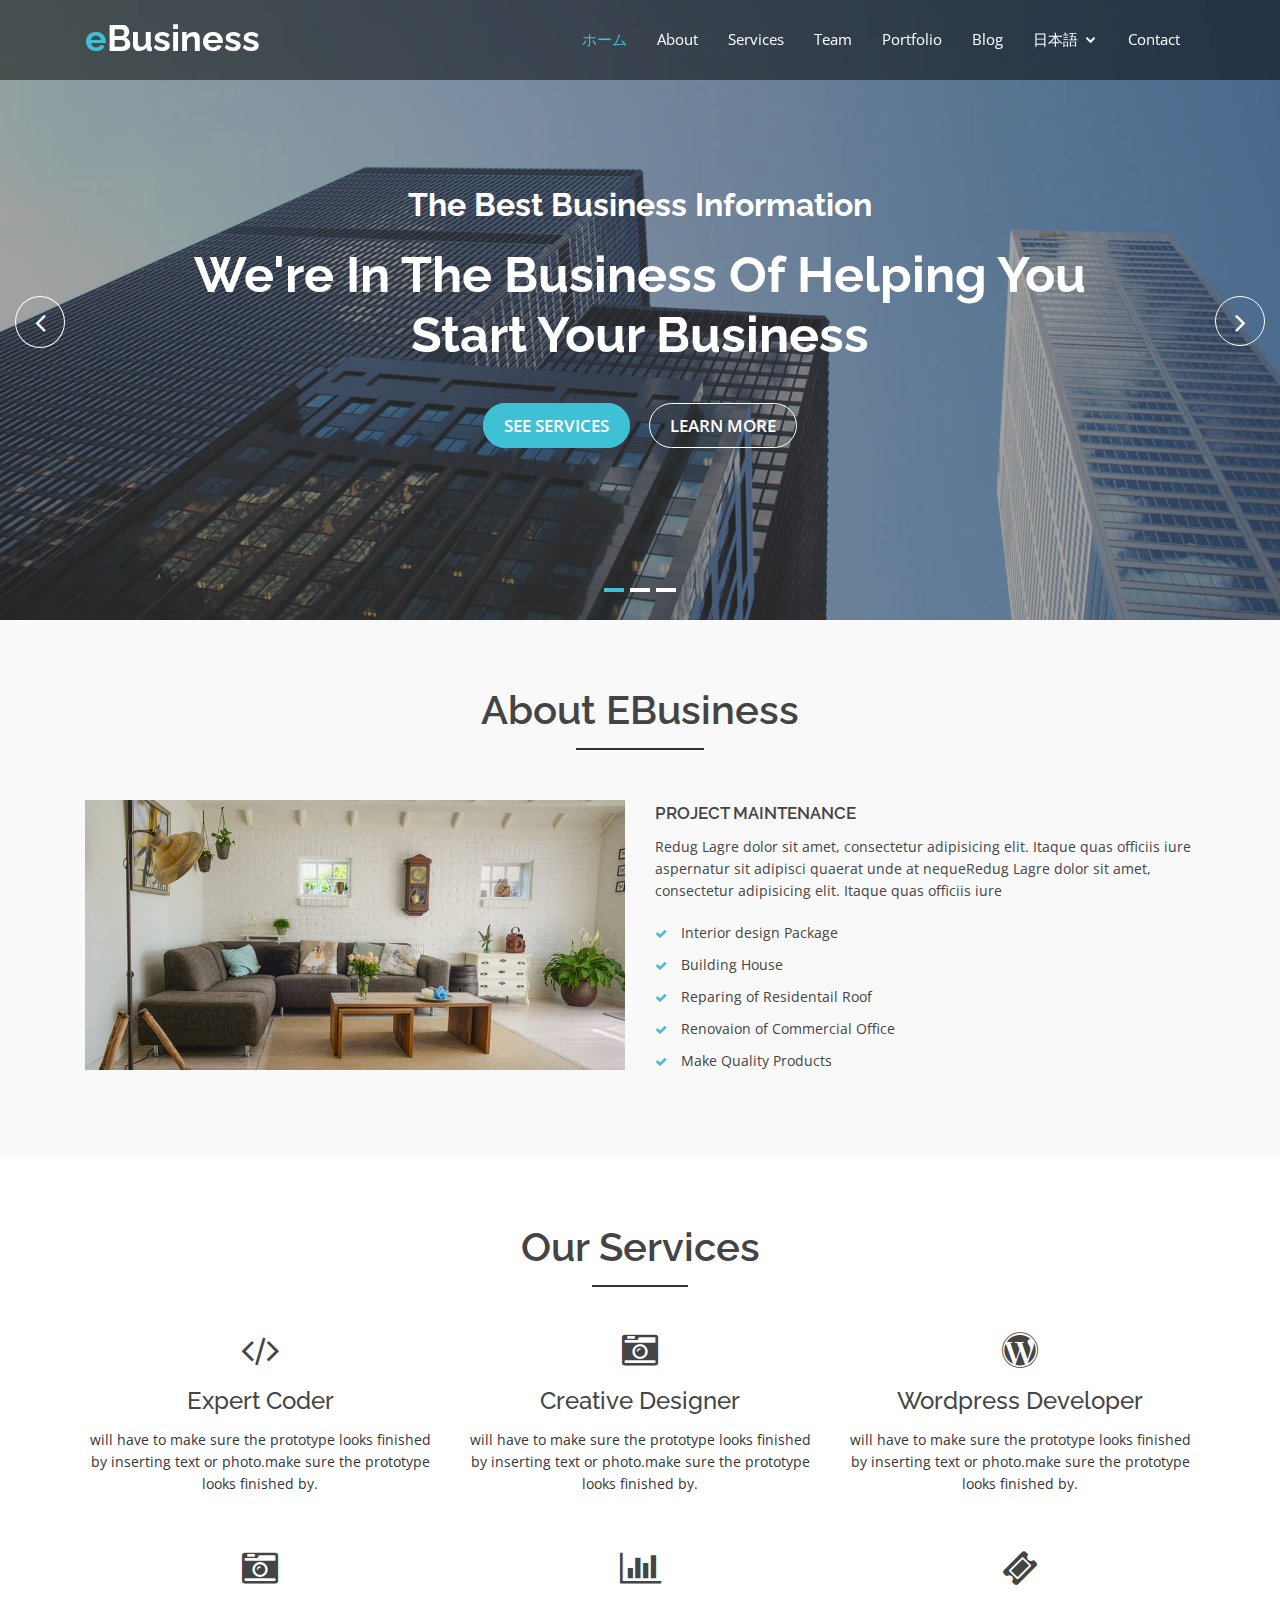
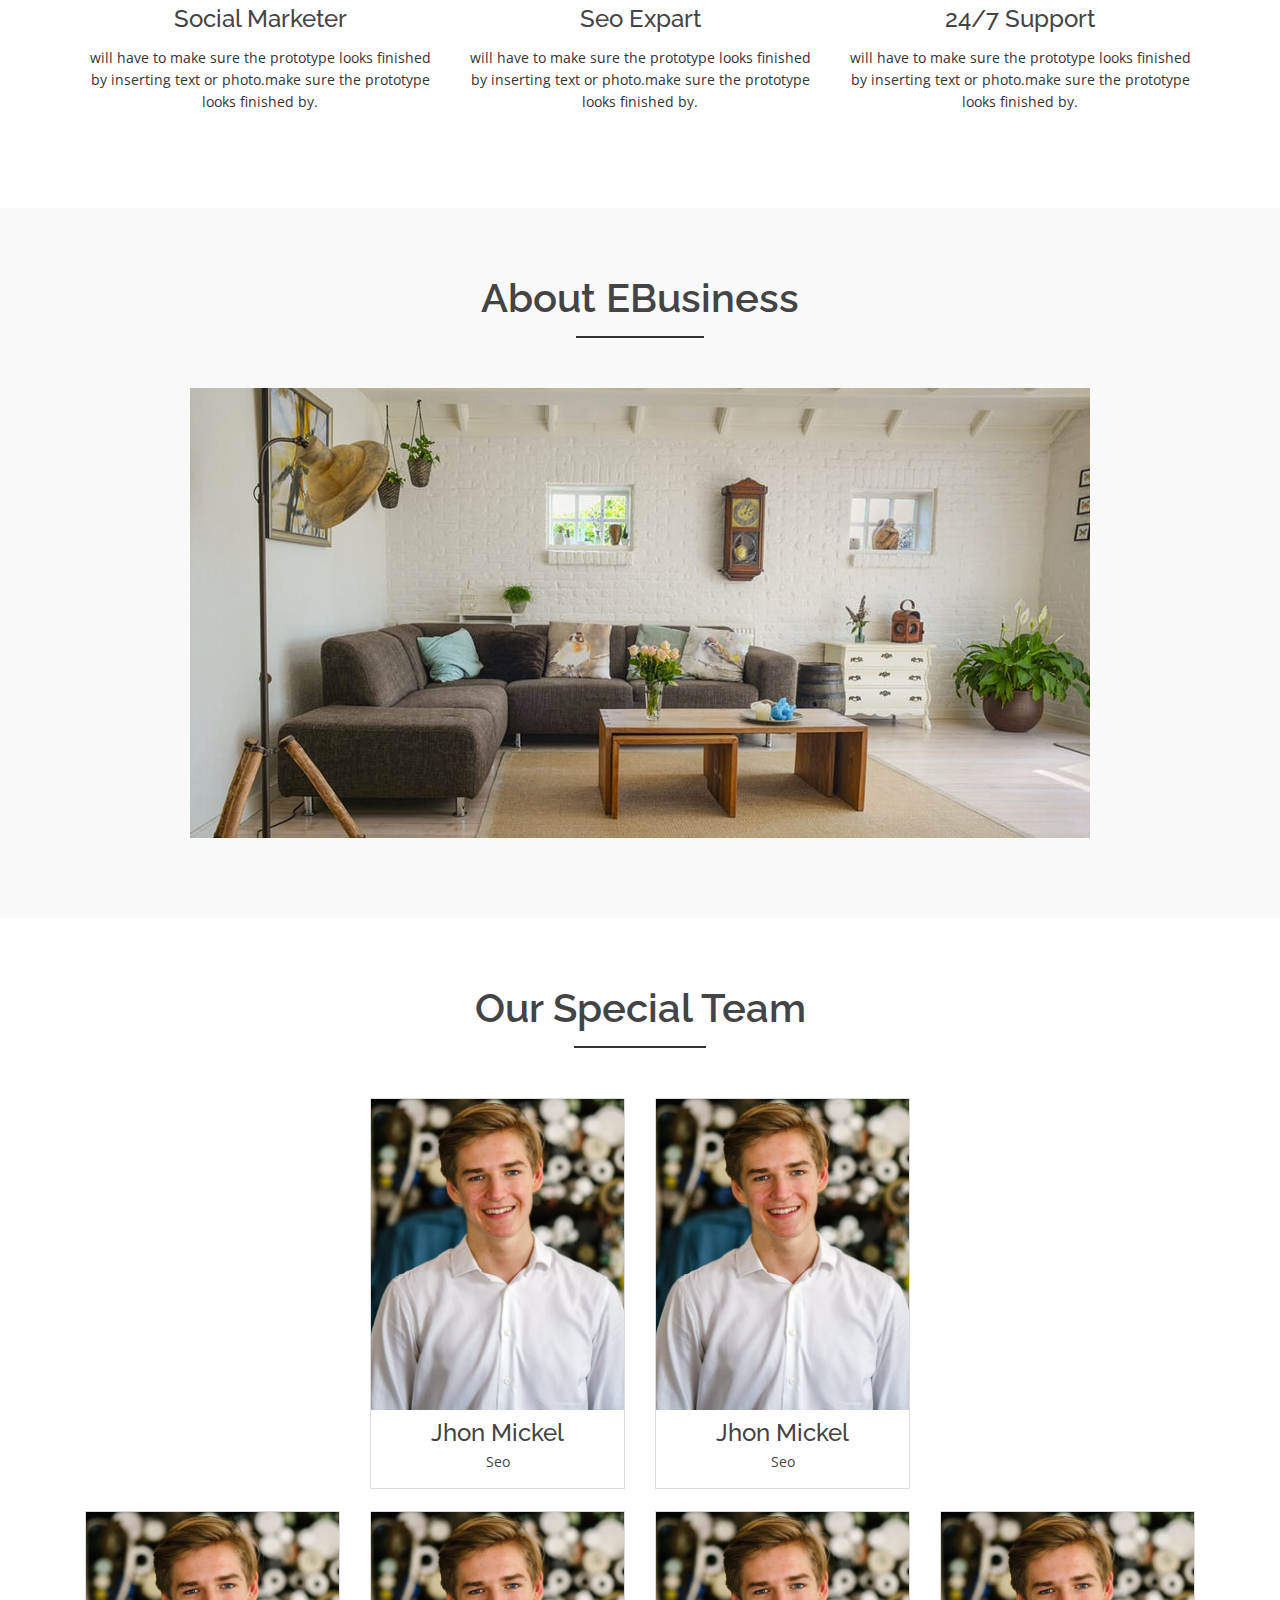
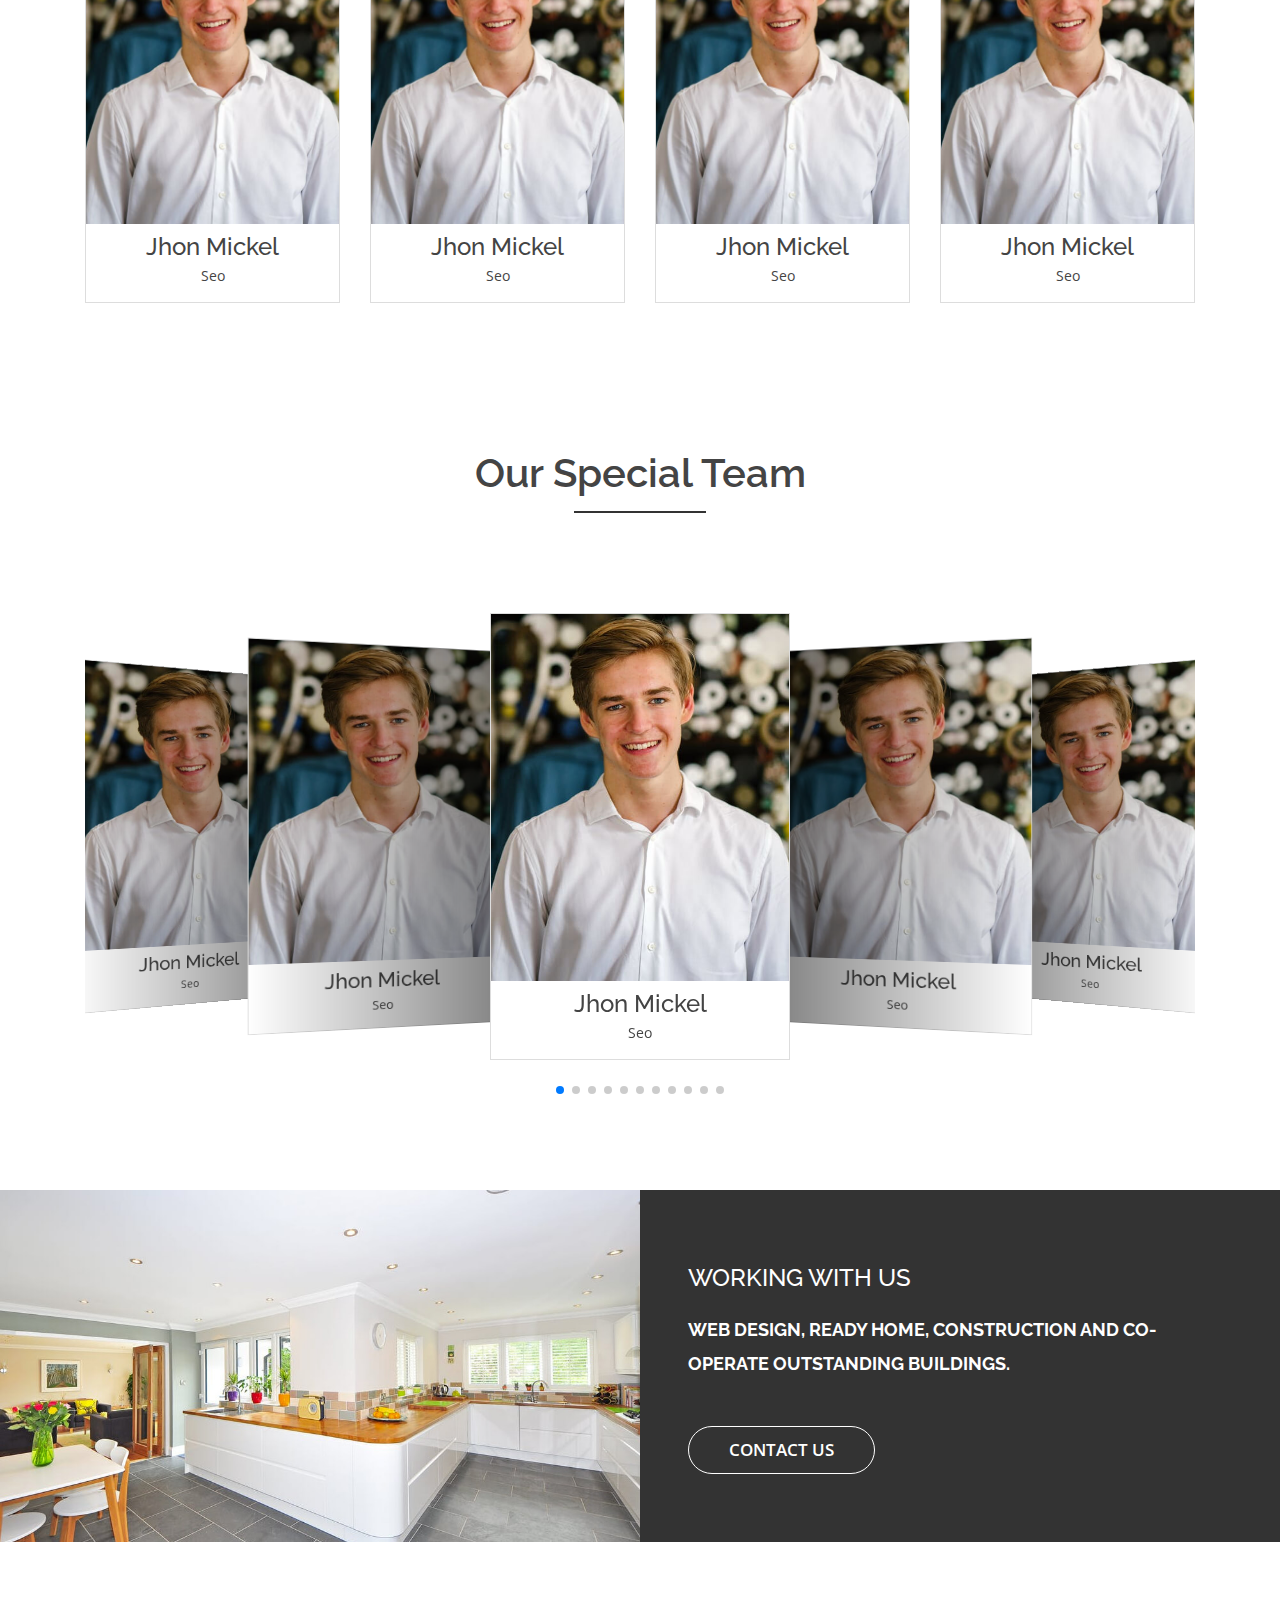
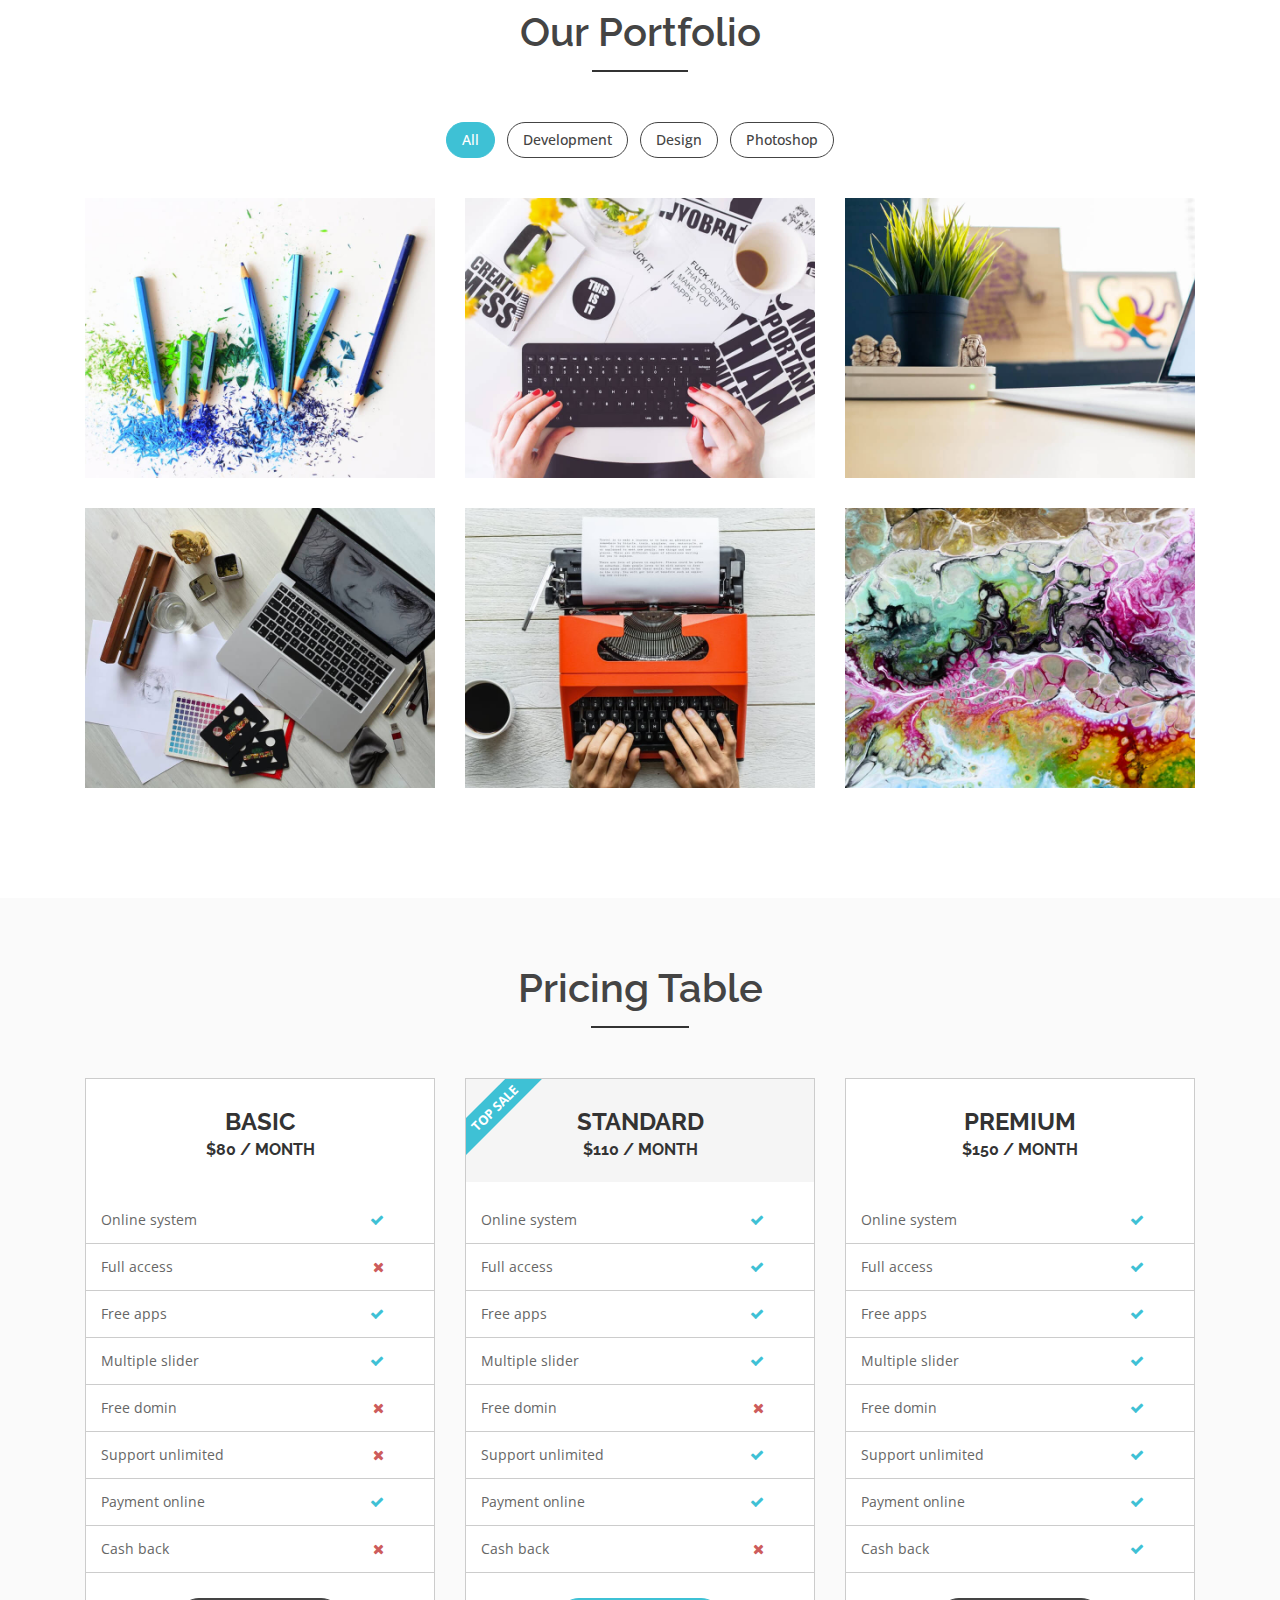
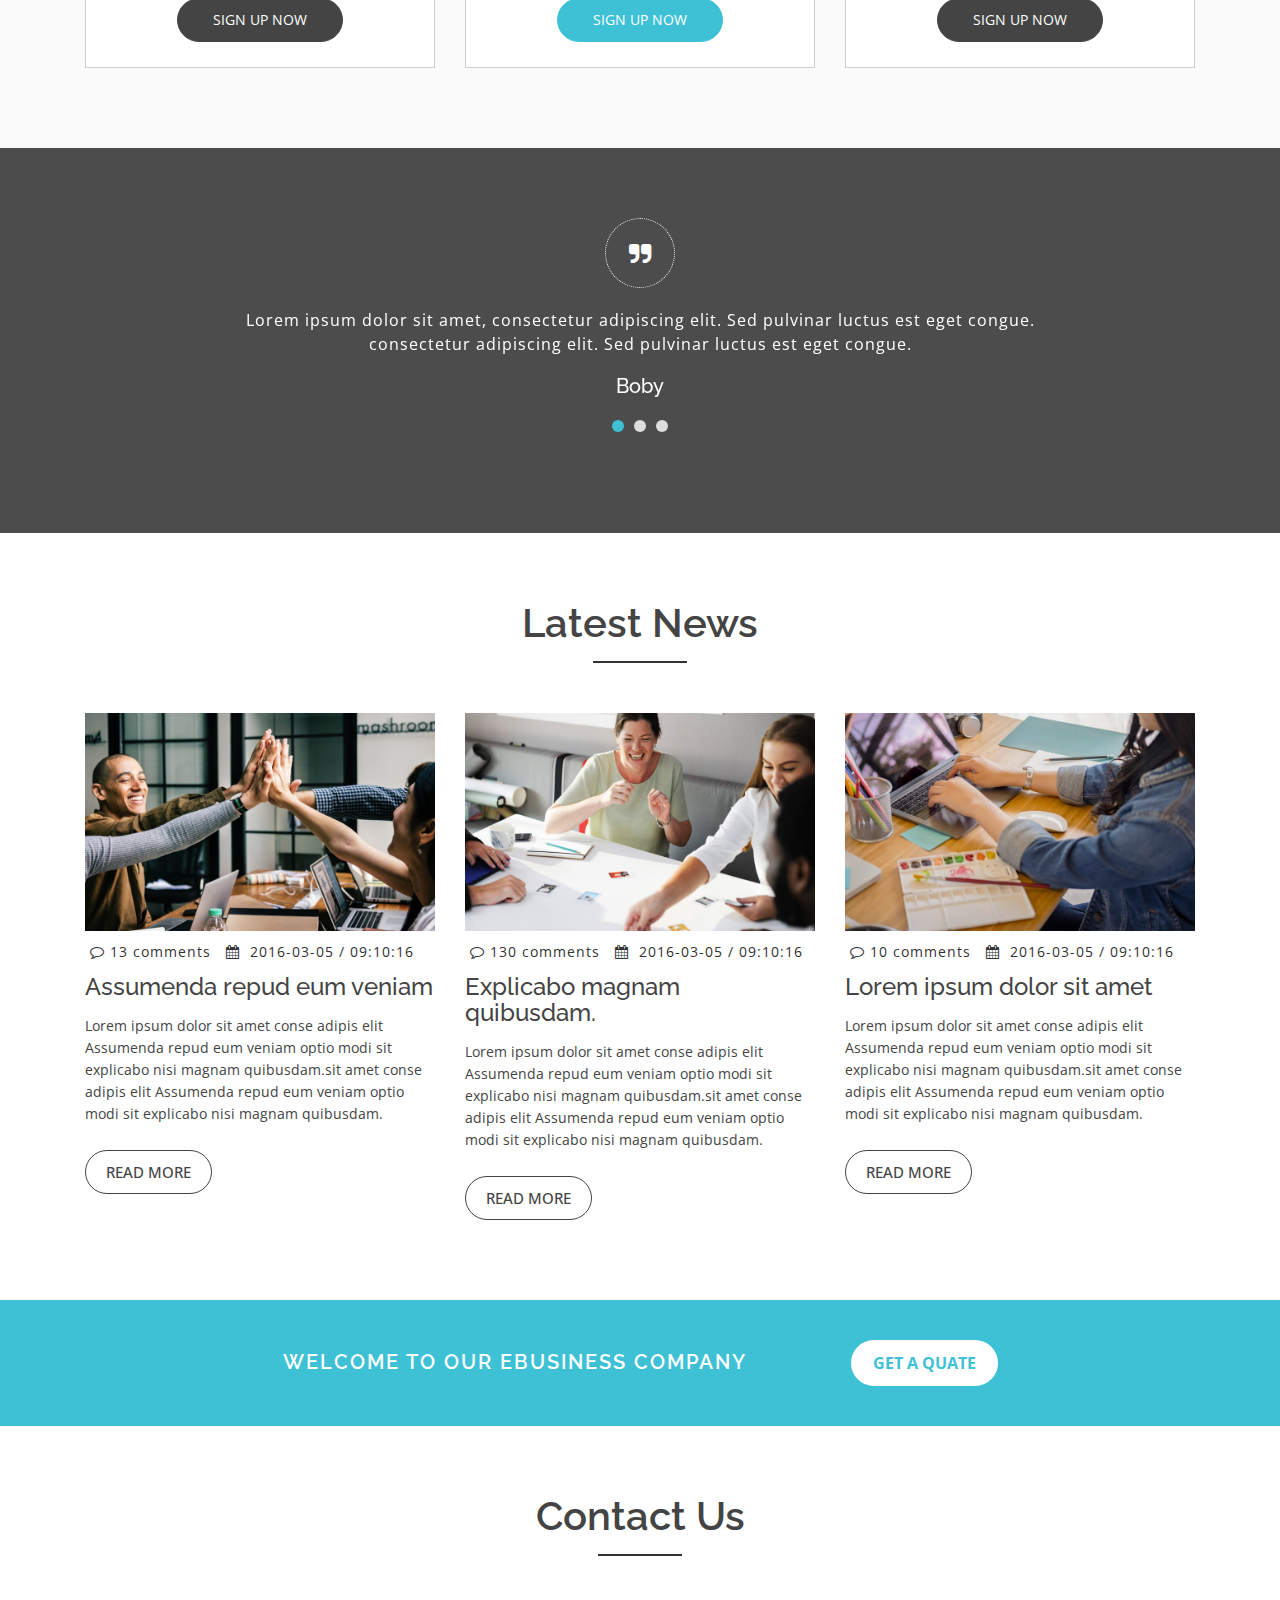
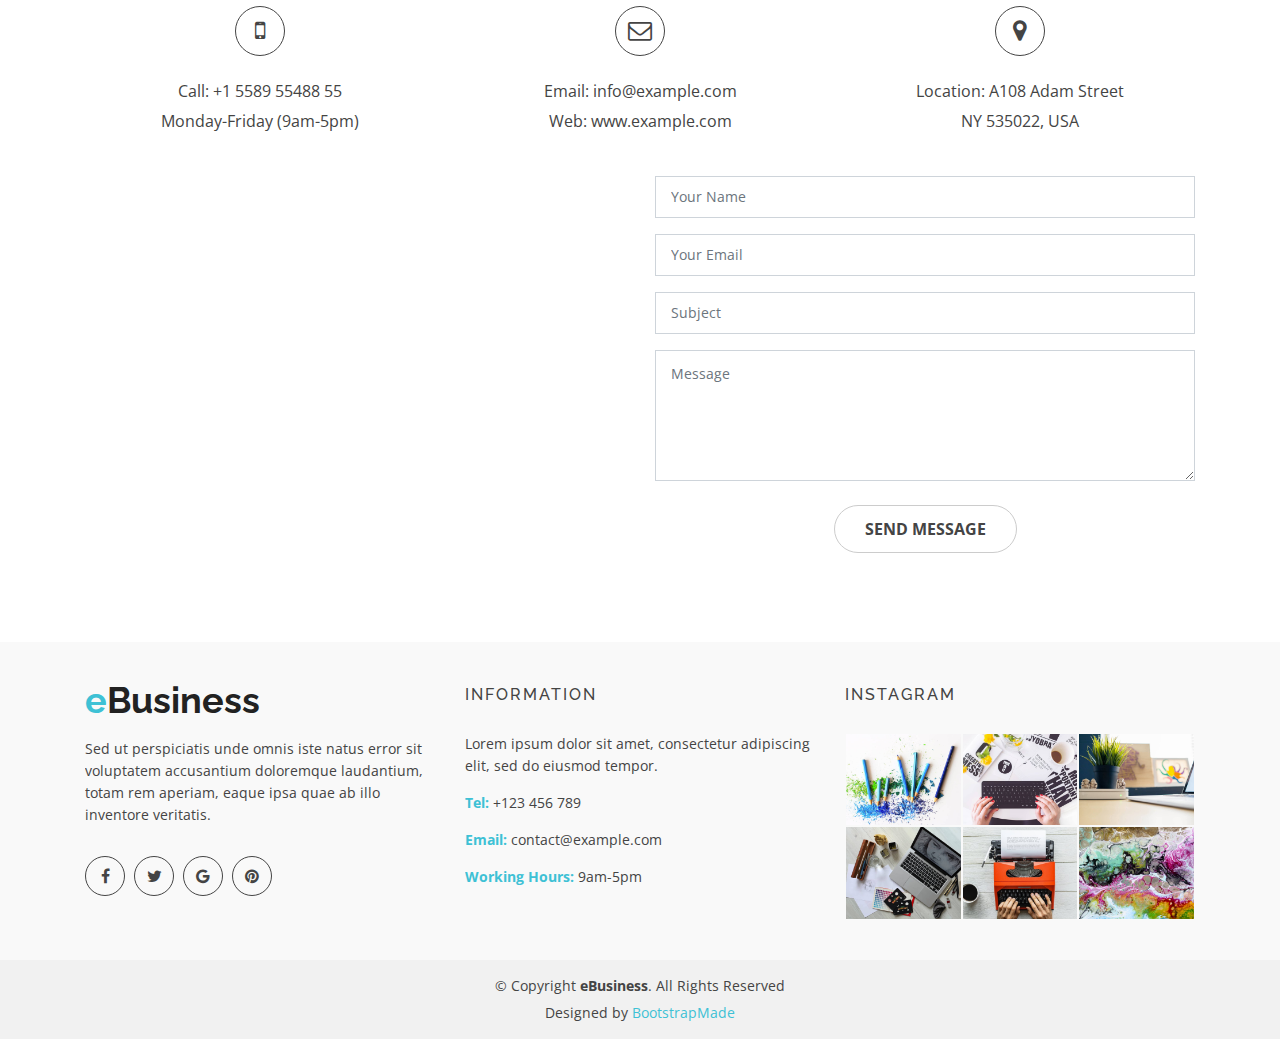
==== index.html @ 32451878 "first commit" ====
<!DOCTYPE html>
<html lang="en">

<head>
  <meta charset="utf-8">
  <meta content="width=device-width, initial-scale=1.0" name="viewport">

  <title>eBusiness Bootstrap Template - Index</title>
  <meta content="" name="descriptison">
  <meta content="" name="keywords">

  <!-- Favicons -->
  <link href="assets/img/favicon.png" rel="icon">
  <link href="assets/img/apple-touch-icon.png" rel="apple-touch-icon">

  <!-- Google Fonts -->
  <link href="https://fonts.googleapis.com/css?family=Open+Sans:300,400,400i,600,700|Raleway:300,400,400i,500,500i,700,800,900" rel="stylesheet">

  <!-- Vendor CSS Files -->
  <link href="assets/vendor/bootstrap/css/bootstrap.min.css" rel="stylesheet">
  <link href="assets/vendor/icofont/icofont.min.css" rel="stylesheet">
  <link href="assets/vendor/animate.css/animate.min.css" rel="stylesheet">
  <link href="assets/vendor/font-awesome/css/font-awesome.min.css" rel="stylesheet">
  <link href="assets/vendor/nivo-slider/css/nivo-slider.css" rel="stylesheet">
  <link href="assets/vendor/owl.carousel/assets/owl.carousel.min.css" rel="stylesheet">
  <link href="assets/vendor/venobox/venobox.css" rel="stylesheet">
  <link href="assets/vendor/swiper/swiper-bundle.min.css" rel="stylesheet">


  <!-- Template Main CSS File -->
  <link href="assets/css/style.css" rel="stylesheet">

  <!-- Swiper CSS File -->
  <!-- <link rel="stylesheet" href="https://unpkg.com/swiper/swiper-bundle.min.css"> -->


  <!-- =======================================================
  * Template Name: eBusiness - v2.1.1
  * Template URL: https://bootstrapmade.com/ebusiness-bootstrap-corporate-template/
  * Author: BootstrapMade.com
  * License: https://bootstrapmade.com/license/
  ======================================================== -->
</head>

<body data-spy="scroll" data-target="#navbar-example">

  <!-- ======= Header ======= -->
  <header id="header" class="fixed-top">
    <div class="container d-flex">

      <div class="logo mr-auto">
        <h1 class="text-light"><a href="index.html"><span>e</span>Business</a></h1>
        <!-- Uncomment below if you prefer to use an image logo -->
        <!-- <a href="index.html"><img src="assets/img/logo.png" alt="" class="img-fluid"></a>-->
      </div>

      <nav class="nav-menu d-none d-lg-block">
        <ul>
          <li class="active"><a href="#header" name="home" caption="home">ホーム</a></li>
          <li><a href="#about">About</a></li>
          <li><a href="#services">Services</a></li>
          <li><a href="#team">Team</a></li>
          <li><a href="#portfolio">Portfolio</a></li>
          <li><a href="#blog">Blog</a></li>
          <li class="drop-down"><a name="lng" caption="lng"><img src="https://www.countryflags.io/jp/flat/32.png"/>日本語</a>
            <ul>
              <!-- <li><a href="#">Drop Down 1</a></li>
              <li class="drop-down"><a href="#">Drop Down 2</a></li> -->
              
              <li><a id="mm_button"><img src="https://www.countryflags.io/mm/flat/32.png"/>မြန်မာစာ</a></li>
              <li><a id="en_button"><img src="https://www.countryflags.io/gb/flat/32.png"/>English</a></li>
              <li><a id="jp_button"><img src="https://www.countryflags.io/jp/flat/32.png"/>日本語</a></li>
            </ul>
          </li>
          <li><a href="#contact">Contact</a></li>

        </ul>
      </nav><!-- .nav-menu -->

    </div>
  </header><!-- End Header -->

  <!-- ======= Slider Section ======= -->
  <div id="home" class="slider-area">
    <div class="bend niceties preview-2">
      <div id="ensign-nivoslider" class="slides">
        <img src="assets/img/slider/slider1.jpg" alt="" title="#slider-direction-1" />
        <img src="assets/img/slider/slider2.jpg" alt="" title="#slider-direction-2" />
        <img src="assets/img/slider/slider3.jpg" alt="" title="#slider-direction-3" />
      </div>

      <!-- direction 1 -->
      <div id="slider-direction-1" class="slider-direction slider-one">
        <div class="container">
          <div class="row">
            <div class="col-md-12 col-sm-12 col-xs-12">
              <div class="slider-content">
                <!-- layer 1 -->
                <div class="layer-1-1 hidden-xs wow animate__slideInDown animate__animated" data-wow-duration="2s" data-wow-delay=".2s">
                  <h2 class="title1">The Best Business Information </h2>
                </div>
                <!-- layer 2 -->
                <div class="layer-1-2 wow animate__fadeIn animate__animated" data-wow-duration="2s" data-wow-delay=".2s">
                  <h1 class="title2">We're In The Business Of Helping You Start Your Business</h1>
                </div>
                <!-- layer 3 -->
                <div class="layer-1-3 hidden-xs wow animate__slideInUp animate__animated" data-wow-duration="2s" data-wow-delay=".2s">
                  <a class="ready-btn right-btn page-scroll" href="#services">See Services</a>
                  <a class="ready-btn page-scroll" href="#about">Learn More</a>
                </div>
              </div>
            </div>
          </div>
        </div>
      </div>

      <!-- direction 2 -->
      <div id="slider-direction-2" class="slider-direction slider-two">
        <div class="container">
          <div class="row">
            <div class="col-md-12 col-sm-12 col-xs-12">
              <div class="slider-content text-center">
                <!-- layer 1 -->
                <div class="layer-1-1 hidden-xs wow animate__slideInUp animate__animated" data-wow-duration="2s" data-wow-delay=".2s">
                  <h2 class="title1">The Best Business Information </h2>
                </div>
                <!-- layer 2 -->
                <div class="layer-1-2 wow animate__fadeIn animate__animated" data-wow-duration="2s" data-wow-delay=".1s">
                  <h1 class="title2">We're In The Business Of Get Quality Business Service</h1>
                </div>
                <!-- layer 3 -->
                <div class="layer-1-3 hidden-xs wow animate__slideInUp animate__animated" data-wow-duration="2s" data-wow-delay=".2s">
                  <a class="ready-btn right-btn page-scroll" href="#services">See Services</a>
                  <a class="ready-btn page-scroll" href="#about">Learn More</a>
                </div>
              </div>
            </div>
          </div>
        </div>
      </div>

      <!-- direction 3 -->
      <div id="slider-direction-3" class="slider-direction slider-two">
        <div class="container">
          <div class="row">
            <div class="col-md-12 col-sm-12 col-xs-12">
              <div class="slider-content">
                <!-- layer 1 -->
                <div class="layer-1-1 hidden-xs wow animate__slideInUp animate__animated" data-wow-duration="2s" data-wow-delay=".2s">
                  <h2 class="title1">The Best business Information </h2>
                </div>
                <!-- layer 2 -->
                <div class="layer-1-2 wow animate__fadeIn animate__animated" data-wow-duration="2s" data-wow-delay=".1s">
                  <h1 class="title2">Helping Business Security & Peace of Mind for Your Family</h1>
                </div>
                <!-- layer 3 -->
                <div class="layer-1-3 hidden-xs wow animate__slideInUp animate__animated" data-wow-duration="2s" data-wow-delay=".2s">
                  <a class="ready-btn right-btn page-scroll" href="#services">See Services</a>
                  <a class="ready-btn page-scroll" href="#about">Learn More</a>
                </div>
              </div>
            </div>
          </div>
        </div>
      </div>
    </div>
  </div><!-- End Slider -->

  <main id="main">

    <!-- ======= About Section ======= -->
    <div id="about" class="about-area area-padding">
      <div class="container">
        <div class="row">
          <div class="col-md-12 col-sm-12 col-xs-12">
            <div class="section-headline text-center">
              <h2>About eBusiness</h2>
            </div>
          </div>
        </div>
        <div class="row">
          <!-- single-well start-->
          <div class="col-md-6 col-sm-6 col-xs-12">
            <div class="well-left">
              <div class="single-well">
                  <img src="assets/img/about/1.jpg" alt="">
              </div>
            </div>
          </div>
          <!-- single-well end-->
          <div class="col-md-6 col-sm-6 col-xs-12">
            <div class="well-middle">
              <div class="single-well">
                <a href="#">
                  <h4 class="sec-head">project Maintenance</h4>
                </a>
                <p>
                  Redug Lagre dolor sit amet, consectetur adipisicing elit. Itaque quas officiis iure aspernatur sit adipisci quaerat unde at nequeRedug Lagre dolor sit amet, consectetur adipisicing elit. Itaque quas officiis iure
                </p>
                <ul>
                  <li>
                    <i class="fa fa-check"></i> Interior design Package
                  </li>
                  <li>
                    <i class="fa fa-check"></i> Building House
                  </li>
                  <li>
                    <i class="fa fa-check"></i> Reparing of Residentail Roof
                  </li>
                  <li>
                    <i class="fa fa-check"></i> Renovaion of Commercial Office
                  </li>
                  <li>
                    <i class="fa fa-check"></i> Make Quality Products
                  </li>
                </ul>
              </div>
            </div>
          </div>
          <!-- End col-->
        </div>
      </div>
    </div><!-- End About Section -->

    <!-- ======= Services Section ======= -->
    <div id="services" class="services-area area-padding">
      <div class="container">
        <div class="row">
          <div class="col-md-12 col-sm-12 col-xs-12">
            <div class="section-headline services-head text-center">
              <h2>Our Services</h2>
            </div>
          </div>
        </div>
        <div class="row text-center">
          <!-- Start Left services -->
          <div class="col-md-4 col-sm-4 col-xs-12">
            <div class="about-move">
              <div class="services-details">
                <div class="single-services">
                  <a class="services-icon" href="#">
                    <i class="fa fa-code"></i>
                  </a>
                  <h4>Expert Coder</h4>
                  <p>
                    will have to make sure the prototype looks finished by inserting text or photo.make sure the prototype looks finished by.
                  </p>
                </div>
              </div>
              <!-- end about-details -->
            </div>
          </div>
          <div class="col-md-4 col-sm-4 col-xs-12">
            <div class="about-move">
              <div class="services-details">
                <div class="single-services">
                  <a class="services-icon" href="#">
                    <i class="fa fa-camera-retro"></i>
                  </a>
                  <h4>Creative Designer</h4>
                  <p>
                    will have to make sure the prototype looks finished by inserting text or photo.make sure the prototype looks finished by.
                  </p>
                </div>
              </div>
              <!-- end about-details -->
            </div>
          </div>
          <div class="col-md-4 col-sm-4 col-xs-12">
            <!-- end col-md-4 -->
            <div class=" about-move">
              <div class="services-details">
                <div class="single-services">
                  <a class="services-icon" href="#">
                    <i class="fa fa-wordpress"></i>
                  </a>
                  <h4>Wordpress Developer</h4>
                  <p>
                    will have to make sure the prototype looks finished by inserting text or photo.make sure the prototype looks finished by.
                  </p>
                </div>
              </div>
              <!-- end about-details -->
            </div>
          </div>
          <div class="col-md-4 col-sm-4 col-xs-12">
            <!-- end col-md-4 -->
            <div class=" about-move">
              <div class="services-details">
                <div class="single-services">
                  <a class="services-icon" href="#">
                    <i class="fa fa-camera-retro"></i>
                  </a>
                  <h4>Social Marketer </h4>
                  <p>
                    will have to make sure the prototype looks finished by inserting text or photo.make sure the prototype looks finished by.
                  </p>
                </div>
              </div>
              <!-- end about-details -->
            </div>
          </div>
          <!-- End Left services -->
          <div class="col-md-4 col-sm-4 col-xs-12">
            <!-- end col-md-4 -->
            <div class=" about-move">
              <div class="services-details">
                <div class="single-services">
                  <a class="services-icon" href="#">
                    <i class="fa fa-bar-chart"></i>
                  </a>
                  <h4>Seo Expart</h4>
                  <p>
                    will have to make sure the prototype looks finished by inserting text or photo.make sure the prototype looks finished by.
                  </p>
                </div>
              </div>
              <!-- end about-details -->
            </div>
          </div>
          <!-- End Left services -->
          <div class="col-md-4 col-sm-4 col-xs-12">
            <!-- end col-md-4 -->
            <div class=" about-move">
              <div class="services-details">
                <div class="single-services">
                  <a class="services-icon" href="#">
                    <i class="fa fa-ticket"></i>
                  </a>
                  <h4>24/7 Support</h4>
                  <p>
                    will have to make sure the prototype looks finished by inserting text or photo.make sure the prototype looks finished by.
                  </p>
                </div>
              </div>
              <!-- end about-details -->
            </div>
          </div>
        </div>
      </div>
    </div><!-- End Services Section -->

    <!-- ======= Skills Section ======= -->
    <div id="about" class="about-area area-padding">
      <div class="container">
        <div class="row">
          <div class="col-md-12 col-sm-12 col-xs-12">
            <div class="section-headline text-center">
              <h2>About eBusiness</h2>
            </div>
          </div>
        </div>
        <div class="row">
          <!-- single-well start-->
          <div class="col-md-12 col-sm-12 col-xs-12">
            <div class="well-center">
              <div class="single-well">
                  <img src="assets/img/about/1.jpg" alt="">
              </div>
            </div>
          </div>
        </div>
      </div>
    </div>

    <!-- End Skills Section -->

    <!-- ======= Team Section ======= -->
    <div id="team" class="our-team-area area-padding">
      <div class="container">
        <div class="row">
          <div class="col-md-12 col-sm-12 col-xs-12">
            <div class="section-headline text-center">
              <h2>Our special Team</h2>
            </div>
          </div>
        </div>
        <div class="row">
          <div class="col-md-3 offset-md-3 col-sm-3 col-xs-12">
            <div class="single-team-member">
              <div class="team-img">
                <a href="#">
                  <img src="assets/img/team/1.jpg" alt="">
                </a>
                <div class="team-social-icon text-center">
                  <ul>
                    <li>
                      <a href="#">
                        <i class="fa fa-facebook"></i>
                      </a>
                    </li>
                    <li>
                      <a href="#">
                        <i class="fa fa-twitter"></i>
                      </a>
                    </li>
                    <li>
                      <a href="#">
                        <i class="fa fa-instagram"></i>
                      </a>
                    </li>
                  </ul>
                </div>
              </div>
              <div class="team-content text-center">
                <h4>Jhon Mickel</h4>
                <p>Seo</p>
              </div>
            </div>
          </div>
          <!-- End column -->
          <div class="col-md-3 col-sm-3 col-xs-12">
            <div class="single-team-member">
              <div class="team-img">
                <a href="#">
                  <img src="assets/img/team/1.jpg" alt="">
                </a>
                <div class="team-social-icon text-center">
                  <ul>
                    <li>
                      <a href="#">
                        <i class="fa fa-facebook"></i>
                      </a>
                    </li>
                    <li>
                      <a href="#">
                        <i class="fa fa-twitter"></i>
                      </a>
                    </li>
                    <li>
                      <a href="#">
                        <i class="fa fa-instagram"></i>
                      </a>
                    </li>
                  </ul>
                </div>
              </div>
              <div class="team-content text-center">
                <h4>Jhon Mickel</h4>
                <p>Seo</p>
              </div>
            </div>
          </div>
          <!-- End column -->
        </div><br/>

        <div class="row">
          <div class="col-md-3 col-sm-3 col-xs-12">
            <div class="single-team-member">
              <div class="team-img">
                <a href="#">
                  <img src="assets/img/team/1.jpg" alt="">
                </a>
                <div class="team-social-icon text-center">
                  <ul>
                    <li>
                      <a href="#">
                        <i class="fa fa-facebook"></i>
                      </a>
                    </li>
                    <li>
                      <a href="#">
                        <i class="fa fa-twitter"></i>
                      </a>
                    </li>
                    <li>
                      <a href="#">
                        <i class="fa fa-instagram"></i>
                      </a>
                    </li>
                  </ul>
                </div>
              </div>
              <div class="team-content text-center">
                <h4>Jhon Mickel</h4>
                <p>Seo</p>
              </div>
            </div>
          </div>
          <!-- End column -->
          <div class="col-md-3 col-sm-3 col-xs-12">
            <div class="single-team-member">
              <div class="team-img">
                <a href="#">
                  <img src="assets/img/team/1.jpg" alt="">
                </a>
                <div class="team-social-icon text-center">
                  <ul>
                    <li>
                      <a href="#">
                        <i class="fa fa-facebook"></i>
                      </a>
                    </li>
                    <li>
                      <a href="#">
                        <i class="fa fa-twitter"></i>
                      </a>
                    </li>
                    <li>
                      <a href="#">
                        <i class="fa fa-instagram"></i>
                      </a>
                    </li>
                  </ul>
                </div>
              </div>
              <div class="team-content text-center">
                <h4>Jhon Mickel</h4>
                <p>Seo</p>
              </div>
            </div>
          </div>
          <!-- End column -->
          <div class="col-md-3 col-sm-3 col-xs-12">
            <div class="single-team-member">
              <div class="team-img">
                <a href="#">
                  <img src="assets/img/team/1.jpg" alt="">
                </a>
                <div class="team-social-icon text-center">
                  <ul>
                    <li>
                      <a href="#">
                        <i class="fa fa-facebook"></i>
                      </a>
                    </li>
                    <li>
                      <a href="#">
                        <i class="fa fa-twitter"></i>
                      </a>
                    </li>
                    <li>
                      <a href="#">
                        <i class="fa fa-instagram"></i>
                      </a>
                    </li>
                  </ul>
                </div>
              </div>
              <div class="team-content text-center">
                <h4>Jhon Mickel</h4>
                <p>Seo</p>
              </div>
            </div>
          </div>
          <!-- End column -->
          <div class="col-md-3 col-sm-3 col-xs-12">
            <div class="single-team-member">
              <div class="team-img">
                <a href="#">
                  <img src="assets/img/team/1.jpg" alt="">
                </a>
                <div class="team-social-icon text-center">
                  <ul>
                    <li>
                      <a href="#">
                        <i class="fa fa-facebook"></i>
                      </a>
                    </li>
                    <li>
                      <a href="#">
                        <i class="fa fa-twitter"></i>
                      </a>
                    </li>
                    <li>
                      <a href="#">
                        <i class="fa fa-instagram"></i>
                      </a>
                    </li>
                  </ul>
                </div>
              </div>
              <div class="team-content text-center">
                <h4>Jhon Mickel</h4>
                <p>Seo</p>
              </div>
            </div>
          </div>
          <!-- End column -->
        </div>
      </div>
    </div><!-- End Team Section -->

    <!-- students -->
    <div id="team" class="our-team-area area-padding">
      <div class="container">
        <div class="row">
          <div class="col-md-12 col-sm-12 col-xs-12">
            <div class="section-headline text-center">
              <h2>Our special Team</h2>
            </div>
          </div>
        </div>
        <div class="swiper-container">
          <div class="swiper-wrapper">
            <div class="swiper-slide">
              <div class="single-team-member">
                <div class="team-img">
                  <a href="#">
                    <img src="assets/img/team/1.jpg" alt="">
                  </a>
                  <div class="team-social-icon text-center">
                    <ul>
                      <li>
                        <a href="#">
                          <i class="fa fa-facebook"></i>
                        </a>
                      </li>
                      <li>
                        <a href="#">
                          <i class="fa fa-twitter"></i>
                        </a>
                      </li>
                      <li>
                        <a href="#">
                          <i class="fa fa-instagram"></i>
                        </a>
                      </li>
                    </ul>
                  </div>
                </div>
                <div class="team-content text-center">
                  <h4>Jhon Mickel</h4>
                  <p>Seo</p>
                </div>
              </div>
            </div>
            <div class="swiper-slide">
              <div class="single-team-member">
                <div class="team-img">
                  <a href="#">
                    <img src="assets/img/team/1.jpg" alt="">
                  </a>
                  <div class="team-social-icon text-center">
                    <ul>
                      <li>
                        <a href="#">
                          <i class="fa fa-facebook"></i>
                        </a>
                      </li>
                      <li>
                        <a href="#">
                          <i class="fa fa-twitter"></i>
                        </a>
                      </li>
                      <li>
                        <a href="#">
                          <i class="fa fa-instagram"></i>
                        </a>
                      </li>
                    </ul>
                  </div>
                </div>
                <div class="team-content text-center">
                  <h4>Jhon Mickel</h4>
                  <p>Seo</p>
                </div>
              </div>
            </div>
            <div class="swiper-slide">
              <div class="single-team-member">
                <div class="team-img">
                  <a href="#">
                    <img src="assets/img/team/1.jpg" alt="">
                  </a>
                  <div class="team-social-icon text-center">
                    <ul>
                      <li>
                        <a href="#">
                          <i class="fa fa-facebook"></i>
                        </a>
                      </li>
                      <li>
                        <a href="#">
                          <i class="fa fa-twitter"></i>
                        </a>
                      </li>
                      <li>
                        <a href="#">
                          <i class="fa fa-instagram"></i>
                        </a>
                      </li>
                    </ul>
                  </div>
                </div>
                <div class="team-content text-center">
                  <h4>Jhon Mickel</h4>
                  <p>Seo</p>
                </div>
              </div>
            </div>
            <div class="swiper-slide">
              <div class="single-team-member">
                <div class="team-img">
                  <a href="#">
                    <img src="assets/img/team/1.jpg" alt="">
                  </a>
                  <div class="team-social-icon text-center">
                    <ul>
                      <li>
                        <a href="#">
                          <i class="fa fa-facebook"></i>
                        </a>
                      </li>
                      <li>
                        <a href="#">
                          <i class="fa fa-twitter"></i>
                        </a>
                      </li>
                      <li>
                        <a href="#">
                          <i class="fa fa-instagram"></i>
                        </a>
                      </li>
                    </ul>
                  </div>
                </div>
                <div class="team-content text-center">
                  <h4>Jhon Mickel</h4>
                  <p>Seo</p>
                </div>
              </div>
            </div>
            <div class="swiper-slide">
              <div class="single-team-member">
                <div class="team-img">
                  <a href="#">
                    <img src="assets/img/team/1.jpg" alt="">
                  </a>
                  <div class="team-social-icon text-center">
                    <ul>
                      <li>
                        <a href="#">
                          <i class="fa fa-facebook"></i>
                        </a>
                      </li>
                      <li>
                        <a href="#">
                          <i class="fa fa-twitter"></i>
                        </a>
                      </li>
                      <li>
                        <a href="#">
                          <i class="fa fa-instagram"></i>
                        </a>
                      </li>
                    </ul>
                  </div>
                </div>
                <div class="team-content text-center">
                  <h4>Jhon Mickel</h4>
                  <p>Seo</p>
                </div>
              </div>
            </div>
            <div class="swiper-slide">
              <div class="single-team-member">
                <div class="team-img">
                  <a href="#">
                    <img src="assets/img/team/1.jpg" alt="">
                  </a>
                  <div class="team-social-icon text-center">
                    <ul>
                      <li>
                        <a href="#">
                          <i class="fa fa-facebook"></i>
                        </a>
                      </li>
                      <li>
                        <a href="#">
                          <i class="fa fa-twitter"></i>
                        </a>
                      </li>
                      <li>
                        <a href="#">
                          <i class="fa fa-instagram"></i>
                        </a>
                      </li>
                    </ul>
                  </div>
                </div>
                <div class="team-content text-center">
                  <h4>Jhon Mickel</h4>
                  <p>Seo</p>
                </div>
              </div>
            </div>
            <div class="swiper-slide">
              <div class="single-team-member">
                <div class="team-img">
                  <a href="#">
                    <img src="assets/img/team/1.jpg" alt="">
                  </a>
                  <div class="team-social-icon text-center">
                    <ul>
                      <li>
                        <a href="#">
                          <i class="fa fa-facebook"></i>
                        </a>
                      </li>
                      <li>
                        <a href="#">
                          <i class="fa fa-twitter"></i>
                        </a>
                      </li>
                      <li>
                        <a href="#">
                          <i class="fa fa-instagram"></i>
                        </a>
                      </li>
                    </ul>
                  </div>
                </div>
                <div class="team-content text-center">
                  <h4>Jhon Mickel</h4>
                  <p>Seo</p>
                </div>
              </div>
            </div>
            <div class="swiper-slide">
              <div class="single-team-member">
                <div class="team-img">
                  <a href="#">
                    <img src="assets/img/team/1.jpg" alt="">
                  </a>
                  <div class="team-social-icon text-center">
                    <ul>
                      <li>
                        <a href="#">
                          <i class="fa fa-facebook"></i>
                        </a>
                      </li>
                      <li>
                        <a href="#">
                          <i class="fa fa-twitter"></i>
                        </a>
                      </li>
                      <li>
                        <a href="#">
                          <i class="fa fa-instagram"></i>
                        </a>
                      </li>
                    </ul>
                  </div>
                </div>
                <div class="team-content text-center">
                  <h4>Jhon Mickel</h4>
                  <p>Seo</p>
                </div>
              </div>
            </div>
            <div class="swiper-slide">
              <div class="single-team-member">
                <div class="team-img">
                  <a href="#">
                    <img src="assets/img/team/1.jpg" alt="">
                  </a>
                  <div class="team-social-icon text-center">
                    <ul>
                      <li>
                        <a href="#">
                          <i class="fa fa-facebook"></i>
                        </a>
                      </li>
                      <li>
                        <a href="#">
                          <i class="fa fa-twitter"></i>
                        </a>
                      </li>
                      <li>
                        <a href="#">
                          <i class="fa fa-instagram"></i>
                        </a>
                      </li>
                    </ul>
                  </div>
                </div>
                <div class="team-content text-center">
                  <h4>Jhon Mickel</h4>
                  <p>Seo</p>
                </div>
              </div>
            </div>
            <div class="swiper-slide">
              <div class="single-team-member">
                <div class="team-img">
                  <a href="#">
                    <img src="assets/img/team/1.jpg" alt="">
                  </a>
                  <div class="team-social-icon text-center">
                    <ul>
                      <li>
                        <a href="#">
                          <i class="fa fa-facebook"></i>
                        </a>
                      </li>
                      <li>
                        <a href="#">
                          <i class="fa fa-twitter"></i>
                        </a>
                      </li>
                      <li>
                        <a href="#">
                          <i class="fa fa-instagram"></i>
                        </a>
                      </li>
                    </ul>
                  </div>
                </div>
                <div class="team-content text-center">
                  <h4>Jhon Mickel</h4>
                  <p>Seo</p>
                </div>
              </div>
            </div>
            <div class="swiper-slide">
              <div class="single-team-member">
                <div class="team-img">
                  <a href="#">
                    <img src="assets/img/team/1.jpg" alt="">
                  </a>
                  <div class="team-social-icon text-center">
                    <ul>
                      <li>
                        <a href="#">
                          <i class="fa fa-facebook"></i>
                        </a>
                      </li>
                      <li>
                        <a href="#">
                          <i class="fa fa-twitter"></i>
                        </a>
                      </li>
                      <li>
                        <a href="#">
                          <i class="fa fa-instagram"></i>
                        </a>
                      </li>
                    </ul>
                  </div>
                </div>
                <div class="team-content text-center">
                  <h4>Jhon Mickel</h4>
                  <p>Seo</p>
                </div>
              </div>
            </div>
          </div>
          <!-- Add Pagination -->
          <div class="swiper-pagination"></div>
        </div>
      </div>
    </div>
    <!-- end students-->

    <!-- ======= Rviews Section ======= -->
    <div class="reviews-area">
      <div class="row no-gutters">
        <div class="col-lg-6 py-0">
          <img src="assets/img/about/2.jpg" alt="" class="img-fluid">
        </div>
        <div class="col-lg-6 work-right-text d-flex align-items-center">
          <div class="px-5 py-5 py-lg-0">
            <h2>working with us</h2>
            <h5>Web Design, Ready Home, Construction and Co-operate Outstanding Buildings.</h5>
            <a href="#contact" class="ready-btn scrollto">Contact us</a>
          </div>
        </div>
      </div>
    </div><!-- End Rviews Section -->

    <!-- ======= Portfolio Section ======= -->
    <div id="portfolio" class="portfolio-area area-padding fix">
      <div class="container">
        <div class="row">
          <div class="col-lg-12 col-md-12 col-sm-12 col-xs-12">
            <div class="section-headline text-center">
              <h2>Our Portfolio</h2>
            </div>
          </div>
        </div>
        <div class="row wesome-project-1 fix">
          <!-- Start Portfolio -page -->
          <div class="col-lg-12 col-md-12 col-sm-12 col-xs-12">
            <div class="awesome-menu ">
              <ul class="project-menu">
                <li>
                  <a href="#" class="active" data-filter="*">All</a>
                </li>
                <li>
                  <a href="#" data-filter=".development">Development</a>
                </li>
                <li>
                  <a href="#" data-filter=".design">Design</a>
                </li>
                <li>
                  <a href="#" data-filter=".photo">Photoshop</a>
                </li>
              </ul>
            </div>
          </div>
        </div>

        <div class="row awesome-project-content">
          <!-- single-awesome-project start -->
          <div class="col-md-4 col-sm-4 col-xs-12 design development">
            <div class="single-awesome-project">
              <div class="awesome-img">
                <a href="#"><img src="assets/img/portfolio/1.jpg" alt="" /></a>
                <div class="add-actions text-center">
                  <div class="project-dec">
                    <a class="venobox" data-gall="myGallery" href="assets/img/portfolio/1.jpg">
                      <h4>Business City</h4>
                      <span>Web Development</span>
                    </a>
                  </div>
                </div>
              </div>
            </div>
          </div>
          <!-- single-awesome-project end -->
          <!-- single-awesome-project start -->
          <div class="col-md-4 col-sm-4 col-xs-12 photo">
            <div class="single-awesome-project">
              <div class="awesome-img">
                <a href="#"><img src="assets/img/portfolio/2.jpg" alt="" /></a>
                <div class="add-actions text-center">
                  <div class="project-dec">
                    <a class="venobox" data-gall="myGallery" href="assets/img/portfolio/2.jpg">
                      <h4>Blue Sea</h4>
                      <span>Photosho</span>
                    </a>
                  </div>
                </div>
              </div>
            </div>
          </div>
          <!-- single-awesome-project end -->
          <!-- single-awesome-project start -->
          <div class="col-md-4 col-sm-4 col-xs-12 design">
            <div class="single-awesome-project">
              <div class="awesome-img">
                <a href="#"><img src="assets/img/portfolio/3.jpg" alt="" /></a>
                <div class="add-actions text-center">
                  <div class="project-dec">
                    <a class="venobox" data-gall="myGallery" href="assets/img/portfolio/3.jpg">
                      <h4>Beautiful Nature</h4>
                      <span>Web Design</span>
                    </a>
                  </div>
                </div>
              </div>
            </div>
          </div>
          <!-- single-awesome-project end -->
          <!-- single-awesome-project start -->
          <div class="col-md-4 col-sm-4 col-xs-12 photo development">
            <div class="single-awesome-project">
              <div class="awesome-img">
                <a href="#"><img src="assets/img/portfolio/4.jpg" alt="" /></a>
                <div class="add-actions text-center">
                  <div class="project-dec">
                    <a class="venobox" data-gall="myGallery" href="assets/img/portfolio/4.jpg">
                      <h4>Creative Team</h4>
                      <span>Web design</span>
                    </a>
                  </div>
                </div>
              </div>
            </div>
          </div>
          <!-- single-awesome-project end -->
          <!-- single-awesome-project start -->
          <div class="col-md-4 col-sm-4 col-xs-12 development">
            <div class="single-awesome-project">
              <div class="awesome-img">
                <a href="#"><img src="assets/img/portfolio/5.jpg" alt="" /></a>
                <div class="add-actions text-center text-center">
                  <div class="project-dec">
                    <a class="venobox" data-gall="myGallery" href="assets/img/portfolio/5.jpg">
                      <h4>Beautiful Flower</h4>
                      <span>Web Development</span>
                    </a>
                  </div>
                </div>
              </div>
            </div>
          </div>
          <!-- single-awesome-project end -->
          <!-- single-awesome-project start -->
          <div class="col-md-4 col-sm-4 col-xs-12 design photo">
            <div class="single-awesome-project">
              <div class="awesome-img">
                <a href="#"><img src="assets/img/portfolio/6.jpg" alt="" /></a>
                <div class="add-actions text-center">
                  <div class="project-dec">
                    <a class="venobox" data-gall="myGallery" href="assets/img/portfolio/6.jpg">
                      <h4>Night Hill</h4>
                      <span>Photoshop</span>
                    </a>
                  </div>
                </div>
              </div>
            </div>
          </div>
          <!-- single-awesome-project end -->
        </div>
      </div>
    </div><!-- End Portfolio Section -->

    <!-- ======= Pricing Section ======= -->
    <div id="pricing" class="pricing-area area-padding">
      <div class="container">
        <div class="row">
          <div class="col-md-12 col-sm-12 col-xs-12">
            <div class="section-headline text-center">
              <h2>Pricing Table</h2>
            </div>
          </div>
        </div>
        <div class="row">
          <div class="col-md-4 col-sm-4 col-xs-12">
            <div class="pri_table_list">
              <h3>basic <br /> <span>$80 / month</span></h3>
              <ol>
                <li class="check">Online system</li>
                <li class="check cross">Full access</li>
                <li class="check">Free apps</li>
                <li class="check">Multiple slider</li>
                <li class="check cross">Free domin</li>
                <li class="check cross">Support unlimited</li>
                <li class="check">Payment online</li>
                <li class="check cross">Cash back</li>
              </ol>
              <button>sign up now</button>
            </div>
          </div>
          <div class="col-md-4 col-sm-4 col-xs-12">
            <div class="pri_table_list active">
              <span class="saleon">top sale</span>
              <h3>standard <br /> <span>$110 / month</span></h3>
              <ol>
                <li class="check">Online system</li>
                <li class="check">Full access</li>
                <li class="check">Free apps</li>
                <li class="check">Multiple slider</li>
                <li class="check cross">Free domin</li>
                <li class="check">Support unlimited</li>
                <li class="check">Payment online</li>
                <li class="check cross">Cash back</li>
              </ol>
              <button>sign up now</button>
            </div>
          </div>
          <div class="col-md-4 col-sm-4 col-xs-12">
            <div class="pri_table_list">
              <h3>premium <br /> <span>$150 / month</span></h3>
              <ol>
                <li class="check">Online system</li>
                <li class="check">Full access</li>
                <li class="check">Free apps</li>
                <li class="check">Multiple slider</li>
                <li class="check">Free domin</li>
                <li class="check">Support unlimited</li>
                <li class="check">Payment online</li>
                <li class="check">Cash back</li>
              </ol>
              <button>sign up now</button>
            </div>
          </div>
        </div>
      </div>
    </div><!-- End Pricing Section -->

    <!-- ======= Testimonials Section ======= -->
    <div class="testimonials-area">
      <div class="testi-inner area-padding">
        <div class="testi-overly"></div>
        <div class="container ">
          <div class="row">
            <div class="col-md-12 col-sm-12 col-xs-12">
              <!-- Start testimonials Start -->
              <div class="testimonial-content text-center">
                <a class="quate" href="#"><i class="fa fa-quote-right"></i></a>
                <!-- start testimonial carousel -->
                <div class="owl-carousel testimonial-carousel">
                  <div class="single-testi">
                    <div class="testi-text">
                      <p>
                        Lorem ipsum dolor sit amet, consectetur adipiscing elit. Sed pulvinar luctus est eget congue.<br>consectetur adipiscing elit. Sed pulvinar luctus est eget congue.
                      </p>
                      <h6>Boby</h6>
                    </div>
                  </div>
                  <!-- End single item -->
                  <div class="single-testi">
                    <div class="testi-text">
                      <p>
                        Lorem ipsum dolor sit amet, consectetur adipiscing elit. Sed pulvinar luctus est eget congue.<br>consectetur adipiscing elit. Sed pulvinar luctus est eget congue.
                      </p>
                      <h6>Jhon</h6>
                    </div>
                  </div>
                  <!-- End single item -->
                  <div class="single-testi">
                    <div class="testi-text">
                      <p>
                        Lorem ipsum dolor sit amet, consectetur adipiscing elit. Sed pulvinar luctus est eget congue.<br>consectetur adipiscing elit. Sed pulvinar luctus est eget congue.
                      </p>
                      <h6>Fleming</h6>
                    </div>
                  </div>
                  <!-- End single item -->
                </div>
              </div>
              <!-- End testimonials end -->
            </div>
            <!-- End Right Feature -->
          </div>
        </div>
      </div>
    </div><!-- End Testimonials Section -->

    <!-- ======= Blog Section ======= -->
    <div id="blog" class="blog-area">
      <div class="blog-inner area-padding">
        <div class="blog-overly"></div>
        <div class="container ">
          <div class="row">
            <div class="col-md-12 col-sm-12 col-xs-12">
              <div class="section-headline text-center">
                <h2>Latest News</h2>
              </div>
            </div>
          </div>
          <div class="row">
            <!-- Start Left Blog -->
            <div class="col-md-4 col-sm-4 col-xs-12">
              <div class="single-blog">
                <div class="single-blog-img">
                  <a href="blog.html">
                    <img src="assets/img/blog/1.jpg" alt="">
                  </a>
                </div>
                <div class="blog-meta">
                  <span class="comments-type">
                    <i class="fa fa-comment-o"></i>
                    <a href="#">13 comments</a>
                  </span>
                  <span class="date-type">
                    <i class="fa fa-calendar"></i>2016-03-05 / 09:10:16
                  </span>
                </div>
                <div class="blog-text">
                  <h4>
                    <a href="blog.html">Assumenda repud eum veniam</a>
                  </h4>
                  <p>
                    Lorem ipsum dolor sit amet conse adipis elit Assumenda repud eum veniam optio modi sit explicabo nisi magnam quibusdam.sit amet conse adipis elit Assumenda repud eum veniam optio modi sit explicabo nisi magnam quibusdam.
                  </p>
                </div>
                <span>
                  <a href="blog.html" class="ready-btn">Read more</a>
                </span>
              </div>
              <!-- Start single blog -->
            </div>
            <!-- End Left Blog-->
            <!-- Start Left Blog -->
            <div class="col-md-4 col-sm-4 col-xs-12">
              <div class="single-blog">
                <div class="single-blog-img">
                  <a href="blog.html">
                    <img src="assets/img/blog/2.jpg" alt="">
                  </a>
                </div>
                <div class="blog-meta">
                  <span class="comments-type">
                    <i class="fa fa-comment-o"></i>
                    <a href="#">130 comments</a>
                  </span>
                  <span class="date-type">
                    <i class="fa fa-calendar"></i>2016-03-05 / 09:10:16
                  </span>
                </div>
                <div class="blog-text">
                  <h4>
                    <a href="blog.html">Explicabo magnam quibusdam.</a>
                  </h4>
                  <p>
                    Lorem ipsum dolor sit amet conse adipis elit Assumenda repud eum veniam optio modi sit explicabo nisi magnam quibusdam.sit amet conse adipis elit Assumenda repud eum veniam optio modi sit explicabo nisi magnam quibusdam.
                  </p>
                </div>
                <span>
                  <a href="blog.html" class="ready-btn">Read more</a>
                </span>
              </div>
              <!-- Start single blog -->
            </div>
            <!-- End Left Blog-->
            <!-- Start Right Blog-->
            <div class="col-md-4 col-sm-4 col-xs-12">
              <div class="single-blog">
                <div class="single-blog-img">
                  <a href="blog.html">
                    <img src="assets/img/blog/3.jpg" alt="">
                  </a>
                </div>
                <div class="blog-meta">
                  <span class="comments-type">
                    <i class="fa fa-comment-o"></i>
                    <a href="#">10 comments</a>
                  </span>
                  <span class="date-type">
                    <i class="fa fa-calendar"></i>2016-03-05 / 09:10:16
                  </span>
                </div>
                <div class="blog-text">
                  <h4>
                    <a href="blog.html">Lorem ipsum dolor sit amet</a>
                  </h4>
                  <p>
                    Lorem ipsum dolor sit amet conse adipis elit Assumenda repud eum veniam optio modi sit explicabo nisi magnam quibusdam.sit amet conse adipis elit Assumenda repud eum veniam optio modi sit explicabo nisi magnam quibusdam.
                  </p>
                </div>
                <span>
                  <a href="blog.html" class="ready-btn">Read more</a>
                </span>
              </div>
            </div>
            <!-- End Right Blog-->
          </div>
        </div>
      </div>
    </div><!-- End Blog Section -->

    <!-- ======= Suscribe Section ======= -->
    <div class="suscribe-area">
      <div class="container">
        <div class="row">
          <div class="col-lg-12 col-md-12 col-sm-12 col-xs=12">
            <div class="suscribe-text text-center">
              <h3>Welcome to our eBusiness company</h3>
              <a class="sus-btn" href="#">Get A quate</a>
            </div>
          </div>
        </div>
      </div>
    </div><!-- End Suscribe Section -->

    <!-- ======= Contact Section ======= -->
    <div id="contact" class="contact-area">
      <div class="contact-inner area-padding">
        <div class="contact-overly"></div>
        <div class="container ">
          <div class="row">
            <div class="col-md-12 col-sm-12 col-xs-12">
              <div class="section-headline text-center">
                <h2>Contact us</h2>
              </div>
            </div>
          </div>
          <div class="row">
            <!-- Start contact icon column -->
            <div class="col-md-4 col-sm-4 col-xs-12">
              <div class="contact-icon text-center">
                <div class="single-icon">
                  <i class="fa fa-mobile"></i>
                  <p>
                    Call: +1 5589 55488 55<br>
                    <span>Monday-Friday (9am-5pm)</span>
                  </p>
                </div>
              </div>
            </div>
            <!-- Start contact icon column -->
            <div class="col-md-4 col-sm-4 col-xs-12">
              <div class="contact-icon text-center">
                <div class="single-icon">
                  <i class="fa fa-envelope-o"></i>
                  <p>
                    Email: info@example.com<br>
                    <span>Web: www.example.com</span>
                  </p>
                </div>
              </div>
            </div>
            <!-- Start contact icon column -->
            <div class="col-md-4 col-sm-4 col-xs-12">
              <div class="contact-icon text-center">
                <div class="single-icon">
                  <i class="fa fa-map-marker"></i>
                  <p>
                    Location: A108 Adam Street<br>
                    <span>NY 535022, USA</span>
                  </p>
                </div>
              </div>
            </div>
          </div>
          <div class="row">

            <!-- Start Google Map -->
            <div class="col-md-6 col-sm-6 col-xs-12">
              <!-- Start Map -->
              <iframe src="https://www.google.com/maps/embed?pb=!1m18!1m12!1m3!1d22864.11283411948!2d-73.96468908098944!3d40.630720240038435!2m3!1f0!2f0!3f0!3m2!1i1024!2i768!4f13.1!3m3!1m2!1s0x89c24fa5d33f083b%3A0xc80b8f06e177fe62!2sNew+York%2C+NY%2C+USA!5e0!3m2!1sen!2sbg!4v1540447494452" width="100%" height="380" frameborder="0" style="border:0" allowfullscreen></iframe>
              <!-- End Map -->
            </div>
            <!-- End Google Map -->

            <!-- Start  contact -->
            <div class="col-md-6 col-sm-6 col-xs-12">
              <div class="form contact-form">
                <form action="forms/contact.php" method="post" role="form" class="php-email-form">
                  <div class="form-group">
                    <input type="text" name="name" class="form-control" id="name" placeholder="Your Name" data-rule="minlen:4" data-msg="Please enter at least 4 chars" />
                    <div class="validate"></div>
                  </div>
                  <div class="form-group">
                    <input type="email" class="form-control" name="email" id="email" placeholder="Your Email" data-rule="email" data-msg="Please enter a valid email" />
                    <div class="validate"></div>
                  </div>
                  <div class="form-group">
                    <input type="text" class="form-control" name="subject" id="subject" placeholder="Subject" data-rule="minlen:4" data-msg="Please enter at least 8 chars of subject" />
                    <div class="validate"></div>
                  </div>
                  <div class="form-group">
                    <textarea class="form-control" name="message" rows="5" data-rule="required" data-msg="Please write something for us" placeholder="Message"></textarea>
                    <div class="validate"></div>
                  </div>
                  <div class="mb-3">
                    <div class="loading">Loading</div>
                    <div class="error-message"></div>
                    <div class="sent-message">Your message has been sent. Thank you!</div>
                  </div>
                  <div class="text-center"><button type="submit">Send Message</button></div>
                </form>
              </div>
            </div>
            <!-- End Left contact -->
          </div>
        </div>
      </div>
    </div><!-- End Contact Section -->

  </main><!-- End #main -->

  <!-- ======= Footer ======= -->
  <footer>
    <div class="footer-area">
      <div class="container">
        <div class="row">
          <div class="col-md-4 col-sm-4 col-xs-12">
            <div class="footer-content">
              <div class="footer-head">
                <div class="footer-logo">
                  <h2><span>e</span>Business</h2>
                </div>

                <p>Sed ut perspiciatis unde omnis iste natus error sit voluptatem accusantium doloremque laudantium, totam rem aperiam, eaque ipsa quae ab illo inventore veritatis.</p>
                <div class="footer-icons">
                  <ul>
                    <li>
                      <a href="#"><i class="fa fa-facebook"></i></a>
                    </li>
                    <li>
                      <a href="#"><i class="fa fa-twitter"></i></a>
                    </li>
                    <li>
                      <a href="#"><i class="fa fa-google"></i></a>
                    </li>
                    <li>
                      <a href="#"><i class="fa fa-pinterest"></i></a>
                    </li>
                  </ul>
                </div>
              </div>
            </div>
          </div>
          <!-- end single footer -->
          <div class="col-md-4 col-sm-4 col-xs-12">
            <div class="footer-content">
              <div class="footer-head">
                <h4>information</h4>
                <p>
                  Lorem ipsum dolor sit amet, consectetur adipiscing elit, sed do eiusmod tempor.
                </p>
                <div class="footer-contacts">
                  <p><span>Tel:</span> +123 456 789</p>
                  <p><span>Email:</span> contact@example.com</p>
                  <p><span>Working Hours:</span> 9am-5pm</p>
                </div>
              </div>
            </div>
          </div>
          <!-- end single footer -->
          <div class="col-md-4 col-sm-4 col-xs-12">
            <div class="footer-content">
              <div class="footer-head">
                <h4>Instagram</h4>
                <div class="flicker-img">
                  <a href="#"><img src="assets/img/portfolio/1.jpg" alt=""></a>
                  <a href="#"><img src="assets/img/portfolio/2.jpg" alt=""></a>
                  <a href="#"><img src="assets/img/portfolio/3.jpg" alt=""></a>
                  <a href="#"><img src="assets/img/portfolio/4.jpg" alt=""></a>
                  <a href="#"><img src="assets/img/portfolio/5.jpg" alt=""></a>
                  <a href="#"><img src="assets/img/portfolio/6.jpg" alt=""></a>
                </div>
              </div>
            </div>
          </div>
        </div>
      </div>
    </div>
    <div class="footer-area-bottom">
      <div class="container">
        <div class="row">
          <div class="col-md-12 col-sm-12 col-xs-12">
            <div class="copyright text-center">
              <p>
                &copy; Copyright <strong>eBusiness</strong>. All Rights Reserved
              </p>
            </div>
            <div class="credits">
              <!--
              All the links in the footer should remain intact.
              You can delete the links only if you purchased the pro version.
              Licensing information: https://bootstrapmade.com/license/
              Purchase the pro version with working PHP/AJAX contact form: https://bootstrapmade.com/buy/?theme=eBusiness
            -->
              Designed by <a href="https://bootstrapmade.com/">BootstrapMade</a>
            </div>
          </div>
        </div>
      </div>
    </div>
  </footer><!-- End  Footer -->

  <a href="#" class="back-to-top"><i class="fa fa-chevron-up"></i></a>
  <div id="preloader"></div>

  <!-- <script src="https://unpkg.com/swiper/swiper-bundle.min.js"></script> -->


  <!-- Vendor JS Files -->
  <script src="assets/vendor/jquery/jquery.min.js"></script>
  <script src="assets/vendor/bootstrap/js/bootstrap.bundle.min.js"></script>
  <script src="assets/vendor/jquery.easing/jquery.easing.min.js"></script>
  <script src="assets/vendor/php-email-form/validate.js"></script>
  <script src="assets/vendor/appear/jquery.appear.js"></script>
  <script src="assets/vendor/knob/jquery.knob.js"></script>
  <script src="assets/vendor/parallax/parallax.js"></script>
  <script src="assets/vendor/wow/wow.min.js"></script>
  <script src="assets/vendor/isotope-layout/isotope.pkgd.min.js"></script>
  <script src="assets/vendor/nivo-slider/js/jquery.nivo.slider.js"></script>
  <script src="assets/vendor/owl.carousel/owl.carousel.min.js"></script>
  <script src="assets/vendor/venobox/venobox.min.js"></script>
  <script src="assets/vendor/swiper/swiper-bundle.min.js"></script>


  <!-- Template Main JS File -->
  <script src="assets/js/main.js"></script>
  <script src="assets/js/translate.js"></script>
  <script>
      var swiper = new Swiper('.swiper-container', {
        effect: 'coverflow',
        grabCursor: true,
        centeredSlides: true,
        slidesPerView: 'auto',
        coverflowEffect: {
          rotate: 20,
          stretch: 0,
          depth: 200,
          modifier: 1,
          slideShadows: true,
        },
        loop: true,
        autoplay: {
            delay: 2500,
            disableOnInteraction: false,
        },
        pagination: {
          el: '.swiper-pagination',
          clickable: true,
        },
      });

      var swiper = new Swiper('.ucsy-swiper-container', {
        spaceBetween: 30,
        effect: 'fade',
        pagination: {
          el: '.swiper-pagination',
          clickable: true,
        },
        navigation: {
          nextEl: '.swiper-button-next',
          prevEl: '.swiper-button-prev',
        },
      });
    </script>

</body>

</html>
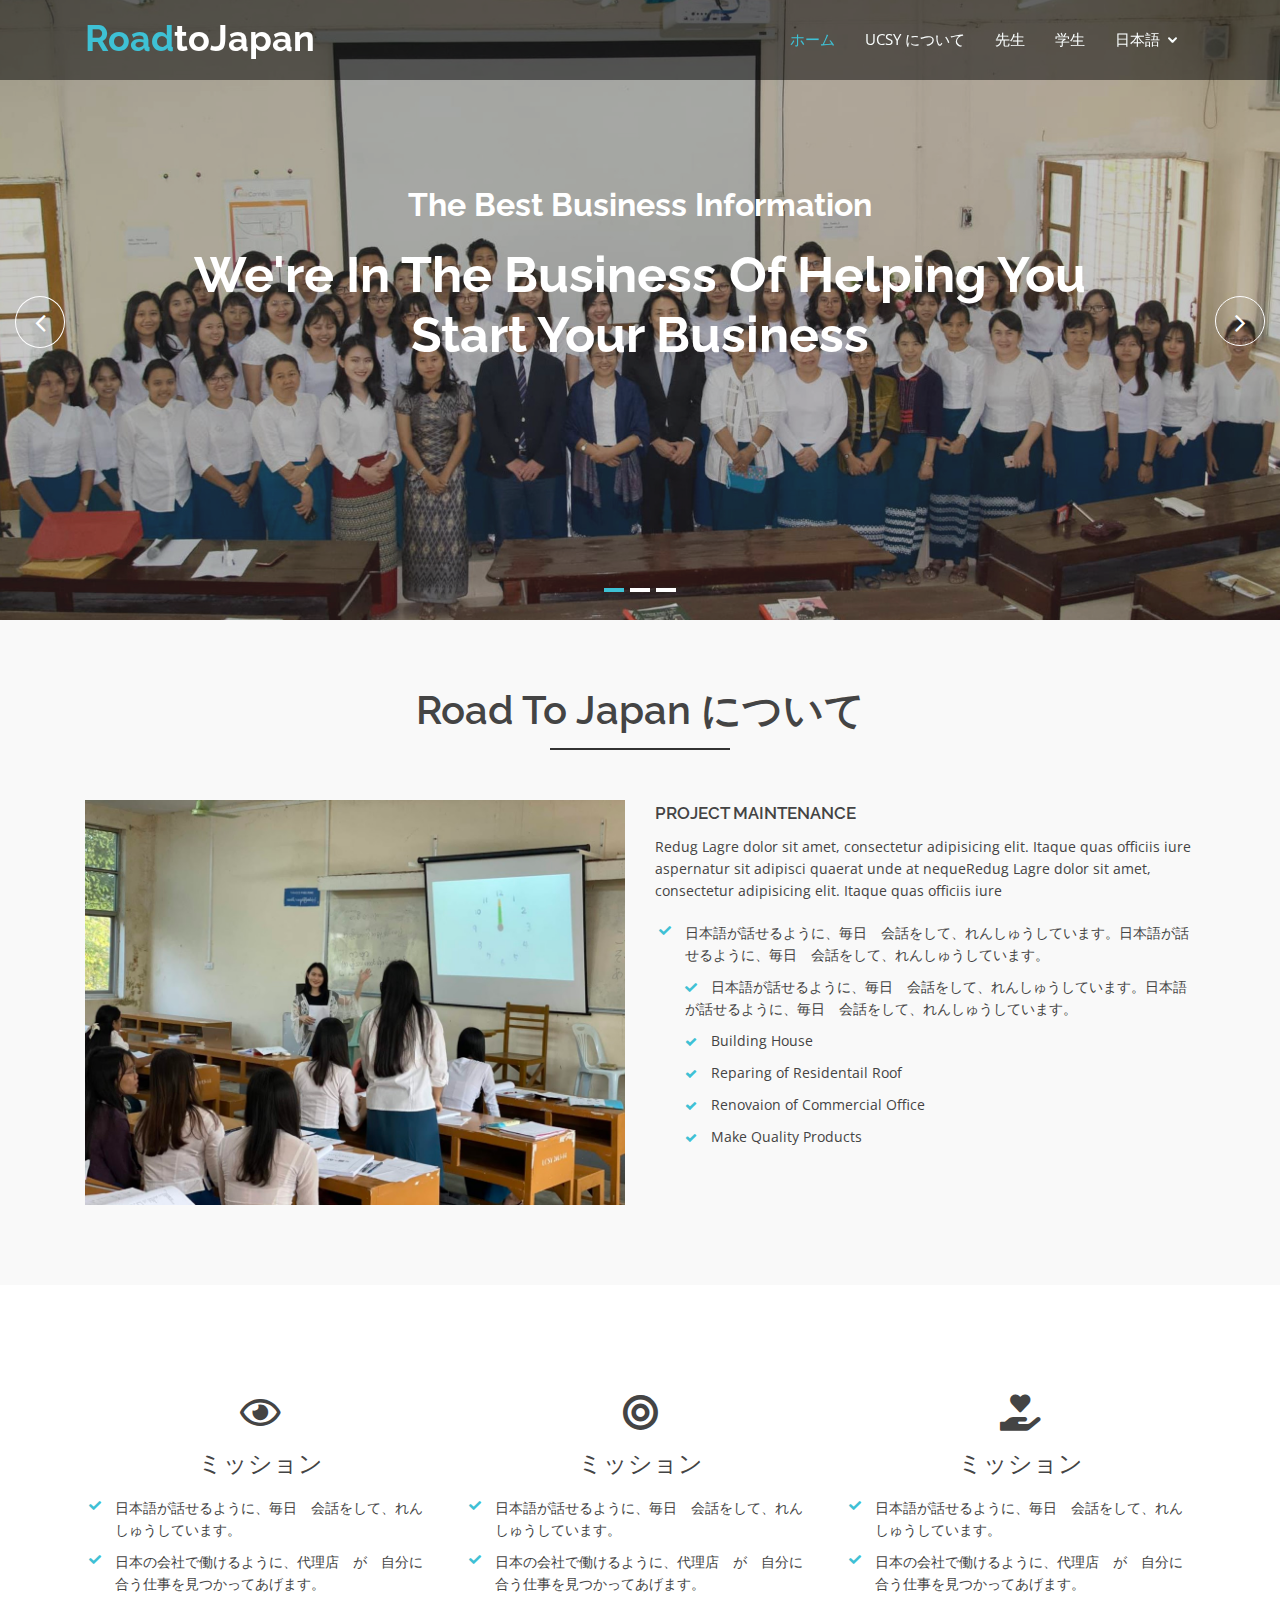
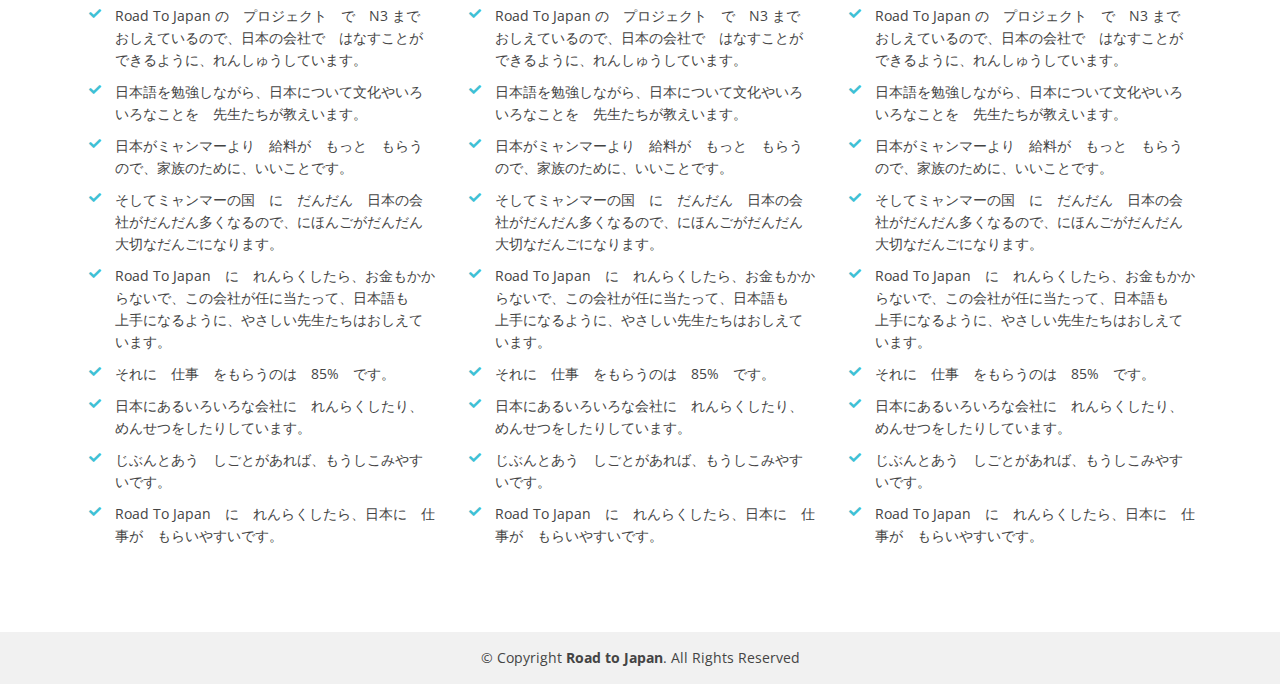
==== commit 9a2e20bb: "update page" ====
--- a/index.html
+++ b/index.html
@@ -15,6 +15,9 @@
 
   <!-- Google Fonts -->
   <link href="https://fonts.googleapis.com/css?family=Open+Sans:300,400,400i,600,700|Raleway:300,400,400i,500,500i,700,800,900" rel="stylesheet">
+
+  <!-- Fonts awesome -->
+  <link rel="stylesheet" href="https://use.fontawesome.com/releases/v5.15.1/css/all.css">
 
   <!-- Vendor CSS Files -->
   <link href="assets/vendor/bootstrap/css/bootstrap.min.css" rel="stylesheet">
@@ -49,31 +52,24 @@
     <div class="container d-flex">
 
       <div class="logo mr-auto">
-        <h1 class="text-light"><a href="index.html"><span>e</span>Business</a></h1>
+        <h1 class="text-light"><a href="index.html"><span>Road</span>toJapan</a></h1>
         <!-- Uncomment below if you prefer to use an image logo -->
         <!-- <a href="index.html"><img src="assets/img/logo.png" alt="" class="img-fluid"></a>-->
       </div>
 
       <nav class="nav-menu d-none d-lg-block">
         <ul>
-          <li class="active"><a href="#header" name="home" caption="home">ホーム</a></li>
-          <li><a href="#about">About</a></li>
-          <li><a href="#services">Services</a></li>
-          <li><a href="#team">Team</a></li>
-          <li><a href="#portfolio">Portfolio</a></li>
-          <li><a href="#blog">Blog</a></li>
+          <li class="active"><a href="index.html" name="menu-home" caption="menu-home">ホーム</a></li>
+          <li><a href="about-ucsy.html" name="menu-about-ucsy" caption="menu-about-ucsy">UCSY について</a></li>
+          <li><a href="teachers.html" name="menu-teachers" caption="menu-teachers">先生</a></li>
+          <li><a href="students.html" name="menu-students" caption="menu-students">学生</a></li>
           <li class="drop-down"><a name="lng" caption="lng"><img src="https://www.countryflags.io/jp/flat/32.png"/>日本語</a>
             <ul>
-              <!-- <li><a href="#">Drop Down 1</a></li>
-              <li class="drop-down"><a href="#">Drop Down 2</a></li> -->
-              
               <li><a id="mm_button"><img src="https://www.countryflags.io/mm/flat/32.png"/>မြန်မာစာ</a></li>
               <li><a id="en_button"><img src="https://www.countryflags.io/gb/flat/32.png"/>English</a></li>
               <li><a id="jp_button"><img src="https://www.countryflags.io/jp/flat/32.png"/>日本語</a></li>
             </ul>
           </li>
-          <li><a href="#contact">Contact</a></li>
-
         </ul>
       </nav><!-- .nav-menu -->
 
@@ -84,9 +80,9 @@
   <div id="home" class="slider-area">
     <div class="bend niceties preview-2">
       <div id="ensign-nivoslider" class="slides">
-        <img src="assets/img/slider/slider1.jpg" alt="" title="#slider-direction-1" />
-        <img src="assets/img/slider/slider2.jpg" alt="" title="#slider-direction-2" />
-        <img src="assets/img/slider/slider3.jpg" alt="" title="#slider-direction-3" />
+        <img src="assets/img/roadtojapan/1.jpg" alt="" title="#slider-direction-1" />
+        <img src="assets/img/roadtojapan/2.jpg" alt="" title="#slider-direction-2" />
+        <img src="assets/img/roadtojapan/3.jpg" alt="" title="#slider-direction-3" />
       </div>
 
       <!-- direction 1 -->
@@ -103,11 +99,6 @@
                 <div class="layer-1-2 wow animate__fadeIn animate__animated" data-wow-duration="2s" data-wow-delay=".2s">
                   <h1 class="title2">We're In The Business Of Helping You Start Your Business</h1>
                 </div>
-                <!-- layer 3 -->
-                <div class="layer-1-3 hidden-xs wow animate__slideInUp animate__animated" data-wow-duration="2s" data-wow-delay=".2s">
-                  <a class="ready-btn right-btn page-scroll" href="#services">See Services</a>
-                  <a class="ready-btn page-scroll" href="#about">Learn More</a>
-                </div>
               </div>
             </div>
           </div>
@@ -128,11 +119,6 @@
                 <div class="layer-1-2 wow animate__fadeIn animate__animated" data-wow-duration="2s" data-wow-delay=".1s">
                   <h1 class="title2">We're In The Business Of Get Quality Business Service</h1>
                 </div>
-                <!-- layer 3 -->
-                <div class="layer-1-3 hidden-xs wow animate__slideInUp animate__animated" data-wow-duration="2s" data-wow-delay=".2s">
-                  <a class="ready-btn right-btn page-scroll" href="#services">See Services</a>
-                  <a class="ready-btn page-scroll" href="#about">Learn More</a>
-                </div>
               </div>
             </div>
           </div>
@@ -153,10 +139,6 @@
                 <div class="layer-1-2 wow animate__fadeIn animate__animated" data-wow-duration="2s" data-wow-delay=".1s">
                   <h1 class="title2">Helping Business Security & Peace of Mind for Your Family</h1>
                 </div>
-                <!-- layer 3 -->
-                <div class="layer-1-3 hidden-xs wow animate__slideInUp animate__animated" data-wow-duration="2s" data-wow-delay=".2s">
-                  <a class="ready-btn right-btn page-scroll" href="#services">See Services</a>
-                  <a class="ready-btn page-scroll" href="#about">Learn More</a>
                 </div>
               </div>
             </div>
@@ -174,7 +156,7 @@
         <div class="row">
           <div class="col-md-12 col-sm-12 col-xs-12">
             <div class="section-headline text-center">
-              <h2>About eBusiness</h2>
+              <h2 name="about-rtj-title" caption="about-rtj-title">Road to Japan について</h2>
             </div>
           </div>
         </div>
@@ -183,7 +165,7 @@
           <div class="col-md-6 col-sm-6 col-xs-12">
             <div class="well-left">
               <div class="single-well">
-                  <img src="assets/img/about/1.jpg" alt="">
+                  <img src="assets/img/roadtojapan/IMG_5130.JPG" alt="">
               </div>
             </div>
           </div>
@@ -197,9 +179,10 @@
                 <p>
                   Redug Lagre dolor sit amet, consectetur adipisicing elit. Itaque quas officiis iure aspernatur sit adipisci quaerat unde at nequeRedug Lagre dolor sit amet, consectetur adipisicing elit. Itaque quas officiis iure
                 </p>
-                <ul>
+                <ul class="fa-ul">
+                  <li><span class="fa-li"><i class="fas fa-check"></i></span>日本語が話せるように、毎日　会話をして、れんしゅうしています。日本語が話せるように、毎日　会話をして、れんしゅうしています。</li>
                   <li>
-                    <i class="fa fa-check"></i> Interior design Package
+                    <i class="fas fa-check"></i> <span>日本語が話せるように、毎日　会話をして、れんしゅうしています。日本語が話せるように、毎日　会話をして、れんしゅうしています。</span>
                   </li>
                   <li>
                     <i class="fa fa-check"></i> Building House
@@ -225,26 +208,51 @@
     <!-- ======= Services Section ======= -->
     <div id="services" class="services-area area-padding">
       <div class="container">
-        <div class="row">
-          <div class="col-md-12 col-sm-12 col-xs-12">
-            <div class="section-headline services-head text-center">
-              <h2>Our Services</h2>
-            </div>
-          </div>
-        </div>
         <div class="row text-center">
           <!-- Start Left services -->
           <div class="col-md-4 col-sm-4 col-xs-12">
             <div class="about-move">
               <div class="services-details">
                 <div class="single-services">
-                  <a class="services-icon" href="#">
-                    <i class="fa fa-code"></i>
-                  </a>
-                  <h4>Expert Coder</h4>
-                  <p>
-                    will have to make sure the prototype looks finished by inserting text or photo.make sure the prototype looks finished by.
-                  </p>
+                  <div class="services-icon">
+                    <i class="far fa-eye"></i>
+                  </div>
+                  <h4 name="mission-title" caption="mission-title">ミッション</h4>
+                  <ul class="fa-ul">
+                    <li>
+                      <span class="fa-li"><i class="fas fa-check"></i></span><span name="mission-content-1" caption="mission-content-1">日本語が話せるように、毎日　会話をして、れんしゅうしています。</span>
+                    </li>
+                    <li>
+                      <span class="fa-li"><i class="fas fa-check"></i></span><span name="mission-content-2" caption="mission-content-2">日本の会社で働けるように、代理店　が　自分に合う仕事を見つかってあげます。</span>
+                    </li>
+                    <li>
+                      <span class="fa-li"><i class="fas fa-check"></i></span><span name="mission-content-3" caption="mission-content-3">Road To Japan の　プロジェクト　で　N3 まで　おしえているので、日本の会社で　はなすことができるように、れんしゅうしています。</span>
+                    </li>
+                    <li>
+                      <span class="fa-li"><i class="fas fa-check"></i></span><span name="mission-content-4" caption="mission-content-4">日本語を勉強しながら、日本について文化やいろいろなことを　先生たちが教えいます。</span>
+                    </li>
+                    <li>
+                      <span class="fa-li"><i class="fas fa-check"></i></span><span name="mission-content-5" caption="mission-content-5">日本がミャンマーより　給料が　もっと　もらうので、家族のために、いいことです。</span>
+                    </li>
+                    <li>
+                      <span class="fa-li"><i class="fas fa-check"></i></span><span name="mission-content-6" caption="mission-content-6">そしてミャンマーの国　に　だんだん　日本の会社がだんだん多くなるので、にほんごがだんだん　大切なだんごになります。</span>
+                    </li>
+                    <li>
+                      <span class="fa-li"><i class="fas fa-check"></i></span><span name="mission-content-7" caption="mission-content-7">Road To Japan　に　れんらくしたら、お金もかからないで、この会社が任に当たって、日本語も　上手になるように、やさしい先生たちはおしえています。</span>
+                    </li>
+                    <li>
+                      <span class="fa-li"><i class="fas fa-check"></i></span><span name="mission-content-8" caption="mission-content-8">それに　仕事　をもらうのは　85%　です。</span>
+                    </li>
+                    <li>
+                      <span class="fa-li"><i class="fas fa-check"></i></span><span name="mission-content-9" caption="mission-content-9">日本にあるいろいろな会社に　れんらくしたり、めんせつをしたりしています。</span>
+                    </li>
+                    <li>
+                      <span class="fa-li"><i class="fas fa-check"></i></span><span name="mission-content-10" caption="mission-content-10">じぶんとあう　しごとがあれば、もうしこみやすいです。</span>
+                    </li>
+                    <li>
+                      <span class="fa-li"><i class="fas fa-check"></i></span><span name="mission-content-11" caption="mission-content-11">Road To Japan　に　れんらくしたら、日本に　仕事が　もらいやすいです。</span>
+                    </li>
+                  </ul>
                 </div>
               </div>
               <!-- end about-details -->
@@ -254,13 +262,45 @@
             <div class="about-move">
               <div class="services-details">
                 <div class="single-services">
-                  <a class="services-icon" href="#">
-                    <i class="fa fa-camera-retro"></i>
-                  </a>
-                  <h4>Creative Designer</h4>
-                  <p>
-                    will have to make sure the prototype looks finished by inserting text or photo.make sure the prototype looks finished by.
-                  </p>
+                  <div class="services-icon">
+                    <i class="fas fa-bullseye"></i>
+                  </div>
+                  <h4 name="mission-title" caption="mission-title">ミッション</h4>
+                  <ul class="fa-ul">
+                    <li>
+                      <span class="fa-li"><i class="fas fa-check"></i></span><span name="mission-content-1" caption="mission-content-1">日本語が話せるように、毎日　会話をして、れんしゅうしています。</span>
+                    </li>
+                    <li>
+                      <span class="fa-li"><i class="fas fa-check"></i></span><span name="mission-content-2" caption="mission-content-2">日本の会社で働けるように、代理店　が　自分に合う仕事を見つかってあげます。</span>
+                    </li>
+                    <li>
+                      <span class="fa-li"><i class="fas fa-check"></i></span><span name="mission-content-3" caption="mission-content-3">Road To Japan の　プロジェクト　で　N3 まで　おしえているので、日本の会社で　はなすことができるように、れんしゅうしています。</span>
+                    </li>
+                    <li>
+                      <span class="fa-li"><i class="fas fa-check"></i></span><span name="mission-content-4" caption="mission-content-4">日本語を勉強しながら、日本について文化やいろいろなことを　先生たちが教えいます。</span>
+                    </li>
+                    <li>
+                      <span class="fa-li"><i class="fas fa-check"></i></span><span name="mission-content-5" caption="mission-content-5">日本がミャンマーより　給料が　もっと　もらうので、家族のために、いいことです。</span>
+                    </li>
+                    <li>
+                      <span class="fa-li"><i class="fas fa-check"></i></span><span name="mission-content-6" caption="mission-content-6">そしてミャンマーの国　に　だんだん　日本の会社がだんだん多くなるので、にほんごがだんだん　大切なだんごになります。</span>
+                    </li>
+                    <li>
+                      <span class="fa-li"><i class="fas fa-check"></i></span><span name="mission-content-7" caption="mission-content-7">Road To Japan　に　れんらくしたら、お金もかからないで、この会社が任に当たって、日本語も　上手になるように、やさしい先生たちはおしえています。</span>
+                    </li>
+                    <li>
+                      <span class="fa-li"><i class="fas fa-check"></i></span><span name="mission-content-8" caption="mission-content-8">それに　仕事　をもらうのは　85%　です。</span>
+                    </li>
+                    <li>
+                      <span class="fa-li"><i class="fas fa-check"></i></span><span name="mission-content-9" caption="mission-content-9">日本にあるいろいろな会社に　れんらくしたり、めんせつをしたりしています。</span>
+                    </li>
+                    <li>
+                      <span class="fa-li"><i class="fas fa-check"></i></span><span name="mission-content-10" caption="mission-content-10">じぶんとあう　しごとがあれば、もうしこみやすいです。</span>
+                    </li>
+                    <li>
+                      <span class="fa-li"><i class="fas fa-check"></i></span><span name="mission-content-11" caption="mission-content-11">Road To Japan　に　れんらくしたら、日本に　仕事が　もらいやすいです。</span>
+                    </li>
+                  </ul>
                 </div>
               </div>
               <!-- end about-details -->
@@ -271,1264 +311,72 @@
             <div class=" about-move">
               <div class="services-details">
                 <div class="single-services">
-                  <a class="services-icon" href="#">
-                    <i class="fa fa-wordpress"></i>
-                  </a>
-                  <h4>Wordpress Developer</h4>
-                  <p>
-                    will have to make sure the prototype looks finished by inserting text or photo.make sure the prototype looks finished by.
-                  </p>
+                  <div class="services-icon">
+                    <i class="fas fa-hand-holding-heart"></i>
+                  </div>
+                  <h4 name="mission-title" caption="mission-title">ミッション</h4>
+                  <ul class="fa-ul">
+                    <li>
+                      <span class="fa-li"><i class="fas fa-check"></i></span><span name="mission-content-1" caption="mission-content-1">日本語が話せるように、毎日　会話をして、れんしゅうしています。</span>
+                    </li>
+                    <li>
+                      <span class="fa-li"><i class="fas fa-check"></i></span><span name="mission-content-2" caption="mission-content-2">日本の会社で働けるように、代理店　が　自分に合う仕事を見つかってあげます。</span>
+                    </li>
+                    <li>
+                      <span class="fa-li"><i class="fas fa-check"></i></span><span name="mission-content-3" caption="mission-content-3">Road To Japan の　プロジェクト　で　N3 まで　おしえているので、日本の会社で　はなすことができるように、れんしゅうしています。</span>
+                    </li>
+                    <li>
+                      <span class="fa-li"><i class="fas fa-check"></i></span><span name="mission-content-4" caption="mission-content-4">日本語を勉強しながら、日本について文化やいろいろなことを　先生たちが教えいます。</span>
+                    </li>
+                    <li>
+                      <span class="fa-li"><i class="fas fa-check"></i></span><span name="mission-content-5" caption="mission-content-5">日本がミャンマーより　給料が　もっと　もらうので、家族のために、いいことです。</span>
+                    </li>
+                    <li>
+                      <span class="fa-li"><i class="fas fa-check"></i></span><span name="mission-content-6" caption="mission-content-6">そしてミャンマーの国　に　だんだん　日本の会社がだんだん多くなるので、にほんごがだんだん　大切なだんごになります。</span>
+                    </li>
+                    <li>
+                      <span class="fa-li"><i class="fas fa-check"></i></span><span name="mission-content-7" caption="mission-content-7">Road To Japan　に　れんらくしたら、お金もかからないで、この会社が任に当たって、日本語も　上手になるように、やさしい先生たちはおしえています。</span>
+                    </li>
+                    <li>
+                      <span class="fa-li"><i class="fas fa-check"></i></span><span name="mission-content-8" caption="mission-content-8">それに　仕事　をもらうのは　85%　です。</span>
+                    </li>
+                    <li>
+                      <span class="fa-li"><i class="fas fa-check"></i></span><span name="mission-content-9" caption="mission-content-9">日本にあるいろいろな会社に　れんらくしたり、めんせつをしたりしています。</span>
+                    </li>
+                    <li>
+                      <span class="fa-li"><i class="fas fa-check"></i></span><span name="mission-content-10" caption="mission-content-10">じぶんとあう　しごとがあれば、もうしこみやすいです。</span>
+                    </li>
+                    <li>
+                      <span class="fa-li"><i class="fas fa-check"></i></span><span name="mission-content-11" caption="mission-content-11">Road To Japan　に　れんらくしたら、日本に　仕事が　もらいやすいです。</span>
+                    </li>
+                  </ul>
                 </div>
               </div>
               <!-- end about-details -->
             </div>
           </div>
-          <div class="col-md-4 col-sm-4 col-xs-12">
-            <!-- end col-md-4 -->
-            <div class=" about-move">
-              <div class="services-details">
-                <div class="single-services">
-                  <a class="services-icon" href="#">
-                    <i class="fa fa-camera-retro"></i>
-                  </a>
-                  <h4>Social Marketer </h4>
-                  <p>
-                    will have to make sure the prototype looks finished by inserting text or photo.make sure the prototype looks finished by.
-                  </p>
-                </div>
-              </div>
-              <!-- end about-details -->
-            </div>
-          </div>
-          <!-- End Left services -->
-          <div class="col-md-4 col-sm-4 col-xs-12">
-            <!-- end col-md-4 -->
-            <div class=" about-move">
-              <div class="services-details">
-                <div class="single-services">
-                  <a class="services-icon" href="#">
-                    <i class="fa fa-bar-chart"></i>
-                  </a>
-                  <h4>Seo Expart</h4>
-                  <p>
-                    will have to make sure the prototype looks finished by inserting text or photo.make sure the prototype looks finished by.
-                  </p>
-                </div>
-              </div>
-              <!-- end about-details -->
-            </div>
-          </div>
-          <!-- End Left services -->
-          <div class="col-md-4 col-sm-4 col-xs-12">
-            <!-- end col-md-4 -->
-            <div class=" about-move">
-              <div class="services-details">
-                <div class="single-services">
-                  <a class="services-icon" href="#">
-                    <i class="fa fa-ticket"></i>
-                  </a>
-                  <h4>24/7 Support</h4>
-                  <p>
-                    will have to make sure the prototype looks finished by inserting text or photo.make sure the prototype looks finished by.
-                  </p>
-                </div>
-              </div>
-              <!-- end about-details -->
-            </div>
-          </div>
         </div>
       </div>
     </div><!-- End Services Section -->
 
-    <!-- ======= Skills Section ======= -->
-    <div id="about" class="about-area area-padding">
-      <div class="container">
-        <div class="row">
-          <div class="col-md-12 col-sm-12 col-xs-12">
-            <div class="section-headline text-center">
-              <h2>About eBusiness</h2>
-            </div>
-          </div>
-        </div>
-        <div class="row">
-          <!-- single-well start-->
-          <div class="col-md-12 col-sm-12 col-xs-12">
-            <div class="well-center">
-              <div class="single-well">
-                  <img src="assets/img/about/1.jpg" alt="">
-              </div>
-            </div>
-          </div>
-        </div>
-      </div>
-    </div>
-
-    <!-- End Skills Section -->
-
-    <!-- ======= Team Section ======= -->
-    <div id="team" class="our-team-area area-padding">
-      <div class="container">
-        <div class="row">
-          <div class="col-md-12 col-sm-12 col-xs-12">
-            <div class="section-headline text-center">
-              <h2>Our special Team</h2>
-            </div>
-          </div>
-        </div>
-        <div class="row">
-          <div class="col-md-3 offset-md-3 col-sm-3 col-xs-12">
-            <div class="single-team-member">
-              <div class="team-img">
-                <a href="#">
-                  <img src="assets/img/team/1.jpg" alt="">
-                </a>
-                <div class="team-social-icon text-center">
-                  <ul>
-                    <li>
-                      <a href="#">
-                        <i class="fa fa-facebook"></i>
-                      </a>
-                    </li>
-                    <li>
-                      <a href="#">
-                        <i class="fa fa-twitter"></i>
-                      </a>
-                    </li>
-                    <li>
-                      <a href="#">
-                        <i class="fa fa-instagram"></i>
-                      </a>
-                    </li>
-                  </ul>
-                </div>
-              </div>
-              <div class="team-content text-center">
-                <h4>Jhon Mickel</h4>
-                <p>Seo</p>
-              </div>
-            </div>
-          </div>
-          <!-- End column -->
-          <div class="col-md-3 col-sm-3 col-xs-12">
-            <div class="single-team-member">
-              <div class="team-img">
-                <a href="#">
-                  <img src="assets/img/team/1.jpg" alt="">
-                </a>
-                <div class="team-social-icon text-center">
-                  <ul>
-                    <li>
-                      <a href="#">
-                        <i class="fa fa-facebook"></i>
-                      </a>
-                    </li>
-                    <li>
-                      <a href="#">
-                        <i class="fa fa-twitter"></i>
-                      </a>
-                    </li>
-                    <li>
-                      <a href="#">
-                        <i class="fa fa-instagram"></i>
-                      </a>
-                    </li>
-                  </ul>
-                </div>
-              </div>
-              <div class="team-content text-center">
-                <h4>Jhon Mickel</h4>
-                <p>Seo</p>
-              </div>
-            </div>
-          </div>
-          <!-- End column -->
-        </div><br/>
-
-        <div class="row">
-          <div class="col-md-3 col-sm-3 col-xs-12">
-            <div class="single-team-member">
-              <div class="team-img">
-                <a href="#">
-                  <img src="assets/img/team/1.jpg" alt="">
-                </a>
-                <div class="team-social-icon text-center">
-                  <ul>
-                    <li>
-                      <a href="#">
-                        <i class="fa fa-facebook"></i>
-                      </a>
-                    </li>
-                    <li>
-                      <a href="#">
-                        <i class="fa fa-twitter"></i>
-                      </a>
-                    </li>
-                    <li>
-                      <a href="#">
-                        <i class="fa fa-instagram"></i>
-                      </a>
-                    </li>
-                  </ul>
-                </div>
-              </div>
-              <div class="team-content text-center">
-                <h4>Jhon Mickel</h4>
-                <p>Seo</p>
-              </div>
-            </div>
-          </div>
-          <!-- End column -->
-          <div class="col-md-3 col-sm-3 col-xs-12">
-            <div class="single-team-member">
-              <div class="team-img">
-                <a href="#">
-                  <img src="assets/img/team/1.jpg" alt="">
-                </a>
-                <div class="team-social-icon text-center">
-                  <ul>
-                    <li>
-                      <a href="#">
-                        <i class="fa fa-facebook"></i>
-                      </a>
-                    </li>
-                    <li>
-                      <a href="#">
-                        <i class="fa fa-twitter"></i>
-                      </a>
-                    </li>
-                    <li>
-                      <a href="#">
-                        <i class="fa fa-instagram"></i>
-                      </a>
-                    </li>
-                  </ul>
-                </div>
-              </div>
-              <div class="team-content text-center">
-                <h4>Jhon Mickel</h4>
-                <p>Seo</p>
-              </div>
-            </div>
-          </div>
-          <!-- End column -->
-          <div class="col-md-3 col-sm-3 col-xs-12">
-            <div class="single-team-member">
-              <div class="team-img">
-                <a href="#">
-                  <img src="assets/img/team/1.jpg" alt="">
-                </a>
-                <div class="team-social-icon text-center">
-                  <ul>
-                    <li>
-                      <a href="#">
-                        <i class="fa fa-facebook"></i>
-                      </a>
-                    </li>
-                    <li>
-                      <a href="#">
-                        <i class="fa fa-twitter"></i>
-                      </a>
-                    </li>
-                    <li>
-                      <a href="#">
-                        <i class="fa fa-instagram"></i>
-                      </a>
-                    </li>
-                  </ul>
-                </div>
-              </div>
-              <div class="team-content text-center">
-                <h4>Jhon Mickel</h4>
-                <p>Seo</p>
-              </div>
-            </div>
-          </div>
-          <!-- End column -->
-          <div class="col-md-3 col-sm-3 col-xs-12">
-            <div class="single-team-member">
-              <div class="team-img">
-                <a href="#">
-                  <img src="assets/img/team/1.jpg" alt="">
-                </a>
-                <div class="team-social-icon text-center">
-                  <ul>
-                    <li>
-                      <a href="#">
-                        <i class="fa fa-facebook"></i>
-                      </a>
-                    </li>
-                    <li>
-                      <a href="#">
-                        <i class="fa fa-twitter"></i>
-                      </a>
-                    </li>
-                    <li>
-                      <a href="#">
-                        <i class="fa fa-instagram"></i>
-                      </a>
-                    </li>
-                  </ul>
-                </div>
-              </div>
-              <div class="team-content text-center">
-                <h4>Jhon Mickel</h4>
-                <p>Seo</p>
-              </div>
-            </div>
-          </div>
-          <!-- End column -->
-        </div>
-      </div>
-    </div><!-- End Team Section -->
-
-    <!-- students -->
-    <div id="team" class="our-team-area area-padding">
-      <div class="container">
-        <div class="row">
-          <div class="col-md-12 col-sm-12 col-xs-12">
-            <div class="section-headline text-center">
-              <h2>Our special Team</h2>
-            </div>
-          </div>
-        </div>
-        <div class="swiper-container">
-          <div class="swiper-wrapper">
-            <div class="swiper-slide">
-              <div class="single-team-member">
-                <div class="team-img">
-                  <a href="#">
-                    <img src="assets/img/team/1.jpg" alt="">
-                  </a>
-                  <div class="team-social-icon text-center">
-                    <ul>
-                      <li>
-                        <a href="#">
-                          <i class="fa fa-facebook"></i>
-                        </a>
-                      </li>
-                      <li>
-                        <a href="#">
-                          <i class="fa fa-twitter"></i>
-                        </a>
-                      </li>
-                      <li>
-                        <a href="#">
-                          <i class="fa fa-instagram"></i>
-                        </a>
-                      </li>
-                    </ul>
-                  </div>
-                </div>
-                <div class="team-content text-center">
-                  <h4>Jhon Mickel</h4>
-                  <p>Seo</p>
-                </div>
-              </div>
-            </div>
-            <div class="swiper-slide">
-              <div class="single-team-member">
-                <div class="team-img">
-                  <a href="#">
-                    <img src="assets/img/team/1.jpg" alt="">
-                  </a>
-                  <div class="team-social-icon text-center">
-                    <ul>
-                      <li>
-                        <a href="#">
-                          <i class="fa fa-facebook"></i>
-                        </a>
-                      </li>
-                      <li>
-                        <a href="#">
-                          <i class="fa fa-twitter"></i>
-                        </a>
-                      </li>
-                      <li>
-                        <a href="#">
-                          <i class="fa fa-instagram"></i>
-                        </a>
-                      </li>
-                    </ul>
-                  </div>
-                </div>
-                <div class="team-content text-center">
-                  <h4>Jhon Mickel</h4>
-                  <p>Seo</p>
-                </div>
-              </div>
-            </div>
-            <div class="swiper-slide">
-              <div class="single-team-member">
-                <div class="team-img">
-                  <a href="#">
-                    <img src="assets/img/team/1.jpg" alt="">
-                  </a>
-                  <div class="team-social-icon text-center">
-                    <ul>
-                      <li>
-                        <a href="#">
-                          <i class="fa fa-facebook"></i>
-                        </a>
-                      </li>
-                      <li>
-                        <a href="#">
-                          <i class="fa fa-twitter"></i>
-                        </a>
-                      </li>
-                      <li>
-                        <a href="#">
-                          <i class="fa fa-instagram"></i>
-                        </a>
-                      </li>
-                    </ul>
-                  </div>
-                </div>
-                <div class="team-content text-center">
-                  <h4>Jhon Mickel</h4>
-                  <p>Seo</p>
-                </div>
-              </div>
-            </div>
-            <div class="swiper-slide">
-              <div class="single-team-member">
-                <div class="team-img">
-                  <a href="#">
-                    <img src="assets/img/team/1.jpg" alt="">
-                  </a>
-                  <div class="team-social-icon text-center">
-                    <ul>
-                      <li>
-                        <a href="#">
-                          <i class="fa fa-facebook"></i>
-                        </a>
-                      </li>
-                      <li>
-                        <a href="#">
-                          <i class="fa fa-twitter"></i>
-                        </a>
-                      </li>
-                      <li>
-                        <a href="#">
-                          <i class="fa fa-instagram"></i>
-                        </a>
-                      </li>
-                    </ul>
-                  </div>
-                </div>
-                <div class="team-content text-center">
-                  <h4>Jhon Mickel</h4>
-                  <p>Seo</p>
-                </div>
-              </div>
-            </div>
-            <div class="swiper-slide">
-              <div class="single-team-member">
-                <div class="team-img">
-                  <a href="#">
-                    <img src="assets/img/team/1.jpg" alt="">
-                  </a>
-                  <div class="team-social-icon text-center">
-                    <ul>
-                      <li>
-                        <a href="#">
-                          <i class="fa fa-facebook"></i>
-                        </a>
-                      </li>
-                      <li>
-                        <a href="#">
-                          <i class="fa fa-twitter"></i>
-                        </a>
-                      </li>
-                      <li>
-                        <a href="#">
-                          <i class="fa fa-instagram"></i>
-                        </a>
-                      </li>
-                    </ul>
-                  </div>
-                </div>
-                <div class="team-content text-center">
-                  <h4>Jhon Mickel</h4>
-                  <p>Seo</p>
-                </div>
-              </div>
-            </div>
-            <div class="swiper-slide">
-              <div class="single-team-member">
-                <div class="team-img">
-                  <a href="#">
-                    <img src="assets/img/team/1.jpg" alt="">
-                  </a>
-                  <div class="team-social-icon text-center">
-                    <ul>
-                      <li>
-                        <a href="#">
-                          <i class="fa fa-facebook"></i>
-                        </a>
-                      </li>
-                      <li>
-                        <a href="#">
-                          <i class="fa fa-twitter"></i>
-                        </a>
-                      </li>
-                      <li>
-                        <a href="#">
-                          <i class="fa fa-instagram"></i>
-                        </a>
-                      </li>
-                    </ul>
-                  </div>
-                </div>
-                <div class="team-content text-center">
-                  <h4>Jhon Mickel</h4>
-                  <p>Seo</p>
-                </div>
-              </div>
-            </div>
-            <div class="swiper-slide">
-              <div class="single-team-member">
-                <div class="team-img">
-                  <a href="#">
-                    <img src="assets/img/team/1.jpg" alt="">
-                  </a>
-                  <div class="team-social-icon text-center">
-                    <ul>
-                      <li>
-                        <a href="#">
-                          <i class="fa fa-facebook"></i>
-                        </a>
-                      </li>
-                      <li>
-                        <a href="#">
-                          <i class="fa fa-twitter"></i>
-                        </a>
-                      </li>
-                      <li>
-                        <a href="#">
-                          <i class="fa fa-instagram"></i>
-                        </a>
-                      </li>
-                    </ul>
-                  </div>
-                </div>
-                <div class="team-content text-center">
-                  <h4>Jhon Mickel</h4>
-                  <p>Seo</p>
-                </div>
-              </div>
-            </div>
-            <div class="swiper-slide">
-              <div class="single-team-member">
-                <div class="team-img">
-                  <a href="#">
-                    <img src="assets/img/team/1.jpg" alt="">
-                  </a>
-                  <div class="team-social-icon text-center">
-                    <ul>
-                      <li>
-                        <a href="#">
-                          <i class="fa fa-facebook"></i>
-                        </a>
-                      </li>
-                      <li>
-                        <a href="#">
-                          <i class="fa fa-twitter"></i>
-                        </a>
-                      </li>
-                      <li>
-                        <a href="#">
-                          <i class="fa fa-instagram"></i>
-                        </a>
-                      </li>
-                    </ul>
-                  </div>
-                </div>
-                <div class="team-content text-center">
-                  <h4>Jhon Mickel</h4>
-                  <p>Seo</p>
-                </div>
-              </div>
-            </div>
-            <div class="swiper-slide">
-              <div class="single-team-member">
-                <div class="team-img">
-                  <a href="#">
-                    <img src="assets/img/team/1.jpg" alt="">
-                  </a>
-                  <div class="team-social-icon text-center">
-                    <ul>
-                      <li>
-                        <a href="#">
-                          <i class="fa fa-facebook"></i>
-                        </a>
-                      </li>
-                      <li>
-                        <a href="#">
-                          <i class="fa fa-twitter"></i>
-                        </a>
-                      </li>
-                      <li>
-                        <a href="#">
-                          <i class="fa fa-instagram"></i>
-                        </a>
-                      </li>
-                    </ul>
-                  </div>
-                </div>
-                <div class="team-content text-center">
-                  <h4>Jhon Mickel</h4>
-                  <p>Seo</p>
-                </div>
-              </div>
-            </div>
-            <div class="swiper-slide">
-              <div class="single-team-member">
-                <div class="team-img">
-                  <a href="#">
-                    <img src="assets/img/team/1.jpg" alt="">
-                  </a>
-                  <div class="team-social-icon text-center">
-                    <ul>
-                      <li>
-                        <a href="#">
-                          <i class="fa fa-facebook"></i>
-                        </a>
-                      </li>
-                      <li>
-                        <a href="#">
-                          <i class="fa fa-twitter"></i>
-                        </a>
-                      </li>
-                      <li>
-                        <a href="#">
-                          <i class="fa fa-instagram"></i>
-                        </a>
-                      </li>
-                    </ul>
-                  </div>
-                </div>
-                <div class="team-content text-center">
-                  <h4>Jhon Mickel</h4>
-                  <p>Seo</p>
-                </div>
-              </div>
-            </div>
-            <div class="swiper-slide">
-              <div class="single-team-member">
-                <div class="team-img">
-                  <a href="#">
-                    <img src="assets/img/team/1.jpg" alt="">
-                  </a>
-                  <div class="team-social-icon text-center">
-                    <ul>
-                      <li>
-                        <a href="#">
-                          <i class="fa fa-facebook"></i>
-                        </a>
-                      </li>
-                      <li>
-                        <a href="#">
-                          <i class="fa fa-twitter"></i>
-                        </a>
-                      </li>
-                      <li>
-                        <a href="#">
-                          <i class="fa fa-instagram"></i>
-                        </a>
-                      </li>
-                    </ul>
-                  </div>
-                </div>
-                <div class="team-content text-center">
-                  <h4>Jhon Mickel</h4>
-                  <p>Seo</p>
-                </div>
-              </div>
-            </div>
-          </div>
-          <!-- Add Pagination -->
-          <div class="swiper-pagination"></div>
-        </div>
-      </div>
-    </div>
-    <!-- end students-->
-
-    <!-- ======= Rviews Section ======= -->
-    <div class="reviews-area">
-      <div class="row no-gutters">
-        <div class="col-lg-6 py-0">
-          <img src="assets/img/about/2.jpg" alt="" class="img-fluid">
-        </div>
-        <div class="col-lg-6 work-right-text d-flex align-items-center">
-          <div class="px-5 py-5 py-lg-0">
-            <h2>working with us</h2>
-            <h5>Web Design, Ready Home, Construction and Co-operate Outstanding Buildings.</h5>
-            <a href="#contact" class="ready-btn scrollto">Contact us</a>
-          </div>
-        </div>
-      </div>
-    </div><!-- End Rviews Section -->
-
-    <!-- ======= Portfolio Section ======= -->
-    <div id="portfolio" class="portfolio-area area-padding fix">
-      <div class="container">
-        <div class="row">
-          <div class="col-lg-12 col-md-12 col-sm-12 col-xs-12">
-            <div class="section-headline text-center">
-              <h2>Our Portfolio</h2>
-            </div>
-          </div>
-        </div>
-        <div class="row wesome-project-1 fix">
-          <!-- Start Portfolio -page -->
-          <div class="col-lg-12 col-md-12 col-sm-12 col-xs-12">
-            <div class="awesome-menu ">
-              <ul class="project-menu">
-                <li>
-                  <a href="#" class="active" data-filter="*">All</a>
-                </li>
-                <li>
-                  <a href="#" data-filter=".development">Development</a>
-                </li>
-                <li>
-                  <a href="#" data-filter=".design">Design</a>
-                </li>
-                <li>
-                  <a href="#" data-filter=".photo">Photoshop</a>
-                </li>
-              </ul>
-            </div>
-          </div>
-        </div>
-
-        <div class="row awesome-project-content">
-          <!-- single-awesome-project start -->
-          <div class="col-md-4 col-sm-4 col-xs-12 design development">
-            <div class="single-awesome-project">
-              <div class="awesome-img">
-                <a href="#"><img src="assets/img/portfolio/1.jpg" alt="" /></a>
-                <div class="add-actions text-center">
-                  <div class="project-dec">
-                    <a class="venobox" data-gall="myGallery" href="assets/img/portfolio/1.jpg">
-                      <h4>Business City</h4>
-                      <span>Web Development</span>
-                    </a>
-                  </div>
-                </div>
-              </div>
-            </div>
-          </div>
-          <!-- single-awesome-project end -->
-          <!-- single-awesome-project start -->
-          <div class="col-md-4 col-sm-4 col-xs-12 photo">
-            <div class="single-awesome-project">
-              <div class="awesome-img">
-                <a href="#"><img src="assets/img/portfolio/2.jpg" alt="" /></a>
-                <div class="add-actions text-center">
-                  <div class="project-dec">
-                    <a class="venobox" data-gall="myGallery" href="assets/img/portfolio/2.jpg">
-                      <h4>Blue Sea</h4>
-                      <span>Photosho</span>
-                    </a>
-                  </div>
-                </div>
-              </div>
-            </div>
-          </div>
-          <!-- single-awesome-project end -->
-          <!-- single-awesome-project start -->
-          <div class="col-md-4 col-sm-4 col-xs-12 design">
-            <div class="single-awesome-project">
-              <div class="awesome-img">
-                <a href="#"><img src="assets/img/portfolio/3.jpg" alt="" /></a>
-                <div class="add-actions text-center">
-                  <div class="project-dec">
-                    <a class="venobox" data-gall="myGallery" href="assets/img/portfolio/3.jpg">
-                      <h4>Beautiful Nature</h4>
-                      <span>Web Design</span>
-                    </a>
-                  </div>
-                </div>
-              </div>
-            </div>
-          </div>
-          <!-- single-awesome-project end -->
-          <!-- single-awesome-project start -->
-          <div class="col-md-4 col-sm-4 col-xs-12 photo development">
-            <div class="single-awesome-project">
-              <div class="awesome-img">
-                <a href="#"><img src="assets/img/portfolio/4.jpg" alt="" /></a>
-                <div class="add-actions text-center">
-                  <div class="project-dec">
-                    <a class="venobox" data-gall="myGallery" href="assets/img/portfolio/4.jpg">
-                      <h4>Creative Team</h4>
-                      <span>Web design</span>
-                    </a>
-                  </div>
-                </div>
-              </div>
-            </div>
-          </div>
-          <!-- single-awesome-project end -->
-          <!-- single-awesome-project start -->
-          <div class="col-md-4 col-sm-4 col-xs-12 development">
-            <div class="single-awesome-project">
-              <div class="awesome-img">
-                <a href="#"><img src="assets/img/portfolio/5.jpg" alt="" /></a>
-                <div class="add-actions text-center text-center">
-                  <div class="project-dec">
-                    <a class="venobox" data-gall="myGallery" href="assets/img/portfolio/5.jpg">
-                      <h4>Beautiful Flower</h4>
-                      <span>Web Development</span>
-                    </a>
-                  </div>
-                </div>
-              </div>
-            </div>
-          </div>
-          <!-- single-awesome-project end -->
-          <!-- single-awesome-project start -->
-          <div class="col-md-4 col-sm-4 col-xs-12 design photo">
-            <div class="single-awesome-project">
-              <div class="awesome-img">
-                <a href="#"><img src="assets/img/portfolio/6.jpg" alt="" /></a>
-                <div class="add-actions text-center">
-                  <div class="project-dec">
-                    <a class="venobox" data-gall="myGallery" href="assets/img/portfolio/6.jpg">
-                      <h4>Night Hill</h4>
-                      <span>Photoshop</span>
-                    </a>
-                  </div>
-                </div>
-              </div>
-            </div>
-          </div>
-          <!-- single-awesome-project end -->
-        </div>
-      </div>
-    </div><!-- End Portfolio Section -->
-
-    <!-- ======= Pricing Section ======= -->
-    <div id="pricing" class="pricing-area area-padding">
-      <div class="container">
-        <div class="row">
-          <div class="col-md-12 col-sm-12 col-xs-12">
-            <div class="section-headline text-center">
-              <h2>Pricing Table</h2>
-            </div>
-          </div>
-        </div>
-        <div class="row">
-          <div class="col-md-4 col-sm-4 col-xs-12">
-            <div class="pri_table_list">
-              <h3>basic <br /> <span>$80 / month</span></h3>
-              <ol>
-                <li class="check">Online system</li>
-                <li class="check cross">Full access</li>
-                <li class="check">Free apps</li>
-                <li class="check">Multiple slider</li>
-                <li class="check cross">Free domin</li>
-                <li class="check cross">Support unlimited</li>
-                <li class="check">Payment online</li>
-                <li class="check cross">Cash back</li>
-              </ol>
-              <button>sign up now</button>
-            </div>
-          </div>
-          <div class="col-md-4 col-sm-4 col-xs-12">
-            <div class="pri_table_list active">
-              <span class="saleon">top sale</span>
-              <h3>standard <br /> <span>$110 / month</span></h3>
-              <ol>
-                <li class="check">Online system</li>
-                <li class="check">Full access</li>
-                <li class="check">Free apps</li>
-                <li class="check">Multiple slider</li>
-                <li class="check cross">Free domin</li>
-                <li class="check">Support unlimited</li>
-                <li class="check">Payment online</li>
-                <li class="check cross">Cash back</li>
-              </ol>
-              <button>sign up now</button>
-            </div>
-          </div>
-          <div class="col-md-4 col-sm-4 col-xs-12">
-            <div class="pri_table_list">
-              <h3>premium <br /> <span>$150 / month</span></h3>
-              <ol>
-                <li class="check">Online system</li>
-                <li class="check">Full access</li>
-                <li class="check">Free apps</li>
-                <li class="check">Multiple slider</li>
-                <li class="check">Free domin</li>
-                <li class="check">Support unlimited</li>
-                <li class="check">Payment online</li>
-                <li class="check">Cash back</li>
-              </ol>
-              <button>sign up now</button>
-            </div>
-          </div>
-        </div>
-      </div>
-    </div><!-- End Pricing Section -->
-
-    <!-- ======= Testimonials Section ======= -->
-    <div class="testimonials-area">
-      <div class="testi-inner area-padding">
-        <div class="testi-overly"></div>
-        <div class="container ">
-          <div class="row">
-            <div class="col-md-12 col-sm-12 col-xs-12">
-              <!-- Start testimonials Start -->
-              <div class="testimonial-content text-center">
-                <a class="quate" href="#"><i class="fa fa-quote-right"></i></a>
-                <!-- start testimonial carousel -->
-                <div class="owl-carousel testimonial-carousel">
-                  <div class="single-testi">
-                    <div class="testi-text">
-                      <p>
-                        Lorem ipsum dolor sit amet, consectetur adipiscing elit. Sed pulvinar luctus est eget congue.<br>consectetur adipiscing elit. Sed pulvinar luctus est eget congue.
-                      </p>
-                      <h6>Boby</h6>
-                    </div>
-                  </div>
-                  <!-- End single item -->
-                  <div class="single-testi">
-                    <div class="testi-text">
-                      <p>
-                        Lorem ipsum dolor sit amet, consectetur adipiscing elit. Sed pulvinar luctus est eget congue.<br>consectetur adipiscing elit. Sed pulvinar luctus est eget congue.
-                      </p>
-                      <h6>Jhon</h6>
-                    </div>
-                  </div>
-                  <!-- End single item -->
-                  <div class="single-testi">
-                    <div class="testi-text">
-                      <p>
-                        Lorem ipsum dolor sit amet, consectetur adipiscing elit. Sed pulvinar luctus est eget congue.<br>consectetur adipiscing elit. Sed pulvinar luctus est eget congue.
-                      </p>
-                      <h6>Fleming</h6>
-                    </div>
-                  </div>
-                  <!-- End single item -->
-                </div>
-              </div>
-              <!-- End testimonials end -->
-            </div>
-            <!-- End Right Feature -->
-          </div>
-        </div>
-      </div>
-    </div><!-- End Testimonials Section -->
-
-    <!-- ======= Blog Section ======= -->
-    <div id="blog" class="blog-area">
-      <div class="blog-inner area-padding">
-        <div class="blog-overly"></div>
-        <div class="container ">
-          <div class="row">
-            <div class="col-md-12 col-sm-12 col-xs-12">
-              <div class="section-headline text-center">
-                <h2>Latest News</h2>
-              </div>
-            </div>
-          </div>
-          <div class="row">
-            <!-- Start Left Blog -->
-            <div class="col-md-4 col-sm-4 col-xs-12">
-              <div class="single-blog">
-                <div class="single-blog-img">
-                  <a href="blog.html">
-                    <img src="assets/img/blog/1.jpg" alt="">
-                  </a>
-                </div>
-                <div class="blog-meta">
-                  <span class="comments-type">
-                    <i class="fa fa-comment-o"></i>
-                    <a href="#">13 comments</a>
-                  </span>
-                  <span class="date-type">
-                    <i class="fa fa-calendar"></i>2016-03-05 / 09:10:16
-                  </span>
-                </div>
-                <div class="blog-text">
-                  <h4>
-                    <a href="blog.html">Assumenda repud eum veniam</a>
-                  </h4>
-                  <p>
-                    Lorem ipsum dolor sit amet conse adipis elit Assumenda repud eum veniam optio modi sit explicabo nisi magnam quibusdam.sit amet conse adipis elit Assumenda repud eum veniam optio modi sit explicabo nisi magnam quibusdam.
-                  </p>
-                </div>
-                <span>
-                  <a href="blog.html" class="ready-btn">Read more</a>
-                </span>
-              </div>
-              <!-- Start single blog -->
-            </div>
-            <!-- End Left Blog-->
-            <!-- Start Left Blog -->
-            <div class="col-md-4 col-sm-4 col-xs-12">
-              <div class="single-blog">
-                <div class="single-blog-img">
-                  <a href="blog.html">
-                    <img src="assets/img/blog/2.jpg" alt="">
-                  </a>
-                </div>
-                <div class="blog-meta">
-                  <span class="comments-type">
-                    <i class="fa fa-comment-o"></i>
-                    <a href="#">130 comments</a>
-                  </span>
-                  <span class="date-type">
-                    <i class="fa fa-calendar"></i>2016-03-05 / 09:10:16
-                  </span>
-                </div>
-                <div class="blog-text">
-                  <h4>
-                    <a href="blog.html">Explicabo magnam quibusdam.</a>
-                  </h4>
-                  <p>
-                    Lorem ipsum dolor sit amet conse adipis elit Assumenda repud eum veniam optio modi sit explicabo nisi magnam quibusdam.sit amet conse adipis elit Assumenda repud eum veniam optio modi sit explicabo nisi magnam quibusdam.
-                  </p>
-                </div>
-                <span>
-                  <a href="blog.html" class="ready-btn">Read more</a>
-                </span>
-              </div>
-              <!-- Start single blog -->
-            </div>
-            <!-- End Left Blog-->
-            <!-- Start Right Blog-->
-            <div class="col-md-4 col-sm-4 col-xs-12">
-              <div class="single-blog">
-                <div class="single-blog-img">
-                  <a href="blog.html">
-                    <img src="assets/img/blog/3.jpg" alt="">
-                  </a>
-                </div>
-                <div class="blog-meta">
-                  <span class="comments-type">
-                    <i class="fa fa-comment-o"></i>
-                    <a href="#">10 comments</a>
-                  </span>
-                  <span class="date-type">
-                    <i class="fa fa-calendar"></i>2016-03-05 / 09:10:16
-                  </span>
-                </div>
-                <div class="blog-text">
-                  <h4>
-                    <a href="blog.html">Lorem ipsum dolor sit amet</a>
-                  </h4>
-                  <p>
-                    Lorem ipsum dolor sit amet conse adipis elit Assumenda repud eum veniam optio modi sit explicabo nisi magnam quibusdam.sit amet conse adipis elit Assumenda repud eum veniam optio modi sit explicabo nisi magnam quibusdam.
-                  </p>
-                </div>
-                <span>
-                  <a href="blog.html" class="ready-btn">Read more</a>
-                </span>
-              </div>
-            </div>
-            <!-- End Right Blog-->
-          </div>
-        </div>
-      </div>
-    </div><!-- End Blog Section -->
-
-    <!-- ======= Suscribe Section ======= -->
-    <div class="suscribe-area">
-      <div class="container">
-        <div class="row">
-          <div class="col-lg-12 col-md-12 col-sm-12 col-xs=12">
-            <div class="suscribe-text text-center">
-              <h3>Welcome to our eBusiness company</h3>
-              <a class="sus-btn" href="#">Get A quate</a>
-            </div>
-          </div>
-        </div>
-      </div>
-    </div><!-- End Suscribe Section -->
-
-    <!-- ======= Contact Section ======= -->
-    <div id="contact" class="contact-area">
-      <div class="contact-inner area-padding">
-        <div class="contact-overly"></div>
-        <div class="container ">
-          <div class="row">
-            <div class="col-md-12 col-sm-12 col-xs-12">
-              <div class="section-headline text-center">
-                <h2>Contact us</h2>
-              </div>
-            </div>
-          </div>
-          <div class="row">
-            <!-- Start contact icon column -->
-            <div class="col-md-4 col-sm-4 col-xs-12">
-              <div class="contact-icon text-center">
-                <div class="single-icon">
-                  <i class="fa fa-mobile"></i>
-                  <p>
-                    Call: +1 5589 55488 55<br>
-                    <span>Monday-Friday (9am-5pm)</span>
-                  </p>
-                </div>
-              </div>
-            </div>
-            <!-- Start contact icon column -->
-            <div class="col-md-4 col-sm-4 col-xs-12">
-              <div class="contact-icon text-center">
-                <div class="single-icon">
-                  <i class="fa fa-envelope-o"></i>
-                  <p>
-                    Email: info@example.com<br>
-                    <span>Web: www.example.com</span>
-                  </p>
-                </div>
-              </div>
-            </div>
-            <!-- Start contact icon column -->
-            <div class="col-md-4 col-sm-4 col-xs-12">
-              <div class="contact-icon text-center">
-                <div class="single-icon">
-                  <i class="fa fa-map-marker"></i>
-                  <p>
-                    Location: A108 Adam Street<br>
-                    <span>NY 535022, USA</span>
-                  </p>
-                </div>
-              </div>
-            </div>
-          </div>
-          <div class="row">
-
-            <!-- Start Google Map -->
-            <div class="col-md-6 col-sm-6 col-xs-12">
-              <!-- Start Map -->
-              <iframe src="https://www.google.com/maps/embed?pb=!1m18!1m12!1m3!1d22864.11283411948!2d-73.96468908098944!3d40.630720240038435!2m3!1f0!2f0!3f0!3m2!1i1024!2i768!4f13.1!3m3!1m2!1s0x89c24fa5d33f083b%3A0xc80b8f06e177fe62!2sNew+York%2C+NY%2C+USA!5e0!3m2!1sen!2sbg!4v1540447494452" width="100%" height="380" frameborder="0" style="border:0" allowfullscreen></iframe>
-              <!-- End Map -->
-            </div>
-            <!-- End Google Map -->
-
-            <!-- Start  contact -->
-            <div class="col-md-6 col-sm-6 col-xs-12">
-              <div class="form contact-form">
-                <form action="forms/contact.php" method="post" role="form" class="php-email-form">
-                  <div class="form-group">
-                    <input type="text" name="name" class="form-control" id="name" placeholder="Your Name" data-rule="minlen:4" data-msg="Please enter at least 4 chars" />
-                    <div class="validate"></div>
-                  </div>
-                  <div class="form-group">
-                    <input type="email" class="form-control" name="email" id="email" placeholder="Your Email" data-rule="email" data-msg="Please enter a valid email" />
-                    <div class="validate"></div>
-                  </div>
-                  <div class="form-group">
-                    <input type="text" class="form-control" name="subject" id="subject" placeholder="Subject" data-rule="minlen:4" data-msg="Please enter at least 8 chars of subject" />
-                    <div class="validate"></div>
-                  </div>
-                  <div class="form-group">
-                    <textarea class="form-control" name="message" rows="5" data-rule="required" data-msg="Please write something for us" placeholder="Message"></textarea>
-                    <div class="validate"></div>
-                  </div>
-                  <div class="mb-3">
-                    <div class="loading">Loading</div>
-                    <div class="error-message"></div>
-                    <div class="sent-message">Your message has been sent. Thank you!</div>
-                  </div>
-                  <div class="text-center"><button type="submit">Send Message</button></div>
-                </form>
-              </div>
-            </div>
-            <!-- End Left contact -->
-          </div>
-        </div>
-      </div>
-    </div><!-- End Contact Section -->
-
-  </main><!-- End #main -->
+    
+
+
+   
+
+    
+
 
   <!-- ======= Footer ======= -->
   <footer>
-    <div class="footer-area">
-      <div class="container">
-        <div class="row">
-          <div class="col-md-4 col-sm-4 col-xs-12">
-            <div class="footer-content">
-              <div class="footer-head">
-                <div class="footer-logo">
-                  <h2><span>e</span>Business</h2>
-                </div>
-
-                <p>Sed ut perspiciatis unde omnis iste natus error sit voluptatem accusantium doloremque laudantium, totam rem aperiam, eaque ipsa quae ab illo inventore veritatis.</p>
-                <div class="footer-icons">
-                  <ul>
-                    <li>
-                      <a href="#"><i class="fa fa-facebook"></i></a>
-                    </li>
-                    <li>
-                      <a href="#"><i class="fa fa-twitter"></i></a>
-                    </li>
-                    <li>
-                      <a href="#"><i class="fa fa-google"></i></a>
-                    </li>
-                    <li>
-                      <a href="#"><i class="fa fa-pinterest"></i></a>
-                    </li>
-                  </ul>
-                </div>
-              </div>
-            </div>
-          </div>
-          <!-- end single footer -->
-          <div class="col-md-4 col-sm-4 col-xs-12">
-            <div class="footer-content">
-              <div class="footer-head">
-                <h4>information</h4>
-                <p>
-                  Lorem ipsum dolor sit amet, consectetur adipiscing elit, sed do eiusmod tempor.
-                </p>
-                <div class="footer-contacts">
-                  <p><span>Tel:</span> +123 456 789</p>
-                  <p><span>Email:</span> contact@example.com</p>
-                  <p><span>Working Hours:</span> 9am-5pm</p>
-                </div>
-              </div>
-            </div>
-          </div>
-          <!-- end single footer -->
-          <div class="col-md-4 col-sm-4 col-xs-12">
-            <div class="footer-content">
-              <div class="footer-head">
-                <h4>Instagram</h4>
-                <div class="flicker-img">
-                  <a href="#"><img src="assets/img/portfolio/1.jpg" alt=""></a>
-                  <a href="#"><img src="assets/img/portfolio/2.jpg" alt=""></a>
-                  <a href="#"><img src="assets/img/portfolio/3.jpg" alt=""></a>
-                  <a href="#"><img src="assets/img/portfolio/4.jpg" alt=""></a>
-                  <a href="#"><img src="assets/img/portfolio/5.jpg" alt=""></a>
-                  <a href="#"><img src="assets/img/portfolio/6.jpg" alt=""></a>
-                </div>
-              </div>
-            </div>
-          </div>
-        </div>
-      </div>
-    </div>
     <div class="footer-area-bottom">
       <div class="container">
         <div class="row">
           <div class="col-md-12 col-sm-12 col-xs-12">
             <div class="copyright text-center">
               <p>
-                &copy; Copyright <strong>eBusiness</strong>. All Rights Reserved
+                &copy; Copyright <strong>Road to Japan</strong>. All Rights Reserved
               </p>
-            </div>
-            <div class="credits">
-              <!--
-              All the links in the footer should remain intact.
-              You can delete the links only if you purchased the pro version.
-              Licensing information: https://bootstrapmade.com/license/
-              Purchase the pro version with working PHP/AJAX contact form: https://bootstrapmade.com/buy/?theme=eBusiness
-            -->
-              Designed by <a href="https://bootstrapmade.com/">BootstrapMade</a>
             </div>
           </div>
         </div>
--- a/assets/css/style.css
+++ b/assets/css/style.css
@@ -406,6 +406,7 @@
 	color: #fff;
 	background: #547090;
 	border-radius: 5px;
+	cursor: pointer;
 }
 
 .nav-menu .drop-down > a:after {
@@ -583,7 +584,7 @@
 	content: "";
 	height: 100%;
 	left: 0;
-	opacity: 0.5;
+	opacity: 0.3;
 	position: absolute;
 	top: 0;
 	width: 100%;
@@ -605,44 +606,6 @@
 	font-size: 50px;
 	font-weight: 700;
 	line-height: 60px;
-}
-
-.layer-1-3 {
-	margin: 50px 0 0;
-}
-
-.layer-1-3 a.ready-btn {
-	border: 1px solid #fff;
-	border-radius: 30px;
-	color: #fff;
-	cursor: pointer;
-	display: inline-block;
-	font-size: 17px;
-	font-weight: 600;
-	margin-top: 30px;
-	padding: 10px 20px;
-	text-align: center;
-	text-transform: uppercase;
-	transition: all 0.4s ease 0s;
-	z-index: 222;
-}
-
-.layer-1-3 a.ready-btn:hover {
-	color: #fff;
-	background: #3ec1d5;
-	border: 1px solid #3ec1d5;
-	text-decoration: none;
-}
-
-.ready-btn.right-btn {
-	margin-right: 15px;
-	background: #3ec1d5;
-	border: 1px solid #3ec1d5 !important;
-}
-
-.ready-btn.right-btn:hover {
-	background: transparent !important;
-	border: 1px solid #fff !important;
 }
 
 .nivo-controlNav {
@@ -676,10 +639,10 @@
 .nivo-controlNav a.active {
 	background: #fff none repeat scroll 0 0;
 	border-color: #3ec1d5;
-	-moz-transform: rotate(180deg);
+	/* -moz-transform: rotate(180deg);
 	-webkit-transform: rotate(180deg);
 	-o-transform: rotate(180deg);
-	-ms-transform: rotate(180deg);
+	-ms-transform: rotate(180deg); */
 }
 
 /* Normal desktop :992px. */
@@ -705,11 +668,6 @@
 		font-size: 22px;
 		line-height: 24px;
 	}
-	.layer-1-3 a.ready-btn {
-		font-size: 14px;
-		margin-top: 20px;
-		padding: 10px 20px;
-	}
 }
 
 @media (max-width: 767px) {
@@ -729,14 +687,6 @@
 	.layer-1-2 h1 {
 		font-size: 14px;
 		line-height: 16px;
-	}
-	.layer-1-3 a.ready-btn {
-		font-size: 12px;
-		margin-top: 10px;
-		padding: 8px 10px;
-	}
-	.layer-1-3 {
-		margin: 10px 0 0;
 	}
 	.nivo-controlNav {
 		bottom: -8px;
@@ -984,6 +934,16 @@
 	text-align: center;
 }
 
+#route {
+	padding: 50px 0;
+}
+
+#route a {
+	color: #000;
+	text-decoration: none;
+	font-size: larger;
+}
+
 /*--------------------------------------------------------------
 # Services
 --------------------------------------------------------------*/
@@ -1004,10 +964,10 @@
 	transition: all 0.5s ease 0s;
 }
 
-.services-details:hover h4,
+/* .services-details:hover h4,
 .services-details:hover .services-icon {
 	color: #3ec1d5;
-}
+} */
 
 .row.second-row {
 	margin-top: 40px;
@@ -1023,9 +983,17 @@
 	font-weight: 500;
 }
 
-.single-services > p {
-	color: #333;
-	font-size: 14px;
+.single-services ul li {
+	color: #444;
+	display: block;
+	padding: 5px 0;
+	text-align: left;
+}
+
+.single-services ul li i {
+	color: #3ec1d5;
+	padding-right: 10px;
+	font-size: 12px;
 }
 
 /*--------------------------------------------------------------
@@ -1249,59 +1217,6 @@
 	font-weight: 600;
 	padding-bottom: 10px;
 	text-transform: uppercase;
-}
-
-/*--------------------------------------------------------------
-# Review
---------------------------------------------------------------*/
-.reviews-area {
-	background: url(../img/background/bg1.jpg);
-	overflow: hidden;
-	background-repeat: no-repeat;
-	background-size: cover;
-	background-position: top center;
-	background-attachment: fixed;
-	width: 100%;
-	height: auto;
-	position: relative;
-}
-
-.work-left-text {
-	background: #3ec1d5 none repeat scroll 0 0;
-}
-
-.work-right-text {
-	background: rgba(0, 0, 0, 0.8) none repeat scroll 0 0;
-}
-
-.work-right-text h2 {
-	color: #fff;
-	text-transform: uppercase;
-	font-size: 24px;
-}
-
-.work-right-text h5 {
-	color: #fff;
-	font-size: 18px;
-	font-weight: 700;
-	line-height: 34px;
-	text-transform: uppercase;
-}
-
-.work-right-text .sus-btn {
-	margin-left: 0;
-	margin-top: 20px;
-}
-
-.single-awesome-4 {
-	display: block;
-	float: left;
-	overflow: hidden;
-	width: 33.33%;
-}
-
-.single-awesome-4 .add-actions {
-	padding: 10px 20px;
 }
 
 /*--------------------------------------------------------------
@@ -1463,128 +1378,6 @@
 }
 
 /*--------------------------------------------------------------
-# Pricing
---------------------------------------------------------------*/
-.pricing-area {
-	background: rgba(0, 0, 0, 0.02) none repeat scroll 0 0;
-}
-
-.pri_table_list {
-	border: 1px solid #ccc;
-	text-align: center;
-	transition: all 0.4s ease 0s;
-	background: #fff;
-}
-
-.pri_table_list h3 span {
-	font-size: 16px;
-}
-
-.pri_table_list ol li {
-	border-bottom: 1px solid #ccc;
-	color: #666;
-	padding: 12px 15px;
-	position: relative;
-	text-align: left;
-}
-
-.pri_table_list li.check.cross::after {
-	content: "\f00d";
-	font-family: fontawesome;
-	font-size: 14px;
-	position: absolute;
-	right: 50px;
-	top: 12px;
-	color: indianred;
-}
-
-.pri_table_list li.check::after {
-	content: "\f00c";
-	font-family: fontawesome;
-	font-size: 14px;
-	position: absolute;
-	right: 50px;
-	top: 12px;
-	color: #3ec1d5;
-}
-
-.pri_table_list button {
-	background: #444 none repeat scroll 0 0;
-	border: 1px solid #444;
-	color: #fff;
-	margin-bottom: 25px;
-	padding: 10px 35px;
-	text-transform: uppercase;
-	transition: all 0.4s ease 0s;
-	border-radius: 30px;
-}
-
-.pri_table_list > h3 {
-	color: #333;
-	font-size: 24px;
-	font-weight: 700;
-	line-height: 25px;
-	padding: 30px 0 20px;
-	text-transform: uppercase;
-	transition: all 0.4s ease 0s;
-}
-
-.pri_table_list ol {
-	list-style: outside none none;
-	margin: 0;
-	padding: 0 0 25px;
-}
-
-.pri_table_list.active {
-	transition: all 0.4s ease 0s;
-	position: relative;
-	overflow: hidden;
-}
-
-.saleon {
-	background: #3ec1d5 none repeat scroll 0 0;
-	color: #fff;
-	font-size: 13px;
-	font-weight: 700;
-	left: -26px;
-	padding: 2px 25px;
-	position: absolute;
-	text-transform: uppercase;
-	top: 16px;
-	transform: rotate(-45deg);
-	-webkit-transform: rotate(-45deg);
-	-ms-transform: rotate(-45deg);
-	-o-transform: rotate(-45deg);
-	-moz-transform: rotate(-45deg);
-}
-
-.pri_table_list > button:hover {
-	background-color: #fff;
-	border: 1px solid #333;
-	color: #333;
-}
-
-.active > h3 {
-	background: #f5f5f5 none repeat scroll 0 0;
-	color: #333;
-	transition: all 0.4s ease 0s;
-}
-
-.active > button {
-	background: #3ec1d5 none repeat scroll 0 0;
-	border: 1px solid #3ec1d5;
-	color: #fff;
-	transition: 0.4s;
-}
-
-.active > button:hover {
-	background: #333 none repeat scroll 0 0;
-	border: 1px solid #333;
-	color: #fff;
-	transition: 0.4s;
-}
-
-/*--------------------------------------------------------------
 # Testimonials
 --------------------------------------------------------------*/
 .testimonials-area {
@@ -1726,169 +1519,6 @@
 	font-size: 14px;
 }
 
-/*--------------------------------------------------------------
-# Quote
---------------------------------------------------------------*/
-.suscribe-area {
-	background: #3ec1d5 none repeat scroll 0 0;
-	padding: 30px 0;
-}
-
-.suscribe-text {
-	display: block;
-	padding: 10px 0;
-}
-
-.suscribe-text h3 {
-	color: #fff;
-	display: inline-block;
-	font-size: 20px;
-	font-weight: 600;
-	margin: 0;
-	text-transform: uppercase;
-	letter-spacing: 2px;
-}
-
-.sus-btn {
-	background: #fff none repeat scroll 0 0;
-	border: 2px solid #fff;
-	color: #3ec1d5;
-	display: inline-block;
-	font-size: 16px;
-	font-weight: 700;
-	margin-left: 100px;
-	padding: 10px 20px;
-	text-decoration: none;
-	text-transform: uppercase;
-	border-radius: 30px;
-}
-
-.sus-btn:hover {
-	background: #3ec1d5 none repeat scroll 0 0;
-	border: 2px solid #fff;
-	color: #fff;
-}
-
-/*--------------------------------------------------------------
-# Contact
---------------------------------------------------------------*/
-.contact-area {
-	height: auto;
-	width: 100%;
-}
-
-.contact-content {
-	padding: 100px;
-	background: #000 none repeat scroll 0 0;
-}
-
-.contact-content-right {
-	padding: 100px;
-}
-
-.single-icon i {
-	font-size: 24px;
-	width: 50px;
-	height: 50px;
-	border: 1px solid #444;
-	line-height: 46px;
-	border-radius: 50%;
-	margin-bottom: 20px;
-}
-
-.single-icon p {
-	font-size: 16px;
-	line-height: 30px;
-}
-
-.contact-icon {
-	margin-bottom: 40px;
-}
-
-#google-map {
-	height: 370px;
-	margin-bottom: 20px;
-}
-
-.php-email-form .validate {
-	display: none;
-	color: red;
-	margin: 0;
-	font-weight: 400;
-	font-size: 13px;
-}
-
-.php-email-form .error-message {
-	display: none;
-	color: #fff;
-	background: #ed3c0d;
-	text-align: center;
-	padding: 15px;
-	font-weight: 600;
-}
-
-.php-email-form .sent-message {
-	display: none;
-	color: #fff;
-	background: #18d26e;
-	text-align: center;
-	padding: 15px;
-	font-weight: 600;
-}
-
-.php-email-form .loading {
-	display: none;
-	background: #fff;
-	text-align: center;
-	padding: 15px;
-}
-
-.php-email-form .loading:before {
-	content: "";
-	display: inline-block;
-	border-radius: 50%;
-	width: 24px;
-	height: 24px;
-	margin: 0 10px -6px 0;
-	border: 3px solid #18d26e;
-	border-top-color: #eee;
-	-webkit-animation: animate-loading 1s linear infinite;
-	animation: animate-loading 1s linear infinite;
-}
-
-.php-email-form input,
-.php-email-form textarea {
-	border-radius: 0;
-	box-shadow: none;
-	font-size: 14px;
-}
-
-.php-email-form input::focus,
-.php-email-form textarea::focus {
-	background-color: #3ec1d5;
-}
-
-.php-email-form input {
-	padding: 20px 15px;
-}
-
-.php-email-form textarea {
-	padding: 12px 15px;
-}
-
-.php-email-form button[type="submit"] {
-	background: rgba(0, 0, 0, 0) none repeat scroll 0 0;
-	border: 1px solid #ccc;
-	color: #444;
-	font-size: 16px;
-	font-weight: 700;
-	margin-top: 8px;
-	padding: 12px 30px;
-	text-transform: uppercase;
-	transition: all 0.3s ease 0s;
-	border-radius: 30px;
-}
-
 @-webkit-keyframes animate-loading {
 	0% {
 		transform: rotate(0deg);
@@ -1905,542 +1535,6 @@
 	100% {
 		transform: rotate(360deg);
 	}
-}
-
-/*--------------------------------------------------------------
-# Blog
---------------------------------------------------------------*/
-.blog-area {
-	height: auto;
-	width: 100%;
-}
-
-.blog-text h4 a {
-	color: #444;
-	text-decoration: none;
-}
-
-.blog-text h4 {
-	color: #444;
-	margin-bottom: 15px;
-}
-
-.blog-btn {
-	border-bottom: 1px dotted #444;
-	color: #444;
-	text-decoration: none;
-}
-
-.blog-btn {
-	border-bottom: 1px dotted #444;
-	color: #444;
-	display: inline-block;
-	padding: 0 1px 5px 0;
-	position: relative;
-	text-decoration: none;
-}
-
-.blog-btn {
-	position: relative;
-}
-
-.blog-btn::after {
-	content: "\f178";
-	font-family: fontawesome;
-	position: absolute;
-	right: -20px;
-	top: 1px;
-	transition: all 0.3s ease 0s;
-}
-
-.blog-btn:hover::after {
-	right: -30px;
-}
-
-.blog-btn:hover {
-	color: #333;
-	text-decoration: none;
-}
-
-.blog_meta span.date_type i {
-	margin-left: 5px;
-}
-
-.blog-meta span.comments-type {
-	margin-left: 5px;
-}
-
-.blog-meta span i {
-	padding-right: 10px;
-}
-
-.blog-content .blog-meta {
-	border-bottom: 1px dotted #333;
-}
-
-.blog-meta {
-	border-bottom: 1px dotted #fff;
-	padding: 10px 0;
-}
-
-.comments-type > a,
-.date-type,
-.blog-meta span.comments-type {
-	color: #333;
-	letter-spacing: 1px;
-	margin-right: 5px;
-}
-
-.blog-meta .comments-type i {
-	padding-right: 0 !important;
-}
-
-.blog-content-right .comments-type > a,
-.blog-content-right .date-type,
-.blog-content-right .blog-meta span.comments-type,
-.blog-content-right .blog-text p {
-	color: #fff;
-	letter-spacing: 1px;
-}
-
-.single-blog .ready-btn {
-	border: 1px solid #444;
-	border-radius: 30px;
-	color: #444;
-	cursor: pointer;
-	display: inline-block;
-	font-size: 15px;
-	font-weight: 500;
-	margin-top: 10px;
-	padding: 10px 20px;
-	text-align: center;
-	text-transform: uppercase;
-	transition: all 0.4s ease 0s;
-}
-
-.single-blog .ready-btn:hover {
-	border: 1px solid #3ec1d5;
-	color: #fff;
-}
-
-/*--------------------------------------------------------------
-# Blog page
---------------------------------------------------------------*/
-.page-area {
-	position: relative;
-}
-
-.blog-page .banner-box {
-	margin-bottom: 40px;
-}
-
-.search-option input {
-	border: medium none;
-	padding: 6px 15px;
-	width: 80%;
-}
-
-.search-option {
-	border: 1px solid #ccc;
-	height: 42px;
-	margin-bottom: 30px;
-}
-
-.search-option button {
-	background: transparent none repeat scroll 0 0;
-	border: medium none;
-	font-size: 20px;
-	padding: 8px 23px;
-}
-
-.search-option button:hover {
-	color: #3ec1d5;
-}
-
-.left-blog h4 {
-	border-bottom: 1px solid #ddd;
-	color: #444;
-	font-size: 17px;
-	font-weight: 500;
-	margin-bottom: 0;
-	padding: 15px 10px;
-	text-transform: uppercase;
-}
-
-.left-blog {
-	background: #f9f9f9 none repeat scroll 0 0;
-	margin-bottom: 30px;
-	overflow: hidden;
-	padding-bottom: 20px;
-}
-
-.left-blog li {
-	border-bottom: 1px solid #ddd;
-	display: block;
-}
-
-.left-blog ul li a {
-	color: #444;
-	display: block;
-	font-size: 14px;
-	padding: 10px;
-	text-transform: capitalize;
-}
-
-.recent-single-post {
-	border-bottom: 1px solid #ddd;
-	display: block;
-	overflow: hidden;
-	padding: 15px 10px;
-}
-
-.ready-btn {
-	border: 1px solid #fff;
-	border-radius: 30px;
-	color: #fff;
-	cursor: pointer;
-	display: inline-block;
-	font-size: 17px;
-	font-weight: 600;
-	margin-top: 30px;
-	padding: 12px 40px;
-	text-align: center;
-	text-transform: uppercase;
-	transition: all 0.4s ease 0s;
-	z-index: 222;
-}
-
-.ready-btn:hover {
-	color: #fff;
-	background: #3ec1d5;
-	border: 1px solid #3ec1d5;
-	text-decoration: none;
-}
-
-.post-img {
-	display: inline-block;
-	float: left;
-	padding: 0 5px;
-	width: 35%;
-}
-
-.pst-content {
-	display: inline-block;
-	float: left;
-	width: 65%;
-}
-
-.pst-content p a:hover,
-.left-blog ul li a:hover {
-	color: #3ec1d5;
-}
-
-.blog-page .single-blog {
-	margin-bottom: 40px;
-}
-
-.pst-content p a {
-	color: #444;
-	font-size: 15px;
-}
-
-.header-bottom h1,
-.header-bottom h2 {
-	color: #fff;
-}
-
-.blog-tags {
-	padding: 1px 0;
-}
-
-.left-blog li:last-child {
-	border-bottom: 0;
-}
-
-.popular-tag.left-blog ul li a:hover {
-	color: #fff;
-}
-
-.popular-tag.left-side-tags.left-blog ul {
-	padding: 0 10px;
-}
-
-.blog-1 .banner-box {
-	margin-bottom: 30px;
-}
-
-.left-tags .left-side-tags ul li {
-	border-bottom: 0;
-}
-
-.left-tags .left-side-tags ul li a {
-	padding: 3px 10px;
-	width: auto;
-}
-
-.left-side-tags h4 {
-	margin-bottom: 15px;
-}
-
-/*--------------------------------------------------------------
-# Blog Details
---------------------------------------------------------------*/
-.post-information h2 {
-	color: #363636;
-	font-size: 22px;
-	text-transform: uppercase;
-}
-
-.post-information {
-	padding: 20px 0;
-}
-
-.post-information .entry-meta span a {
-	color: #444;
-	display: inline-block;
-	padding: 10px 0;
-}
-
-.entry-meta span a:hover {
-	color: #3ec1d5;
-}
-
-.post-information .entry-meta {
-	border-bottom: 1px solid #ccc;
-	margin: 20px 0;
-}
-
-.post-information .entry-meta span i {
-	padding: 0 10px;
-}
-
-.entry-content > p {
-	color: #444;
-}
-
-.entry-meta > span {
-	color: #444;
-}
-
-.entry-content blockquote {
-	background: #fff none repeat scroll 0 0;
-	border-left: 5px solid #3ec1d5;
-	font-size: 17.5px;
-	font-style: italic;
-	margin: 0 0 20px 40px;
-	padding: 22px 20px;
-}
-
-.pagination > .active > a,
-.pagination > .active > span,
-.pagination > .active > a:hover,
-.pagination > .active > span:hover,
-.pagination > .active > a:focus,
-.pagination > .active > span:focus {
-	background-color: #3ec1d5;
-	border-color: #3ec1d5;
-	color: #fff;
-	cursor: default;
-	z-index: 3;
-}
-
-.social-sharing {
-	background: #fff none repeat scroll 0 0;
-	border: 1px solid #ccc;
-	display: block;
-	margin: 30px 0;
-}
-
-.social-sharing > h3 {
-	display: inline-block;
-	font-size: 18px;
-	margin: 0;
-	padding: 20px 10px;
-}
-
-.sharing-icon {
-	display: inline-block;
-	float: right;
-	padding: 13px 10px;
-}
-
-.sharing-icon a {
-	border: 1px solid #444;
-	color: #444;
-	display: block;
-	float: left;
-	font-size: 18px;
-	height: 34px;
-	line-height: 30px;
-	margin-left: 10px;
-	text-align: center;
-	width: 34px;
-}
-
-.sharing-icon a:hover {
-	color: #3ec1d5;
-	border: 1px solid #3ec1d5;
-}
-
-.single-blog .author-avatar {
-	float: left;
-	margin-right: 10px;
-}
-
-.single-blog .author-description h2 {
-	font-size: 18px;
-	margin: 0;
-	padding: 0 0 5px;
-}
-
-.author-info {
-	background: #fff none repeat scroll 0 0;
-	float: left;
-	margin: 30px 0;
-	padding: 15px;
-	width: 100%;
-}
-
-.single-post-comments {
-	margin-bottom: 60px;
-	max-width: 650px;
-}
-
-.comments-heading h3,
-h3.comment-reply-title {
-	border-bottom: 1px solid #e8e8e9;
-	color: #444;
-	font-size: 18px;
-	margin: 0 0 20px;
-	padding: 0 0 5px;
-	text-transform: uppercase;
-}
-
-.comments-list ul li {
-	margin-bottom: 25px;
-}
-
-.comments-list-img {
-	float: left;
-	margin-right: 15px;
-}
-
-.comments-content-wrap {
-	color: #42414f;
-	font-size: 12px;
-	line-height: 1;
-	margin: 0 0 15px 80px;
-	padding: 10px;
-	position: relative;
-}
-
-.author-avatar {
-	display: inline-block;
-	float: left;
-	width: 10%;
-}
-
-.author-description h2 {
-	color: #777;
-	font-size: 20px;
-	text-transform: uppercase;
-}
-
-.author-description h2 a {
-	color: #000;
-}
-
-.comments-content-wrap span b {
-	margin-right: 5px;
-}
-
-span.post-time {
-	margin-right: 5px;
-}
-
-.comments-content-wrap p {
-	color: #909295;
-	line-height: 18px;
-	margin-bottom: 5px;
-	margin-top: 15px;
-}
-
-li.threaded-comments {
-	margin-left: 50px;
-}
-
-.comment-respond {
-	margin-top: 60px;
-}
-
-span.email-notes {
-	color: #42414f;
-	display: block;
-	font-size: 12px;
-	margin-bottom: 10px;
-}
-
-.comment-respond p {
-	color: #444;
-	margin-bottom: 5px;
-}
-
-.comment-respond input[type="text"],
-.comment-respond input[type="email"] {
-	border: 1px solid #e5e5e5;
-	border-radius: 0;
-	height: 32px;
-	margin-bottom: 15px;
-	padding: 0 0 0 10px;
-	width: 100%;
-}
-
-.comment-respond textarea#message-box {
-	border: 1px solid #e5e5e5;
-	border-radius: 0;
-	max-width: 100%;
-	padding: 10px;
-	height: 130px;
-	width: 100%;
-}
-
-.comment-respond input[type="submit"] {
-	background: rgba(0, 0, 0, 0) none repeat scroll 0 0;
-	border: 1px solid #3ec1d5;
-	border-radius: 20px;
-	box-shadow: none;
-	color: #444;
-	display: inline-block;
-	font-size: 12px;
-	font-weight: 700;
-	height: 40px;
-	line-height: 14px;
-	margin-top: 20px;
-	padding: 10px 15px;
-	text-shadow: none;
-	text-transform: uppercase;
-	transition: all 0.3s ease 0s;
-	white-space: nowrap;
-}
-
-.comments-content-wrap span a {
-	color: #000;
-}
-
-.comments-content-wrap span a:hover {
-	color: #3ec1d5;
-}
-
-.comment-respond input[type="submit"]:hover {
-	border: 1px solid #3ec1d5;
-	color: #fff;
-	background: #3ec1d5;
-}
-
-.single-blog .blog-pagination {
-	border-top: 1px solid #e5e5e5;
-	margin: 0;
-	padding-top: 30px;
 }
 
 /*--------------------------------------------------------------
@@ -2610,21 +1704,12 @@
 	.tab-menu ul.nav li a {
 		padding: 10px 16px;
 	}
-	.suscribe-input input {
-		width: 60%;
-	}
-	.suscribe-input button {
-		width: 40%;
-	}
+
 	.team-content.text-center > h4 {
 		font-size: 20px;
 	}
 	.sus-btn {
 		margin-left: 0;
-	}
-	.suscribe-text h3 {
-		font-size: 16px;
-		padding-right: 20px;
 	}
 	.work-right-text h5 {
 		font-size: 14px;
@@ -2636,11 +1721,6 @@
 	.work-right-text h2 {
 		font-size: 14px;
 		line-height: 22px;
-	}
-	.work-right-text .ready-btn {
-		font-size: 13px;
-		padding: 7px 20px;
-		margin-top: 5px;
 	}
 	.single-awesome-portfolio {
 		width: 33.33%;
@@ -2684,6 +1764,14 @@
 	.search-option input {
 		width: 67%;
 	}
+	#route {
+		padding: 5px 0 15px 0;
+	}
+	#route a {
+		color: #000;
+		text-decoration: none;
+		font-size: larger;
+	}
 }
 
 /* small mobile :320px. */
@@ -2702,9 +1790,6 @@
 		font-size: 20px !important;
 		line-height: 26px !important;
 	}
-	.layer-1-3 a.ready-btn {
-		padding: 8px 15px;
-	}
 	.section-headline h2 {
 		font-size: 30px;
 	}
@@ -2727,14 +1812,6 @@
 	.subs-feilds {
 		width: 100%;
 	}
-	.suscribe-input input {
-		width: 60%;
-	}
-	.suscribe-input button {
-		font-size: 15px;
-		padding: 14px 10px;
-		width: 40%;
-	}
 	.section-headline h3 {
 		font-size: 25px;
 	}
@@ -2760,17 +1837,12 @@
 		padding: 8px 12px;
 		margin: 10px 4px;
 	}
-	.pri_table_list {
-		margin-bottom: 30px;
-	}
+
 	.single-awesome-project,
 	.portfolio-2 .single-awesome-project {
 		width: 100%;
 		float: none;
 	}
-	.single-blog {
-		margin-bottom: 30px;
-	}
 	.sus-btn {
 		margin-left: 0;
 		margin-top: 30px;
@@ -2800,6 +1872,14 @@
 	}
 	li.threaded-comments {
 		margin-left: 0;
+	}
+	#route {
+		padding: 5px 0 15px 0;
+	}
+	#route a {
+		color: #000;
+		text-decoration: none;
+		font-size: larger;
 	}
 }
 
@@ -2814,10 +1894,6 @@
 		line-height: 37px;
 		width: 40px;
 	}
-	.blog-post-dlc ul li {
-		padding-left: 20px;
-		padding-right: 20px;
-	}
 	.awesome-portfolio-content .portfolio-2 {
 		width: 50%;
 	}
@@ -2826,6 +1902,14 @@
 	}
 	.tab-menu ul.nav li a {
 		padding: 8px 20px;
+	}
+	#route {
+		padding: 5px 0 15px 0;
+	}
+	#route a {
+		color: #000;
+		text-decoration: none;
+		font-size: larger;
 	}
 }
 
@@ -2833,4 +1917,12 @@
 	.slider-content {
 		padding: 0;
 	}
-}
+	#route {
+		padding: 5px 0 15px 0;
+	}
+	#route a {
+		color: #000;
+		text-decoration: none;
+		font-size: larger;
+	}
+}
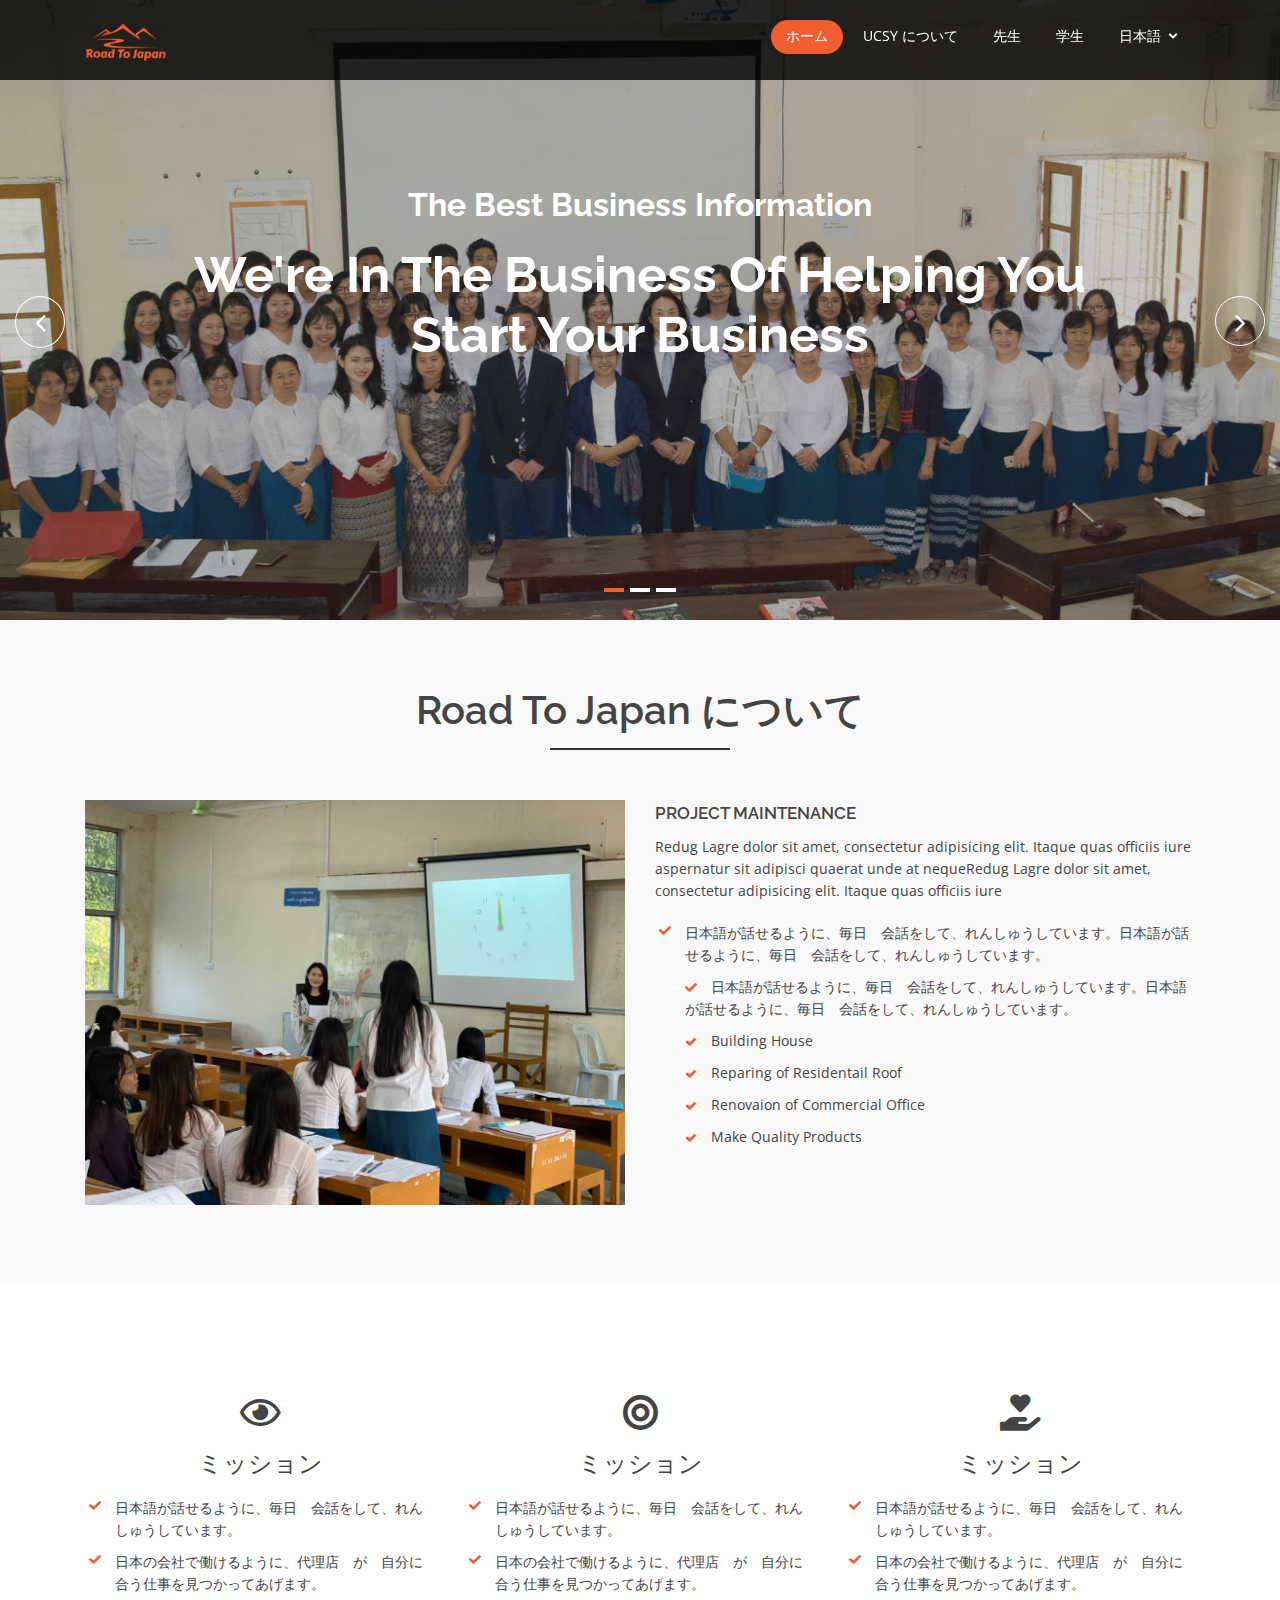
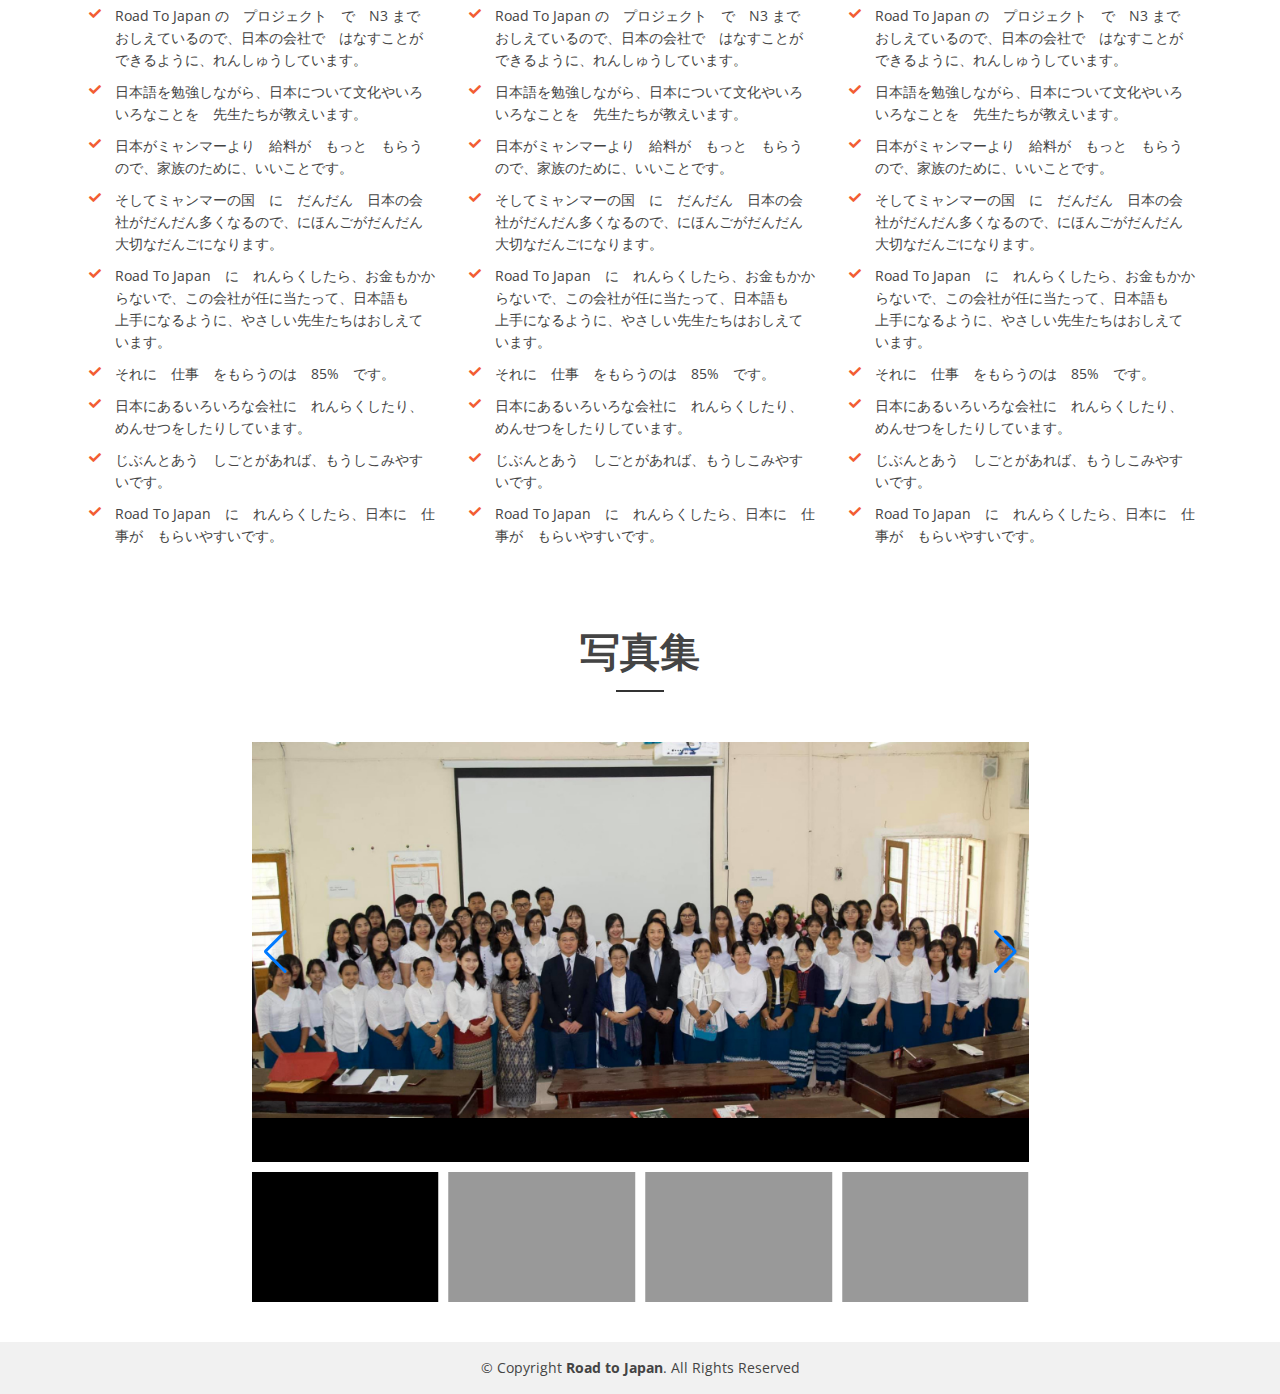
==== commit f5d15f4b: "update website" ====
--- a/index.html
+++ b/index.html
@@ -18,6 +18,7 @@
 
   <!-- Fonts awesome -->
   <link rel="stylesheet" href="https://use.fontawesome.com/releases/v5.15.1/css/all.css">
+
 
   <!-- Vendor CSS Files -->
   <link href="assets/vendor/bootstrap/css/bootstrap.min.css" rel="stylesheet">
@@ -33,9 +34,6 @@
   <!-- Template Main CSS File -->
   <link href="assets/css/style.css" rel="stylesheet">
 
-  <!-- Swiper CSS File -->
-  <!-- <link rel="stylesheet" href="https://unpkg.com/swiper/swiper-bundle.min.css"> -->
-
 
   <!-- =======================================================
   * Template Name: eBusiness - v2.1.1
@@ -43,6 +41,7 @@
   * Author: BootstrapMade.com
   * License: https://bootstrapmade.com/license/
   ======================================================== -->
+
 </head>
 
 <body data-spy="scroll" data-target="#navbar-example">
@@ -52,13 +51,13 @@
     <div class="container d-flex">
 
       <div class="logo mr-auto">
-        <h1 class="text-light"><a href="index.html"><span>Road</span>toJapan</a></h1>
+        <h1 class="text-light"><a href="index.html"><img src="assets/img/logo4.png" alt="Logo" ></a></h1>
         <!-- Uncomment below if you prefer to use an image logo -->
         <!-- <a href="index.html"><img src="assets/img/logo.png" alt="" class="img-fluid"></a>-->
       </div>
 
       <nav class="nav-menu d-none d-lg-block">
-        <ul>
+        <ul class="main">
           <li class="active"><a href="index.html" name="menu-home" caption="menu-home">ホーム</a></li>
           <li><a href="about-ucsy.html" name="menu-about-ucsy" caption="menu-about-ucsy">UCSY について</a></li>
           <li><a href="teachers.html" name="menu-teachers" caption="menu-teachers">先生</a></li>
@@ -75,6 +74,8 @@
 
     </div>
   </header><!-- End Header -->
+
+  
 
   <!-- ======= Slider Section ======= -->
   <div id="home" class="slider-area">
@@ -362,7 +363,70 @@
     
 
 
-   
+  <!-- ======= Portfolio Section ======= -->
+  <div id="portfolio" class="portfolio-area">
+    <div class="container">
+      <div class="row">
+        <div class="col-lg-12 col-md-12 col-sm-12 col-xs-12">
+          <div class="section-headline text-center">
+            <h2>写真集</h2>
+          </div>
+        </div>
+      </div>
+
+    
+      <div id="parent">
+      <!-- Swiper -->
+      <div class="swiper-container gallery-top">
+        <div class="swiper-wrapper">
+          <div class="swiper-slide">
+  
+              <div class="single-awesome-project">
+                <div class="awesome-img">
+                  <a href="#"><img src="assets/img/roadtojapan/1.jpg" alt="" /></a>
+                  <div class="add-actions text-center">
+                    <div class="project-dec">
+                      <a class="venobox" data-gall="myGallery" href="assets/img/roadtojapan/1.jpg">
+                      </a>
+                    </div>
+                  </div>
+                </div>
+              </div>
+            
+          </div>
+          <div class="swiper-slide" style="background-image:url(./images/nature-2.jpg)"></div>
+          <div class="swiper-slide" style="background-image:url(./images/nature-3.jpg)"></div>
+          <div class="swiper-slide" style="background-image:url(./images/nature-4.jpg)"></div>
+          <div class="swiper-slide" style="background-image:url(./images/nature-5.jpg)"></div>
+          <div class="swiper-slide" style="background-image:url(./images/nature-6.jpg)"></div>
+          <div class="swiper-slide" style="background-image:url(./images/nature-7.jpg)"></div>
+          <div class="swiper-slide" style="background-image:url(./images/nature-8.jpg)"></div>
+          <div class="swiper-slide" style="background-image:url(./images/nature-9.jpg)"></div>
+          <div class="swiper-slide" style="background-image:url(./images/nature-10.jpg)"></div>
+        </div>
+        <!-- Add Arrows -->
+        <div class="swiper-button-next swiper-button-dark"></div>
+        <div class="swiper-button-prev swiper-button-dark"></div>
+      </div>
+      <div class="swiper-container gallery-thumbs">
+        <div class="swiper-wrapper">
+          <div class="swiper-slide" style="background-image:url(./images/nature-1.jpg)"></div>
+          <div class="swiper-slide" style="background-image:url(./images/nature-2.jpg)"></div>
+          <div class="swiper-slide" style="background-image:url(./images/nature-3.jpg)"></div>
+          <div class="swiper-slide" style="background-image:url(./images/nature-4.jpg)"></div>
+          <div class="swiper-slide" style="background-image:url(./images/nature-5.jpg)"></div>
+          <div class="swiper-slide" style="background-image:url(./images/nature-6.jpg)"></div>
+          <div class="swiper-slide" style="background-image:url(./images/nature-7.jpg)"></div>
+          <div class="swiper-slide" style="background-image:url(./images/nature-8.jpg)"></div>
+          <div class="swiper-slide" style="background-image:url(./images/nature-9.jpg)"></div>
+          <div class="swiper-slide" style="background-image:url(./images/nature-10.jpg)"></div>
+        </div>
+      </div>
+    </div>
+      
+    
+  </div>
+</div><!-- End Portfolio Section --> 
 
     
 
@@ -386,9 +450,6 @@
 
   <a href="#" class="back-to-top"><i class="fa fa-chevron-up"></i></a>
   <div id="preloader"></div>
-
-  <!-- <script src="https://unpkg.com/swiper/swiper-bundle.min.js"></script> -->
-
 
   <!-- Vendor JS Files -->
   <script src="assets/vendor/jquery/jquery.min.js"></script>
@@ -408,42 +469,70 @@
 
   <!-- Template Main JS File -->
   <script src="assets/js/main.js"></script>
-  <script src="assets/js/translate.js"></script>
+  <script src="assets/js/translate.js"></script> 
+
+  <!-- Jquery LightSlider -->
+  <script src="assets/vendor/jquery-lightslider/js/lightslider.min.js"></script> 
+  <script src="http://ajax.googleapis.com/ajax/libs/jquery/1.9.1/jquery.min.js"></script>
+
+  
   <script>
-      var swiper = new Swiper('.swiper-container', {
-        effect: 'coverflow',
-        grabCursor: true,
-        centeredSlides: true,
-        slidesPerView: 'auto',
-        coverflowEffect: {
-          rotate: 20,
-          stretch: 0,
-          depth: 200,
-          modifier: 1,
-          slideShadows: true,
-        },
+      // var swiper = new Swiper('.swiper-container', {
+      //   effect: 'coverflow',
+      //   grabCursor: true,
+      //   centeredSlides: true,
+      //   slidesPerView: 'auto',
+      //   coverflowEffect: {
+      //     rotate: 20,
+      //     stretch: 0,
+      //     depth: 200,
+      //     modifier: 1,
+      //     slideShadows: true,
+      //   },
+      //   loop: true,
+      //   autoplay: {
+      //       delay: 2500,
+      //       disableOnInteraction: false,
+      //   },
+      //   pagination: {
+      //     el: '.swiper-pagination',
+      //     clickable: true,
+      //   },
+      // });
+
+      // var swiper = new Swiper('.ucsy-swiper-container', {
+      //   spaceBetween: 30,
+      //   effect: 'fade',
+      //   pagination: {
+      //     el: '.swiper-pagination',
+      //     clickable: true,
+      //   },
+      //   navigation: {
+      //     nextEl: '.swiper-button-next',
+      //     prevEl: '.swiper-button-prev',
+      //   },
+      // });
+
+      var galleryThumbs = new Swiper('.gallery-thumbs', {
+        spaceBetween: 10,
+        slidesPerView: 4,
         loop: true,
-        autoplay: {
-            delay: 2500,
-            disableOnInteraction: false,
-        },
-        pagination: {
-          el: '.swiper-pagination',
-          clickable: true,
-        },
+        freeMode: true,
+        loopedSlides: 5, //looped slides should be the same
+        watchSlidesVisibility: true,
+        watchSlidesProgress: true,
       });
-
-      var swiper = new Swiper('.ucsy-swiper-container', {
-        spaceBetween: 30,
-        effect: 'fade',
-        pagination: {
-          el: '.swiper-pagination',
-          clickable: true,
-        },
+      var galleryTop = new Swiper('.gallery-top', {
+        spaceBetween: 10,
+        loop: true,
+        loopedSlides: 5, //looped slides should be the same
         navigation: {
           nextEl: '.swiper-button-next',
           prevEl: '.swiper-button-prev',
         },
+        thumbs: {
+          swiper: galleryThumbs,
+        },
       });
     </script>
 
--- a/assets/css/style.css
+++ b/assets/css/style.css
@@ -14,13 +14,62 @@
 	height: 100%;
 }
 
-.swiper-container {
+/* #Gallery */
+
+#parent {
+	height: 600px;
+}
+
+#parent {
+	font-family: Helvetica Neue, Helvetica, Arial, sans-serif;
+	font-size: 14px;
+	color: #000;
+	margin: 0;
+	padding: 0;
+}
+
+#parent .swiper-container {
+	width: 70%;
+	height: 100%;
+	margin-left: auto;
+	margin-right: auto;
+}
+
+#parent .swiper-slide {
+	background-size: cover;
+	background-position: center;
+	background-color: #000;
+}
+
+#parent .gallery-top {
+	height: 70%;
+	width: 70%;
+}
+
+#parent .gallery-thumbs {
+	height: 25%;
+	box-sizing: border-box;
+	padding: 10px 0;
+}
+
+#parent .gallery-thumbs .swiper-slide {
+	height: 100%;
+	opacity: 0.4;
+}
+
+#parent .gallery-thumbs .swiper-slide-thumb-active {
+	opacity: 1;
+}
+
+/* swiper */
+
+#team .swiper-container {
 	width: 100%;
 	padding-top: 50px;
 	padding-bottom: 50px;
 }
 
-.swiper-slide {
+#team .swiper-slide {
 	background-position: center;
 	background-size: cover;
 	width: 300px;
@@ -118,7 +167,7 @@
 }
 
 a:hover {
-	color: #3ec1d5;
+	color: #f25e32;
 	text-decoration: none;
 }
 
@@ -141,7 +190,7 @@
 .back-to-top {
 	position: fixed;
 	display: none;
-	background: #3ec1d5;
+	background: #f25e32;
 	color: #fff;
 	padding: 6px 12px 9px 12px;
 	font-size: 16px;
@@ -158,13 +207,13 @@
 }
 
 .back-to-top:focus {
-	background: #3ec1d5;
+	background: #f25e32;
 	color: #fff;
 	outline: none;
 }
 
 .back-to-top:hover {
-	background: #3cd6ed;
+	background: #eb6c45;
 	color: #fff;
 }
 
@@ -205,12 +254,12 @@
 }
 
 ::-moz-selection {
-	background: #3ec1d5;
+	background: #f25e32;
 	text-shadow: none;
 }
 
 ::selection {
-	background: #3ec1d5;
+	background: #f25e32;
 	text-shadow: none;
 }
 
@@ -265,7 +314,7 @@
 	z-index: 997;
 	transition: all 0.5s;
 	padding: 20px 0;
-	background: rgba(0, 0, 0, 0.5);
+	background: rgba(0, 0, 0, 0.8);
 }
 
 #header.header-scrolled {
@@ -280,10 +329,6 @@
 	padding: 0;
 	line-height: 1;
 	font-weight: bold;
-}
-
-#header .logo h1 span {
-	color: #3ec1d5;
 }
 
 #header .logo h1 a,
@@ -353,32 +398,36 @@
 .nav-menu a {
 	display: block;
 	position: relative;
-	color: #fafefe;
-	padding: 8px 15px 12px 15px;
+	color: #fff;
+	padding: 5px 15px 7px 15px;
+	margin-left: 5px;
 	transition: 0.3s;
-	font-size: 15px;
+	font-size: 14px;
+	border-radius: 50px;
+	font-family: "Open Sans", sans-serif;
 }
 
 .nav-menu a:hover,
 .nav-menu .active > a,
 .nav-menu li:hover > a {
-	color: #3ec1d5;
+	background: #f25e32;
 	text-decoration: none;
 }
 
 .nav-menu .drop-down ul {
+	display: block;
 	position: absolute;
 	left: 0;
 	top: calc(100% - 30px);
 	z-index: 99;
 	opacity: 0;
 	visibility: hidden;
-	margin: 0;
 	padding: 0;
-	background-color: rgb(210, 219, 230);
+	background: #fff;
 	box-shadow: 0px 0px 30px rgba(127, 137, 161, 0.25);
 	transition: ease all 0.3s;
-	border-radius: 5px;
+	border-radius: 15px;
+	margin-top: 5px;
 }
 
 .nav-menu .drop-down:hover > ul {
@@ -404,8 +453,9 @@
 .nav-menu .drop-down ul .active > a,
 .nav-menu .drop-down ul li:hover > a {
 	color: #fff;
-	background: #547090;
+	background: #f25e32;
 	border-radius: 5px;
+	margin: 0;
 	cursor: pointer;
 }
 
@@ -481,7 +531,7 @@
 	left: 15px;
 	z-index: 9999;
 	overflow-y: auto;
-	background: rgb(210, 219, 230);
+	background: #fff;
 	transition: ease-in-out 0.2s;
 	opacity: 0;
 	visibility: hidden;
@@ -507,7 +557,7 @@
 .mobile-nav a:hover,
 .mobile-nav .active > a,
 .mobile-nav li:hover > a {
-	color: #3ec1d5;
+	color: #f25e32;
 	text-decoration: none;
 }
 
@@ -638,7 +688,7 @@
 .nivo-controlNav a:hover,
 .nivo-controlNav a.active {
 	background: #fff none repeat scroll 0 0;
-	border-color: #3ec1d5;
+	border-color: #f25e32;
 	/* -moz-transform: rotate(180deg);
 	-webkit-transform: rotate(180deg);
 	-o-transform: rotate(180deg);
@@ -874,9 +924,9 @@
 
 .preview-2 .nivo-directionNav a.nivo-nextNav:hover:before,
 .preview-2 .nivo-directionNav a.nivo-prevNav:hover:before {
-	border-color: #3ec1d5;
-	color: #fff;
-	background: #3ec1d5;
+	border-color: #f25e32;
+	color: #fff;
+	background: #f25e32;
 }
 
 .preview-2 .nivo-directionNav a.nivo-nextNav::before {
@@ -917,7 +967,7 @@
 }
 
 .single-well ul li i {
-	color: #3ec1d5;
+	color: #f25e32;
 	padding-right: 10px;
 	font-size: 12px;
 }
@@ -966,7 +1016,7 @@
 
 /* .services-details:hover h4,
 .services-details:hover .services-icon {
-	color: #3ec1d5;
+	color: #f25e32;
 } */
 
 .row.second-row {
@@ -991,7 +1041,7 @@
 }
 
 .single-services ul li i {
-	color: #3ec1d5;
+	color: #f25e32;
 	padding-right: 10px;
 	font-size: 12px;
 }
@@ -1101,7 +1151,7 @@
 }
 
 .email-news .email_button > button:hover {
-	background: #3ec1d5;
+	background: #f25e32;
 	border: 1px solid #fff;
 	color: #fff;
 }
@@ -1111,7 +1161,7 @@
 }
 
 .team-left-icon ul li a:hover {
-	color: #3ec1d5;
+	color: #f25e32;
 	background: #fff;
 	border: 2px solid #fff;
 }
@@ -1188,8 +1238,8 @@
 
 .team-social-icon ul li a:hover {
 	color: #fff;
-	border: 1px solid #3ec1d5;
-	background: #3ec1d5;
+	border: 1px solid #f25e32;
+	background: #f25e32;
 }
 
 .team-content {
@@ -1252,8 +1302,8 @@
 
 .project-menu li a.active,
 .project-menu li a:hover {
-	border-color: #3ec1d5;
-	background: #3ec1d5;
+	border-color: #f25e32;
+	background: #f25e32;
 	color: #fff;
 	text-decoration: none;
 }
@@ -1480,7 +1530,7 @@
 	.owl-dots
 	div.owl-dot.active
 	span {
-	background: #3ec1d5;
+	background: #f25e32;
 }
 
 .testimonial-carousel .owl-nav,
@@ -1499,7 +1549,7 @@
 }
 
 .testimonial-carousel .owl-dot.active {
-	background-color: #3ec1d5 !important;
+	background-color: #f25e32 !important;
 }
 
 .testi-text.text-center > h6 {
@@ -1515,7 +1565,7 @@
 }
 
 .guest-rev > a {
-	color: #3ec1d5;
+	color: #f25e32;
 	font-size: 14px;
 }
 
@@ -1571,7 +1621,7 @@
 }
 
 .footer-logo h2 span {
-	color: #3ec1d5;
+	color: #f25e32;
 }
 
 .footer-icons ul li {
@@ -1602,7 +1652,7 @@
 }
 
 .footer-contacts p span {
-	color: #3ec1d5;
+	color: #f25e32;
 	font-weight: 700;
 }
 
@@ -1617,8 +1667,8 @@
 
 .popular-tag ul li a:hover,
 .footer-icons ul li a:hover {
-	background: #3ec1d5;
-	border: 1px solid #3ec1d5;
+	background: #f25e32;
+	border: 1px solid #f25e32;
 	color: #fff;
 }
 
@@ -1646,7 +1696,7 @@
 
 .copyright-text a:hover {
 	text-decoration: underline;
-	color: #3ec1d5;
+	color: #f25e32;
 }
 
 .copyright-text a {
@@ -1660,7 +1710,7 @@
 
 .copyright a,
 .credits a {
-	color: #3ec1d5;
+	color: #f25e32;
 }
 
 .credits {
@@ -1772,6 +1822,53 @@
 		text-decoration: none;
 		font-size: larger;
 	}
+
+	/* #Gallery */
+
+	#parent {
+		height: 500px;
+	}
+
+	#parent {
+		font-family: Helvetica Neue, Helvetica, Arial, sans-serif;
+		font-size: 14px;
+		color: #000;
+		margin: 0;
+		padding: 0;
+	}
+
+	.swiper-container {
+		width: 100%;
+		height: 100%;
+		margin-left: auto;
+		margin-right: auto;
+	}
+
+	.swiper-slide {
+		background-size: cover;
+		background-position: center;
+		background-color: #000;
+	}
+
+	.gallery-top {
+		height: 70%;
+		width: 100%;
+	}
+
+	.gallery-thumbs {
+		height: 30%;
+		box-sizing: border-box;
+		padding: 10px 0;
+	}
+
+	.gallery-thumbs .swiper-slide {
+		height: 100%;
+		opacity: 0.4;
+	}
+
+	.gallery-thumbs .swiper-slide-thumb-active {
+		opacity: 1;
+	}
 }
 
 /* small mobile :320px. */
@@ -1880,6 +1977,53 @@
 		color: #000;
 		text-decoration: none;
 		font-size: larger;
+	}
+
+	/* #Gallery */
+
+	#parent {
+		height: 300px;
+	}
+
+	#parent {
+		font-family: Helvetica Neue, Helvetica, Arial, sans-serif;
+		font-size: 14px;
+		color: #000;
+		margin: 0;
+		padding: 0;
+	}
+
+	.swiper-container {
+		width: 100%;
+		height: 100%;
+		margin-left: auto;
+		margin-right: auto;
+	}
+
+	.swiper-slide {
+		background-size: cover;
+		background-position: center;
+		background-color: #000;
+	}
+
+	.gallery-top {
+		height: 70%;
+		width: 100%;
+	}
+
+	.gallery-thumbs {
+		height: 30%;
+		box-sizing: border-box;
+		padding: 10px 0;
+	}
+
+	.gallery-thumbs .swiper-slide {
+		height: 100%;
+		opacity: 0.4;
+	}
+
+	.gallery-thumbs .swiper-slide-thumb-active {
+		opacity: 1;
 	}
 }
 
@@ -1911,6 +2055,53 @@
 		text-decoration: none;
 		font-size: larger;
 	}
+
+	/* #Gallery */
+
+	#parent {
+		height: 300px;
+	}
+
+	#parent {
+		font-family: Helvetica Neue, Helvetica, Arial, sans-serif;
+		font-size: 14px;
+		color: #000;
+		margin: 0;
+		padding: 0;
+	}
+
+	.swiper-container {
+		width: 100%;
+		height: 100%;
+		margin-left: auto;
+		margin-right: auto;
+	}
+
+	.swiper-slide {
+		background-size: cover;
+		background-position: center;
+		background-color: #000;
+	}
+
+	.gallery-top {
+		height: 70%;
+		width: 100%;
+	}
+
+	.gallery-thumbs {
+		height: 30%;
+		box-sizing: border-box;
+		padding: 10px 0;
+	}
+
+	.gallery-thumbs .swiper-slide {
+		height: 100%;
+		opacity: 0.4;
+	}
+
+	.gallery-thumbs .swiper-slide-thumb-active {
+		opacity: 1;
+	}
 }
 
 @media (max-width: 575px) {
@@ -1925,4 +2116,51 @@
 		text-decoration: none;
 		font-size: larger;
 	}
-}
+
+	/* #Gallery */
+
+	#parent {
+		height: 300px;
+	}
+
+	#parent {
+		font-family: Helvetica Neue, Helvetica, Arial, sans-serif;
+		font-size: 14px;
+		color: #000;
+		margin: 0;
+		padding: 0;
+	}
+
+	.swiper-container {
+		width: 100%;
+		height: 100%;
+		margin-left: auto;
+		margin-right: auto;
+	}
+
+	.swiper-slide {
+		background-size: cover;
+		background-position: center;
+		background-color: #000;
+	}
+
+	.gallery-top {
+		height: 70%;
+		width: 100%;
+	}
+
+	.gallery-thumbs {
+		height: 30%;
+		box-sizing: border-box;
+		padding: 10px 0;
+	}
+
+	.gallery-thumbs .swiper-slide {
+		height: 100%;
+		opacity: 0.4;
+	}
+
+	.gallery-thumbs .swiper-slide-thumb-active {
+		opacity: 1;
+	}
+}
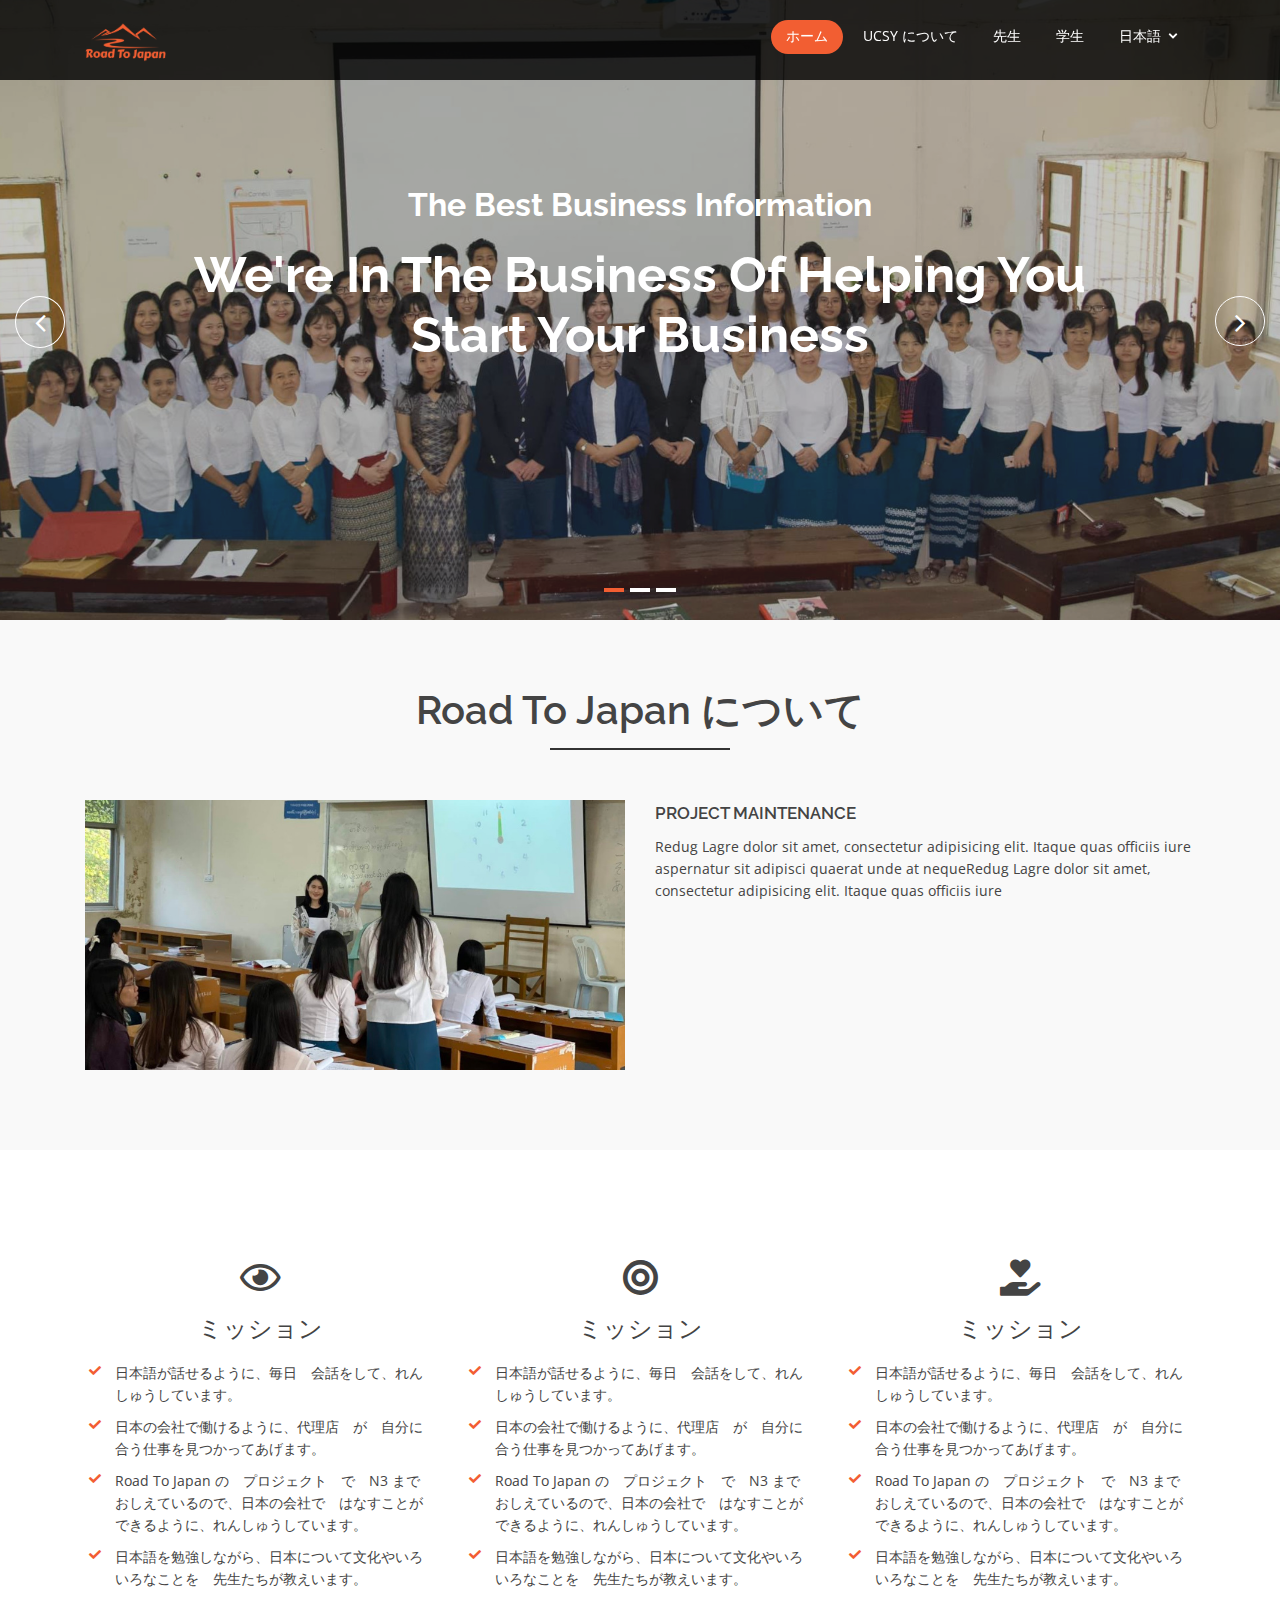
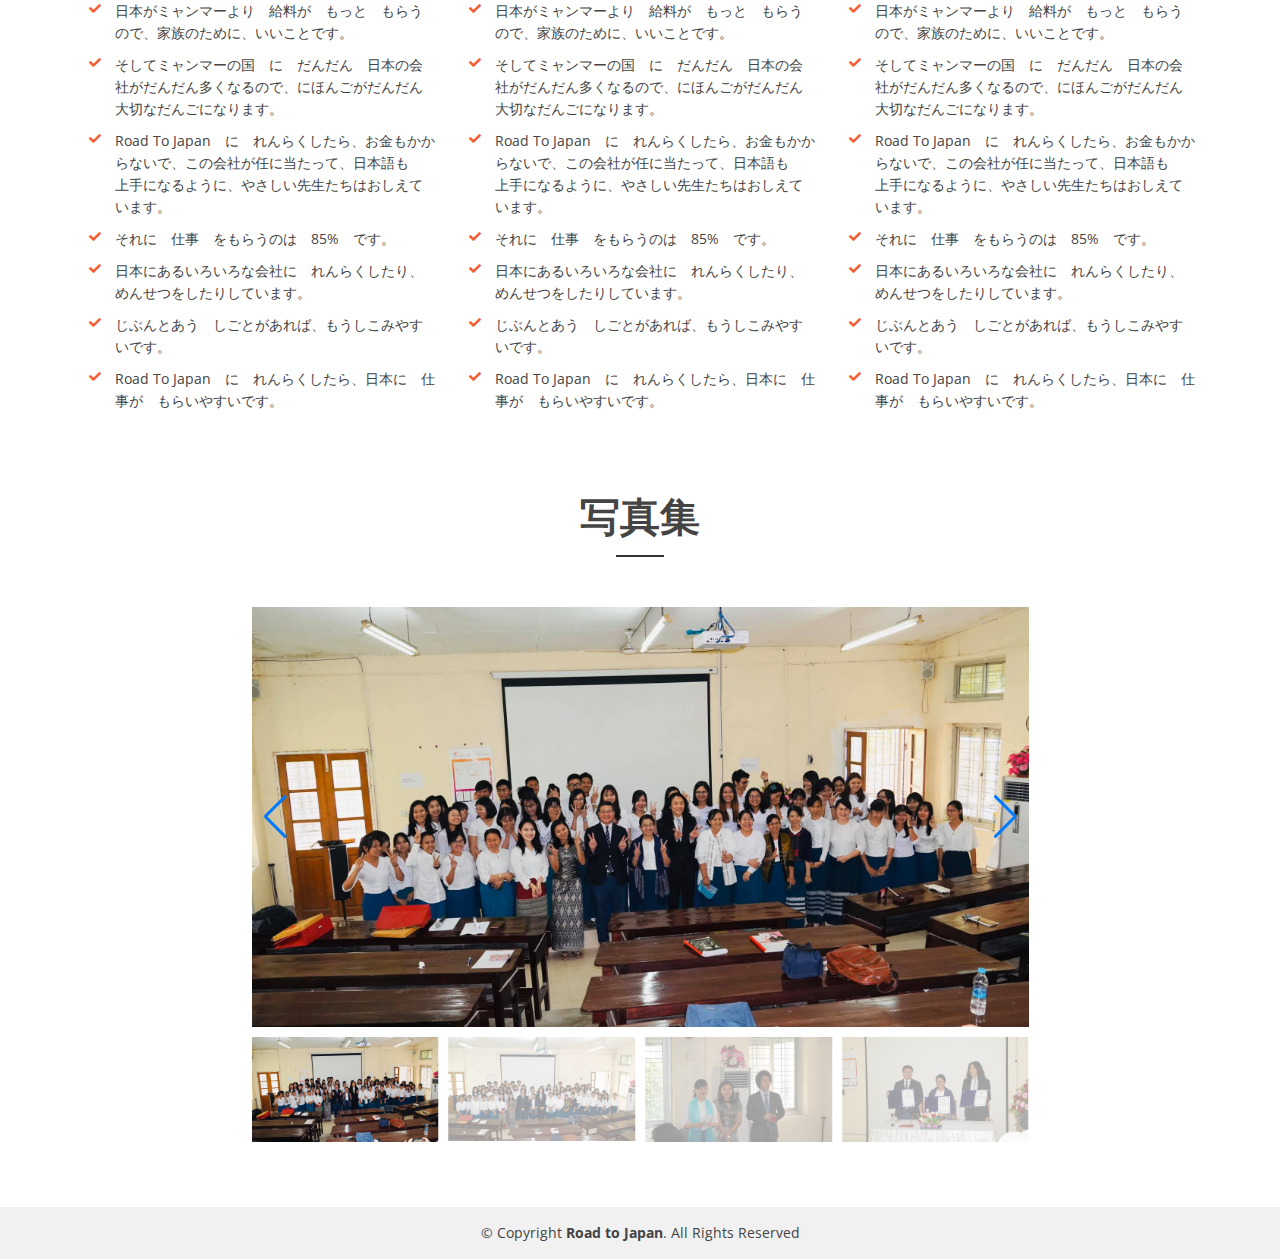
==== commit cbac13c7: "insert images" ====
--- a/index.html
+++ b/index.html
@@ -5,13 +5,12 @@
   <meta charset="utf-8">
   <meta content="width=device-width, initial-scale=1.0" name="viewport">
 
-  <title>eBusiness Bootstrap Template - Index</title>
+  <title>Road To Japan</title>
   <meta content="" name="descriptison">
   <meta content="" name="keywords">
 
   <!-- Favicons -->
-  <link href="assets/img/favicon.png" rel="icon">
-  <link href="assets/img/apple-touch-icon.png" rel="apple-touch-icon">
+  <link href="assets/img/logo4.png" rel="icon">
 
   <!-- Google Fonts -->
   <link href="https://fonts.googleapis.com/css?family=Open+Sans:300,400,400i,600,700|Raleway:300,400,400i,500,500i,700,800,900" rel="stylesheet">
@@ -166,7 +165,7 @@
           <div class="col-md-6 col-sm-6 col-xs-12">
             <div class="well-left">
               <div class="single-well">
-                  <img src="assets/img/roadtojapan/IMG_5130.JPG" alt="">
+                  <img src="assets/img/roadtojapan/about.jpg" alt="">
               </div>
             </div>
           </div>
@@ -180,24 +179,6 @@
                 <p>
                   Redug Lagre dolor sit amet, consectetur adipisicing elit. Itaque quas officiis iure aspernatur sit adipisci quaerat unde at nequeRedug Lagre dolor sit amet, consectetur adipisicing elit. Itaque quas officiis iure
                 </p>
-                <ul class="fa-ul">
-                  <li><span class="fa-li"><i class="fas fa-check"></i></span>日本語が話せるように、毎日　会話をして、れんしゅうしています。日本語が話せるように、毎日　会話をして、れんしゅうしています。</li>
-                  <li>
-                    <i class="fas fa-check"></i> <span>日本語が話せるように、毎日　会話をして、れんしゅうしています。日本語が話せるように、毎日　会話をして、れんしゅうしています。</span>
-                  </li>
-                  <li>
-                    <i class="fa fa-check"></i> Building House
-                  </li>
-                  <li>
-                    <i class="fa fa-check"></i> Reparing of Residentail Roof
-                  </li>
-                  <li>
-                    <i class="fa fa-check"></i> Renovaion of Commercial Office
-                  </li>
-                  <li>
-                    <i class="fa fa-check"></i> Make Quality Products
-                  </li>
-                </ul>
               </div>
             </div>
           </div>
@@ -379,30 +360,42 @@
       <!-- Swiper -->
       <div class="swiper-container gallery-top">
         <div class="swiper-wrapper">
-          <div class="swiper-slide">
-  
-              <div class="single-awesome-project">
-                <div class="awesome-img">
-                  <a href="#"><img src="assets/img/roadtojapan/1.jpg" alt="" /></a>
-                  <div class="add-actions text-center">
-                    <div class="project-dec">
-                      <a class="venobox" data-gall="myGallery" href="assets/img/roadtojapan/1.jpg">
-                      </a>
-                    </div>
-                  </div>
-                </div>
-              </div>
-            
-          </div>
-          <div class="swiper-slide" style="background-image:url(./images/nature-2.jpg)"></div>
-          <div class="swiper-slide" style="background-image:url(./images/nature-3.jpg)"></div>
-          <div class="swiper-slide" style="background-image:url(./images/nature-4.jpg)"></div>
-          <div class="swiper-slide" style="background-image:url(./images/nature-5.jpg)"></div>
-          <div class="swiper-slide" style="background-image:url(./images/nature-6.jpg)"></div>
-          <div class="swiper-slide" style="background-image:url(./images/nature-7.jpg)"></div>
-          <div class="swiper-slide" style="background-image:url(./images/nature-8.jpg)"></div>
-          <div class="swiper-slide" style="background-image:url(./images/nature-9.jpg)"></div>
-          <div class="swiper-slide" style="background-image:url(./images/nature-10.jpg)"></div>
+          <div class="swiper-slide"><img src="assets/img/roadtojapan/4.jpg" alt="" /></div>
+          <div class="swiper-slide"><img src="assets/img/roadtojapan/5.jpg" alt="" /></div>
+          <div class="swiper-slide"><img src="assets/img/roadtojapan/6.jpg" alt="" /></div>
+          <div class="swiper-slide"><img src="assets/img/roadtojapan/7.jpg" alt="" /></div>
+          <div class="swiper-slide"><img src="assets/img/roadtojapan/8.jpg" alt="" /></div>
+          <div class="swiper-slide"><img src="assets/img/roadtojapan/9.jpg" alt="" /></div>
+          <div class="swiper-slide"><img src="assets/img/roadtojapan/10.jpg" alt="" /></div>
+          <div class="swiper-slide"><img src="assets/img/roadtojapan/11.jpg" alt="" /></div>
+          <div class="swiper-slide"><img src="assets/img/roadtojapan/12.jpg" alt="" /></div>
+          <div class="swiper-slide"><img src="assets/img/roadtojapan/13.jpg" alt="" /></div>
+          <div class="swiper-slide"><img src="assets/img/roadtojapan/14.jpg" alt="" /></div>
+          <div class="swiper-slide"><img src="assets/img/roadtojapan/15.jpg" alt="" /></div>
+          <div class="swiper-slide"><img src="assets/img/roadtojapan/16.jpg" alt="" /></div>
+          <div class="swiper-slide"><img src="assets/img/roadtojapan/17.jpg" alt="" /></div>
+          <div class="swiper-slide"><img src="assets/img/roadtojapan/18.jpg" alt="" /></div>
+          <div class="swiper-slide"><img src="assets/img/roadtojapan/19.jpg" alt="" /></div>
+          <div class="swiper-slide"><img src="assets/img/roadtojapan/20.jpg" alt="" /></div>
+          <div class="swiper-slide"><img src="assets/img/roadtojapan/21.jpg" alt="" /></div>
+          <div class="swiper-slide"><img src="assets/img/roadtojapan/22.jpg" alt="" /></div>
+          <div class="swiper-slide"><img src="assets/img/roadtojapan/23.jpg" alt="" /></div>
+          <div class="swiper-slide"><img src="assets/img/roadtojapan/24.jpg" alt="" /></div>
+          <div class="swiper-slide"><img src="assets/img/roadtojapan/25.jpg" alt="" /></div>
+          <div class="swiper-slide"><img src="assets/img/roadtojapan/26.jpg" alt="" /></div>
+          <div class="swiper-slide"><img src="assets/img/roadtojapan/27.jpg" alt="" /></div>
+          <div class="swiper-slide"><img src="assets/img/roadtojapan/28.jpg" alt="" /></div>
+          <div class="swiper-slide"><img src="assets/img/roadtojapan/29.jpg" alt="" /></div>
+          <div class="swiper-slide"><img src="assets/img/roadtojapan/30.jpg" alt="" /></div>
+          <div class="swiper-slide"><img src="assets/img/roadtojapan/31.jpg" alt="" /></div>
+          <div class="swiper-slide"><img src="assets/img/roadtojapan/32.jpg" alt="" /></div>
+          <div class="swiper-slide"><img src="assets/img/roadtojapan/33.jpg" alt="" /></div>
+          <div class="swiper-slide"><img src="assets/img/roadtojapan/34.jpg" alt="" /></div>
+          <div class="swiper-slide"><img src="assets/img/roadtojapan/35.jpg" alt="" /></div>
+          <div class="swiper-slide"><img src="assets/img/roadtojapan/36.jpg" alt="" /></div>
+          <div class="swiper-slide"><img src="assets/img/roadtojapan/37.jpg" alt="" /></div>
+          <div class="swiper-slide"><img src="assets/img/roadtojapan/38.jpg" alt="" /></div>
+          <div class="swiper-slide"><img src="assets/img/roadtojapan/39.jpg" alt="" /></div>
         </div>
         <!-- Add Arrows -->
         <div class="swiper-button-next swiper-button-dark"></div>
@@ -410,16 +403,42 @@
       </div>
       <div class="swiper-container gallery-thumbs">
         <div class="swiper-wrapper">
-          <div class="swiper-slide" style="background-image:url(./images/nature-1.jpg)"></div>
-          <div class="swiper-slide" style="background-image:url(./images/nature-2.jpg)"></div>
-          <div class="swiper-slide" style="background-image:url(./images/nature-3.jpg)"></div>
-          <div class="swiper-slide" style="background-image:url(./images/nature-4.jpg)"></div>
-          <div class="swiper-slide" style="background-image:url(./images/nature-5.jpg)"></div>
-          <div class="swiper-slide" style="background-image:url(./images/nature-6.jpg)"></div>
-          <div class="swiper-slide" style="background-image:url(./images/nature-7.jpg)"></div>
-          <div class="swiper-slide" style="background-image:url(./images/nature-8.jpg)"></div>
-          <div class="swiper-slide" style="background-image:url(./images/nature-9.jpg)"></div>
-          <div class="swiper-slide" style="background-image:url(./images/nature-10.jpg)"></div>
+          <div class="swiper-slide"><img src="assets/img/roadtojapan/4.jpg" alt="" /></div>
+          <div class="swiper-slide"><img src="assets/img/roadtojapan/5.jpg" alt="" /></div>
+          <div class="swiper-slide"><img src="assets/img/roadtojapan/6.jpg" alt="" /></div>
+          <div class="swiper-slide"><img src="assets/img/roadtojapan/7.jpg" alt="" /></div>
+          <div class="swiper-slide"><img src="assets/img/roadtojapan/8.jpg" alt="" /></div>
+          <div class="swiper-slide"><img src="assets/img/roadtojapan/9.jpg" alt="" /></div>
+          <div class="swiper-slide"><img src="assets/img/roadtojapan/10.jpg" alt="" /></div>
+          <div class="swiper-slide"><img src="assets/img/roadtojapan/11.jpg" alt="" /></div>
+          <div class="swiper-slide"><img src="assets/img/roadtojapan/12.jpg" alt="" /></div>
+          <div class="swiper-slide"><img src="assets/img/roadtojapan/13.jpg" alt="" /></div>
+          <div class="swiper-slide"><img src="assets/img/roadtojapan/14.jpg" alt="" /></div>
+          <div class="swiper-slide"><img src="assets/img/roadtojapan/15.jpg" alt="" /></div>
+          <div class="swiper-slide"><img src="assets/img/roadtojapan/16.jpg" alt="" /></div>
+          <div class="swiper-slide"><img src="assets/img/roadtojapan/17.jpg" alt="" /></div>
+          <div class="swiper-slide"><img src="assets/img/roadtojapan/18.jpg" alt="" /></div>
+          <div class="swiper-slide"><img src="assets/img/roadtojapan/19.jpg" alt="" /></div>
+          <div class="swiper-slide"><img src="assets/img/roadtojapan/20.jpg" alt="" /></div>
+          <div class="swiper-slide"><img src="assets/img/roadtojapan/21.jpg" alt="" /></div>
+          <div class="swiper-slide"><img src="assets/img/roadtojapan/22.jpg" alt="" /></div>
+          <div class="swiper-slide"><img src="assets/img/roadtojapan/23.jpg" alt="" /></div>
+          <div class="swiper-slide"><img src="assets/img/roadtojapan/24.jpg" alt="" /></div>
+          <div class="swiper-slide"><img src="assets/img/roadtojapan/25.jpg" alt="" /></div>
+          <div class="swiper-slide"><img src="assets/img/roadtojapan/26.jpg" alt="" /></div>
+          <div class="swiper-slide"><img src="assets/img/roadtojapan/27.jpg" alt="" /></div>
+          <div class="swiper-slide"><img src="assets/img/roadtojapan/28.jpg" alt="" /></div>
+          <div class="swiper-slide"><img src="assets/img/roadtojapan/29.jpg" alt="" /></div>
+          <div class="swiper-slide"><img src="assets/img/roadtojapan/30.jpg" alt="" /></div>
+          <div class="swiper-slide"><img src="assets/img/roadtojapan/31.jpg" alt="" /></div>
+          <div class="swiper-slide"><img src="assets/img/roadtojapan/32.jpg" alt="" /></div>
+          <div class="swiper-slide"><img src="assets/img/roadtojapan/33.jpg" alt="" /></div>
+          <div class="swiper-slide"><img src="assets/img/roadtojapan/34.jpg" alt="" /></div>
+          <div class="swiper-slide"><img src="assets/img/roadtojapan/35.jpg" alt="" /></div>
+          <div class="swiper-slide"><img src="assets/img/roadtojapan/36.jpg" alt="" /></div>
+          <div class="swiper-slide"><img src="assets/img/roadtojapan/37.jpg" alt="" /></div>
+          <div class="swiper-slide"><img src="assets/img/roadtojapan/38.jpg" alt="" /></div>
+          <div class="swiper-slide"><img src="assets/img/roadtojapan/39.jpg" alt="" /></div>
         </div>
       </div>
     </div>
--- a/assets/css/style.css
+++ b/assets/css/style.css
@@ -38,7 +38,6 @@
 #parent .swiper-slide {
 	background-size: cover;
 	background-position: center;
-	background-color: #000;
 }
 
 #parent .gallery-top {
@@ -61,15 +60,30 @@
 	opacity: 1;
 }
 
-/* swiper */
-
-#team .swiper-container {
+/* Teachers swiper */
+
+#teachers .swiper-container {
 	width: 100%;
 	padding-top: 50px;
 	padding-bottom: 50px;
 }
 
-#team .swiper-slide {
+#teachers .swiper-slide {
+	background-position: center;
+	background-size: cover;
+	width: 300px;
+	height: 100%;
+}
+
+/* Students swiper */
+
+#students .swiper-container {
+	width: 100%;
+	padding-top: 50px;
+	padding-bottom: 50px;
+}
+
+#students .swiper-slide {
 	background-position: center;
 	background-size: cover;
 	width: 300px;
@@ -1212,8 +1226,7 @@
 }
 
 .team-social-icon {
-	left: 50%;
-	margin-left: -61px;
+	left: 45%;
 	opacity: 0;
 	position: absolute;
 	top: 30%;
@@ -1739,6 +1752,52 @@
 		font-size: 18px;
 		line-height: 28px;
 	}
+
+	/* #Gallery */
+
+	#parent {
+		height: 600px;
+	}
+
+	#parent {
+		font-family: Helvetica Neue, Helvetica, Arial, sans-serif;
+		font-size: 14px;
+		color: #000;
+		margin: 0;
+		padding: 0;
+	}
+
+	#parent .swiper-container {
+		width: 70%;
+		height: 100%;
+		margin-left: auto;
+		margin-right: auto;
+	}
+
+	#parent .swiper-slide {
+		background-size: cover;
+		background-position: center;
+	}
+
+	#parent .gallery-top {
+		height: 60%;
+		width: 70%;
+	}
+
+	#parent .gallery-thumbs {
+		height: 18%;
+		box-sizing: border-box;
+		padding: 10px 0;
+	}
+
+	#parent .gallery-thumbs .swiper-slide {
+		height: 100%;
+		opacity: 0.4;
+	}
+
+	#parent .gallery-thumbs .swiper-slide-thumb-active {
+		opacity: 1;
+	}
 }
 
 /* Tablet desktop :768px. */
@@ -1837,36 +1896,35 @@
 		padding: 0;
 	}
 
-	.swiper-container {
+	#parent .swiper-container {
 		width: 100%;
 		height: 100%;
 		margin-left: auto;
 		margin-right: auto;
 	}
 
-	.swiper-slide {
+	#parent .swiper-slide {
 		background-size: cover;
 		background-position: center;
-		background-color: #000;
-	}
-
-	.gallery-top {
-		height: 70%;
+	}
+
+	#parent .gallery-top {
+		height: 75%;
 		width: 100%;
 	}
 
-	.gallery-thumbs {
-		height: 30%;
+	#parent .gallery-thumbs {
+		height: 20%;
 		box-sizing: border-box;
 		padding: 10px 0;
 	}
 
-	.gallery-thumbs .swiper-slide {
+	#parent .gallery-thumbs .swiper-slide {
 		height: 100%;
 		opacity: 0.4;
 	}
 
-	.gallery-thumbs .swiper-slide-thumb-active {
+	#parent .gallery-thumbs .swiper-slide-thumb-active {
 		opacity: 1;
 	}
 }
@@ -1993,37 +2051,66 @@
 		padding: 0;
 	}
 
-	.swiper-container {
+	#parent .swiper-container {
 		width: 100%;
 		height: 100%;
 		margin-left: auto;
 		margin-right: auto;
 	}
 
-	.swiper-slide {
+	#parent .swiper-slide {
 		background-size: cover;
 		background-position: center;
-		background-color: #000;
-	}
-
-	.gallery-top {
-		height: 70%;
+	}
+
+	#parent .gallery-top {
+		height: 50%;
 		width: 100%;
 	}
 
-	.gallery-thumbs {
+	#parent .gallery-thumbs {
 		height: 30%;
 		box-sizing: border-box;
 		padding: 10px 0;
 	}
 
-	.gallery-thumbs .swiper-slide {
+	#parent .gallery-thumbs .swiper-slide {
 		height: 100%;
 		opacity: 0.4;
 	}
 
-	.gallery-thumbs .swiper-slide-thumb-active {
+	#parent .gallery-thumbs .swiper-slide-thumb-active {
 		opacity: 1;
+	}
+
+	/* Teachers swiper */
+
+	#teachers .swiper-container {
+		width: 100%;
+		padding-top: 50px;
+		padding-bottom: 50px;
+	}
+
+	#teachers .swiper-slide {
+		background-position: center;
+		background-size: cover;
+		width: 300px;
+		height: 422px;
+	}
+
+	/* Students swiper */
+
+	#students .swiper-container {
+		width: 100%;
+		padding-top: 50px;
+		padding-bottom: 50px;
+	}
+
+	#students .swiper-slide {
+		background-position: center;
+		background-size: cover;
+		width: 300px;
+		height: 475px;
 	}
 }
 
@@ -2070,36 +2157,35 @@
 		padding: 0;
 	}
 
-	.swiper-container {
+	#parent .swiper-container {
 		width: 100%;
 		height: 100%;
 		margin-left: auto;
 		margin-right: auto;
 	}
 
-	.swiper-slide {
+	#parent .swiper-slide {
 		background-size: cover;
 		background-position: center;
-		background-color: #000;
-	}
-
-	.gallery-top {
+	}
+
+	#parent .gallery-top {
 		height: 70%;
 		width: 100%;
 	}
 
-	.gallery-thumbs {
+	#parent .gallery-thumbs {
 		height: 30%;
 		box-sizing: border-box;
 		padding: 10px 0;
 	}
 
-	.gallery-thumbs .swiper-slide {
+	#parent .gallery-thumbs .swiper-slide {
 		height: 100%;
 		opacity: 0.4;
 	}
 
-	.gallery-thumbs .swiper-slide-thumb-active {
+	#parent .gallery-thumbs .swiper-slide-thumb-active {
 		opacity: 1;
 	}
 }
@@ -2131,36 +2217,35 @@
 		padding: 0;
 	}
 
-	.swiper-container {
+	#parent .swiper-container {
 		width: 100%;
 		height: 100%;
 		margin-left: auto;
 		margin-right: auto;
 	}
 
-	.swiper-slide {
+	#parent .swiper-slide {
 		background-size: cover;
 		background-position: center;
-		background-color: #000;
-	}
-
-	.gallery-top {
-		height: 70%;
+	}
+
+	#parent .gallery-top {
+		height: 64%;
 		width: 100%;
 	}
 
-	.gallery-thumbs {
-		height: 30%;
+	#parent .gallery-thumbs {
+		height: 20%;
 		box-sizing: border-box;
 		padding: 10px 0;
 	}
 
-	.gallery-thumbs .swiper-slide {
+	#parent .gallery-thumbs .swiper-slide {
 		height: 100%;
 		opacity: 0.4;
 	}
 
-	.gallery-thumbs .swiper-slide-thumb-active {
+	#parent .gallery-thumbs .swiper-slide-thumb-active {
 		opacity: 1;
 	}
 }
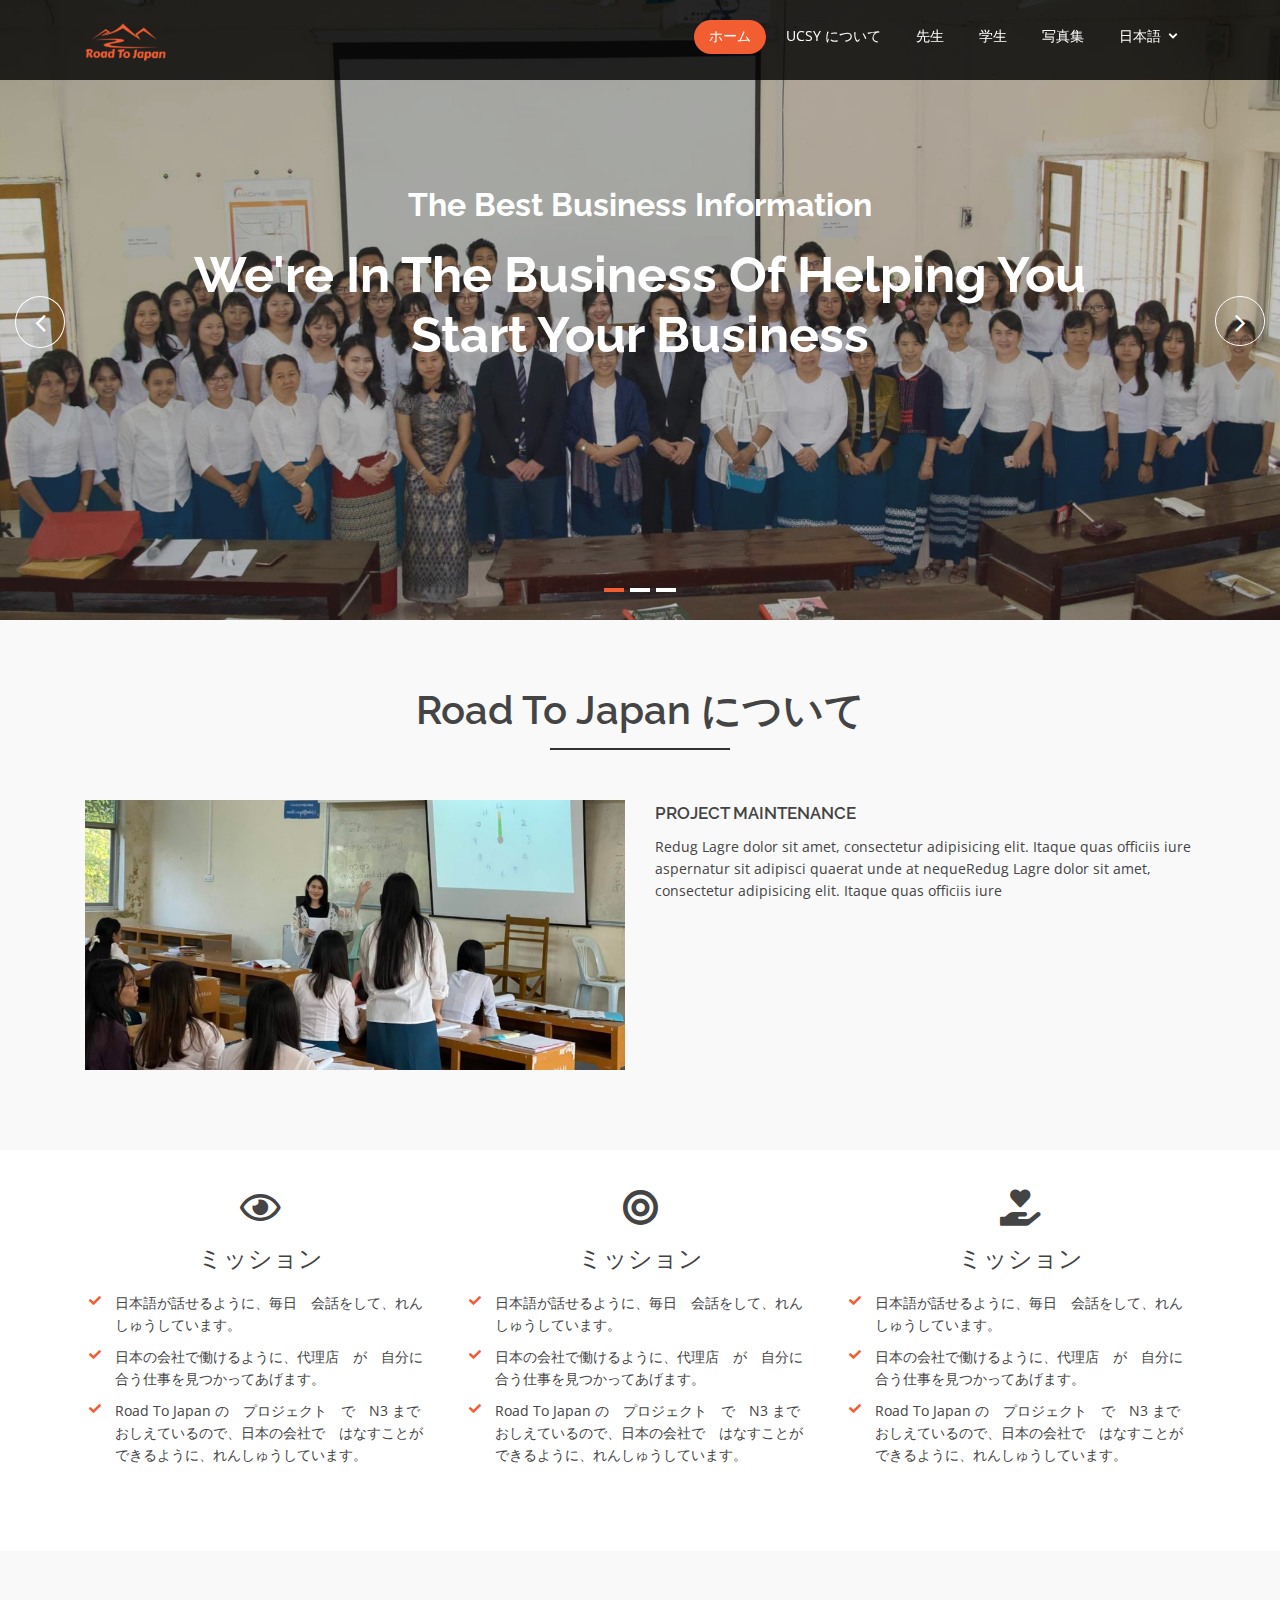
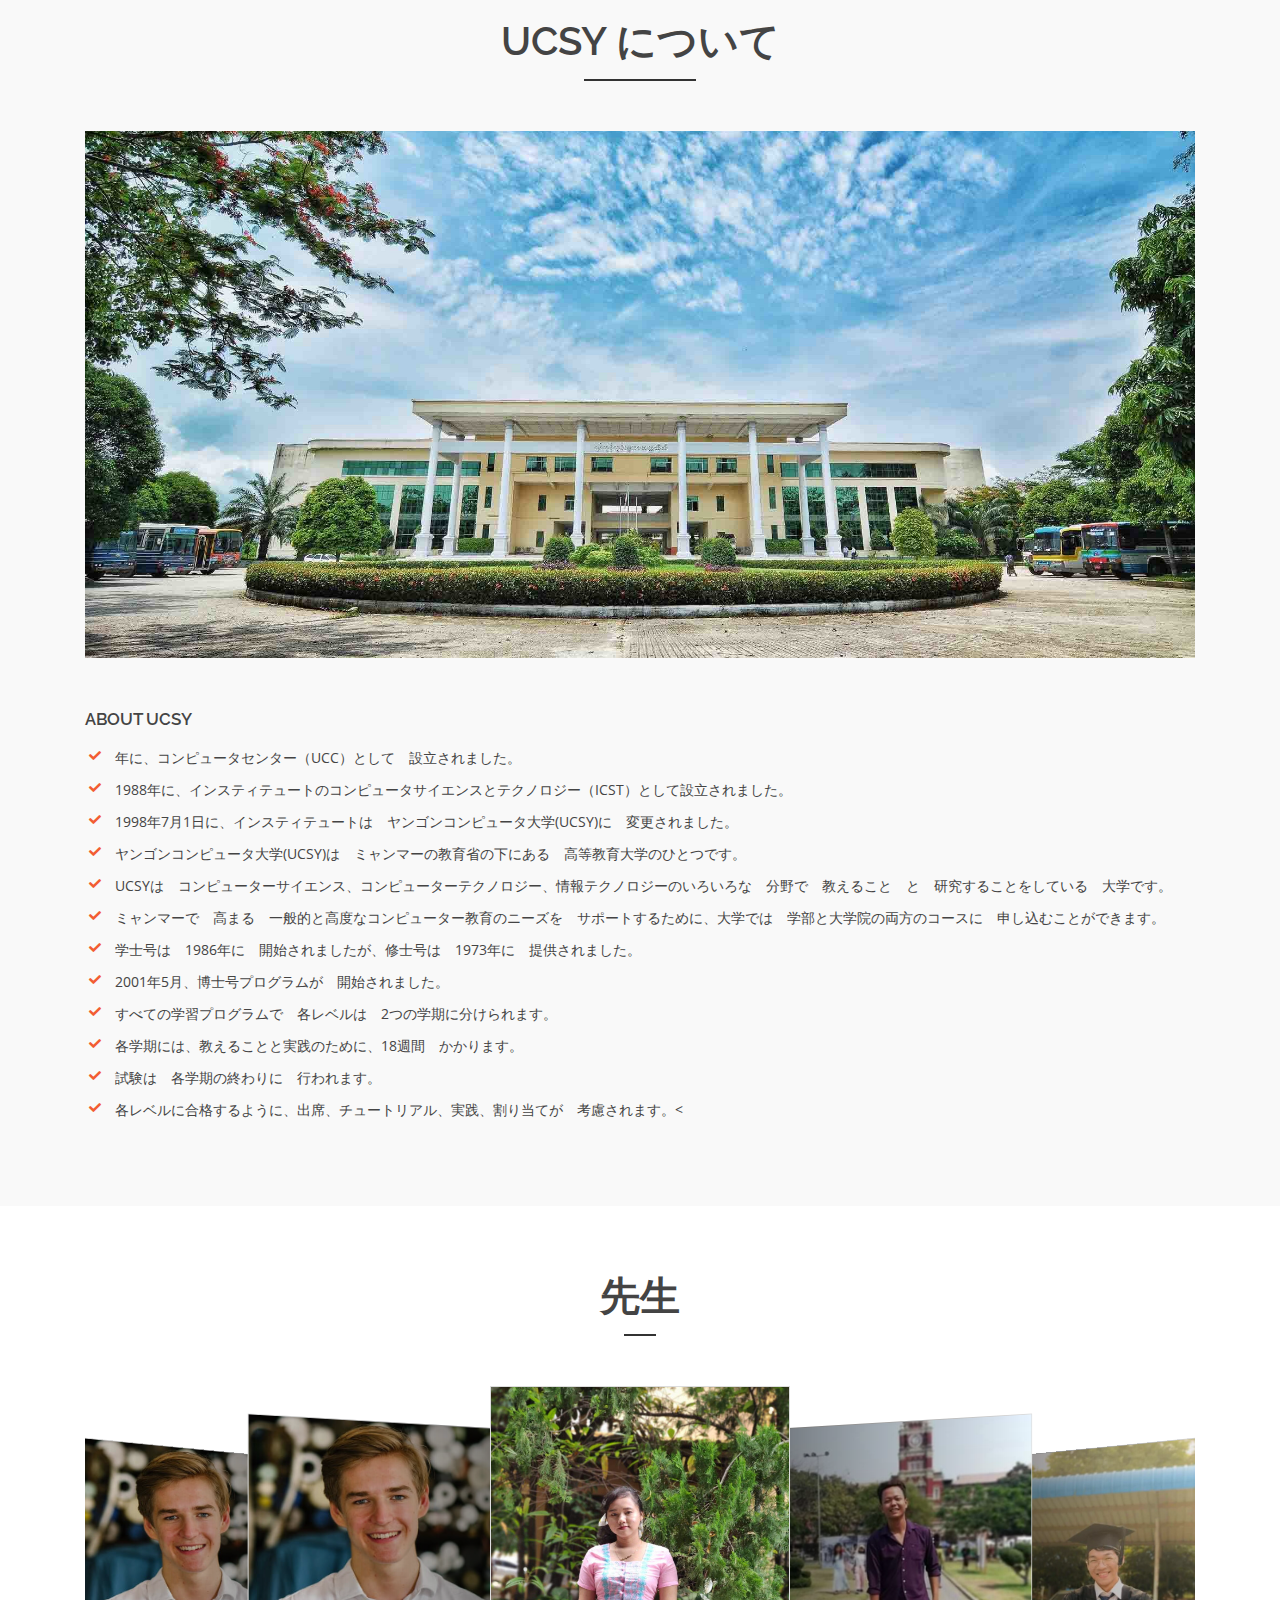
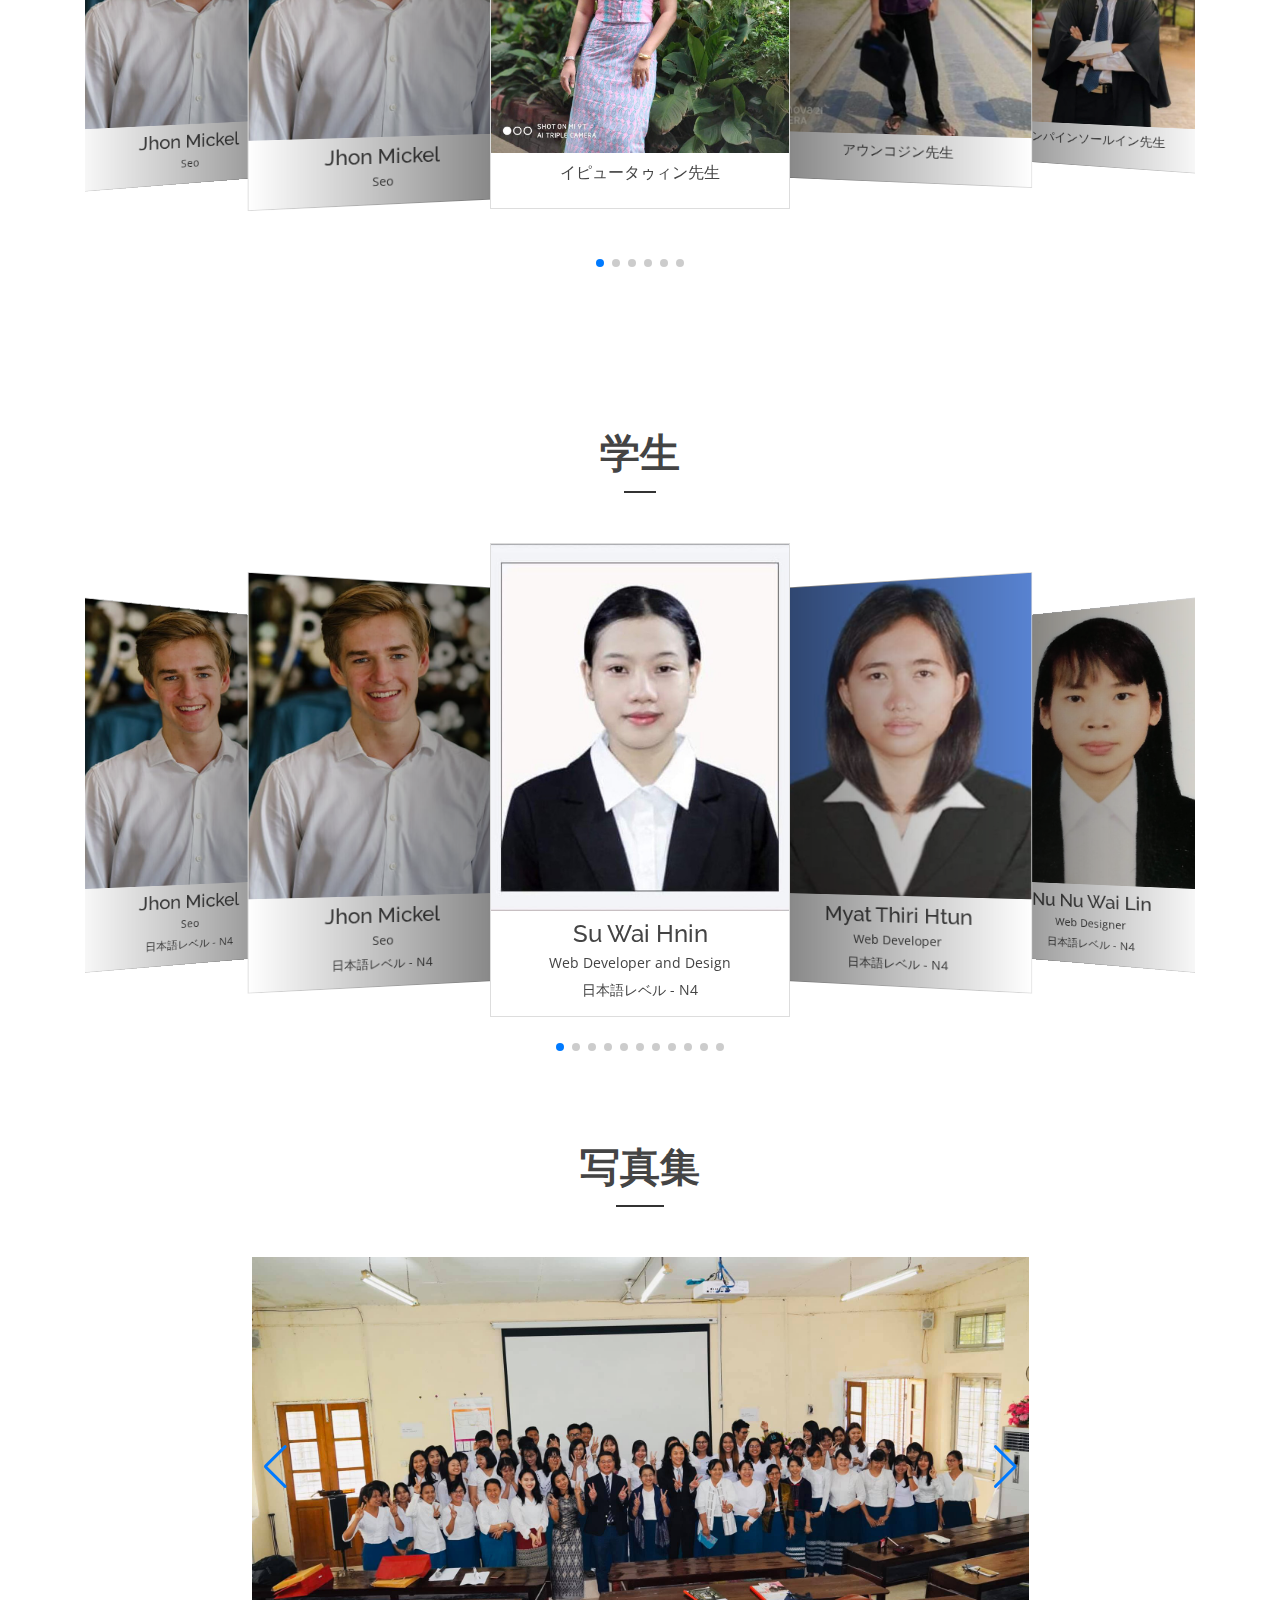
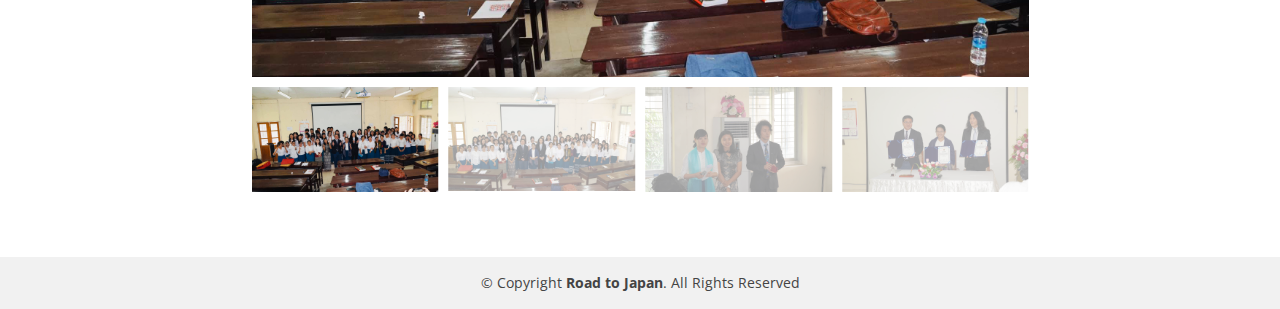
==== commit 4097b9c4: "update website" ====
--- a/index.html
+++ b/index.html
@@ -58,9 +58,10 @@
       <nav class="nav-menu d-none d-lg-block">
         <ul class="main">
           <li class="active"><a href="index.html" name="menu-home" caption="menu-home">ホーム</a></li>
-          <li><a href="about-ucsy.html" name="menu-about-ucsy" caption="menu-about-ucsy">UCSY について</a></li>
-          <li><a href="teachers.html" name="menu-teachers" caption="menu-teachers">先生</a></li>
-          <li><a href="students.html" name="menu-students" caption="menu-students">学生</a></li>
+          <li><a href="#about-ucsy" name="menu-about-ucsy" caption="menu-about-ucsy">UCSY について</a></li>
+          <li><a href="#teachers" name="menu-teachers" caption="menu-teachers">先生</a></li>
+          <li><a href="#students" name="menu-students" caption="menu-students">学生</a></li>
+          <li><a href="#photos" name="menu-photos" caption="menu-photos">写真集</a></li>
           <li class="drop-down"><a name="lng" caption="lng"><img src="https://www.countryflags.io/jp/flat/32.png"/>日本語</a>
             <ul>
               <li><a id="mm_button"><img src="https://www.countryflags.io/mm/flat/32.png"/>မြန်မာစာ</a></li>
@@ -178,7 +179,7 @@
                 </a>
                 <p>
                   Redug Lagre dolor sit amet, consectetur adipisicing elit. Itaque quas officiis iure aspernatur sit adipisci quaerat unde at nequeRedug Lagre dolor sit amet, consectetur adipisicing elit. Itaque quas officiis iure
-                </p>
+                </p>                                                                                                                                                                                                                                                                                                                               
               </div>
             </div>
           </div>
@@ -188,7 +189,7 @@
     </div><!-- End About Section -->
 
     <!-- ======= Services Section ======= -->
-    <div id="services" class="services-area area-padding">
+    <div id="aims" class="services-area area-padding pt-0">
       <div class="container">
         <div class="row text-center">
           <!-- Start Left services -->
@@ -210,30 +211,7 @@
                     <li>
                       <span class="fa-li"><i class="fas fa-check"></i></span><span name="mission-content-3" caption="mission-content-3">Road To Japan の　プロジェクト　で　N3 まで　おしえているので、日本の会社で　はなすことができるように、れんしゅうしています。</span>
                     </li>
-                    <li>
-                      <span class="fa-li"><i class="fas fa-check"></i></span><span name="mission-content-4" caption="mission-content-4">日本語を勉強しながら、日本について文化やいろいろなことを　先生たちが教えいます。</span>
-                    </li>
-                    <li>
-                      <span class="fa-li"><i class="fas fa-check"></i></span><span name="mission-content-5" caption="mission-content-5">日本がミャンマーより　給料が　もっと　もらうので、家族のために、いいことです。</span>
-                    </li>
-                    <li>
-                      <span class="fa-li"><i class="fas fa-check"></i></span><span name="mission-content-6" caption="mission-content-6">そしてミャンマーの国　に　だんだん　日本の会社がだんだん多くなるので、にほんごがだんだん　大切なだんごになります。</span>
-                    </li>
-                    <li>
-                      <span class="fa-li"><i class="fas fa-check"></i></span><span name="mission-content-7" caption="mission-content-7">Road To Japan　に　れんらくしたら、お金もかからないで、この会社が任に当たって、日本語も　上手になるように、やさしい先生たちはおしえています。</span>
-                    </li>
-                    <li>
-                      <span class="fa-li"><i class="fas fa-check"></i></span><span name="mission-content-8" caption="mission-content-8">それに　仕事　をもらうのは　85%　です。</span>
-                    </li>
-                    <li>
-                      <span class="fa-li"><i class="fas fa-check"></i></span><span name="mission-content-9" caption="mission-content-9">日本にあるいろいろな会社に　れんらくしたり、めんせつをしたりしています。</span>
-                    </li>
-                    <li>
-                      <span class="fa-li"><i class="fas fa-check"></i></span><span name="mission-content-10" caption="mission-content-10">じぶんとあう　しごとがあれば、もうしこみやすいです。</span>
-                    </li>
-                    <li>
-                      <span class="fa-li"><i class="fas fa-check"></i></span><span name="mission-content-11" caption="mission-content-11">Road To Japan　に　れんらくしたら、日本に　仕事が　もらいやすいです。</span>
-                    </li>
+                    
                   </ul>
                 </div>
               </div>
@@ -258,30 +236,7 @@
                     <li>
                       <span class="fa-li"><i class="fas fa-check"></i></span><span name="mission-content-3" caption="mission-content-3">Road To Japan の　プロジェクト　で　N3 まで　おしえているので、日本の会社で　はなすことができるように、れんしゅうしています。</span>
                     </li>
-                    <li>
-                      <span class="fa-li"><i class="fas fa-check"></i></span><span name="mission-content-4" caption="mission-content-4">日本語を勉強しながら、日本について文化やいろいろなことを　先生たちが教えいます。</span>
-                    </li>
-                    <li>
-                      <span class="fa-li"><i class="fas fa-check"></i></span><span name="mission-content-5" caption="mission-content-5">日本がミャンマーより　給料が　もっと　もらうので、家族のために、いいことです。</span>
-                    </li>
-                    <li>
-                      <span class="fa-li"><i class="fas fa-check"></i></span><span name="mission-content-6" caption="mission-content-6">そしてミャンマーの国　に　だんだん　日本の会社がだんだん多くなるので、にほんごがだんだん　大切なだんごになります。</span>
-                    </li>
-                    <li>
-                      <span class="fa-li"><i class="fas fa-check"></i></span><span name="mission-content-7" caption="mission-content-7">Road To Japan　に　れんらくしたら、お金もかからないで、この会社が任に当たって、日本語も　上手になるように、やさしい先生たちはおしえています。</span>
-                    </li>
-                    <li>
-                      <span class="fa-li"><i class="fas fa-check"></i></span><span name="mission-content-8" caption="mission-content-8">それに　仕事　をもらうのは　85%　です。</span>
-                    </li>
-                    <li>
-                      <span class="fa-li"><i class="fas fa-check"></i></span><span name="mission-content-9" caption="mission-content-9">日本にあるいろいろな会社に　れんらくしたり、めんせつをしたりしています。</span>
-                    </li>
-                    <li>
-                      <span class="fa-li"><i class="fas fa-check"></i></span><span name="mission-content-10" caption="mission-content-10">じぶんとあう　しごとがあれば、もうしこみやすいです。</span>
-                    </li>
-                    <li>
-                      <span class="fa-li"><i class="fas fa-check"></i></span><span name="mission-content-11" caption="mission-content-11">Road To Japan　に　れんらくしたら、日本に　仕事が　もらいやすいです。</span>
-                    </li>
+                    
                   </ul>
                 </div>
               </div>
@@ -307,30 +262,7 @@
                     <li>
                       <span class="fa-li"><i class="fas fa-check"></i></span><span name="mission-content-3" caption="mission-content-3">Road To Japan の　プロジェクト　で　N3 まで　おしえているので、日本の会社で　はなすことができるように、れんしゅうしています。</span>
                     </li>
-                    <li>
-                      <span class="fa-li"><i class="fas fa-check"></i></span><span name="mission-content-4" caption="mission-content-4">日本語を勉強しながら、日本について文化やいろいろなことを　先生たちが教えいます。</span>
-                    </li>
-                    <li>
-                      <span class="fa-li"><i class="fas fa-check"></i></span><span name="mission-content-5" caption="mission-content-5">日本がミャンマーより　給料が　もっと　もらうので、家族のために、いいことです。</span>
-                    </li>
-                    <li>
-                      <span class="fa-li"><i class="fas fa-check"></i></span><span name="mission-content-6" caption="mission-content-6">そしてミャンマーの国　に　だんだん　日本の会社がだんだん多くなるので、にほんごがだんだん　大切なだんごになります。</span>
-                    </li>
-                    <li>
-                      <span class="fa-li"><i class="fas fa-check"></i></span><span name="mission-content-7" caption="mission-content-7">Road To Japan　に　れんらくしたら、お金もかからないで、この会社が任に当たって、日本語も　上手になるように、やさしい先生たちはおしえています。</span>
-                    </li>
-                    <li>
-                      <span class="fa-li"><i class="fas fa-check"></i></span><span name="mission-content-8" caption="mission-content-8">それに　仕事　をもらうのは　85%　です。</span>
-                    </li>
-                    <li>
-                      <span class="fa-li"><i class="fas fa-check"></i></span><span name="mission-content-9" caption="mission-content-9">日本にあるいろいろな会社に　れんらくしたり、めんせつをしたりしています。</span>
-                    </li>
-                    <li>
-                      <span class="fa-li"><i class="fas fa-check"></i></span><span name="mission-content-10" caption="mission-content-10">じぶんとあう　しごとがあれば、もうしこみやすいです。</span>
-                    </li>
-                    <li>
-                      <span class="fa-li"><i class="fas fa-check"></i></span><span name="mission-content-11" caption="mission-content-11">Road To Japan　に　れんらくしたら、日本に　仕事が　もらいやすいです。</span>
-                    </li>
+                    
                   </ul>
                 </div>
               </div>
@@ -341,11 +273,542 @@
       </div>
     </div><!-- End Services Section -->
 
+
+  <!-- ======= About UCSY Section ======= -->
+  <div id="about-ucsy" class="about-area area-padding">
+    <div class="container">
+       
+      <div class="row">
+        <div class="col-md-12 col-sm-12 col-xs-12">
+          <div class="section-headline text-center">
+            <h2 name="ucsy-title" caption="ucsy-title">UCSY について</h2>
+          </div>
+        </div>
+      </div>
+      <div class="row">
+        <!-- image start-->
+        <div class="col-md-12 col-sm-12 col-xs-12">
+          <div class="well-center">
+            <div class="single-well">
+                <img src="assets/img/ucsy/ucsy1.jpg" alt="">
+            </div>
+          </div>
+        </div><!-- end image section-->
+        <!-- single-well end-->
+        <div class="col-md-12 col-sm-12 col-xs-12 mt-5">
+          <div class="well-middle">
+            <div class="single-well">
+              <h4 class="sec-head">About UCSY</h4>
+              <ul class="fa-ul">
+                <li>
+                  <span class="fa-li"><i class="fas fa-check"></i></span> <span name="ucsy-content-1" caption="ucsy-content-1">年に、コンピュータセンター（UCC）として　設立されました。</span>
+                </li>
+                <li>
+                  <span class="fa-li"><i class="fas fa-check"></i></span> <span name="ucsy-content-2" caption="ucsy-content-2">1988年に、インスティテュートのコンピュータサイエンスとテクノロジー（ICST）として設立されました。</span>
+                </li>
+                <li>
+                  <span class="fa-li"><i class="fas fa-check"></i></span> <span name="ucsy-content-3" caption="ucsy-content-3">1998年7月1日に、インスティテュートは　ヤンゴンコンピュータ大学(UCSY)に　変更されました。</span>
+                </li>
+                <li>
+                  <span class="fa-li"><i class="fas fa-check"></i></span> <span name="ucsy-content-4" caption="ucsy-content-4">ヤンゴンコンピュータ大学(UCSY)は　ミャンマーの教育省の下にある　高等教育大学のひとつです。</span>
+                </li>
+                <li>
+                  <span class="fa-li"><i class="fas fa-check"></i></span> <span name="ucsy-content-5" caption="ucsy-content-5">UCSYは　コンピューターサイエンス、コンピューターテクノロジー、情報テクノロジーのいろいろな　分野で　教えること　と　研究することをしている　大学です。</span>
+                </li>
+                <li>
+                  <span class="fa-li"><i class="fas fa-check"></i></span> <span name="ucsy-content-6" caption="ucsy-content-6">ミャンマーで　高まる　一般的と高度なコンピューター教育のニーズを　サポートするために、大学では　学部と大学院の両方のコースに　申し込むことができます。</span>
+                </li>
+                <li>
+                  <span class="fa-li"><i class="fas fa-check"></i></span> <span name="ucsy-content-7" caption="ucsy-content-7">学士号は　1986年に　開始されましたが、修士号は　1973年に　提供されました。</span>
+                </li>
+                <li>
+                  <span class="fa-li"><i class="fas fa-check"></i></span> <span name="ucsy-content-8" caption="ucsy-content-8">2001年5月、博士号プログラムが　開始されました。</span>
+                </li>
+                <li>
+                  <span class="fa-li"><i class="fas fa-check"></i></span> <span name="ucsy-content-9" caption="ucsy-content-9">すべての学習プログラムで　各レベルは　2つの学期に分けられます。</span>
+                </li>
+                <li>
+                  <span class="fa-li"><i class="fas fa-check"></i></span> <span name="ucsy-content-10" caption="ucsy-content-10">各学期には、教えることと実践のために、18週間　かかります。</span>
+                </li>
+                <li>
+                  <span class="fa-li"><i class="fas fa-check"></i></span> <span name="ucsy-content-11" caption="ucsy-content-11">試験は　各学期の終わりに　行われます。</span>
+                </li>
+                <li>
+                  <span class="fa-li"><i class="fas fa-check"></i></span> <span name="ucsy-content-12" caption="ucsy-content-12">各レベルに合格するように、出席、チュートリアル、実践、割り当てが　考慮されます。</span>
+                </li>
+              </ul>
+            </div>
+          </div>
+        </div>
+        <!-- End col-->
+      </div>
+    </div>
+  </div>
+
+  <!-- End About UCSY Section -->
+
+
+
+   <!-- ======= Teachers Information Section ======= -->
+   <div id="teachers" class="our-team-area area-padding">
+    <div class="container">
+        
+      <div class="row">
+        <div class="col-md-12 col-sm-12 col-xs-12">
+          <div class="section-headline text-center">
+            <h2 name="teachers-title" caption="teachers-title">先生</h2>
+          </div>
+        </div>
+      </div>
+      <div class="swiper-container">
+        <div class="swiper-wrapper">
+          <div class="swiper-slide">
+            <div class="single-team-member">
+              <div class="team-img">
+                <a href="#">
+                  <img src="assets/img/teachers/teacher3.jpg" alt="">
+                </a>
+                <div class="team-social-icon text-center">
+                  <ul>
+                    <li>
+                      <a href="#">
+                        <i class="fa fa-facebook"></i>
+                      </a>
+                    </li>
+                  </ul>
+                </div>
+              </div>
+              <div class="team-content text-center">
+                <h6>イピュータゥィン先生</h6>
+              </div>
+            </div>
+          </div>
+          <div class="swiper-slide">
+            <div class="single-team-member">
+              <div class="team-img">
+                <a href="#">
+                  <img src="assets/img/teachers/teacher4.jpg" alt="">
+                </a>
+                <div class="team-social-icon text-center">
+                  <ul>
+                    <li>
+                      <a href="#">
+                        <i class="fa fa-facebook"></i>
+                      </a>
+                    </li>
+                  </ul>
+                </div>
+              </div>
+              <div class="team-content text-center">
+                <h6>アウンコジン先生</h6>
+              </div>
+            </div>
+          </div>
+          <div class="swiper-slide">
+            <div class="single-team-member">
+              <div class="team-img">
+                <a href="#">
+                  <img src="assets/img/teachers/teacher5.jpg" alt="">
+                </a>
+                <div class="team-social-icon text-center">
+                  <ul>
+                    <li>
+                      <a href="#">
+                        <i class="fa fa-facebook"></i>
+                      </a>
+                    </li>
+                  </ul>
+                </div>
+              </div>
+              <div class="team-content text-center">
+                <h6>ヤンパインソールイン先生</h6>
+              </div>
+            </div>
+          </div>
+          <div class="swiper-slide">
+            <div class="single-team-member">
+              <div class="team-img">
+                <a href="#">
+                  <img src="assets/img/teachers/teacher6.jpg" alt="">
+                </a>
+                <div class="team-social-icon text-center">
+                  <ul>
+                    <li>
+                      <a href="#">
+                        <i class="fa fa-facebook"></i>
+                      </a>
+                    </li>
+                  </ul>
+                </div>
+              </div>
+              <div class="team-content text-center">
+                <h6>ナンカインザーチトェー先生</h6>
+              </div>
+            </div>
+          </div>
+          <div class="swiper-slide">
+            <div class="single-team-member">
+              <div class="team-img">
+                <a href="#">
+                  <img src="assets/img/team/1.jpg" alt="">
+                </a>
+                <div class="team-social-icon text-center">
+                  <ul>
+                    <li>
+                      <a href="#">
+                        <i class="fa fa-facebook"></i>
+                      </a>
+                    </li>
+                  </ul>
+                </div>
+              </div>
+              <div class="team-content text-center">
+                <h4>Jhon Mickel</h4>
+                <p>Seo</p>
+              </div>
+            </div>
+          </div>
+          <div class="swiper-slide">
+            <div class="single-team-member">
+              <div class="team-img">
+                <a href="#">
+                  <img src="assets/img/team/1.jpg" alt="">
+                </a>
+                <div class="team-social-icon text-center">
+                  <ul>
+                    <li>
+                      <a href="#">
+                        <i class="fa fa-facebook"></i>
+                      </a>
+                    </li>
+                    <li>
+                      <a href="#">
+                        <i class="fa fa-twitter"></i>
+                      </a>
+                    </li>
+                    <li>
+                      <a href="#">
+                        <i class="fa fa-instagram"></i>
+                      </a>
+                    </li>
+                  </ul>
+                </div>
+              </div>
+              <div class="team-content text-center">
+                <h4>Jhon Mickel</h4>
+                <p>Seo</p>
+              </div>
+            </div>
+          </div>
+        </div>
+        <!-- Add Pagination -->
+        <div class="swiper-pagination"></div>
+      </div>
+    </div>
+  </div><!-- End Teacher Information Section -->
+
+
+
+
+  <!-- Students Information Section -->
+  <div id="students" class="our-team-area area-padding">
+    <div class="container">
+        
+      <div class="row">
+        <div class="col-md-12 col-sm-12 col-xs-12">
+          <div class="section-headline text-center">
+            <h2 name="students-title" caption="students-title">学生</h2>
+          </div>
+        </div>
+      </div>
+      <div class="swiper-container">
+        <div class="swiper-wrapper">
+          <div class="swiper-slide">
+            <div class="single-team-member">
+              <div class="team-img">
+                <a href="#">
+                  <img src="assets/img/students/suwaihnin.jpg" alt="">
+                </a>
+                <div class="team-social-icon text-center">
+                  <ul>
+                    <li>
+                      <a href="#">
+                        <i class="fa fa-facebook"></i>
+                      </a>
+                    </li>
+                  </ul>
+                </div>
+              </div>
+              <div class="team-content text-center">
+                <h4>Su Wai Hnin</h4>
+                <p>Web Developer and Design</p>
+                <p>日本語レベル - N4</p>
+              </div>
+            </div>
+          </div>
+          <div class="swiper-slide">
+            <div class="single-team-member">
+              <div class="team-img">
+                <a href="#">
+                  <img src="assets/img/students/myatthirihtun.jpg" alt="">
+                </a>
+                <div class="team-social-icon text-center">
+                  <ul>
+                    <li>
+                      <a href="#">
+                        <i class="fa fa-facebook"></i>
+                      </a>
+                    </li>
+                  </ul>
+                </div>
+              </div>
+              <div class="team-content text-center">
+                <h4>Myat Thiri Htun</h4>
+                <p>Web Developer</p>
+                <p>日本語レベル - N4</p>
+              </div>
+            </div>
+          </div>
+          <div class="swiper-slide">
+            <div class="single-team-member">
+              <div class="team-img">
+                <a href="#">
+                  <img src="assets/img/students/nunuwailin.jpg" alt="">
+                </a>
+                <div class="team-social-icon text-center">
+                  <ul>
+                    <li>
+                      <a href="#">
+                        <i class="fa fa-facebook"></i>
+                      </a>
+                    </li>
+                  </ul>
+                </div>
+              </div>
+              <div class="team-content text-center">
+                <h4>Nu Nu Wai Lin</h4>
+                <p>Web Designer</p>
+                <p>日本語レベル - N4</p>
+              </div>
+            </div>
+          </div>
+          <div class="swiper-slide">
+            <div class="single-team-member">
+              <div class="team-img">
+                <a href="#">
+                  <img src="assets/img/students/thinnandaroo.jpg" alt="">
+                </a>
+                <div class="team-social-icon text-center">
+                  <ul>
+                    <li>
+                      <a href="#">
+                        <i class="fa fa-facebook"></i>
+                      </a>
+                    </li>
+                  </ul>
+                </div>
+              </div>
+              <div class="team-content text-center">
+                <h4>ティンナンダーウー</h4>
+                <p>Web Designer</p>
+                <p>日本語レベル - N4</p>
+              </div>
+            </div>
+          </div>
+          <div class="swiper-slide">
+            <div class="single-team-member">
+              <div class="team-img">
+                <a href="#">
+                  <img src="assets/img/students/phoothetthetko.jpg" alt="">
+                </a>
+                <div class="team-social-icon text-center">
+                  <ul>
+                    <li>
+                      <a href="#">
+                        <i class="fa fa-facebook"></i>
+                      </a>
+                    </li>
+                  </ul>
+                </div>
+              </div>
+              <div class="team-content text-center">
+                <h4>プーテッテッコー</h4>
+                <p>Web Developer</p>
+                <p>日本語レベル - N4</p>
+              </div>
+            </div>
+          </div>
+          <div class="swiper-slide">
+            <div class="single-team-member">
+              <div class="team-img">
+                <a href="#">
+                  <img src="assets/img/students/ayethuzarmyint.jpg" alt="">
+                </a>
+                <div class="team-social-icon text-center">
+                  <ul>
+                    <li>
+                      <a href="#">
+                        <i class="fa fa-facebook"></i>
+                      </a>
+                    </li>
+                  </ul>
+                </div>
+              </div>
+              <div class="team-content text-center">
+                <h4>エーテゥーザーミェツ</h4>
+                <p>Web Developer</p>
+                <p>日本語レベル - N4</p>
+              </div>
+            </div>
+          </div>
+          <div class="swiper-slide">
+            <div class="single-team-member">
+              <div class="team-img">
+                <a href="#">
+                  <img src="assets/img/students/pyaepyaeaung.jpg" alt="">
+                </a>
+                <div class="team-social-icon text-center">
+                  <ul>
+                    <li>
+                      <a href="#">
+                        <i class="fa fa-facebook"></i>
+                      </a>
+                    </li>
+                  </ul>
+                </div>
+              </div>
+              <div class="team-content text-center">
+                <h4>ピィッピィッアウン</h4>
+                <p>Web Designer</p>
+                <p>日本語レベル - N4</p>
+              </div>
+            </div>
+          </div>
+          <div class="swiper-slide">
+            <div class="single-team-member">
+              <div class="team-img">
+                <a href="#">
+                  <img src="assets/img/students/thinzarmyintnaing.jpg" alt="">
+                </a>
+                <div class="team-social-icon text-center">
+                  <ul>
+                    <li>
+                      <a href="#">
+                        <i class="fa fa-facebook"></i>
+                      </a>
+                    </li>
+                  </ul>
+                </div>
+              </div>
+              <div class="team-content text-center">
+                <h4>テインザーミエッナイン</h4>
+                <p>Web Developer</p>
+                <p>日本語レベル - N4</p>
+              </div>
+            </div>
+          </div>
+          <div class="swiper-slide">
+            <div class="single-team-member">
+              <div class="team-img">
+                <a href="#">
+                  <img src="assets/img/students/sawyunandar.jpg" alt="">
+                </a>
+                <div class="team-social-icon text-center">
+                  <ul>
+                    <li>
+                      <a href="#">
+                        <i class="fa fa-facebook"></i>
+                      </a>
+                    </li>
+                  </ul>
+                </div>
+              </div>
+              <div class="team-content text-center">
+                <h4>Saw Yu Nandar</h4>
+                <p>Web Designer</p>
+                <p>日本語レベル - N4</p>
+              </div>
+            </div>
+          </div>
+          <div class="swiper-slide">
+            <div class="single-team-member">
+              <div class="team-img">
+                <a href="#">
+                  <img src="assets/img/team/1.jpg" alt="">
+                </a>
+                <div class="team-social-icon text-center">
+                  <ul>
+                    <li>
+                      <a href="#">
+                        <i class="fa fa-facebook"></i>
+                      </a>
+                    </li>
+                    <li>
+                      <a href="#">
+                        <i class="fa fa-twitter"></i>
+                      </a>
+                    </li>
+                    <li>
+                      <a href="#">
+                        <i class="fa fa-instagram"></i>
+                      </a>
+                    </li>
+                  </ul>
+                </div>
+              </div>
+              <div class="team-content text-center">
+                <h4>Jhon Mickel</h4>
+                <p>Seo</p>
+                <p>日本語レベル - N4</p>
+              </div>
+            </div>
+          </div>
+          <div class="swiper-slide">
+            <div class="single-team-member">
+              <div class="team-img">
+                <a href="#">
+                  <img src="assets/img/team/1.jpg" alt="">
+                </a>
+                <div class="team-social-icon text-center">
+                  <ul>
+                    <li>
+                      <a href="#">
+                        <i class="fa fa-facebook"></i>
+                      </a>
+                    </li>
+                    <li>
+                      <a href="#">
+                        <i class="fa fa-twitter"></i>
+                      </a>
+                    </li>
+                    <li>
+                      <a href="#">
+                        <i class="fa fa-instagram"></i>
+                      </a>
+                    </li>
+                  </ul>
+                </div>
+              </div>
+              <div class="team-content text-center">
+                <h4>Jhon Mickel</h4>
+                <p>Seo</p>
+                <p>日本語レベル - N4</p>
+              </div>
+            </div>
+          </div>
+        </div>
+        <!-- Add Pagination -->
+        <div class="swiper-pagination"></div>
+      </div>
+    </div>
+  </div>
+  <!-- end Students Information Section-->
+
     
 
 
   <!-- ======= Portfolio Section ======= -->
-  <div id="portfolio" class="portfolio-area">
+  <div id="photos" class="portfolio-area">
     <div class="container">
       <div class="row">
         <div class="col-lg-12 col-md-12 col-sm-12 col-xs-12">
@@ -496,41 +959,53 @@
 
   
   <script>
-      // var swiper = new Swiper('.swiper-container', {
-      //   effect: 'coverflow',
-      //   grabCursor: true,
-      //   centeredSlides: true,
-      //   slidesPerView: 'auto',
-      //   coverflowEffect: {
-      //     rotate: 20,
-      //     stretch: 0,
-      //     depth: 200,
-      //     modifier: 1,
-      //     slideShadows: true,
-      //   },
-      //   loop: true,
-      //   autoplay: {
-      //       delay: 2500,
-      //       disableOnInteraction: false,
-      //   },
-      //   pagination: {
-      //     el: '.swiper-pagination',
-      //     clickable: true,
-      //   },
-      // });
-
-      // var swiper = new Swiper('.ucsy-swiper-container', {
-      //   spaceBetween: 30,
-      //   effect: 'fade',
-      //   pagination: {
-      //     el: '.swiper-pagination',
-      //     clickable: true,
-      //   },
-      //   navigation: {
-      //     nextEl: '.swiper-button-next',
-      //     prevEl: '.swiper-button-prev',
-      //   },
-      // });
+      var swiper = new Swiper('#teachers .swiper-container', {
+        effect: 'coverflow',
+        grabCursor: true,
+        centeredSlides: true,
+        slidesPerView: 'auto',
+        coverflowEffect: {
+          rotate: 20,
+          stretch: 0,
+          depth: 200,
+          modifier: 1,
+          slideShadows: true,
+        },
+        loop: true,
+        autoplay: {
+            delay: 2500,
+            disableOnInteraction: false,
+        },
+        pagination: {
+          el: '.swiper-pagination',
+          clickable: true,
+        },
+      });
+
+      var swiper = new Swiper('#students .swiper-container', {
+        effect: 'coverflow',
+        grabCursor: true,
+        centeredSlides: true,
+        slidesPerView: 'auto',
+        coverflowEffect: {
+          rotate: 20,
+          stretch: 0,
+          depth: 200,
+          modifier: 1,
+          slideShadows: true,
+        },
+        loop: true,
+        autoplay: {
+            delay: 2500,
+            disableOnInteraction: false,
+        },
+        pagination: {
+          el: '.swiper-pagination',
+          clickable: true,
+        },
+      });
+
+      
 
       var galleryThumbs = new Swiper('.gallery-thumbs', {
         spaceBetween: 10,
--- a/assets/css/style.css
+++ b/assets/css/style.css
@@ -64,7 +64,7 @@
 
 #teachers .swiper-container {
 	width: 100%;
-	padding-top: 50px;
+	padding-top: 0px;
 	padding-bottom: 50px;
 }
 
@@ -79,7 +79,7 @@
 
 #students .swiper-container {
 	width: 100%;
-	padding-top: 50px;
+	padding-top: 0px;
 	padding-bottom: 50px;
 }
 
@@ -504,18 +504,6 @@
 	position: absolute;
 	right: 15px;
 }
-
-/* @media (max-width: 1366px) {
-	.nav-menu .drop-down .drop-down ul {
-		left: -90%;
-	}
-	.nav-menu .drop-down .drop-down:hover > ul {
-		left: -100%;
-	}
-	.nav-menu .drop-down .drop-down > a:after {
-		content: "\ea9d";
-	}
-} */
 
 /* Mobile Navigation */
 .mobile-nav-toggle {
@@ -1061,30 +1049,6 @@
 }
 
 /*--------------------------------------------------------------
-# Skills
---------------------------------------------------------------*/
-.our-skill-area {
-	position: relative;
-}
-
-.our-skill-area {
-	background: rgba(248, 248, 248, 0.8) url("../img/background/bg1.jpg")
-		no-repeat fixed center top/cover;
-}
-
-.test-overly {
-	background: rgba(0, 0, 0, 0.8);
-	position: absolute;
-	width: 100%;
-	height: 100%;
-}
-
-.progress-h4 {
-	color: #fff;
-	font-weight: 500;
-}
-
-/*--------------------------------------------------------------
 # Team
 --------------------------------------------------------------*/
 .team-member {
@@ -1282,306 +1246,6 @@
 	text-transform: uppercase;
 }
 
-/*--------------------------------------------------------------
-# Portfolio
---------------------------------------------------------------*/
-.pst-content {
-	padding-left: 10px;
-}
-
-.project-menu {
-	margin-bottom: 40px;
-	text-align: center;
-}
-
-.project-menu li {
-	display: inline-block;
-}
-
-.project-menu li a {
-	background: #fff none repeat scroll 0 0;
-	border: 1px solid #444;
-	border-radius: 20px;
-	color: #444;
-	cursor: pointer;
-	display: inline-block;
-	font-size: 14px;
-	font-weight: 500;
-	margin: 0 4px;
-	padding: 6px 15px;
-	text-transform: capitalize;
-	transition: all 0.3s ease 0s;
-}
-
-.project-menu li a.active,
-.project-menu li a:hover {
-	border-color: #f25e32;
-	background: #f25e32;
-	color: #fff;
-	text-decoration: none;
-}
-
-.single-awesome-portfolio {
-	float: left;
-	overflow: hidden;
-	padding: 15px;
-	width: 25%;
-	position: relative;
-}
-
-.single-awesome-project {
-	overflow: hidden;
-	margin-bottom: 30px;
-}
-
-.first-item {
-	margin-bottom: 30px;
-}
-
-.awesome-img {
-	display: block;
-	width: 100%;
-	height: 100%;
-	position: relative;
-}
-
-.awesome-img > a {
-	display: block;
-	position: relative;
-}
-
-.single-awesome-project:hover .awesome-img > a::after {
-	opacity: 1;
-}
-
-.single-awesome-project:hover .add-actions {
-	opacity: 1;
-	bottom: 0;
-}
-
-.awesome-img > a::after {
-	background: rgba(0, 0, 0, 0.7) none repeat scroll 0 0;
-	content: "";
-	height: 100%;
-	left: 0;
-	position: absolute;
-	top: 0;
-	width: 100%;
-	opacity: 0;
-	transition: 0.4s;
-}
-
-.add-actions {
-	background: rgba(0, 0, 0, 0.6) none repeat scroll 0 0;
-	bottom: 30px;
-	display: block;
-	height: 100%;
-	left: 0;
-	opacity: 0;
-	overflow: hidden;
-	padding: 10px 15px;
-	position: absolute;
-	transition: all 0.4s ease 0s;
-	width: 100%;
-}
-
-.project-dec {
-	display: block;
-	height: 100%;
-	width: 100%;
-}
-
-.project-dec a {
-	display: block;
-	height: 100%;
-	width: 100%;
-}
-
-.project-dec h4 {
-	margin-bottom: 5px;
-}
-
-.project-dec h4:hover {
-	color: #fff;
-}
-
-.project-dec h4 {
-	color: #ddd;
-	font-size: 24px;
-	margin-top: -45px;
-	padding-top: 50%;
-	text-decoration: none;
-	text-transform: uppercase;
-	font-weight: 800;
-}
-
-.project-dec span {
-	color: #ddd;
-	font-size: 13px;
-}
-
-.project-action-btn {
-	display: block;
-	height: 100%;
-	text-align: center;
-	transition: all 1s ease 0s;
-	width: 100%;
-}
-
-.project-action-btn li {
-	display: block;
-	height: 100%;
-	width: 100%;
-}
-
-.project-action-btn li a {
-	display: block;
-	height: 100%;
-	width: 100%;
-}
-
-/*--------------------------------------------------------------
-# Testimonials
---------------------------------------------------------------*/
-.testimonials-area {
-	background: rgba(0, 0, 0, 0) url("../img/background/slider1.jpg") no-repeat
-		fixed center top/cover;
-	height: auto;
-	width: 100%;
-}
-
-.testi-inner {
-	position: relative;
-	width: 100%;
-	height: auto;
-	z-index: 1;
-}
-
-.testi-overly {
-	background: rgba(0, 0, 0, 0.7) none repeat scroll 0 0;
-	height: 100%;
-	left: 0;
-	position: absolute;
-	top: 0;
-	width: 100%;
-	z-index: -1;
-}
-
-.quate {
-	border: 1px dotted #fff;
-	border-radius: 50%;
-	color: #fff;
-	display: inline-block;
-	font-size: 24px;
-	height: 70px;
-	line-height: 70px;
-	width: 70px;
-}
-
-.quate:hover {
-	color: #fff;
-}
-
-.testi-img img {
-	border: 1px dotted rgba(0, 0, 0, 0.05);
-	border-radius: 2px;
-	height: 80px;
-	margin: 0 auto;
-	padding: 5px;
-	transition: background 0.6s ease-out 0s;
-	width: 80px !important;
-}
-
-.testi-text p {
-	color: #fff;
-	font-size: 16px;
-	line-height: 1.5em;
-	margin: 20px 0;
-	letter-spacing: 1px;
-}
-
-.testi-text h6 {
-	color: #fff;
-	font-size: 20px;
-}
-
-.testimonial-carousel.owl-carousel.owl-theme
-	.owl-controls
-	.owl-dots
-	div.owl-dot
-	> span {
-	background: #fff none repeat scroll 0 0;
-	display: inline-block;
-	height: 8px;
-	width: 8px;
-	transition: 0.4s;
-	border-radius: 50%;
-}
-
-.testimonial-carousel.owl-carousel.owl-theme .owl-controls .owl-dots {
-	bottom: -30px;
-	display: block;
-	left: 50%;
-	margin-left: -20px;
-	position: absolute;
-}
-
-.testimonial-content {
-	margin-bottom: 15px;
-}
-
-.testimonial-carousel.owl-carousel.owl-theme
-	.owl-controls
-	.owl-dots
-	div.owl-dot {
-	display: inline-block;
-	margin: 0 3px;
-}
-
-.testimonial-carousel.owl-carousel.owl-theme
-	.owl-controls
-	.owl-dots
-	div.owl-dot.active
-	span {
-	background: #f25e32;
-}
-
-.testimonial-carousel .owl-nav,
-.testimonial-carousel .owl-dots {
-	margin-top: 5px;
-	text-align: center;
-}
-
-.testimonial-carousel .owl-dot {
-	display: inline-block;
-	margin: 0 5px;
-	width: 12px;
-	height: 12px;
-	border-radius: 50%;
-	background-color: #ddd !important;
-}
-
-.testimonial-carousel .owl-dot.active {
-	background-color: #f25e32 !important;
-}
-
-.testi-text.text-center > h6 {
-	color: #fff;
-	font-size: 20px;
-	font-weight: 700;
-	text-transform: uppercase;
-}
-
-.guest-rev {
-	color: #ddd;
-	font-size: 16px;
-}
-
-.guest-rev > a {
-	color: #f25e32;
-	font-size: 14px;
-}
-
 @-webkit-keyframes animate-loading {
 	0% {
 		transform: rotate(0deg);
@@ -2037,6 +1701,14 @@
 		font-size: larger;
 	}
 
+	.area-padding {
+		padding: 20px 0px 30px;
+	}
+
+	.section-headline h2 {
+		margin-bottom: 40px;
+	}
+
 	/* #Gallery */
 
 	#parent {
@@ -2087,7 +1759,7 @@
 
 	#teachers .swiper-container {
 		width: 100%;
-		padding-top: 50px;
+		padding-top: 0px;
 		padding-bottom: 50px;
 	}
 
@@ -2102,7 +1774,7 @@
 
 	#students .swiper-container {
 		width: 100%;
-		padding-top: 50px;
+		padding-top: 0px;
 		padding-bottom: 50px;
 	}
 
@@ -2141,6 +1813,14 @@
 		color: #000;
 		text-decoration: none;
 		font-size: larger;
+	}
+
+	.area-padding {
+		padding: 20px 0px 30px;
+	}
+
+	.section-headline h2 {
+		margin-bottom: 40px;
 	}
 
 	/* #Gallery */
@@ -2203,6 +1883,14 @@
 		font-size: larger;
 	}
 
+	.area-padding {
+		padding: 20px 0px 30px;
+	}
+
+	.section-headline h2 {
+		margin-bottom: 40px;
+	}
+
 	/* #Gallery */
 
 	#parent {
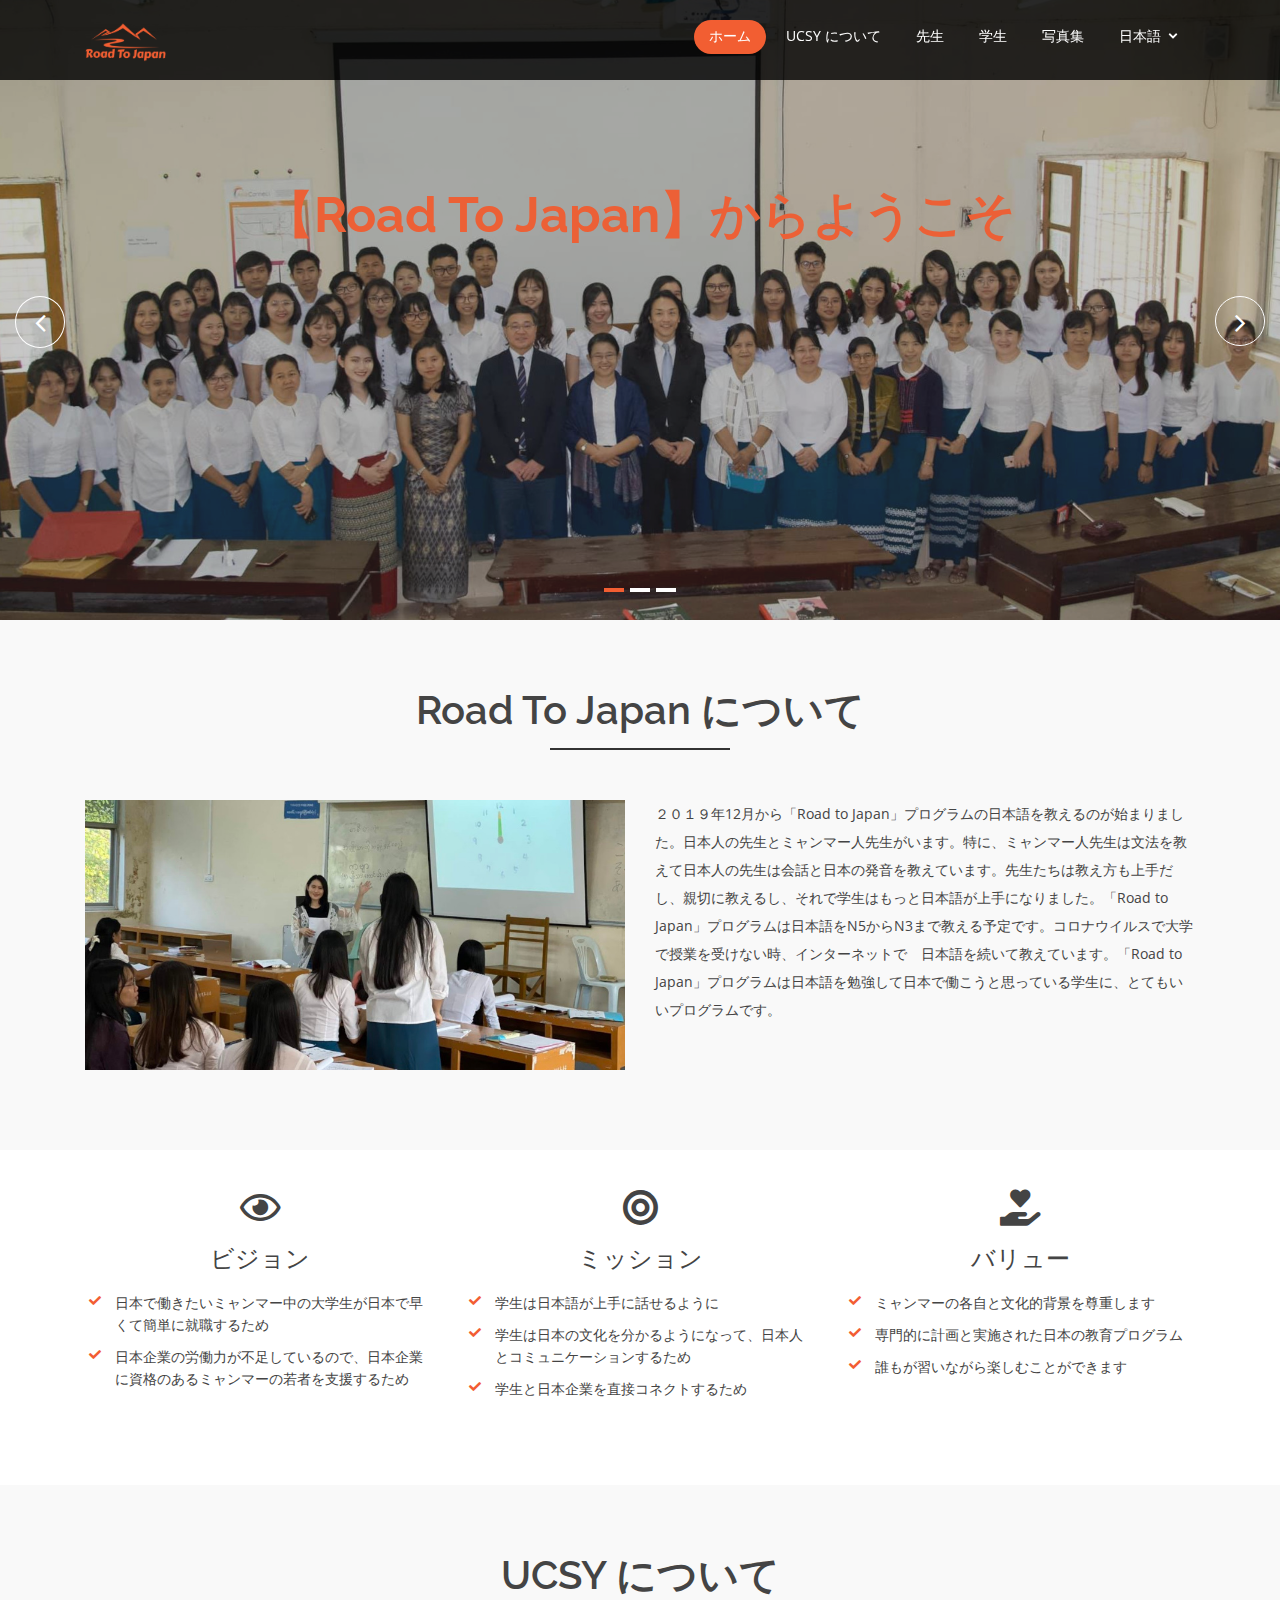
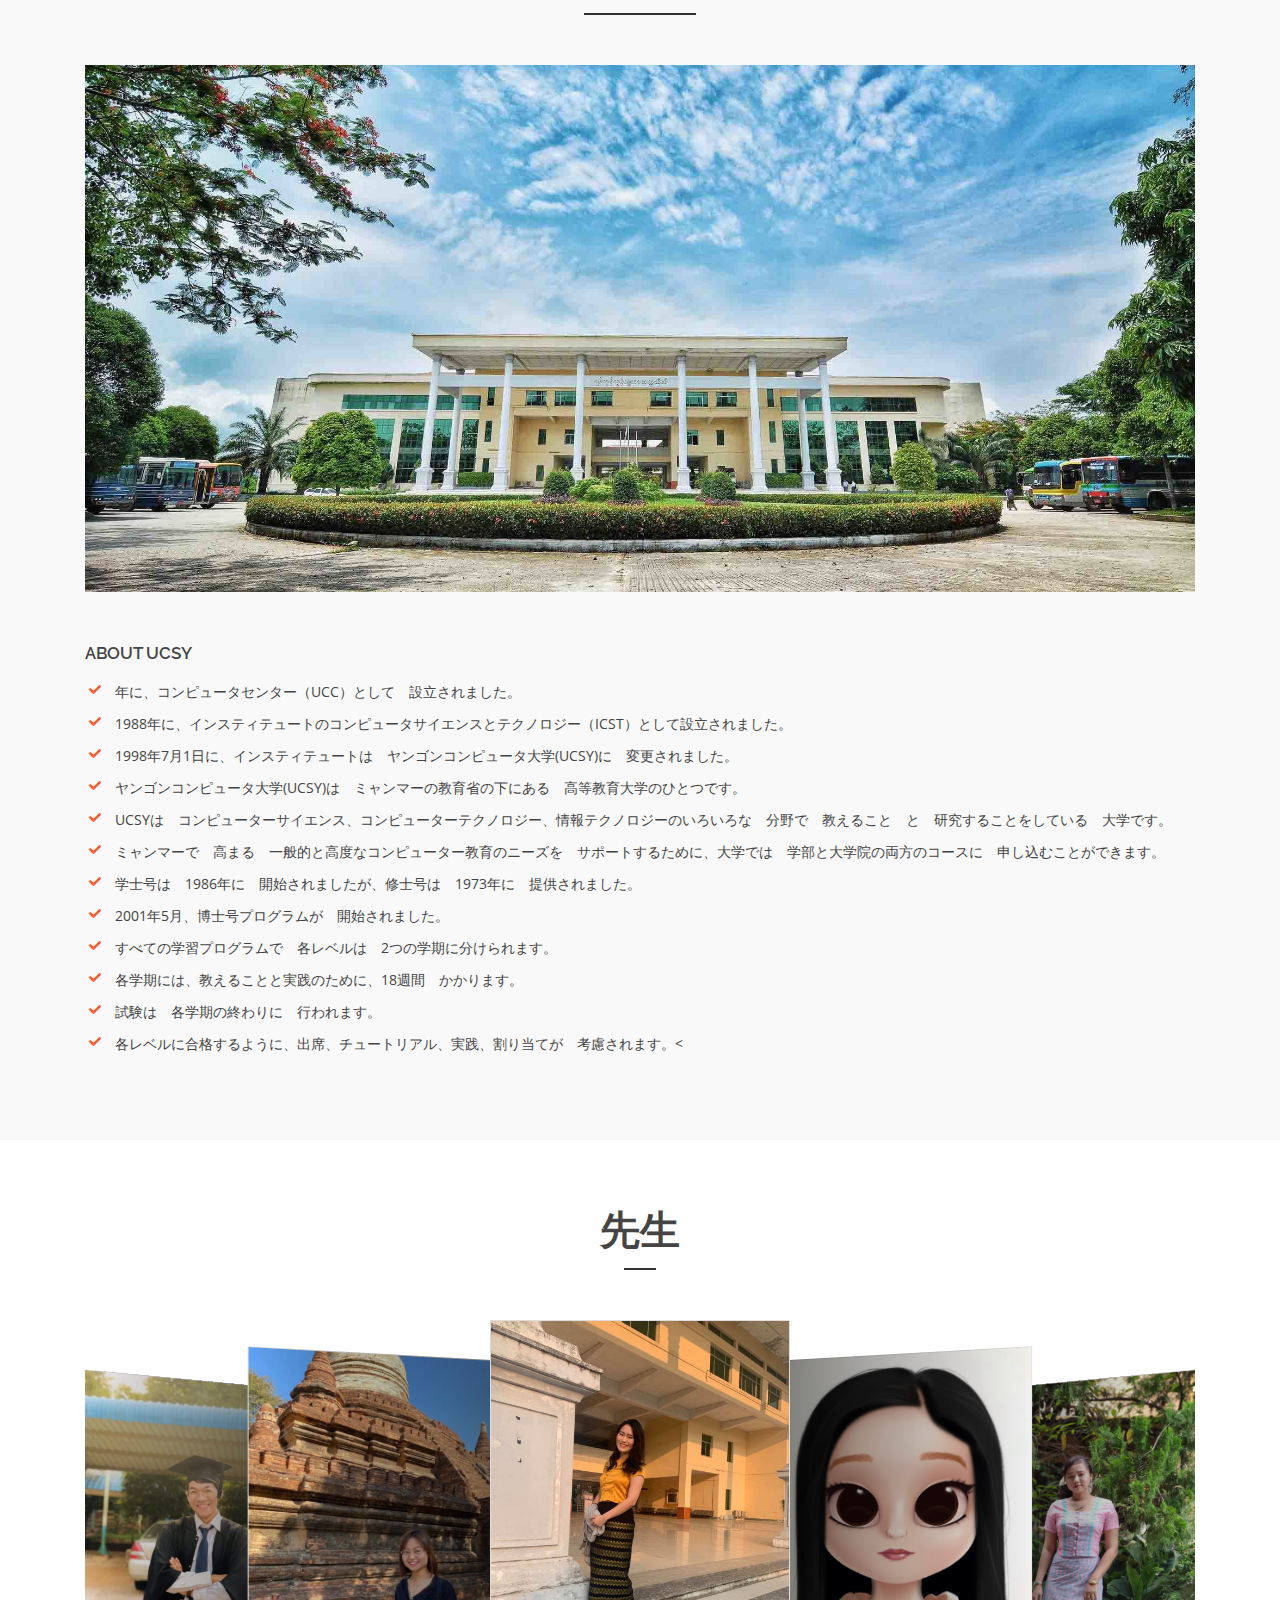
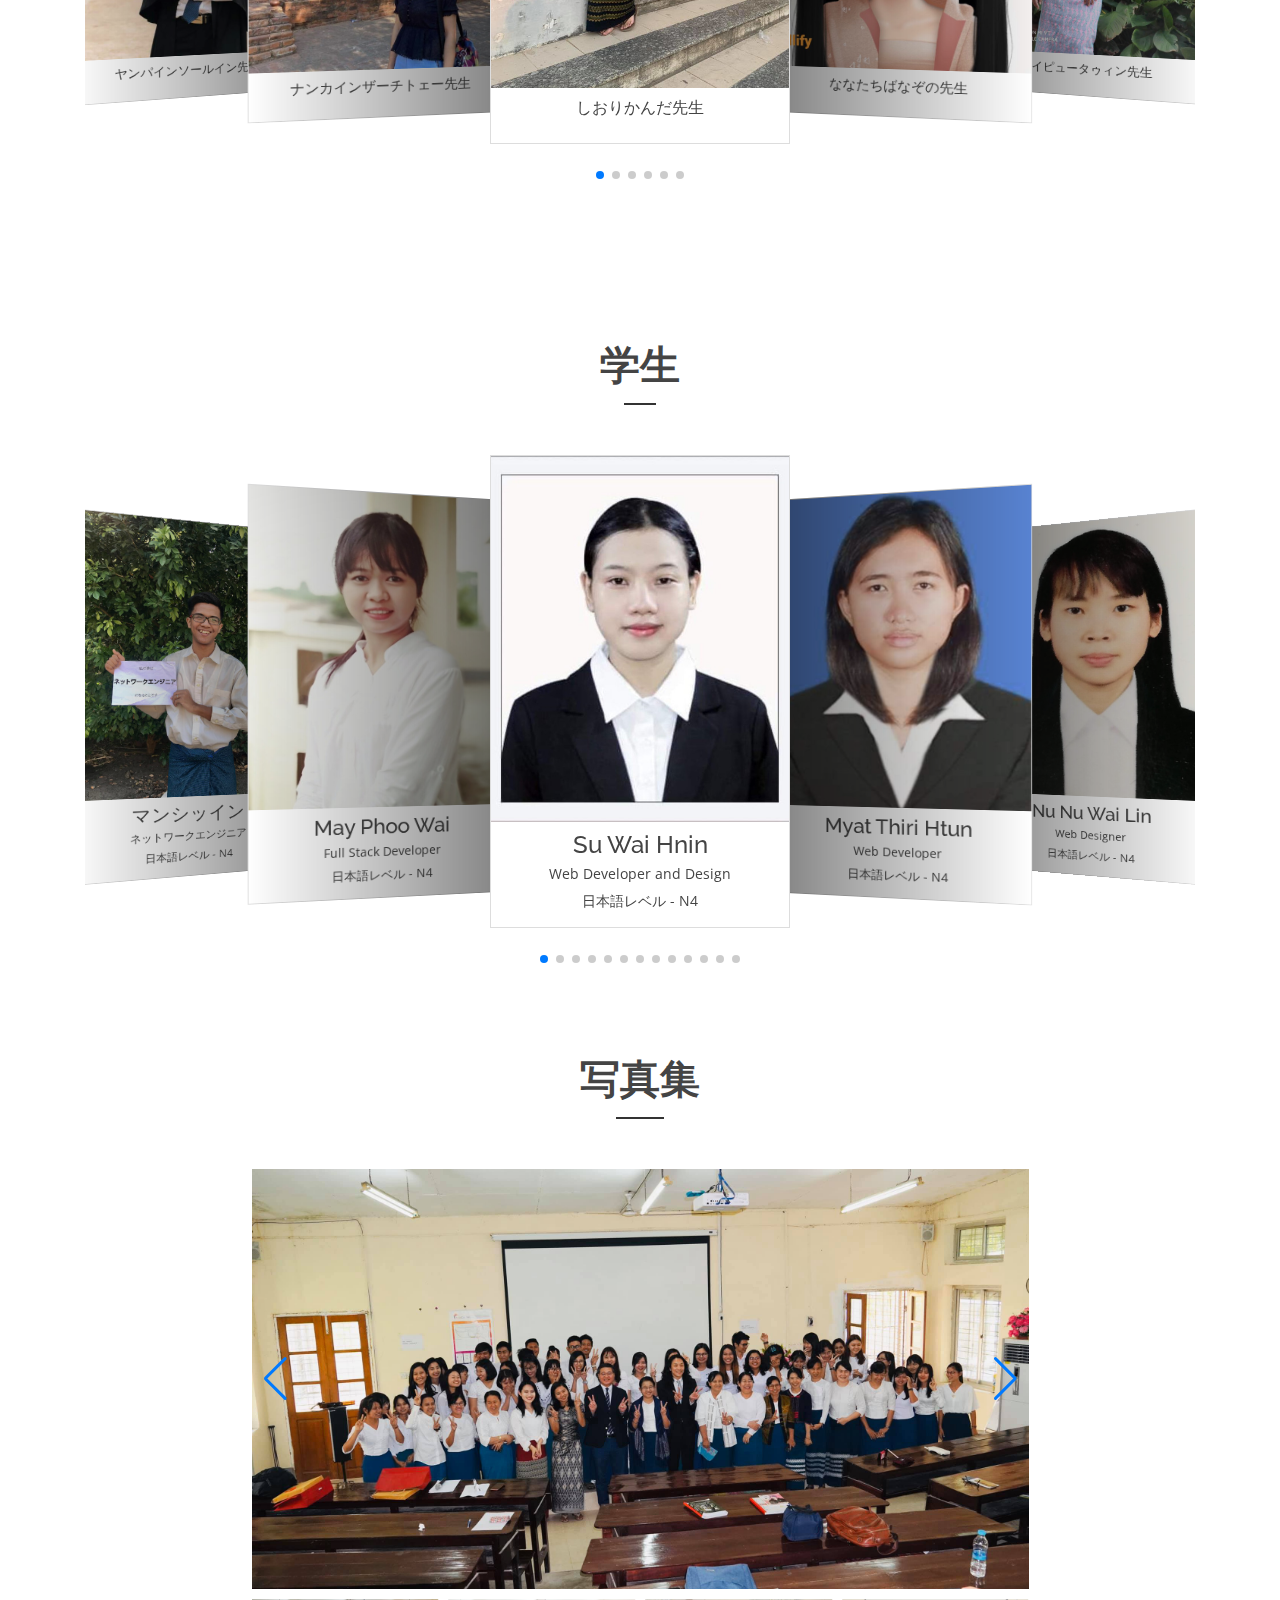
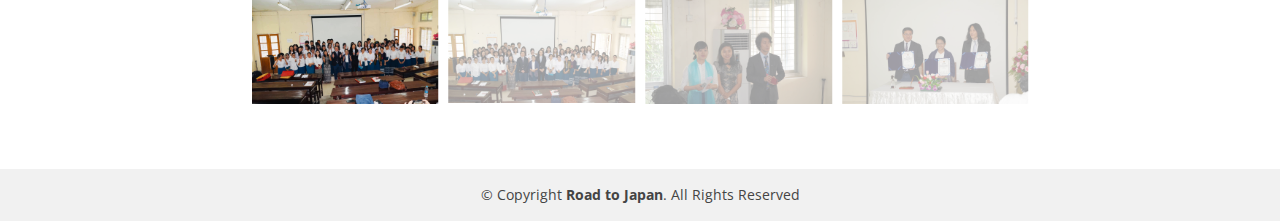
==== commit 1d0ea24e: "update website" ====
--- a/index.html
+++ b/index.html
@@ -10,7 +10,7 @@
   <meta content="" name="keywords">
 
   <!-- Favicons -->
-  <link href="assets/img/logo4.png" rel="icon">
+  <link href="assets/img/logo.png" rel="icon">
 
   <!-- Google Fonts -->
   <link href="https://fonts.googleapis.com/css?family=Open+Sans:300,400,400i,600,700|Raleway:300,400,400i,500,500i,700,800,900" rel="stylesheet">
@@ -26,7 +26,6 @@
   <link href="assets/vendor/font-awesome/css/font-awesome.min.css" rel="stylesheet">
   <link href="assets/vendor/nivo-slider/css/nivo-slider.css" rel="stylesheet">
   <link href="assets/vendor/owl.carousel/assets/owl.carousel.min.css" rel="stylesheet">
-  <link href="assets/vendor/venobox/venobox.css" rel="stylesheet">
   <link href="assets/vendor/swiper/swiper-bundle.min.css" rel="stylesheet">
 
 
@@ -50,14 +49,14 @@
     <div class="container d-flex">
 
       <div class="logo mr-auto">
-        <h1 class="text-light"><a href="index.html"><img src="assets/img/logo4.png" alt="Logo" ></a></h1>
+        <h1 class="text-light"><a href="index.html"><img src="assets/img/logo.png" alt="Logo" ></a></h1>
         <!-- Uncomment below if you prefer to use an image logo -->
         <!-- <a href="index.html"><img src="assets/img/logo.png" alt="" class="img-fluid"></a>-->
       </div>
 
       <nav class="nav-menu d-none d-lg-block">
         <ul class="main">
-          <li class="active"><a href="index.html" name="menu-home" caption="menu-home">ホーム</a></li>
+          <li class="active"><a href="#home" name="menu-home" caption="menu-home">ホーム</a></li>
           <li><a href="#about-ucsy" name="menu-about-ucsy" caption="menu-about-ucsy">UCSY について</a></li>
           <li><a href="#teachers" name="menu-teachers" caption="menu-teachers">先生</a></li>
           <li><a href="#students" name="menu-students" caption="menu-students">学生</a></li>
@@ -94,11 +93,7 @@
               <div class="slider-content">
                 <!-- layer 1 -->
                 <div class="layer-1-1 hidden-xs wow animate__slideInDown animate__animated" data-wow-duration="2s" data-wow-delay=".2s">
-                  <h2 class="title1">The Best Business Information </h2>
-                </div>
-                <!-- layer 2 -->
-                <div class="layer-1-2 wow animate__fadeIn animate__animated" data-wow-duration="2s" data-wow-delay=".2s">
-                  <h1 class="title2">We're In The Business Of Helping You Start Your Business</h1>
+                  <h1 class="title1">【Road To Japan】からようこそ</h1>
                 </div>
               </div>
             </div>
@@ -113,13 +108,9 @@
             <div class="col-md-12 col-sm-12 col-xs-12">
               <div class="slider-content text-center">
                 <!-- layer 1 -->
-                <div class="layer-1-1 hidden-xs wow animate__slideInUp animate__animated" data-wow-duration="2s" data-wow-delay=".2s">
-                  <h2 class="title1">The Best Business Information </h2>
-                </div>
-                <!-- layer 2 -->
-                <div class="layer-1-2 wow animate__fadeIn animate__animated" data-wow-duration="2s" data-wow-delay=".1s">
-                  <h1 class="title2">We're In The Business Of Get Quality Business Service</h1>
-                </div>
+                <!-- <div class="layer-1-1 hidden-xs wow animate__slideInUp animate__animated" data-wow-duration="2s" data-wow-delay=".2s">
+                  <h1 class="title1">【Road To Japan】からようこそ</h1>
+                </div> -->
               </div>
             </div>
           </div>
@@ -133,14 +124,9 @@
             <div class="col-md-12 col-sm-12 col-xs-12">
               <div class="slider-content">
                 <!-- layer 1 -->
-                <div class="layer-1-1 hidden-xs wow animate__slideInUp animate__animated" data-wow-duration="2s" data-wow-delay=".2s">
-                  <h2 class="title1">The Best business Information </h2>
-                </div>
-                <!-- layer 2 -->
-                <div class="layer-1-2 wow animate__fadeIn animate__animated" data-wow-duration="2s" data-wow-delay=".1s">
-                  <h1 class="title2">Helping Business Security & Peace of Mind for Your Family</h1>
-                </div>
-                </div>
+                <!-- <div class="layer-1-1 hidden-xs wow animate__slideInUp animate__animated" data-wow-duration="2s" data-wow-delay=".2s">
+                  <h1 class="title1">【Road To Japan】からようこそ</h1>
+                </div> -->
               </div>
             </div>
           </div>
@@ -151,7 +137,7 @@
 
   <main id="main">
 
-    <!-- ======= About Section ======= -->
+    <!-- ======= About RoadToJapan Section ======= -->
     <div id="about" class="about-area area-padding">
       <div class="container">
         <div class="row">
@@ -163,32 +149,40 @@
         </div>
         <div class="row">
           <!-- single-well start-->
-          <div class="col-md-6 col-sm-6 col-xs-12">
+          <div class="col-lg-6 col-md-12 col-sm-12 col-xs-12">
             <div class="well-left">
-              <div class="single-well">
-                  <img src="assets/img/roadtojapan/about.jpg" alt="">
+              <div class="swiper-container">
+                <div class="swiper-wrapper">
+                  <div class="swiper-slide">
+                    <div class="single-well">
+                      <img src="assets/img/about/about1.jpg" alt="image">
+                    </div>
+                  </div>
+                  <div class="swiper-slide">
+                    <div class="single-well">
+                      <img src="assets/img/about/about2.png" alt="image">
+                    </div>
+                  </div>
+                </div>
               </div>
             </div>
           </div>
           <!-- single-well end-->
-          <div class="col-md-6 col-sm-6 col-xs-12">
+          <div class="col-lg-6 col-md-12 col-sm-12 col-xs-12">
             <div class="well-middle">
               <div class="single-well">
-                <a href="#">
-                  <h4 class="sec-head">project Maintenance</h4>
-                </a>
-                <p>
-                  Redug Lagre dolor sit amet, consectetur adipisicing elit. Itaque quas officiis iure aspernatur sit adipisci quaerat unde at nequeRedug Lagre dolor sit amet, consectetur adipisicing elit. Itaque quas officiis iure
-                </p>                                                                                                                                                                                                                                                                                                                               
+                <p name="about-rtj-body" caption="about-rtj-body">
+                  ２０１９年12月から「Road to Japan」プログラムの日本語を教えるのが始まりました。日本人の先生とミャンマー人先生がいます。特に、ミャンマー人先生は文法を教えて日本人の先生は会話と日本の発音を教えています。先生たちは教え方も上手だし、親切に教えるし、それで学生はもっと日本語が上手になりました。「Road to Japan」プログラムは日本語をN5からN3まで教える予定です。コロナウイルスで大学で授業を受けない時、インターネットで　日本語を続いて教えています。「Road to Japan」プログラムは日本語を勉強して日本で働こうと思っている学生に、とてもいいプログラムです。
+                </p>                                                               
               </div>
             </div>
           </div>
           <!-- End col-->
         </div>
       </div>
-    </div><!-- End About Section -->
-
-    <!-- ======= Services Section ======= -->
+    </div><!-- End About RoadToJapan Section -->
+
+    <!-- ======= Aims Section ======= -->
     <div id="aims" class="services-area area-padding pt-0">
       <div class="container">
         <div class="row text-center">
@@ -200,16 +194,13 @@
                   <div class="services-icon">
                     <i class="far fa-eye"></i>
                   </div>
-                  <h4 name="mission-title" caption="mission-title">ミッション</h4>
+                  <h4 name="vision-title" caption="vision-title">ビジョン</h4>
                   <ul class="fa-ul">
                     <li>
-                      <span class="fa-li"><i class="fas fa-check"></i></span><span name="mission-content-1" caption="mission-content-1">日本語が話せるように、毎日　会話をして、れんしゅうしています。</span>
+                      <span class="fa-li"><i class="fas fa-check"></i></span><span name="vision-content-1" caption="vision-content-1">日本で働きたいミャンマー中の大学生が日本で早くて簡単に就職するため</span>
                     </li>
                     <li>
-                      <span class="fa-li"><i class="fas fa-check"></i></span><span name="mission-content-2" caption="mission-content-2">日本の会社で働けるように、代理店　が　自分に合う仕事を見つかってあげます。</span>
-                    </li>
-                    <li>
-                      <span class="fa-li"><i class="fas fa-check"></i></span><span name="mission-content-3" caption="mission-content-3">Road To Japan の　プロジェクト　で　N3 まで　おしえているので、日本の会社で　はなすことができるように、れんしゅうしています。</span>
+                      <span class="fa-li"><i class="fas fa-check"></i></span><span name="vision-content-2" caption="vision-content-2">日本企業の労働力が不足しているので、日本企業に資格のあるミャンマーの若者を支援するため。</span>
                     </li>
                     
                   </ul>
@@ -228,13 +219,13 @@
                   <h4 name="mission-title" caption="mission-title">ミッション</h4>
                   <ul class="fa-ul">
                     <li>
-                      <span class="fa-li"><i class="fas fa-check"></i></span><span name="mission-content-1" caption="mission-content-1">日本語が話せるように、毎日　会話をして、れんしゅうしています。</span>
+                      <span class="fa-li"><i class="fas fa-check"></i></span><span name="mission-content-1" caption="mission-content-1">学生は日本語が上手に話せるように</span>
                     </li>
                     <li>
-                      <span class="fa-li"><i class="fas fa-check"></i></span><span name="mission-content-2" caption="mission-content-2">日本の会社で働けるように、代理店　が　自分に合う仕事を見つかってあげます。</span>
+                      <span class="fa-li"><i class="fas fa-check"></i></span><span name="mission-content-2" caption="mission-content-2">学生は日本の文化を分かるようになって、日本人とコミュニケーションするため</span>
                     </li>
                     <li>
-                      <span class="fa-li"><i class="fas fa-check"></i></span><span name="mission-content-3" caption="mission-content-3">Road To Japan の　プロジェクト　で　N3 まで　おしえているので、日本の会社で　はなすことができるように、れんしゅうしています。</span>
+                      <span class="fa-li"><i class="fas fa-check"></i></span><span name="mission-content-3" caption="mission-content-3">学生と日本企業を直接コネクトするため</span>
                     </li>
                     
                   </ul>
@@ -251,16 +242,16 @@
                   <div class="services-icon">
                     <i class="fas fa-hand-holding-heart"></i>
                   </div>
-                  <h4 name="mission-title" caption="mission-title">ミッション</h4>
+                  <h4 name="values-title" caption="values-title">バリュー</h4>
                   <ul class="fa-ul">
                     <li>
-                      <span class="fa-li"><i class="fas fa-check"></i></span><span name="mission-content-1" caption="mission-content-1">日本語が話せるように、毎日　会話をして、れんしゅうしています。</span>
+                      <span class="fa-li"><i class="fas fa-check"></i></span><span name="values-content-1" caption="values-content-1">ミャンマーの各自と文化的背景を尊重します</span>
                     </li>
                     <li>
-                      <span class="fa-li"><i class="fas fa-check"></i></span><span name="mission-content-2" caption="mission-content-2">日本の会社で働けるように、代理店　が　自分に合う仕事を見つかってあげます。</span>
+                      <span class="fa-li"><i class="fas fa-check"></i></span><span name="values-content-2" caption="values-content-2">専門的に計画と実施された日本の教育プログラム</span>
                     </li>
                     <li>
-                      <span class="fa-li"><i class="fas fa-check"></i></span><span name="mission-content-3" caption="mission-content-3">Road To Japan の　プロジェクト　で　N3 まで　おしえているので、日本の会社で　はなすことができるように、れんしゅうしています。</span>
+                      <span class="fa-li"><i class="fas fa-check"></i></span><span name="values-content-3" caption="values-content-3">誰もが習いながら楽しむことができます</span>
                     </li>
                     
                   </ul>
@@ -271,7 +262,7 @@
           </div>
         </div>
       </div>
-    </div><!-- End Services Section -->
+    </div><!-- End Aims Section -->
 
 
   <!-- ======= About UCSY Section ======= -->
@@ -365,18 +356,27 @@
           <div class="swiper-slide">
             <div class="single-team-member">
               <div class="team-img">
-                <a href="#">
+                  <img src="assets/img/teachers/teacher1.jpg" alt="">
+              </div>
+              <div class="team-content text-center">
+                <h6>しおりかんだ先生</h6>
+              </div>
+            </div>
+          </div>
+          <div class="swiper-slide">
+            <div class="single-team-member">
+              <div class="team-img">
+                  <img src="assets/img/teachers/teacher2.jpg" alt="">
+              </div>
+              <div class="team-content text-center">
+                <h6>ななたちばなぞの先生</h6>
+              </div>
+            </div>
+          </div>
+          <div class="swiper-slide">
+            <div class="single-team-member">
+              <div class="team-img">
                   <img src="assets/img/teachers/teacher3.jpg" alt="">
-                </a>
-                <div class="team-social-icon text-center">
-                  <ul>
-                    <li>
-                      <a href="#">
-                        <i class="fa fa-facebook"></i>
-                      </a>
-                    </li>
-                  </ul>
-                </div>
               </div>
               <div class="team-content text-center">
                 <h6>イピュータゥィン先生</h6>
@@ -386,18 +386,7 @@
           <div class="swiper-slide">
             <div class="single-team-member">
               <div class="team-img">
-                <a href="#">
                   <img src="assets/img/teachers/teacher4.jpg" alt="">
-                </a>
-                <div class="team-social-icon text-center">
-                  <ul>
-                    <li>
-                      <a href="#">
-                        <i class="fa fa-facebook"></i>
-                      </a>
-                    </li>
-                  </ul>
-                </div>
               </div>
               <div class="team-content text-center">
                 <h6>アウンコジン先生</h6>
@@ -407,18 +396,7 @@
           <div class="swiper-slide">
             <div class="single-team-member">
               <div class="team-img">
-                <a href="#">
                   <img src="assets/img/teachers/teacher5.jpg" alt="">
-                </a>
-                <div class="team-social-icon text-center">
-                  <ul>
-                    <li>
-                      <a href="#">
-                        <i class="fa fa-facebook"></i>
-                      </a>
-                    </li>
-                  </ul>
-                </div>
               </div>
               <div class="team-content text-center">
                 <h6>ヤンパインソールイン先生</h6>
@@ -428,75 +406,10 @@
           <div class="swiper-slide">
             <div class="single-team-member">
               <div class="team-img">
-                <a href="#">
                   <img src="assets/img/teachers/teacher6.jpg" alt="">
-                </a>
-                <div class="team-social-icon text-center">
-                  <ul>
-                    <li>
-                      <a href="#">
-                        <i class="fa fa-facebook"></i>
-                      </a>
-                    </li>
-                  </ul>
-                </div>
               </div>
               <div class="team-content text-center">
                 <h6>ナンカインザーチトェー先生</h6>
-              </div>
-            </div>
-          </div>
-          <div class="swiper-slide">
-            <div class="single-team-member">
-              <div class="team-img">
-                <a href="#">
-                  <img src="assets/img/team/1.jpg" alt="">
-                </a>
-                <div class="team-social-icon text-center">
-                  <ul>
-                    <li>
-                      <a href="#">
-                        <i class="fa fa-facebook"></i>
-                      </a>
-                    </li>
-                  </ul>
-                </div>
-              </div>
-              <div class="team-content text-center">
-                <h4>Jhon Mickel</h4>
-                <p>Seo</p>
-              </div>
-            </div>
-          </div>
-          <div class="swiper-slide">
-            <div class="single-team-member">
-              <div class="team-img">
-                <a href="#">
-                  <img src="assets/img/team/1.jpg" alt="">
-                </a>
-                <div class="team-social-icon text-center">
-                  <ul>
-                    <li>
-                      <a href="#">
-                        <i class="fa fa-facebook"></i>
-                      </a>
-                    </li>
-                    <li>
-                      <a href="#">
-                        <i class="fa fa-twitter"></i>
-                      </a>
-                    </li>
-                    <li>
-                      <a href="#">
-                        <i class="fa fa-instagram"></i>
-                      </a>
-                    </li>
-                  </ul>
-                </div>
-              </div>
-              <div class="team-content text-center">
-                <h4>Jhon Mickel</h4>
-                <p>Seo</p>
               </div>
             </div>
           </div>
@@ -526,18 +439,7 @@
           <div class="swiper-slide">
             <div class="single-team-member">
               <div class="team-img">
-                <a href="#">
                   <img src="assets/img/students/suwaihnin.jpg" alt="">
-                </a>
-                <div class="team-social-icon text-center">
-                  <ul>
-                    <li>
-                      <a href="#">
-                        <i class="fa fa-facebook"></i>
-                      </a>
-                    </li>
-                  </ul>
-                </div>
               </div>
               <div class="team-content text-center">
                 <h4>Su Wai Hnin</h4>
@@ -549,18 +451,7 @@
           <div class="swiper-slide">
             <div class="single-team-member">
               <div class="team-img">
-                <a href="#">
                   <img src="assets/img/students/myatthirihtun.jpg" alt="">
-                </a>
-                <div class="team-social-icon text-center">
-                  <ul>
-                    <li>
-                      <a href="#">
-                        <i class="fa fa-facebook"></i>
-                      </a>
-                    </li>
-                  </ul>
-                </div>
               </div>
               <div class="team-content text-center">
                 <h4>Myat Thiri Htun</h4>
@@ -572,18 +463,7 @@
           <div class="swiper-slide">
             <div class="single-team-member">
               <div class="team-img">
-                <a href="#">
                   <img src="assets/img/students/nunuwailin.jpg" alt="">
-                </a>
-                <div class="team-social-icon text-center">
-                  <ul>
-                    <li>
-                      <a href="#">
-                        <i class="fa fa-facebook"></i>
-                      </a>
-                    </li>
-                  </ul>
-                </div>
               </div>
               <div class="team-content text-center">
                 <h4>Nu Nu Wai Lin</h4>
@@ -595,18 +475,7 @@
           <div class="swiper-slide">
             <div class="single-team-member">
               <div class="team-img">
-                <a href="#">
                   <img src="assets/img/students/thinnandaroo.jpg" alt="">
-                </a>
-                <div class="team-social-icon text-center">
-                  <ul>
-                    <li>
-                      <a href="#">
-                        <i class="fa fa-facebook"></i>
-                      </a>
-                    </li>
-                  </ul>
-                </div>
               </div>
               <div class="team-content text-center">
                 <h4>ティンナンダーウー</h4>
@@ -618,18 +487,7 @@
           <div class="swiper-slide">
             <div class="single-team-member">
               <div class="team-img">
-                <a href="#">
                   <img src="assets/img/students/phoothetthetko.jpg" alt="">
-                </a>
-                <div class="team-social-icon text-center">
-                  <ul>
-                    <li>
-                      <a href="#">
-                        <i class="fa fa-facebook"></i>
-                      </a>
-                    </li>
-                  </ul>
-                </div>
               </div>
               <div class="team-content text-center">
                 <h4>プーテッテッコー</h4>
@@ -641,18 +499,7 @@
           <div class="swiper-slide">
             <div class="single-team-member">
               <div class="team-img">
-                <a href="#">
                   <img src="assets/img/students/ayethuzarmyint.jpg" alt="">
-                </a>
-                <div class="team-social-icon text-center">
-                  <ul>
-                    <li>
-                      <a href="#">
-                        <i class="fa fa-facebook"></i>
-                      </a>
-                    </li>
-                  </ul>
-                </div>
               </div>
               <div class="team-content text-center">
                 <h4>エーテゥーザーミェツ</h4>
@@ -664,18 +511,7 @@
           <div class="swiper-slide">
             <div class="single-team-member">
               <div class="team-img">
-                <a href="#">
                   <img src="assets/img/students/pyaepyaeaung.jpg" alt="">
-                </a>
-                <div class="team-social-icon text-center">
-                  <ul>
-                    <li>
-                      <a href="#">
-                        <i class="fa fa-facebook"></i>
-                      </a>
-                    </li>
-                  </ul>
-                </div>
               </div>
               <div class="team-content text-center">
                 <h4>ピィッピィッアウン</h4>
@@ -687,18 +523,7 @@
           <div class="swiper-slide">
             <div class="single-team-member">
               <div class="team-img">
-                <a href="#">
                   <img src="assets/img/students/thinzarmyintnaing.jpg" alt="">
-                </a>
-                <div class="team-social-icon text-center">
-                  <ul>
-                    <li>
-                      <a href="#">
-                        <i class="fa fa-facebook"></i>
-                      </a>
-                    </li>
-                  </ul>
-                </div>
               </div>
               <div class="team-content text-center">
                 <h4>テインザーミエッナイン</h4>
@@ -710,18 +535,7 @@
           <div class="swiper-slide">
             <div class="single-team-member">
               <div class="team-img">
-                <a href="#">
                   <img src="assets/img/students/sawyunandar.jpg" alt="">
-                </a>
-                <div class="team-social-icon text-center">
-                  <ul>
-                    <li>
-                      <a href="#">
-                        <i class="fa fa-facebook"></i>
-                      </a>
-                    </li>
-                  </ul>
-                </div>
               </div>
               <div class="team-content text-center">
                 <h4>Saw Yu Nandar</h4>
@@ -733,65 +547,47 @@
           <div class="swiper-slide">
             <div class="single-team-member">
               <div class="team-img">
-                <a href="#">
-                  <img src="assets/img/team/1.jpg" alt="">
-                </a>
-                <div class="team-social-icon text-center">
-                  <ul>
-                    <li>
-                      <a href="#">
-                        <i class="fa fa-facebook"></i>
-                      </a>
-                    </li>
-                    <li>
-                      <a href="#">
-                        <i class="fa fa-twitter"></i>
-                      </a>
-                    </li>
-                    <li>
-                      <a href="#">
-                        <i class="fa fa-instagram"></i>
-                      </a>
-                    </li>
-                  </ul>
-                </div>
-              </div>
-              <div class="team-content text-center">
-                <h4>Jhon Mickel</h4>
-                <p>Seo</p>
-                <p>日本語レベル - N4</p>
-              </div>
-            </div>
-          </div>
-          <div class="swiper-slide">
-            <div class="single-team-member">
-              <div class="team-img">
-                <a href="#">
-                  <img src="assets/img/team/1.jpg" alt="">
-                </a>
-                <div class="team-social-icon text-center">
-                  <ul>
-                    <li>
-                      <a href="#">
-                        <i class="fa fa-facebook"></i>
-                      </a>
-                    </li>
-                    <li>
-                      <a href="#">
-                        <i class="fa fa-twitter"></i>
-                      </a>
-                    </li>
-                    <li>
-                      <a href="#">
-                        <i class="fa fa-instagram"></i>
-                      </a>
-                    </li>
-                  </ul>
-                </div>
-              </div>
-              <div class="team-content text-center">
-                <h4>Jhon Mickel</h4>
-                <p>Seo</p>
+                  <img src="assets/img/students/htethtetaung.jpg" alt="">
+              </div>
+              <div class="team-content text-center">
+                <h4>テッテッアウン</h4>
+                <p>UI/UX Designer</p>
+                <p>日本語レベル - N4</p>
+              </div>
+            </div>
+          </div>
+          <div class="swiper-slide">
+            <div class="single-team-member">
+              <div class="team-img">
+                  <img src="assets/img/students/htethtetchokhin.jpg" alt="">
+              </div>
+              <div class="team-content text-center">
+                <h4>テッテッチョーキン</h4>
+                <p>Web developer</p>
+                <p>日本語レベル - N4</p>
+              </div>
+            </div>
+          </div>
+          <div class="swiper-slide">
+            <div class="single-team-member">
+              <div class="team-img">
+                  <img src="assets/img/students/mansitteain.jpg" alt="">
+              </div>
+              <div class="team-content text-center">
+                <h4>マンシッイン</h4>
+                <p>ネットワークエンジニア</p>
+                <p>日本語レベル - N4</p>
+              </div>
+            </div>
+          </div>
+          <div class="swiper-slide">
+            <div class="single-team-member">
+              <div class="team-img">
+                  <img src="assets/img/students/mayphoowai.jpg" alt="">
+              </div>
+              <div class="team-content text-center">
+                <h4>May Phoo Wai</h4>
+                <p>Full Stack Developer</p>
                 <p>日本語レベル - N4</p>
               </div>
             </div>
@@ -807,13 +603,13 @@
     
 
 
-  <!-- ======= Portfolio Section ======= -->
+  <!-- ======= Photos Album Section ======= -->
   <div id="photos" class="portfolio-area">
     <div class="container">
       <div class="row">
         <div class="col-lg-12 col-md-12 col-sm-12 col-xs-12">
           <div class="section-headline text-center">
-            <h2>写真集</h2>
+            <h2 name="photos-title" caption="photos-title">写真集</h2>
           </div>
         </div>
       </div>
@@ -908,7 +704,7 @@
       
     
   </div>
-</div><!-- End Portfolio Section --> 
+</div><!-- End Photos Album Section --> 
 
     
 
@@ -937,15 +733,11 @@
   <script src="assets/vendor/jquery/jquery.min.js"></script>
   <script src="assets/vendor/bootstrap/js/bootstrap.bundle.min.js"></script>
   <script src="assets/vendor/jquery.easing/jquery.easing.min.js"></script>
-  <script src="assets/vendor/php-email-form/validate.js"></script>
   <script src="assets/vendor/appear/jquery.appear.js"></script>
-  <script src="assets/vendor/knob/jquery.knob.js"></script>
   <script src="assets/vendor/parallax/parallax.js"></script>
   <script src="assets/vendor/wow/wow.min.js"></script>
-  <script src="assets/vendor/isotope-layout/isotope.pkgd.min.js"></script>
   <script src="assets/vendor/nivo-slider/js/jquery.nivo.slider.js"></script>
   <script src="assets/vendor/owl.carousel/owl.carousel.min.js"></script>
-  <script src="assets/vendor/venobox/venobox.min.js"></script>
   <script src="assets/vendor/swiper/swiper-bundle.min.js"></script>
 
 
@@ -953,83 +745,6 @@
   <script src="assets/js/main.js"></script>
   <script src="assets/js/translate.js"></script> 
 
-  <!-- Jquery LightSlider -->
-  <script src="assets/vendor/jquery-lightslider/js/lightslider.min.js"></script> 
-  <script src="http://ajax.googleapis.com/ajax/libs/jquery/1.9.1/jquery.min.js"></script>
-
-  
-  <script>
-      var swiper = new Swiper('#teachers .swiper-container', {
-        effect: 'coverflow',
-        grabCursor: true,
-        centeredSlides: true,
-        slidesPerView: 'auto',
-        coverflowEffect: {
-          rotate: 20,
-          stretch: 0,
-          depth: 200,
-          modifier: 1,
-          slideShadows: true,
-        },
-        loop: true,
-        autoplay: {
-            delay: 2500,
-            disableOnInteraction: false,
-        },
-        pagination: {
-          el: '.swiper-pagination',
-          clickable: true,
-        },
-      });
-
-      var swiper = new Swiper('#students .swiper-container', {
-        effect: 'coverflow',
-        grabCursor: true,
-        centeredSlides: true,
-        slidesPerView: 'auto',
-        coverflowEffect: {
-          rotate: 20,
-          stretch: 0,
-          depth: 200,
-          modifier: 1,
-          slideShadows: true,
-        },
-        loop: true,
-        autoplay: {
-            delay: 2500,
-            disableOnInteraction: false,
-        },
-        pagination: {
-          el: '.swiper-pagination',
-          clickable: true,
-        },
-      });
-
-      
-
-      var galleryThumbs = new Swiper('.gallery-thumbs', {
-        spaceBetween: 10,
-        slidesPerView: 4,
-        loop: true,
-        freeMode: true,
-        loopedSlides: 5, //looped slides should be the same
-        watchSlidesVisibility: true,
-        watchSlidesProgress: true,
-      });
-      var galleryTop = new Swiper('.gallery-top', {
-        spaceBetween: 10,
-        loop: true,
-        loopedSlides: 5, //looped slides should be the same
-        navigation: {
-          nextEl: '.swiper-button-next',
-          prevEl: '.swiper-button-prev',
-        },
-        thumbs: {
-          swiper: galleryThumbs,
-        },
-      });
-    </script>
-
 </body>
 
 </html>--- a/assets/css/style.css
+++ b/assets/css/style.css
@@ -647,10 +647,11 @@
 	margin: 20px 0;
 }
 
-.layer-1-1 h2 {
-	color: #fff;
-	font-size: 32px;
+.layer-1-1 h1 {
+	color: #ec6036;
+	font-size: 50px;
 	font-weight: 700;
+	line-height: 60px;
 }
 
 .layer-1-2 h1 {
@@ -976,6 +977,7 @@
 
 .single-well p {
 	color: #444;
+	line-height: 2;
 }
 
 /*--------------------------------------------------------------
@@ -1546,6 +1548,10 @@
 		font-size: larger;
 	}
 
+	.well-middle .single-well {
+		margin-top: 30px;
+	}
+
 	/* #Gallery */
 
 	#parent {
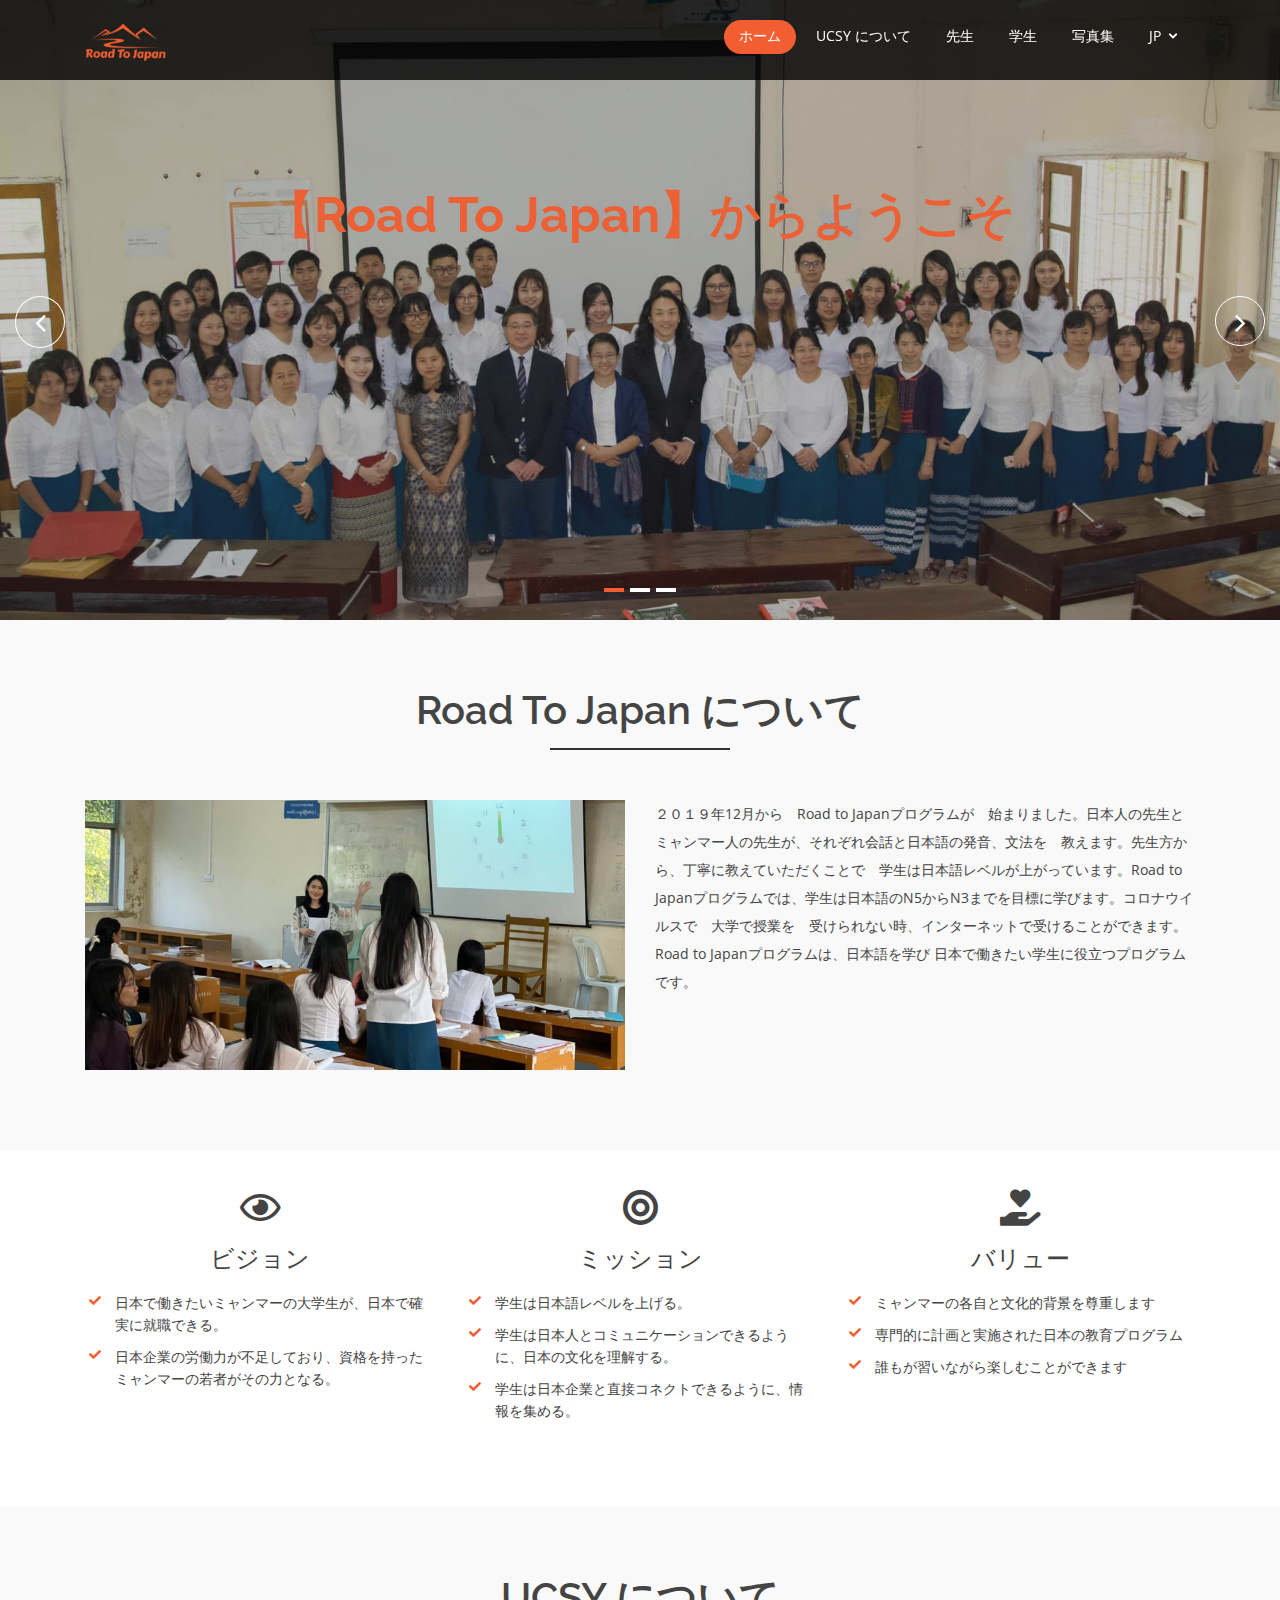
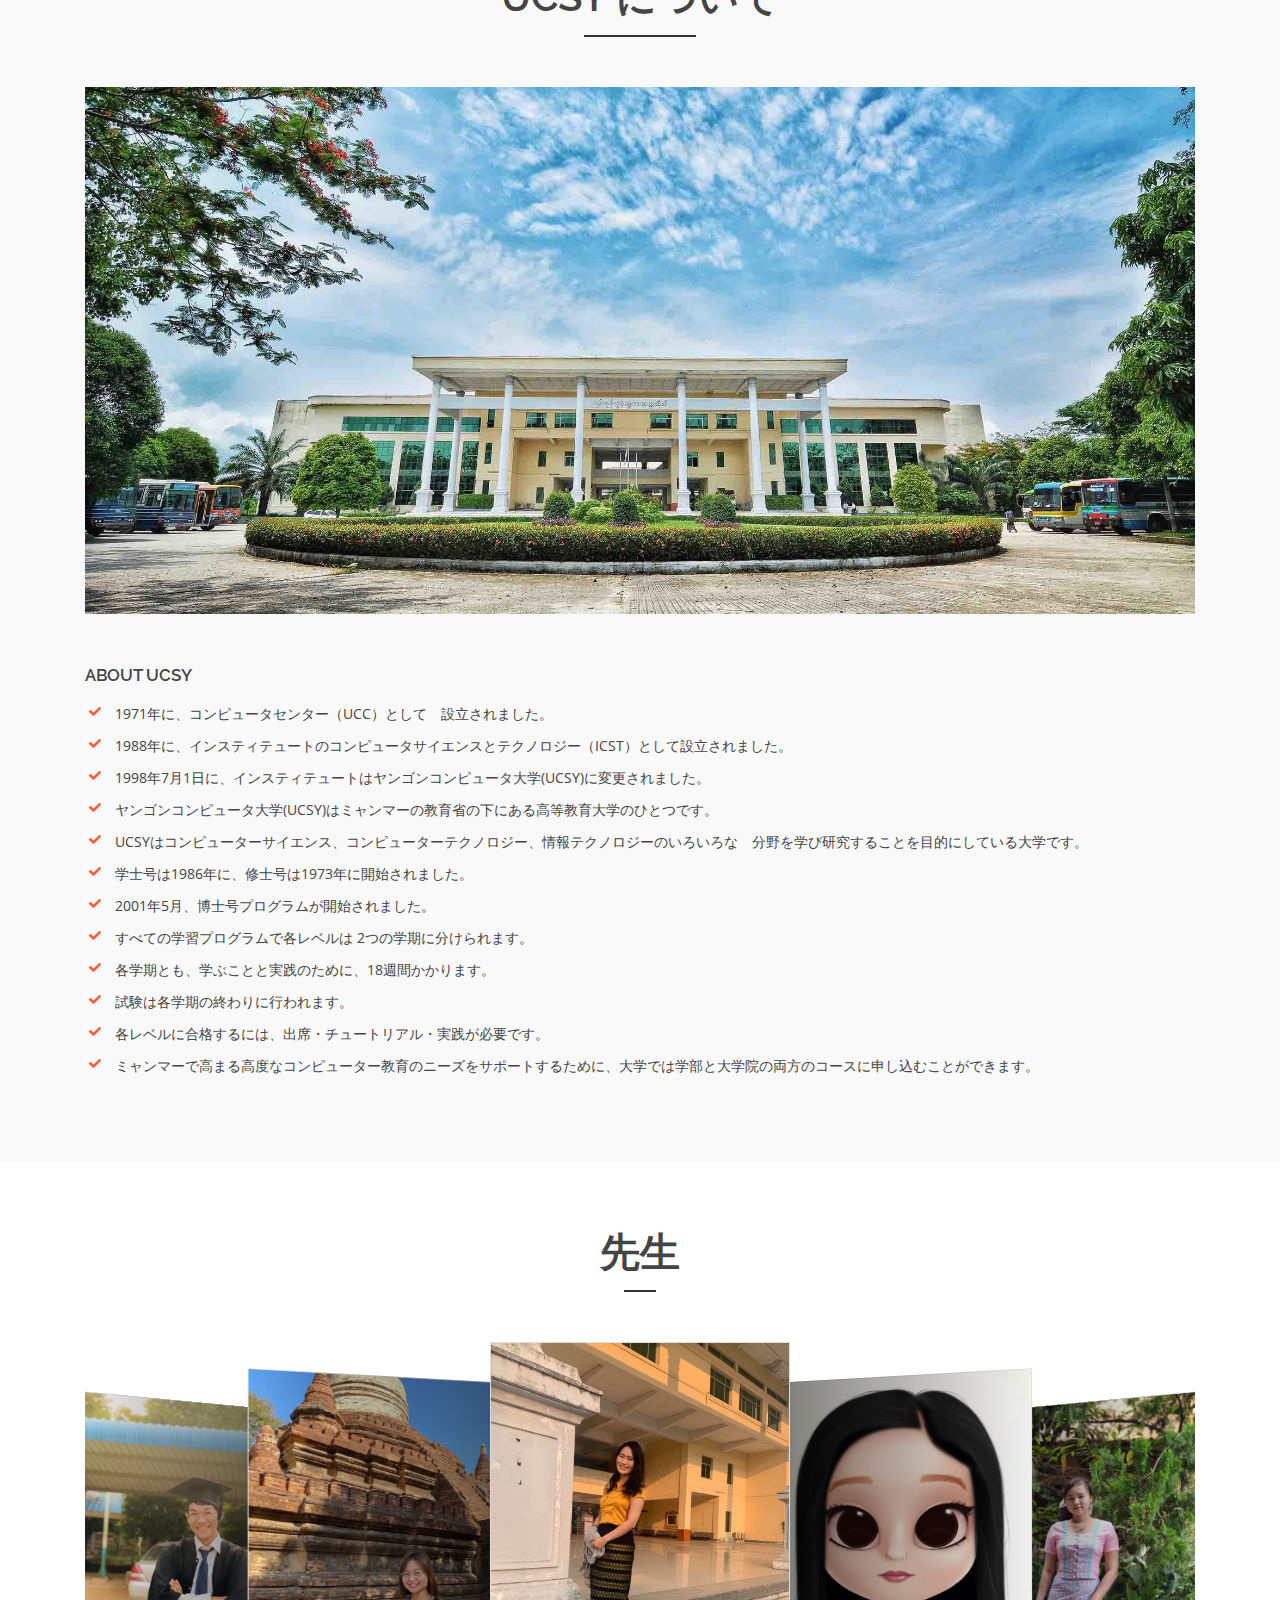
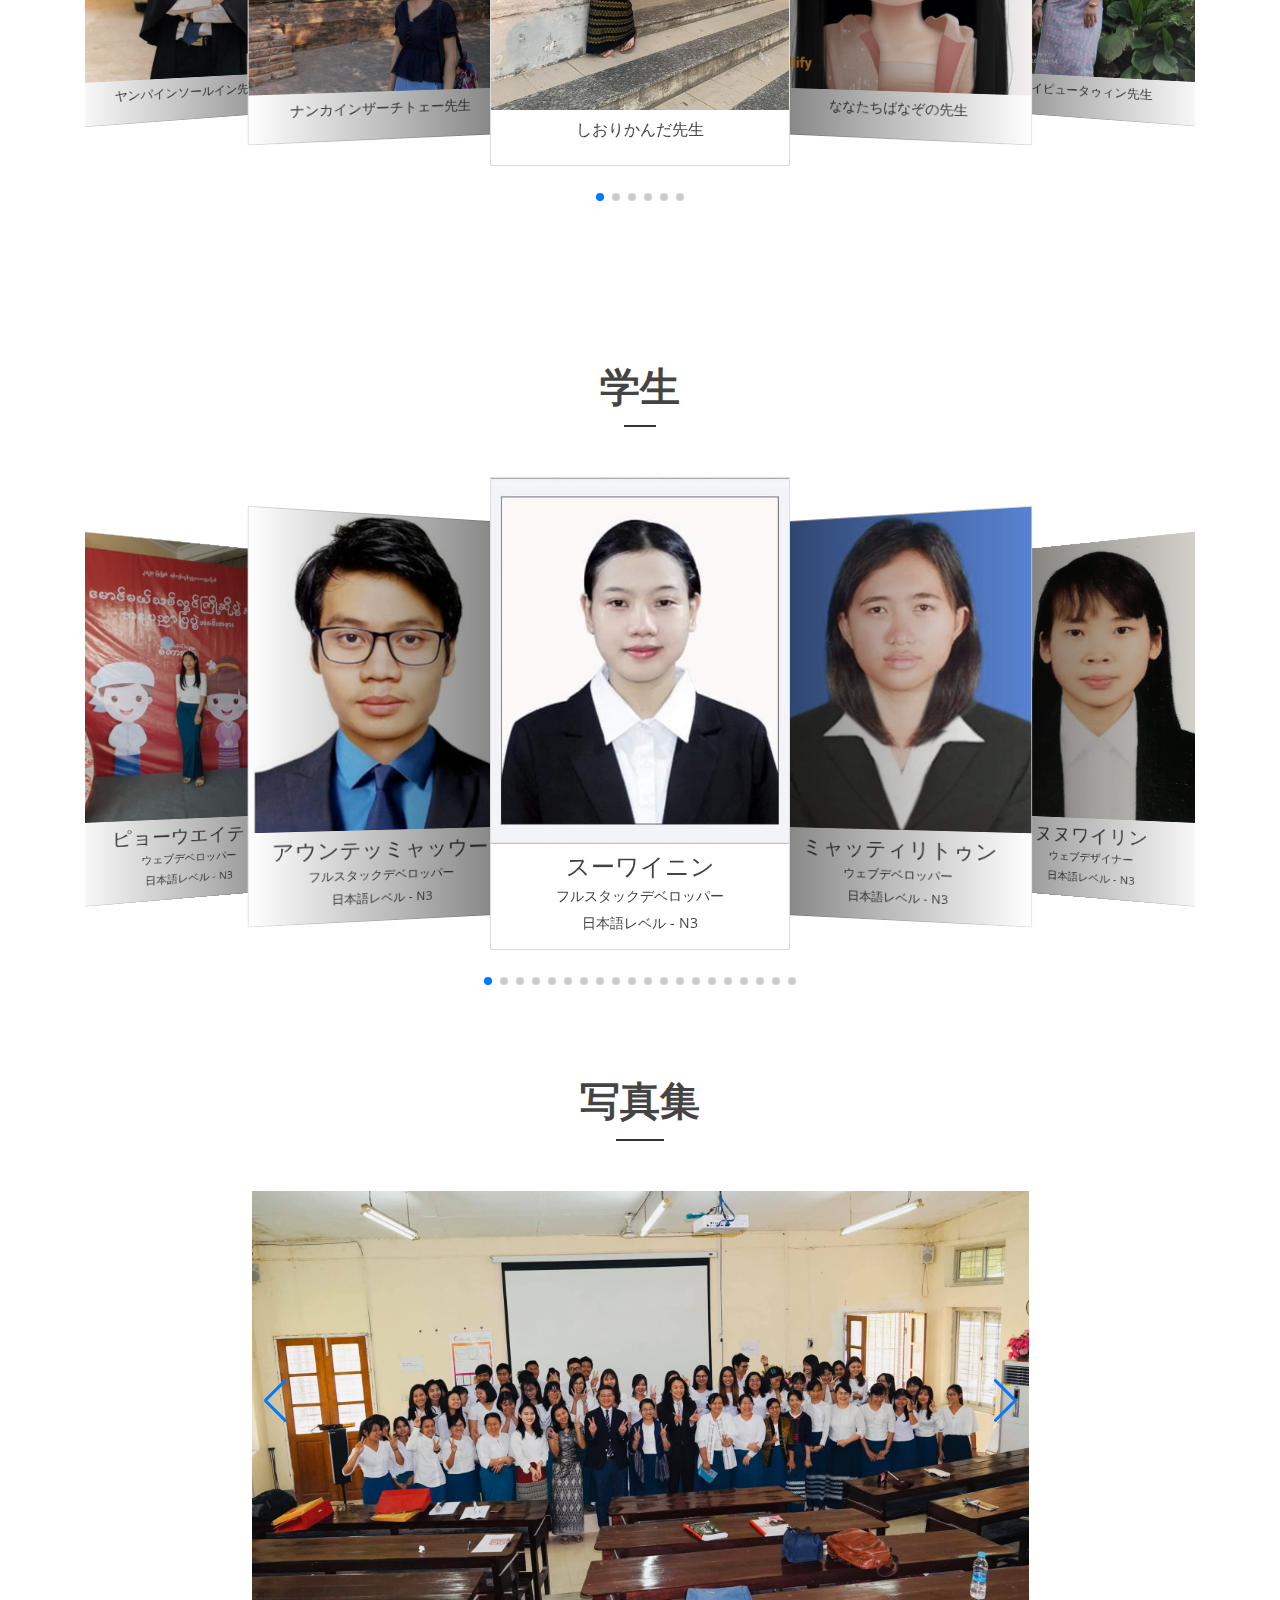
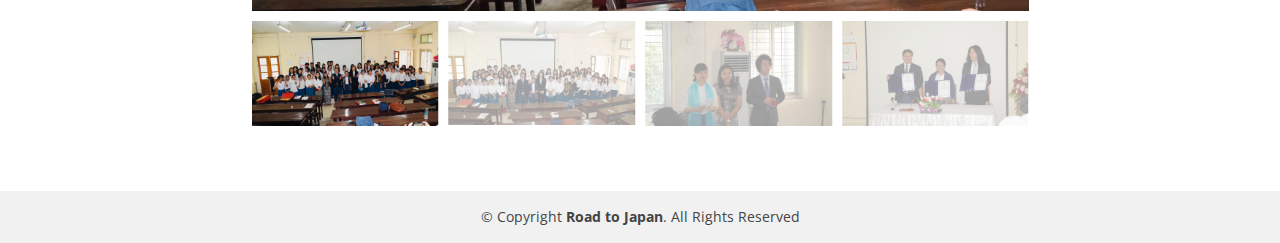
==== commit 421ba384: "Update Website" ====
--- a/index.html
+++ b/index.html
@@ -61,7 +61,7 @@
           <li><a href="#teachers" name="menu-teachers" caption="menu-teachers">先生</a></li>
           <li><a href="#students" name="menu-students" caption="menu-students">学生</a></li>
           <li><a href="#photos" name="menu-photos" caption="menu-photos">写真集</a></li>
-          <li class="drop-down"><a name="lng" caption="lng"><img src="https://www.countryflags.io/jp/flat/32.png"/>日本語</a>
+          <li class="drop-down"><a name="lng" caption="lng"><img src="https://www.countryflags.io/jp/flat/32.png"/>JP</a>
             <ul>
               <li><a id="mm_button"><img src="https://www.countryflags.io/mm/flat/32.png"/>မြန်မာစာ</a></li>
               <li><a id="en_button"><img src="https://www.countryflags.io/gb/flat/32.png"/>English</a></li>
@@ -93,7 +93,7 @@
               <div class="slider-content">
                 <!-- layer 1 -->
                 <div class="layer-1-1 hidden-xs wow animate__slideInDown animate__animated" data-wow-duration="2s" data-wow-delay=".2s">
-                  <h1 class="title1">【Road To Japan】からようこそ</h1>
+                  <h1 class="title1" name="welcome-title" caption="welcome-title">【Road To Japan】からようこそ</h1>
                 </div>
               </div>
             </div>
@@ -172,7 +172,12 @@
             <div class="well-middle">
               <div class="single-well">
                 <p name="about-rtj-body" caption="about-rtj-body">
-                  ２０１９年12月から「Road to Japan」プログラムの日本語を教えるのが始まりました。日本人の先生とミャンマー人先生がいます。特に、ミャンマー人先生は文法を教えて日本人の先生は会話と日本の発音を教えています。先生たちは教え方も上手だし、親切に教えるし、それで学生はもっと日本語が上手になりました。「Road to Japan」プログラムは日本語をN5からN3まで教える予定です。コロナウイルスで大学で授業を受けない時、インターネットで　日本語を続いて教えています。「Road to Japan」プログラムは日本語を勉強して日本で働こうと思っている学生に、とてもいいプログラムです。
+                  ２０１９年12月から　Road to Japanプログラムが　始まりました。
+                  日本人の先生とミャンマー人の先生が、それぞれ会話と日本語の発音、文法を　教えます。
+                  先生方から、丁寧に教えていただくことで　学生は日本語レベルが上がっています。
+                  Road to Japanプログラムでは、学生は日本語のN5からN3までを目標に学びます。
+                  コロナウイルスで　大学で授業を　受けられない時、インターネットで受けることができます。
+                  Road to Japanプログラムは、日本語を学び 日本で働きたい学生に役立つプログラムです。
                 </p>                                                               
               </div>
             </div>
@@ -197,10 +202,10 @@
                   <h4 name="vision-title" caption="vision-title">ビジョン</h4>
                   <ul class="fa-ul">
                     <li>
-                      <span class="fa-li"><i class="fas fa-check"></i></span><span name="vision-content-1" caption="vision-content-1">日本で働きたいミャンマー中の大学生が日本で早くて簡単に就職するため</span>
+                      <span class="fa-li"><i class="fas fa-check"></i></span><span name="vision-content-1" caption="vision-content-1">日本で働きたいミャンマーの大学生が、日本で確実に就職できる。</span>
                     </li>
                     <li>
-                      <span class="fa-li"><i class="fas fa-check"></i></span><span name="vision-content-2" caption="vision-content-2">日本企業の労働力が不足しているので、日本企業に資格のあるミャンマーの若者を支援するため。</span>
+                      <span class="fa-li"><i class="fas fa-check"></i></span><span name="vision-content-2" caption="vision-content-2">日本企業の労働力が不足しており、資格を持ったミャンマーの若者がその力となる。</span>
                     </li>
                     
                   </ul>
@@ -219,13 +224,13 @@
                   <h4 name="mission-title" caption="mission-title">ミッション</h4>
                   <ul class="fa-ul">
                     <li>
-                      <span class="fa-li"><i class="fas fa-check"></i></span><span name="mission-content-1" caption="mission-content-1">学生は日本語が上手に話せるように</span>
+                      <span class="fa-li"><i class="fas fa-check"></i></span><span name="mission-content-1" caption="mission-content-1">学生は日本語レベルを上げる。</span>
                     </li>
                     <li>
-                      <span class="fa-li"><i class="fas fa-check"></i></span><span name="mission-content-2" caption="mission-content-2">学生は日本の文化を分かるようになって、日本人とコミュニケーションするため</span>
+                      <span class="fa-li"><i class="fas fa-check"></i></span><span name="mission-content-2" caption="mission-content-2">学生は日本人とコミュニケーションできるように、日本の文化を理解する。</span>
                     </li>
                     <li>
-                      <span class="fa-li"><i class="fas fa-check"></i></span><span name="mission-content-3" caption="mission-content-3">学生と日本企業を直接コネクトするため</span>
+                      <span class="fa-li"><i class="fas fa-check"></i></span><span name="mission-content-3" caption="mission-content-3">学生は日本企業と直接コネクトできるように、情報を集める。</span>
                     </li>
                     
                   </ul>
@@ -292,40 +297,40 @@
               <h4 class="sec-head">About UCSY</h4>
               <ul class="fa-ul">
                 <li>
-                  <span class="fa-li"><i class="fas fa-check"></i></span> <span name="ucsy-content-1" caption="ucsy-content-1">年に、コンピュータセンター（UCC）として　設立されました。</span>
+                  <span class="fa-li"><i class="fas fa-check"></i></span> <span name="ucsy-content-1" caption="ucsy-content-1">1971年に、コンピュータセンター（UCC）として設立されました。</span>
                 </li>
                 <li>
                   <span class="fa-li"><i class="fas fa-check"></i></span> <span name="ucsy-content-2" caption="ucsy-content-2">1988年に、インスティテュートのコンピュータサイエンスとテクノロジー（ICST）として設立されました。</span>
                 </li>
                 <li>
-                  <span class="fa-li"><i class="fas fa-check"></i></span> <span name="ucsy-content-3" caption="ucsy-content-3">1998年7月1日に、インスティテュートは　ヤンゴンコンピュータ大学(UCSY)に　変更されました。</span>
-                </li>
-                <li>
-                  <span class="fa-li"><i class="fas fa-check"></i></span> <span name="ucsy-content-4" caption="ucsy-content-4">ヤンゴンコンピュータ大学(UCSY)は　ミャンマーの教育省の下にある　高等教育大学のひとつです。</span>
-                </li>
-                <li>
-                  <span class="fa-li"><i class="fas fa-check"></i></span> <span name="ucsy-content-5" caption="ucsy-content-5">UCSYは　コンピューターサイエンス、コンピューターテクノロジー、情報テクノロジーのいろいろな　分野で　教えること　と　研究することをしている　大学です。</span>
-                </li>
-                <li>
-                  <span class="fa-li"><i class="fas fa-check"></i></span> <span name="ucsy-content-6" caption="ucsy-content-6">ミャンマーで　高まる　一般的と高度なコンピューター教育のニーズを　サポートするために、大学では　学部と大学院の両方のコースに　申し込むことができます。</span>
-                </li>
-                <li>
-                  <span class="fa-li"><i class="fas fa-check"></i></span> <span name="ucsy-content-7" caption="ucsy-content-7">学士号は　1986年に　開始されましたが、修士号は　1973年に　提供されました。</span>
-                </li>
-                <li>
-                  <span class="fa-li"><i class="fas fa-check"></i></span> <span name="ucsy-content-8" caption="ucsy-content-8">2001年5月、博士号プログラムが　開始されました。</span>
-                </li>
-                <li>
-                  <span class="fa-li"><i class="fas fa-check"></i></span> <span name="ucsy-content-9" caption="ucsy-content-9">すべての学習プログラムで　各レベルは　2つの学期に分けられます。</span>
-                </li>
-                <li>
-                  <span class="fa-li"><i class="fas fa-check"></i></span> <span name="ucsy-content-10" caption="ucsy-content-10">各学期には、教えることと実践のために、18週間　かかります。</span>
-                </li>
-                <li>
-                  <span class="fa-li"><i class="fas fa-check"></i></span> <span name="ucsy-content-11" caption="ucsy-content-11">試験は　各学期の終わりに　行われます。</span>
-                </li>
-                <li>
-                  <span class="fa-li"><i class="fas fa-check"></i></span> <span name="ucsy-content-12" caption="ucsy-content-12">各レベルに合格するように、出席、チュートリアル、実践、割り当てが　考慮されます。</span>
+                  <span class="fa-li"><i class="fas fa-check"></i></span> <span name="ucsy-content-3" caption="ucsy-content-3">1998年7月1日に、インスティテュートはヤンゴンコンピュータ大学(UCSY)に変更されました。</span>
+                </li>
+                <li>
+                  <span class="fa-li"><i class="fas fa-check"></i></span> <span name="ucsy-content-4" caption="ucsy-content-4">ヤンゴンコンピュータ大学(UCSY)はミャンマーの教育省の下にある高等教育大学のひとつです。</span>
+                </li>
+                <li>
+                  <span class="fa-li"><i class="fas fa-check"></i></span> <span name="ucsy-content-5" caption="ucsy-content-5">UCSYはコンピューターサイエンス、コンピューターテクノロジー、情報テクノロジーのいろいろな分野を学び研究することを目的にしている大学です。</span>
+                </li>
+                <li>
+                  <span class="fa-li"><i class="fas fa-check"></i></span> <span name="ucsy-content-6" caption="ucsy-content-6">学士号は　1986年に、修士号は1973年に開始されました。</span>
+                </li>
+                <li>
+                  <span class="fa-li"><i class="fas fa-check"></i></span> <span name="ucsy-content-7" caption="ucsy-content-7">2001年5月、博士号プログラムが開始されました。</span>
+                </li>
+                <li>
+                  <span class="fa-li"><i class="fas fa-check"></i></span> <span name="ucsy-content-8" caption="ucsy-content-8">すべての学習プログラムで　各レベルは2つの学期に分けられます。</span>
+                </li>
+                <li>
+                  <span class="fa-li"><i class="fas fa-check"></i></span> <span name="ucsy-content-9" caption="ucsy-content-9">各学期とも、学ぶことと実践のために、18週間かかります。</span>
+                </li>
+                <li>
+                  <span class="fa-li"><i class="fas fa-check"></i></span> <span name="ucsy-content-10" caption="ucsy-content-10">試験は各学期の終わりに行われます。</span>
+                </li>
+                <li>
+                  <span class="fa-li"><i class="fas fa-check"></i></span> <span name="ucsy-content-11" caption="ucsy-content-11">各レベルに合格するには、出席・チュートリアル・実践が必要です。</span>
+                </li>
+                <li>
+                  <span class="fa-li"><i class="fas fa-check"></i></span> <span name="ucsy-content-12" caption="ucsy-content-12">ミャンマーで高まる高度なコンピューター教育のニーズをサポートするために、大学では学部と大学院の両方のコースに申し込むことができます。</span>
                 </li>
               </ul>
             </div>
@@ -359,7 +364,7 @@
                   <img src="assets/img/teachers/teacher1.jpg" alt="">
               </div>
               <div class="team-content text-center">
-                <h6>しおりかんだ先生</h6>
+                <h6 name="teachers-name-1" caption="teachers-name-1">しおりかんだ先生</h6>
               </div>
             </div>
           </div>
@@ -369,7 +374,7 @@
                   <img src="assets/img/teachers/teacher2.jpg" alt="">
               </div>
               <div class="team-content text-center">
-                <h6>ななたちばなぞの先生</h6>
+                <h6 name="teachers-name-2" caption="teachers-name-2">ななたちばなぞの先生</h6>
               </div>
             </div>
           </div>
@@ -379,7 +384,7 @@
                   <img src="assets/img/teachers/teacher3.jpg" alt="">
               </div>
               <div class="team-content text-center">
-                <h6>イピュータゥィン先生</h6>
+                <h6 name="teachers-name-3" caption="teachers-name-3">イピュータゥィン先生</h6>
               </div>
             </div>
           </div>
@@ -389,7 +394,7 @@
                   <img src="assets/img/teachers/teacher4.jpg" alt="">
               </div>
               <div class="team-content text-center">
-                <h6>アウンコジン先生</h6>
+                <h6 name="teachers-name-4" caption="teachers-name-4">アウンコジン先生</h6>
               </div>
             </div>
           </div>
@@ -399,7 +404,7 @@
                   <img src="assets/img/teachers/teacher5.jpg" alt="">
               </div>
               <div class="team-content text-center">
-                <h6>ヤンパインソールイン先生</h6>
+                <h6 name="teachers-name-5" caption="teachers-name-5">ヤンパインソールイン先生</h6>
               </div>
             </div>
           </div>
@@ -409,7 +414,7 @@
                   <img src="assets/img/teachers/teacher6.jpg" alt="">
               </div>
               <div class="team-content text-center">
-                <h6>ナンカインザーチトェー先生</h6>
+                <h6 name="teachers-name-6" caption="teachers-name-6">ナンカインザーチトェー先生</h6>
               </div>
             </div>
           </div>
@@ -442,9 +447,9 @@
                   <img src="assets/img/students/suwaihnin.jpg" alt="">
               </div>
               <div class="team-content text-center">
-                <h4>Su Wai Hnin</h4>
-                <p>Web Developer and Design</p>
-                <p>日本語レベル - N4</p>
+                <h4 name="students-name-1" caption="students-name-1">スーワイニン</h4>
+                <p name="students-skill-1" caption="students-skill-1">フルスタックデベロッパー</p>
+                <p name="students-level-1" caption="students-level-1">日本語レベル - N3</p>
               </div>
             </div>
           </div>
@@ -454,9 +459,9 @@
                   <img src="assets/img/students/myatthirihtun.jpg" alt="">
               </div>
               <div class="team-content text-center">
-                <h4>Myat Thiri Htun</h4>
-                <p>Web Developer</p>
-                <p>日本語レベル - N4</p>
+                <h4 name="students-name-2" caption="students-name-2">ミャッティリトゥン</h4>
+                <p name="students-skill-2" caption="students-skill-2">ウェブデベロッパー</p>
+                <p name="students-level-2" caption="students-level-2">日本語レベル - N3</p>
               </div>
             </div>
           </div>
@@ -466,9 +471,9 @@
                   <img src="assets/img/students/nunuwailin.jpg" alt="">
               </div>
               <div class="team-content text-center">
-                <h4>Nu Nu Wai Lin</h4>
-                <p>Web Designer</p>
-                <p>日本語レベル - N4</p>
+                <h4 name="students-name-3" caption="students-name-3">ヌヌワイリン</h4>
+                <p name="students-skill-3" caption="students-skill-3">ウェブデザイナー</p>
+                <p name="students-level-3" caption="students-level-3">日本語レベル - N3</p>
               </div>
             </div>
           </div>
@@ -478,9 +483,9 @@
                   <img src="assets/img/students/thinnandaroo.jpg" alt="">
               </div>
               <div class="team-content text-center">
-                <h4>ティンナンダーウー</h4>
-                <p>Web Designer</p>
-                <p>日本語レベル - N4</p>
+                <h4 name="students-name-4" caption="students-name-4">ティンナンダーウー</h4>
+                <p name="students-skill-4" caption="students-skill-4">ウェブデザイナー</p>
+                <p name="students-level-4" caption="students-level-4">日本語レベル - N3</p>
               </div>
             </div>
           </div>
@@ -490,9 +495,9 @@
                   <img src="assets/img/students/phoothetthetko.jpg" alt="">
               </div>
               <div class="team-content text-center">
-                <h4>プーテッテッコー</h4>
-                <p>Web Developer</p>
-                <p>日本語レベル - N4</p>
+                <h4 name="students-name-5" caption="students-name-5">プーテッテッコー</h4>
+                <p name="students-skill-5" caption="students-skill-5">ウェブデベロッパー</p>
+                <p name="students-level-5" caption="students-level-5">日本語レベル - N3</p>
               </div>
             </div>
           </div>
@@ -502,9 +507,9 @@
                   <img src="assets/img/students/ayethuzarmyint.jpg" alt="">
               </div>
               <div class="team-content text-center">
-                <h4>エーテゥーザーミェツ</h4>
-                <p>Web Developer</p>
-                <p>日本語レベル - N4</p>
+                <h4 name="students-name-6" caption="students-name-6">エーテゥーザーミェツ</h4>
+                <p name="students-skill-6" caption="students-skill-6">ウェブデベロッパー</p>
+                <p name="students-level-6" caption="students-level-6">日本語レベル - N3</p>
               </div>
             </div>
           </div>
@@ -514,9 +519,9 @@
                   <img src="assets/img/students/pyaepyaeaung.jpg" alt="">
               </div>
               <div class="team-content text-center">
-                <h4>ピィッピィッアウン</h4>
-                <p>Web Designer</p>
-                <p>日本語レベル - N4</p>
+                <h4 name="students-name-7" caption="students-name-7">ピィッピィッアウン</h4>
+                <p name="students-skill-7" caption="students-skill-7">ウェブデザイナー</p>
+                <p name="students-level-7" caption="students-level-7">日本語レベル - N3</p>
               </div>
             </div>
           </div>
@@ -526,9 +531,9 @@
                   <img src="assets/img/students/thinzarmyintnaing.jpg" alt="">
               </div>
               <div class="team-content text-center">
-                <h4>テインザーミエッナイン</h4>
-                <p>Web Developer</p>
-                <p>日本語レベル - N4</p>
+                <h4 name="students-name-8" caption="students-name-8">テインザーミエッナイン</h4>
+                <p name="students-skill-8" caption="students-skill-8">ウェブデベロッパー</p>
+                <p name="students-level-8" caption="students-level-8">日本語レベル - N3</p>
               </div>
             </div>
           </div>
@@ -538,9 +543,9 @@
                   <img src="assets/img/students/sawyunandar.jpg" alt="">
               </div>
               <div class="team-content text-center">
-                <h4>Saw Yu Nandar</h4>
-                <p>Web Designer</p>
-                <p>日本語レベル - N4</p>
+                <h4 name="students-name-9" caption="students-name-9">ソーユナンダ</h4>
+                <p name="students-skill-9" caption="students-skill-9">ウェブデザイナー</p>
+                <p name="students-level-9" caption="students-level-9">日本語レベル - N3</p>
               </div>
             </div>
           </div>
@@ -550,9 +555,9 @@
                   <img src="assets/img/students/htethtetaung.jpg" alt="">
               </div>
               <div class="team-content text-center">
-                <h4>テッテッアウン</h4>
-                <p>UI/UX Designer</p>
-                <p>日本語レベル - N4</p>
+                <h4 name="students-name-10" caption="students-name-10">テッテッアウン</h4>
+                <p name="students-skill-10" caption="students-skill-10">UI/UX デザイナー</p>
+                <p name="students-level-10" caption="students-level-10">日本語レベル - N3</p>
               </div>
             </div>
           </div>
@@ -562,9 +567,9 @@
                   <img src="assets/img/students/htethtetchokhin.jpg" alt="">
               </div>
               <div class="team-content text-center">
-                <h4>テッテッチョーキン</h4>
-                <p>Web developer</p>
-                <p>日本語レベル - N4</p>
+                <h4 name="students-name-11" caption="students-name-11">テッテッチョーキン</h4>
+                <p name="students-skill-11" caption="students-skill-11">ウェブデベロッパー</p>
+                <p name="students-level-11" caption="students-level-11">日本語レベル - N3</p>
               </div>
             </div>
           </div>
@@ -574,9 +579,9 @@
                   <img src="assets/img/students/mansitteain.jpg" alt="">
               </div>
               <div class="team-content text-center">
-                <h4>マンシッイン</h4>
-                <p>ネットワークエンジニア</p>
-                <p>日本語レベル - N4</p>
+                <h4 name="students-name-12" caption="students-name-12">マンシッイン</h4>
+                <p name="students-skill-12" caption="students-skill-12">ネットワークエンジニア</p>
+                <p name="students-level-12" caption="students-level-12">日本語レベル - N3</p>
               </div>
             </div>
           </div>
@@ -586,9 +591,93 @@
                   <img src="assets/img/students/mayphoowai.jpg" alt="">
               </div>
               <div class="team-content text-center">
-                <h4>May Phoo Wai</h4>
-                <p>Full Stack Developer</p>
-                <p>日本語レベル - N4</p>
+                <h4 name="students-name-13" caption="students-name-13">メイプーワイ</h4>
+                <p name="students-skill-13" caption="students-skill-13">フルスタックデベロッパー</p>
+                <p name="students-level-13" caption="students-level-13">日本語レベル - N3</p>
+              </div>
+            </div>
+          </div>
+          <div class="swiper-slide">
+            <div class="single-team-member">
+              <div class="team-img">
+                  <img src="assets/img/students/thandarlin.jpg" alt="">
+              </div>
+              <div class="team-content text-center">
+                <h4 name="students-name-14" caption="students-name-14">タンダーリン</h4>
+                <p name="students-skill-14" caption="students-skill-14">ウェブデザイナー</p>
+                <p name="students-level-14" caption="students-level-14">日本語レベル - N3</p>
+              </div>
+            </div>
+          </div>
+          <div class="swiper-slide">
+            <div class="single-team-member">
+              <div class="team-img">
+                  <img src="assets/img/students/maythazinoo.jpg" alt="">
+              </div>
+              <div class="team-content text-center">
+                <h4 name="students-name-15" caption="students-name-15">メイタジンウー</h4>
+                <p name="students-skill-15" caption="students-skill-15">ウェブデベロッパー</p>
+                <p name="students-level-15" caption="students-level-15">日本語レベル - N3</p>
+              </div>
+            </div>
+          </div>
+          <div class="swiper-slide">
+            <div class="single-team-member">
+              <div class="team-img">
+                  <img src="assets/img/students/hninyeeoo.jpg" alt="">
+              </div>
+              <div class="team-content text-center">
+                <h4 name="students-name-16" caption="students-name-16">ニンイーウー</h4>
+                <p name="students-skill-16" caption="students-skill-16">ウェブデザイナー</p>
+                <p name="students-level-16" caption="students-level-16">日本語レベル - N3</p>
+              </div>
+            </div>
+          </div>
+          <div class="swiper-slide">
+            <div class="single-team-member">
+              <div class="team-img">
+                  <img src="assets/img/students/suyeekyaw.jpg" alt="">
+              </div>
+              <div class="team-content text-center">
+                <h4 name="students-name-17" caption="students-name-17">スイーチョー</h4>
+                <p name="students-skill-17" caption="students-skill-17">ウェブデザイナー</p>
+                <p name="students-level-17" caption="students-level-17">日本語レベル - N3</p>
+              </div>
+            </div>
+          </div>
+          <div class="swiper-slide">
+            <div class="single-team-member">
+              <div class="team-img">
+                  <img src="assets/img/students/panpanphoongoo.jpg" alt="">
+              </div>
+              <div class="team-content text-center">
+                <h4 name="students-name-18" caption="students-name-18">パンパンプーゴ</h4>
+                <p name="students-skill-18" caption="students-skill-18">ウェブデベロッパー</p>
+                <p name="students-level-18" caption="students-level-18">日本語レベル - N3</p>
+              </div>
+            </div>
+          </div>
+          <div class="swiper-slide">
+            <div class="single-team-member">
+              <div class="team-img">
+                  <img src="assets/img/students/phyowaithi.jpg" alt="">
+              </div>
+              <div class="team-content text-center">
+                <h4 name="students-name-19" caption="students-name-19">ピョーウエイティ</h4>
+                <p name="students-skill-19" caption="students-skill-19">ウェブデベロッパー</p>
+                <p name="students-level-19" caption="students-level-19">日本語レベル - N3</p>
+              </div>
+            </div>
+          </div>
+          <div class="swiper-slide">
+            <div class="single-team-member">
+              <div class="team-img">
+                  <img src="assets/img/students/aunghtetmyatoo.jpg" alt="">
+              </div>
+              <div class="team-content text-center">
+                <h4 name="students-name-20" caption="students-name-20">アウンテッミャッウー</h4>
+                <p name="students-skill-20" caption="students-skill-20">フルスタックデベロッパー</p>
+                <p name="students-level-20" caption="students-level-20">日本語レベル - N3</p>
               </div>
             </div>
           </div>
@@ -604,7 +693,7 @@
 
 
   <!-- ======= Photos Album Section ======= -->
-  <div id="photos" class="portfolio-area">
+  <div id="photos" class="photo-area">
     <div class="container">
       <div class="row">
         <div class="col-lg-12 col-md-12 col-sm-12 col-xs-12">
@@ -655,6 +744,8 @@
           <div class="swiper-slide"><img src="assets/img/roadtojapan/37.jpg" alt="" /></div>
           <div class="swiper-slide"><img src="assets/img/roadtojapan/38.jpg" alt="" /></div>
           <div class="swiper-slide"><img src="assets/img/roadtojapan/39.jpg" alt="" /></div>
+          <div class="swiper-slide"><img src="assets/img/roadtojapan/40.jpg" alt="" /></div>
+          <div class="swiper-slide"><img src="assets/img/roadtojapan/41.jpg" alt="" /></div>
         </div>
         <!-- Add Arrows -->
         <div class="swiper-button-next swiper-button-dark"></div>
@@ -698,6 +789,8 @@
           <div class="swiper-slide"><img src="assets/img/roadtojapan/37.jpg" alt="" /></div>
           <div class="swiper-slide"><img src="assets/img/roadtojapan/38.jpg" alt="" /></div>
           <div class="swiper-slide"><img src="assets/img/roadtojapan/39.jpg" alt="" /></div>
+          <div class="swiper-slide"><img src="assets/img/roadtojapan/40.jpg" alt="" /></div>
+          <div class="swiper-slide"><img src="assets/img/roadtojapan/41.jpg" alt="" /></div>
         </div>
       </div>
     </div>
@@ -744,6 +837,7 @@
   <!-- Template Main JS File -->
   <script src="assets/js/main.js"></script>
   <script src="assets/js/translate.js"></script> 
+  
 
 </body>
 
--- a/assets/css/style.css
+++ b/assets/css/style.css
@@ -999,7 +999,7 @@
 }
 
 /*--------------------------------------------------------------
-# Services
+# Aims service
 --------------------------------------------------------------*/
 .services-icon {
 	color: #444;
@@ -1017,11 +1017,6 @@
 	padding-top: 40px;
 	transition: all 0.5s ease 0s;
 }
-
-/* .services-details:hover h4,
-.services-details:hover .services-icon {
-	color: #f25e32;
-} */
 
 .row.second-row {
 	margin-top: 40px;
@@ -1102,40 +1097,6 @@
 	line-height: 26px;
 }
 
-.email-news {
-	display: block;
-	margin: 30px 0;
-	overflow: hidden;
-	text-align: center;
-	width: 100%;
-}
-
-.email-news .email_button input {
-	background: rgba(0, 0, 0, 0) none repeat scroll 0 0;
-	border: 1px solid #fff;
-	color: #fff;
-	float: left;
-	font-size: 13px;
-	padding: 8px;
-	width: 81%;
-}
-
-.email-news .email_button > button {
-	background: rgba(0, 0, 0, 0) none repeat scroll 0 0;
-	border: 1px solid #fff;
-	color: #fff;
-	float: left;
-	font-size: 16px;
-	padding: 8px 12px;
-	text-align: center;
-}
-
-.email-news .email_button > button:hover {
-	background: #f25e32;
-	border: 1px solid #fff;
-	color: #fff;
-}
-
 .team-left-icon ul li {
 	display: inline-block;
 }
@@ -1269,104 +1230,6 @@
 /*--------------------------------------------------------------
 # Footer
 --------------------------------------------------------------*/
-.footer-area {
-	padding: 40px 0;
-	background: #f9f9f9;
-}
-
-.footer-head p {
-	color: #444;
-}
-
-.footer-head h4 {
-	color: #444;
-	font-size: 16px;
-	letter-spacing: 2px;
-	padding-bottom: 10px;
-	text-transform: uppercase;
-}
-
-.footer-logo {
-	padding-bottom: 20px;
-}
-
-.footer-logo h2 {
-	color: #222;
-	padding: 0;
-	margin: 0;
-	font-size: 36px;
-	font-weight: bold;
-	line-height: 1;
-}
-
-.footer-logo h2 span {
-	color: #f25e32;
-}
-
-.footer-icons ul li {
-	display: inline-block;
-}
-
-.footer-icons ul li a {
-	border: 1px solid #444;
-	color: #444;
-	display: block;
-	font-size: 16px;
-	height: 40px;
-	line-height: 38px;
-	margin-right: 5px;
-	text-align: center;
-	width: 40px;
-	border-radius: 50%;
-}
-
-.flicker-img > a {
-	float: left;
-	padding: 1px;
-	width: 33.33%;
-}
-
-.footer-icons {
-	margin-top: 30px;
-}
-
-.footer-contacts p span {
-	color: #f25e32;
-	font-weight: 700;
-}
-
-.popular-tag ul li {
-	display: inline-block;
-}
-
-.footer-content {
-	display: block;
-	overflow: hidden;
-}
-
-.popular-tag ul li a:hover,
-.footer-icons ul li a:hover {
-	background: #f25e32;
-	border: 1px solid #f25e32;
-	color: #fff;
-}
-
-.popular-tag ul li a {
-	border: 1px solid #444;
-	border-radius: 30px;
-	color: #444;
-	display: block;
-	font-size: 13px;
-	font-weight: 600;
-	margin: 5px 3px;
-	padding: 5px 10px;
-	position: relative;
-	text-decoration: none;
-	text-transform: capitalize;
-	transition: all 0.4s ease 0s;
-	width: 70px;
-	text-align: center;
-}
 
 .footer-area-bottom {
 	background: #f1f1f1 none repeat scroll 0 0;
@@ -1385,16 +1248,6 @@
 .copyright > p {
 	margin-bottom: 0;
 	color: #444;
-}
-
-.copyright a,
-.credits a {
-	color: #f25e32;
-}
-
-.credits {
-	padding-top: 5px;
-	text-align: center;
 }
 
 /*--------------------------------------------------------------
@@ -1655,7 +1508,7 @@
 	.service-images:hover .overly-text {
 		display: none;
 	}
-	.portfolio-area {
+	.photo-area {
 		padding-top: 0px;
 	}
 	.project-menu li a {
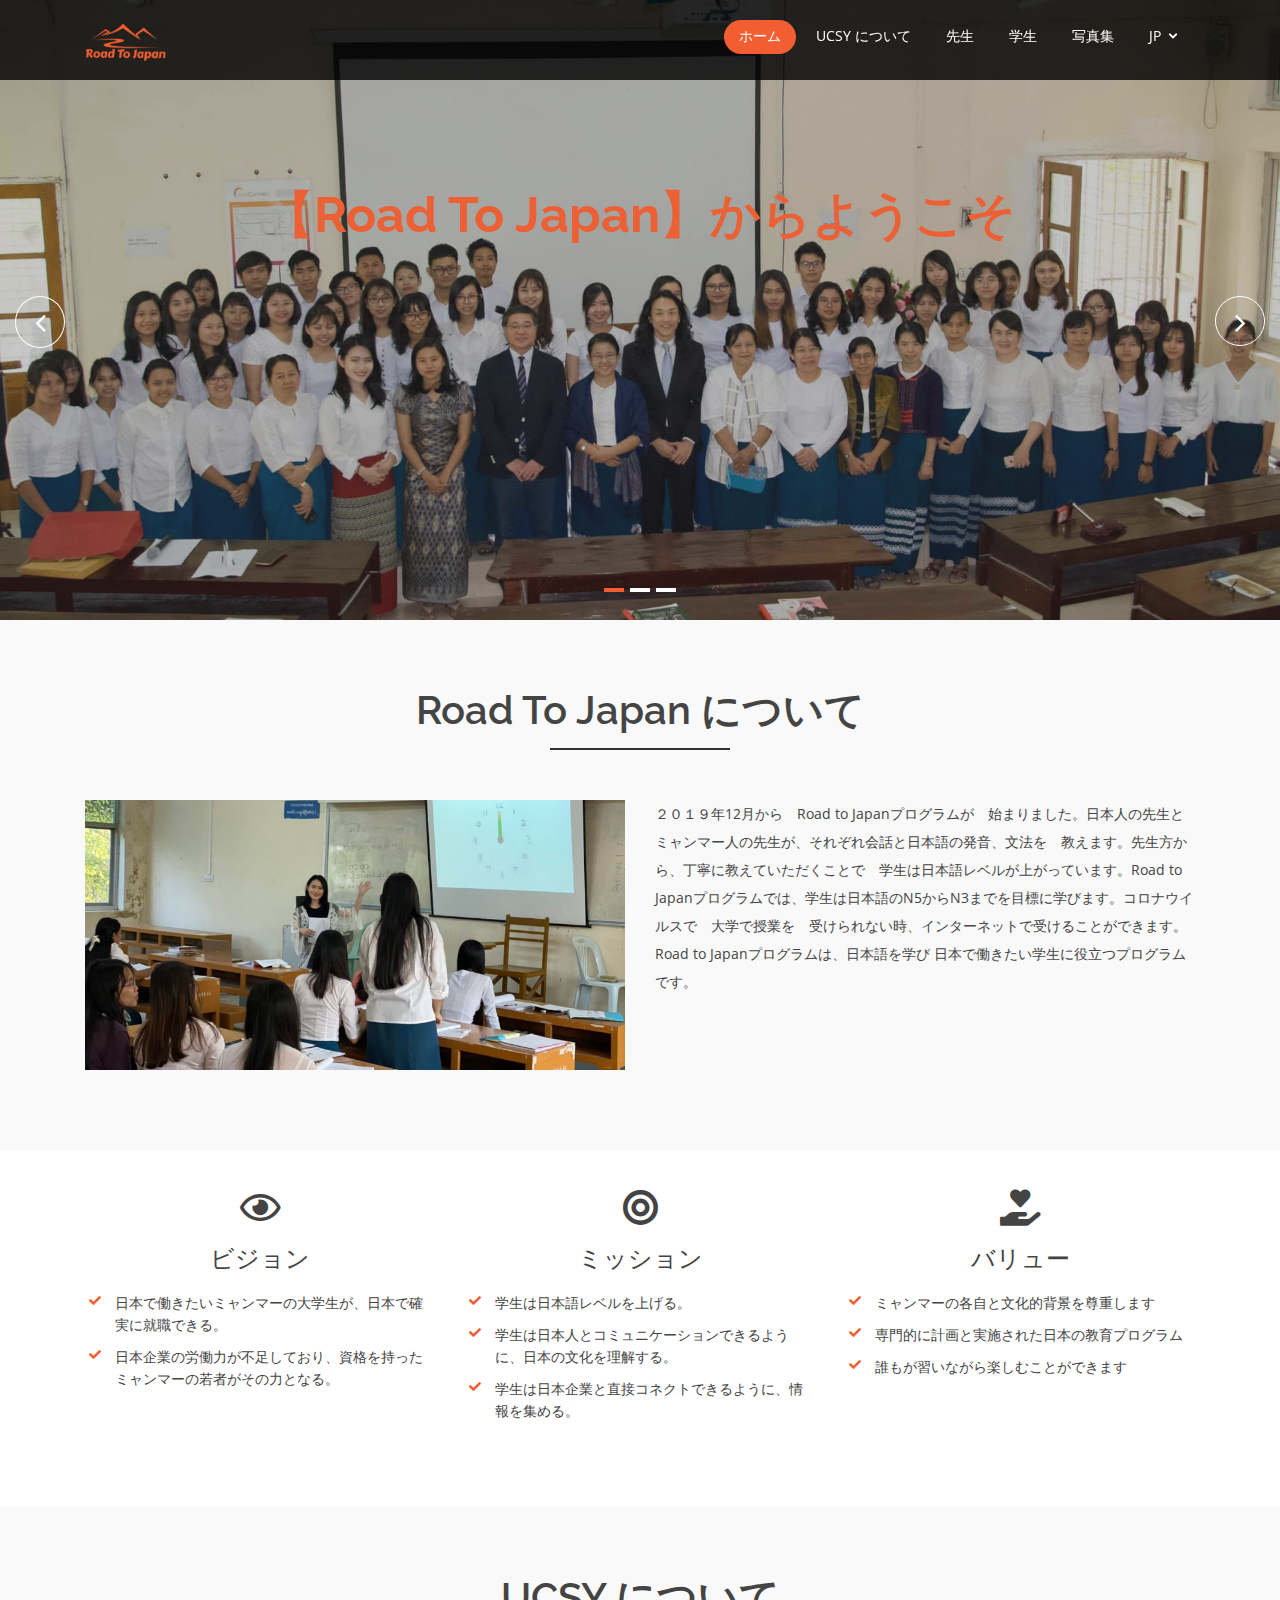
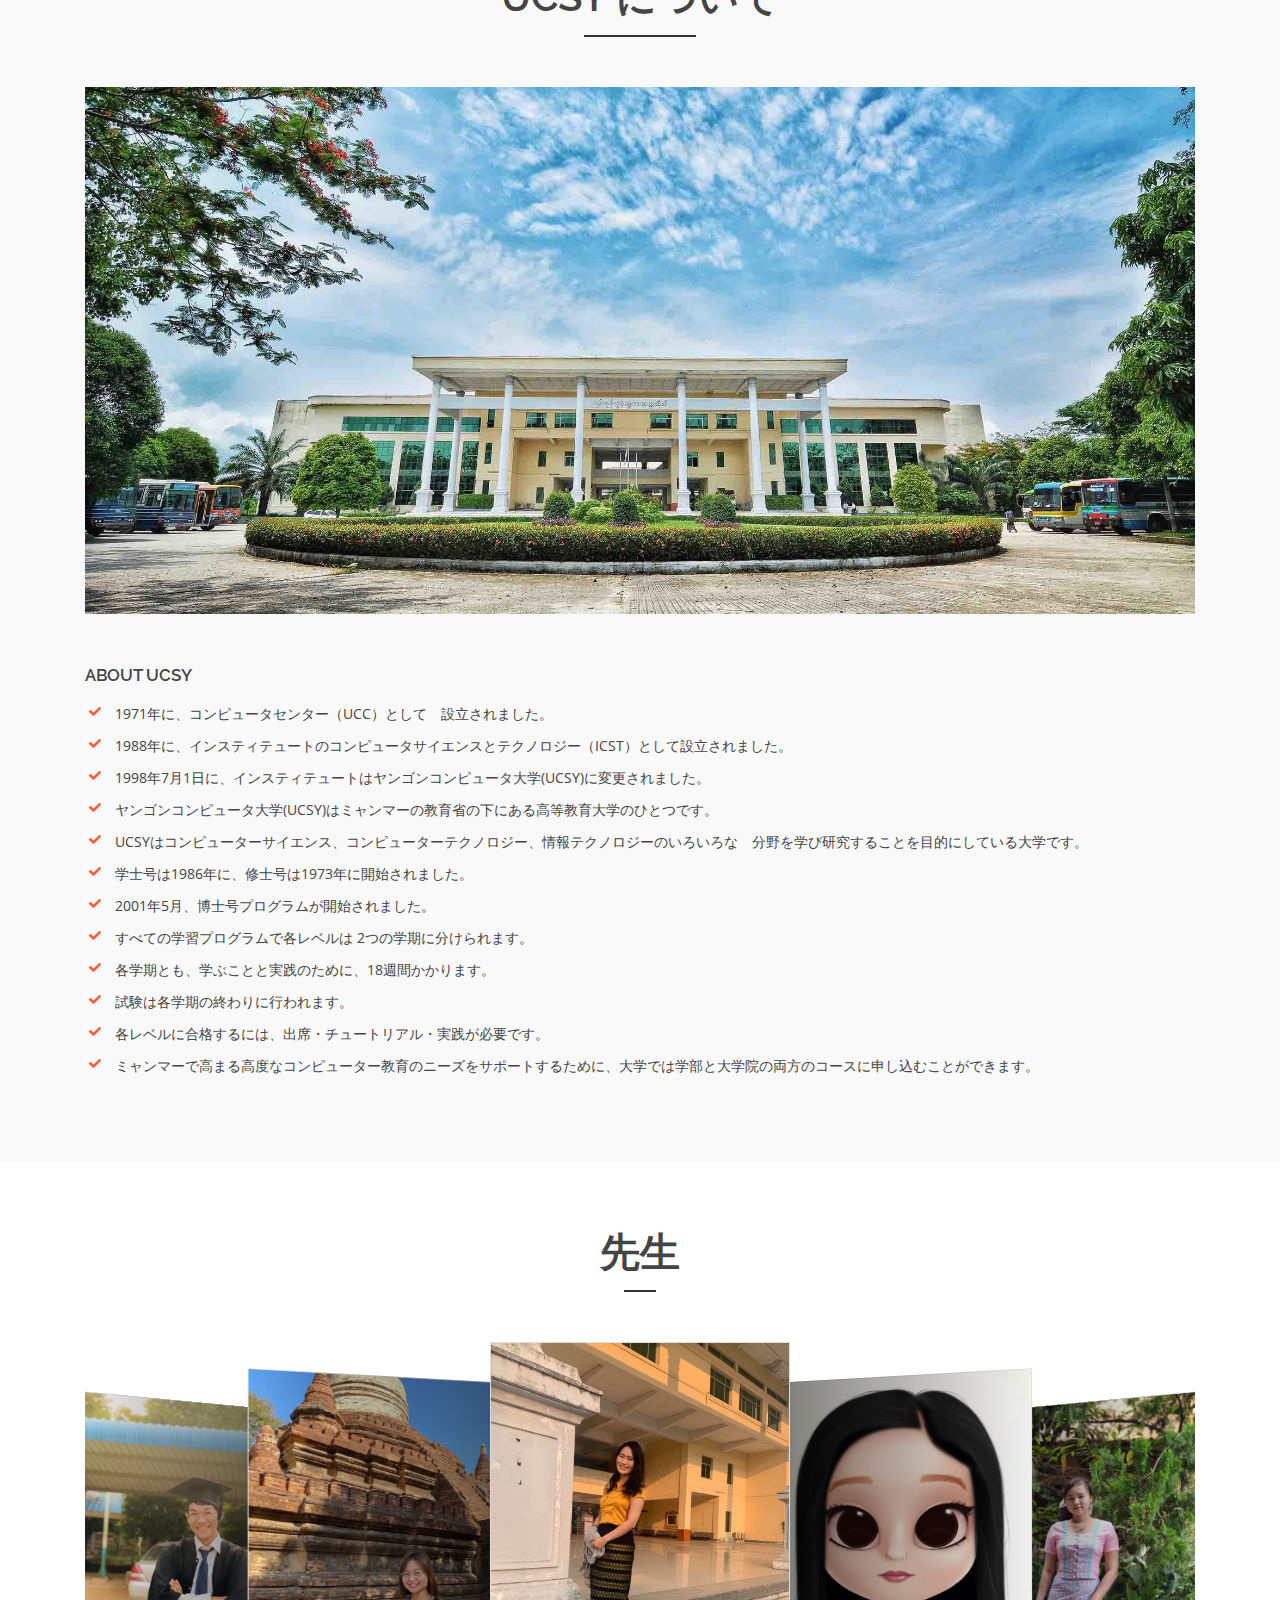
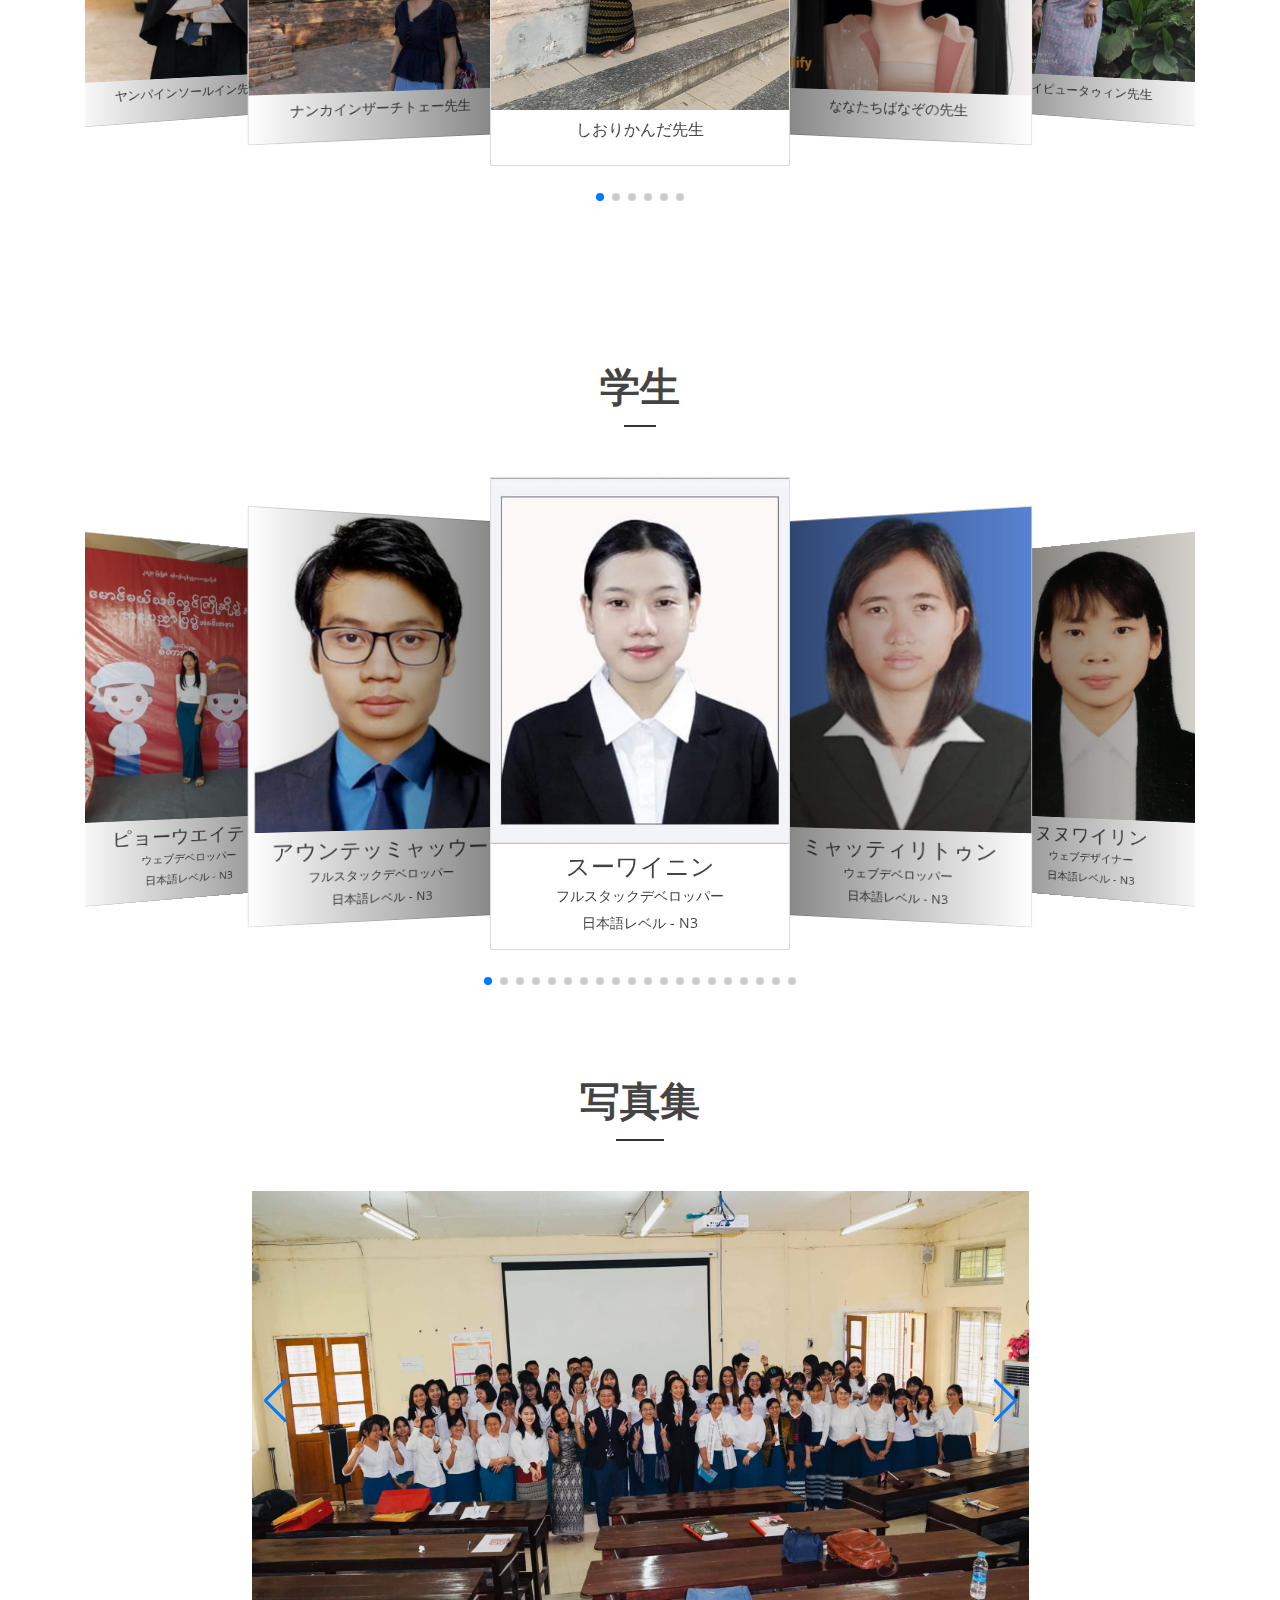
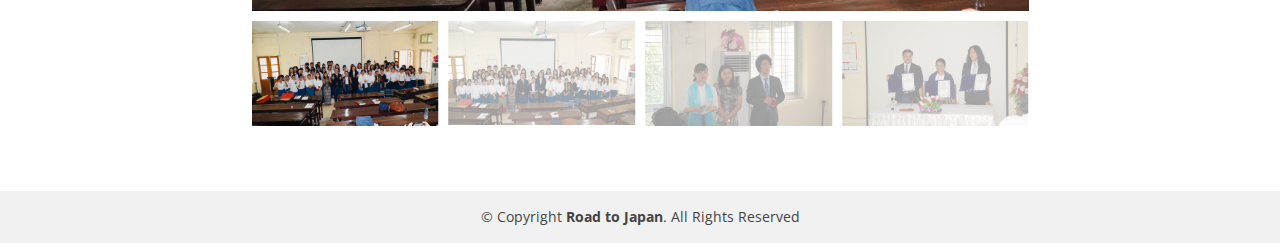
==== commit b576d5f1: "add flags svg" ====
--- a/index.html
+++ b/index.html
@@ -13,7 +13,9 @@
   <link href="assets/img/logo.png" rel="icon">
 
   <!-- Google Fonts -->
-  <link href="https://fonts.googleapis.com/css?family=Open+Sans:300,400,400i,600,700|Raleway:300,400,400i,500,500i,700,800,900" rel="stylesheet">
+  <link
+    href="https://fonts.googleapis.com/css?family=Open+Sans:300,400,400i,600,700|Raleway:300,400,400i,500,500i,700,800,900"
+    rel="stylesheet">
 
   <!-- Fonts awesome -->
   <link rel="stylesheet" href="https://use.fontawesome.com/releases/v5.15.1/css/all.css">
@@ -49,7 +51,7 @@
     <div class="container d-flex">
 
       <div class="logo mr-auto">
-        <h1 class="text-light"><a href="index.html"><img src="assets/img/logo.png" alt="Logo" ></a></h1>
+        <h1 class="text-light"><a href="index.html"><img src="assets/img/logo.png" alt="Logo"></a></h1>
         <!-- Uncomment below if you prefer to use an image logo -->
         <!-- <a href="index.html"><img src="assets/img/logo.png" alt="" class="img-fluid"></a>-->
       </div>
@@ -61,11 +63,61 @@
           <li><a href="#teachers" name="menu-teachers" caption="menu-teachers">先生</a></li>
           <li><a href="#students" name="menu-students" caption="menu-students">学生</a></li>
           <li><a href="#photos" name="menu-photos" caption="menu-photos">写真集</a></li>
-          <li class="drop-down"><a name="lng" caption="lng"><img src="https://www.countryflags.io/jp/flat/32.png"/>JP</a>
+          <li class="drop-down"><a name="lng" caption="lng"><img
+                src="https://www.countryflags.io/jp/flat/32.png" />JP</a>
             <ul>
-              <li><a id="mm_button"><img src="https://www.countryflags.io/mm/flat/32.png"/>မြန်မာစာ</a></li>
-              <li><a id="en_button"><img src="https://www.countryflags.io/gb/flat/32.png"/>English</a></li>
-              <li><a id="jp_button"><img src="https://www.countryflags.io/jp/flat/32.png"/>日本語</a></li>
+              <li>
+                <a id="mm_button">
+                  <svg xmlns="http://www.w3.org/2000/svg" xmlns:xlink="http://www.w3.org/1999/xlink" id="flag-icons-mm"
+                    viewBox="0 0 512 512" style="width: 20px;height: 20px;margin-right: 5px;">
+                    <path fill="#fecb00" d="M0 0h512v512H0z" />
+                    <path fill="#34b233" d="M0 170.7h512V512H0z" />
+                    <path fill="#ea2839" d="M0 341.3h512V512H0z" />
+                    <path id="mm-a" fill="#fff" stroke-width="188.7" d="M312.6 274H199.4L256 85.3Z" />
+                    <use xlink:href="#mm-a" width="100%" height="100%" transform="rotate(-144 256 274)" />
+                    <use xlink:href="#mm-a" width="100%" height="100%" transform="rotate(-72 256 274)" />
+                    <use xlink:href="#mm-a" width="100%" height="100%" transform="rotate(72 256 274)" />
+                    <use xlink:href="#mm-a" width="100%" height="100%" transform="rotate(144 256 274)" />
+                  </svg>
+                  မြန်မာစာ
+                </a>
+              </li>
+              <li>
+                <a id="en_button">
+                  <svg xmlns="http://www.w3.org/2000/svg" id="flag-icons-us" viewBox="0 0 512 512"
+                    style="width: 20px;height: 20px;margin-right: 5px;">
+                    <path fill="#bd3d44" d="M0 0h512v512H0" />
+                    <path stroke="#fff" stroke-width="40"
+                      d="M0 58h512M0 137h512M0 216h512M0 295h512M0 374h512M0 453h512" />
+                    <path fill="#192f5d" d="M0 0h390v275H0z" />
+                    <marker id="us-a" markerHeight="30" markerWidth="30">
+                      <path fill="#fff" d="m15 0 9.3 28.6L0 11h30L5.7 28.6" />
+                    </marker>
+                    <path fill="none" marker-mid="url(#us-a)"
+                      d="m0 0 18 11h65 65 65 65 66L51 39h65 65 65 65L18 66h65 65 65 65 66L51 94h65 65 65 65L18 121h65 65 65 65 66L51 149h65 65 65 65L18 177h65 65 65 65 66L51 205h65 65 65 65L18 232h65 65 65 65 66L0 0" />
+                  </svg>
+                  English
+                </a>
+              </li>
+              <li>
+                <a id="jp_button">
+                  <svg xmlns="http://www.w3.org/2000/svg" id="flag-icons-jp" viewBox="0 0 512 512"
+                    style="width: 20px;height: 20px;margin-right: 5px;">
+                    <defs>
+                      <clipPath id="jp-a">
+                        <path fill-opacity=".7" d="M177.2 0h708.6v708.7H177.2z" />
+                      </clipPath>
+                    </defs>
+                    <g fill-rule="evenodd" stroke-width="1pt" clip-path="url(#jp-a)"
+                      transform="translate(-128) scale(.72249)">
+                      <path fill="#fff" d="M0 0h1063v708.7H0z" />
+                      <circle cx="523.1" cy="344.1" r="194.9" fill="#bc002d"
+                        transform="translate(-59.7 -34.5) scale(1.1302)" />
+                    </g>
+                  </svg>
+                  日本語
+                </a>
+              </li>
             </ul>
           </li>
         </ul>
@@ -74,7 +126,7 @@
     </div>
   </header><!-- End Header -->
 
-  
+
 
   <!-- ======= Slider Section ======= -->
   <div id="home" class="slider-area">
@@ -92,7 +144,8 @@
             <div class="col-md-12 col-sm-12 col-xs-12">
               <div class="slider-content">
                 <!-- layer 1 -->
-                <div class="layer-1-1 hidden-xs wow animate__slideInDown animate__animated" data-wow-duration="2s" data-wow-delay=".2s">
+                <div class="layer-1-1 hidden-xs wow animate__slideInDown animate__animated" data-wow-duration="2s"
+                  data-wow-delay=".2s">
                   <h1 class="title1" name="welcome-title" caption="welcome-title">【Road To Japan】からようこそ</h1>
                 </div>
               </div>
@@ -178,7 +231,7 @@
                   Road to Japanプログラムでは、学生は日本語のN5からN3までを目標に学びます。
                   コロナウイルスで　大学で授業を　受けられない時、インターネットで受けることができます。
                   Road to Japanプログラムは、日本語を学び 日本で働きたい学生に役立つプログラムです。
-                </p>                                                               
+                </p>
               </div>
             </div>
           </div>
@@ -202,12 +255,14 @@
                   <h4 name="vision-title" caption="vision-title">ビジョン</h4>
                   <ul class="fa-ul">
                     <li>
-                      <span class="fa-li"><i class="fas fa-check"></i></span><span name="vision-content-1" caption="vision-content-1">日本で働きたいミャンマーの大学生が、日本で確実に就職できる。</span>
+                      <span class="fa-li"><i class="fas fa-check"></i></span><span name="vision-content-1"
+                        caption="vision-content-1">日本で働きたいミャンマーの大学生が、日本で確実に就職できる。</span>
                     </li>
                     <li>
-                      <span class="fa-li"><i class="fas fa-check"></i></span><span name="vision-content-2" caption="vision-content-2">日本企業の労働力が不足しており、資格を持ったミャンマーの若者がその力となる。</span>
+                      <span class="fa-li"><i class="fas fa-check"></i></span><span name="vision-content-2"
+                        caption="vision-content-2">日本企業の労働力が不足しており、資格を持ったミャンマーの若者がその力となる。</span>
                     </li>
-                    
+
                   </ul>
                 </div>
               </div>
@@ -224,15 +279,18 @@
                   <h4 name="mission-title" caption="mission-title">ミッション</h4>
                   <ul class="fa-ul">
                     <li>
-                      <span class="fa-li"><i class="fas fa-check"></i></span><span name="mission-content-1" caption="mission-content-1">学生は日本語レベルを上げる。</span>
+                      <span class="fa-li"><i class="fas fa-check"></i></span><span name="mission-content-1"
+                        caption="mission-content-1">学生は日本語レベルを上げる。</span>
                     </li>
                     <li>
-                      <span class="fa-li"><i class="fas fa-check"></i></span><span name="mission-content-2" caption="mission-content-2">学生は日本人とコミュニケーションできるように、日本の文化を理解する。</span>
+                      <span class="fa-li"><i class="fas fa-check"></i></span><span name="mission-content-2"
+                        caption="mission-content-2">学生は日本人とコミュニケーションできるように、日本の文化を理解する。</span>
                     </li>
                     <li>
-                      <span class="fa-li"><i class="fas fa-check"></i></span><span name="mission-content-3" caption="mission-content-3">学生は日本企業と直接コネクトできるように、情報を集める。</span>
+                      <span class="fa-li"><i class="fas fa-check"></i></span><span name="mission-content-3"
+                        caption="mission-content-3">学生は日本企業と直接コネクトできるように、情報を集める。</span>
                     </li>
-                    
+
                   </ul>
                 </div>
               </div>
@@ -250,15 +308,18 @@
                   <h4 name="values-title" caption="values-title">バリュー</h4>
                   <ul class="fa-ul">
                     <li>
-                      <span class="fa-li"><i class="fas fa-check"></i></span><span name="values-content-1" caption="values-content-1">ミャンマーの各自と文化的背景を尊重します</span>
+                      <span class="fa-li"><i class="fas fa-check"></i></span><span name="values-content-1"
+                        caption="values-content-1">ミャンマーの各自と文化的背景を尊重します</span>
                     </li>
                     <li>
-                      <span class="fa-li"><i class="fas fa-check"></i></span><span name="values-content-2" caption="values-content-2">専門的に計画と実施された日本の教育プログラム</span>
+                      <span class="fa-li"><i class="fas fa-check"></i></span><span name="values-content-2"
+                        caption="values-content-2">専門的に計画と実施された日本の教育プログラム</span>
                     </li>
                     <li>
-                      <span class="fa-li"><i class="fas fa-check"></i></span><span name="values-content-3" caption="values-content-3">誰もが習いながら楽しむことができます</span>
+                      <span class="fa-li"><i class="fas fa-check"></i></span><span name="values-content-3"
+                        caption="values-content-3">誰もが習いながら楽しむことができます</span>
                     </li>
-                    
+
                   </ul>
                 </div>
               </div>
@@ -270,574 +331,586 @@
     </div><!-- End Aims Section -->
 
 
-  <!-- ======= About UCSY Section ======= -->
-  <div id="about-ucsy" class="about-area area-padding">
-    <div class="container">
-       
-      <div class="row">
-        <div class="col-md-12 col-sm-12 col-xs-12">
-          <div class="section-headline text-center">
-            <h2 name="ucsy-title" caption="ucsy-title">UCSY について</h2>
-          </div>
-        </div>
-      </div>
-      <div class="row">
-        <!-- image start-->
-        <div class="col-md-12 col-sm-12 col-xs-12">
-          <div class="well-center">
-            <div class="single-well">
+    <!-- ======= About UCSY Section ======= -->
+    <div id="about-ucsy" class="about-area area-padding">
+      <div class="container">
+
+        <div class="row">
+          <div class="col-md-12 col-sm-12 col-xs-12">
+            <div class="section-headline text-center">
+              <h2 name="ucsy-title" caption="ucsy-title">UCSY について</h2>
+            </div>
+          </div>
+        </div>
+        <div class="row">
+          <!-- image start-->
+          <div class="col-md-12 col-sm-12 col-xs-12">
+            <div class="well-center">
+              <div class="single-well">
                 <img src="assets/img/ucsy/ucsy1.jpg" alt="">
-            </div>
-          </div>
-        </div><!-- end image section-->
-        <!-- single-well end-->
-        <div class="col-md-12 col-sm-12 col-xs-12 mt-5">
-          <div class="well-middle">
-            <div class="single-well">
-              <h4 class="sec-head">About UCSY</h4>
-              <ul class="fa-ul">
-                <li>
-                  <span class="fa-li"><i class="fas fa-check"></i></span> <span name="ucsy-content-1" caption="ucsy-content-1">1971年に、コンピュータセンター（UCC）として設立されました。</span>
-                </li>
-                <li>
-                  <span class="fa-li"><i class="fas fa-check"></i></span> <span name="ucsy-content-2" caption="ucsy-content-2">1988年に、インスティテュートのコンピュータサイエンスとテクノロジー（ICST）として設立されました。</span>
-                </li>
-                <li>
-                  <span class="fa-li"><i class="fas fa-check"></i></span> <span name="ucsy-content-3" caption="ucsy-content-3">1998年7月1日に、インスティテュートはヤンゴンコンピュータ大学(UCSY)に変更されました。</span>
-                </li>
-                <li>
-                  <span class="fa-li"><i class="fas fa-check"></i></span> <span name="ucsy-content-4" caption="ucsy-content-4">ヤンゴンコンピュータ大学(UCSY)はミャンマーの教育省の下にある高等教育大学のひとつです。</span>
-                </li>
-                <li>
-                  <span class="fa-li"><i class="fas fa-check"></i></span> <span name="ucsy-content-5" caption="ucsy-content-5">UCSYはコンピューターサイエンス、コンピューターテクノロジー、情報テクノロジーのいろいろな分野を学び研究することを目的にしている大学です。</span>
-                </li>
-                <li>
-                  <span class="fa-li"><i class="fas fa-check"></i></span> <span name="ucsy-content-6" caption="ucsy-content-6">学士号は　1986年に、修士号は1973年に開始されました。</span>
-                </li>
-                <li>
-                  <span class="fa-li"><i class="fas fa-check"></i></span> <span name="ucsy-content-7" caption="ucsy-content-7">2001年5月、博士号プログラムが開始されました。</span>
-                </li>
-                <li>
-                  <span class="fa-li"><i class="fas fa-check"></i></span> <span name="ucsy-content-8" caption="ucsy-content-8">すべての学習プログラムで　各レベルは2つの学期に分けられます。</span>
-                </li>
-                <li>
-                  <span class="fa-li"><i class="fas fa-check"></i></span> <span name="ucsy-content-9" caption="ucsy-content-9">各学期とも、学ぶことと実践のために、18週間かかります。</span>
-                </li>
-                <li>
-                  <span class="fa-li"><i class="fas fa-check"></i></span> <span name="ucsy-content-10" caption="ucsy-content-10">試験は各学期の終わりに行われます。</span>
-                </li>
-                <li>
-                  <span class="fa-li"><i class="fas fa-check"></i></span> <span name="ucsy-content-11" caption="ucsy-content-11">各レベルに合格するには、出席・チュートリアル・実践が必要です。</span>
-                </li>
-                <li>
-                  <span class="fa-li"><i class="fas fa-check"></i></span> <span name="ucsy-content-12" caption="ucsy-content-12">ミャンマーで高まる高度なコンピューター教育のニーズをサポートするために、大学では学部と大学院の両方のコースに申し込むことができます。</span>
-                </li>
-              </ul>
-            </div>
-          </div>
-        </div>
-        <!-- End col-->
+              </div>
+            </div>
+          </div><!-- end image section-->
+          <!-- single-well end-->
+          <div class="col-md-12 col-sm-12 col-xs-12 mt-5">
+            <div class="well-middle">
+              <div class="single-well">
+                <h4 class="sec-head">About UCSY</h4>
+                <ul class="fa-ul">
+                  <li>
+                    <span class="fa-li"><i class="fas fa-check"></i></span> <span name="ucsy-content-1"
+                      caption="ucsy-content-1">1971年に、コンピュータセンター（UCC）として設立されました。</span>
+                  </li>
+                  <li>
+                    <span class="fa-li"><i class="fas fa-check"></i></span> <span name="ucsy-content-2"
+                      caption="ucsy-content-2">1988年に、インスティテュートのコンピュータサイエンスとテクノロジー（ICST）として設立されました。</span>
+                  </li>
+                  <li>
+                    <span class="fa-li"><i class="fas fa-check"></i></span> <span name="ucsy-content-3"
+                      caption="ucsy-content-3">1998年7月1日に、インスティテュートはヤンゴンコンピュータ大学(UCSY)に変更されました。</span>
+                  </li>
+                  <li>
+                    <span class="fa-li"><i class="fas fa-check"></i></span> <span name="ucsy-content-4"
+                      caption="ucsy-content-4">ヤンゴンコンピュータ大学(UCSY)はミャンマーの教育省の下にある高等教育大学のひとつです。</span>
+                  </li>
+                  <li>
+                    <span class="fa-li"><i class="fas fa-check"></i></span> <span name="ucsy-content-5"
+                      caption="ucsy-content-5">UCSYはコンピューターサイエンス、コンピューターテクノロジー、情報テクノロジーのいろいろな分野を学び研究することを目的にしている大学です。</span>
+                  </li>
+                  <li>
+                    <span class="fa-li"><i class="fas fa-check"></i></span> <span name="ucsy-content-6"
+                      caption="ucsy-content-6">学士号は　1986年に、修士号は1973年に開始されました。</span>
+                  </li>
+                  <li>
+                    <span class="fa-li"><i class="fas fa-check"></i></span> <span name="ucsy-content-7"
+                      caption="ucsy-content-7">2001年5月、博士号プログラムが開始されました。</span>
+                  </li>
+                  <li>
+                    <span class="fa-li"><i class="fas fa-check"></i></span> <span name="ucsy-content-8"
+                      caption="ucsy-content-8">すべての学習プログラムで　各レベルは2つの学期に分けられます。</span>
+                  </li>
+                  <li>
+                    <span class="fa-li"><i class="fas fa-check"></i></span> <span name="ucsy-content-9"
+                      caption="ucsy-content-9">各学期とも、学ぶことと実践のために、18週間かかります。</span>
+                  </li>
+                  <li>
+                    <span class="fa-li"><i class="fas fa-check"></i></span> <span name="ucsy-content-10"
+                      caption="ucsy-content-10">試験は各学期の終わりに行われます。</span>
+                  </li>
+                  <li>
+                    <span class="fa-li"><i class="fas fa-check"></i></span> <span name="ucsy-content-11"
+                      caption="ucsy-content-11">各レベルに合格するには、出席・チュートリアル・実践が必要です。</span>
+                  </li>
+                  <li>
+                    <span class="fa-li"><i class="fas fa-check"></i></span> <span name="ucsy-content-12"
+                      caption="ucsy-content-12">ミャンマーで高まる高度なコンピューター教育のニーズをサポートするために、大学では学部と大学院の両方のコースに申し込むことができます。</span>
+                  </li>
+                </ul>
+              </div>
+            </div>
+          </div>
+          <!-- End col-->
+        </div>
       </div>
     </div>
-  </div>
-
-  <!-- End About UCSY Section -->
-
-
-
-   <!-- ======= Teachers Information Section ======= -->
-   <div id="teachers" class="our-team-area area-padding">
-    <div class="container">
-        
-      <div class="row">
-        <div class="col-md-12 col-sm-12 col-xs-12">
-          <div class="section-headline text-center">
-            <h2 name="teachers-title" caption="teachers-title">先生</h2>
-          </div>
-        </div>
-      </div>
-      <div class="swiper-container">
-        <div class="swiper-wrapper">
-          <div class="swiper-slide">
-            <div class="single-team-member">
-              <div class="team-img">
+
+    <!-- End About UCSY Section -->
+
+
+
+    <!-- ======= Teachers Information Section ======= -->
+    <div id="teachers" class="our-team-area area-padding">
+      <div class="container">
+
+        <div class="row">
+          <div class="col-md-12 col-sm-12 col-xs-12">
+            <div class="section-headline text-center">
+              <h2 name="teachers-title" caption="teachers-title">先生</h2>
+            </div>
+          </div>
+        </div>
+        <div class="swiper-container">
+          <div class="swiper-wrapper">
+            <div class="swiper-slide">
+              <div class="single-team-member">
+                <div class="team-img">
                   <img src="assets/img/teachers/teacher1.jpg" alt="">
-              </div>
-              <div class="team-content text-center">
-                <h6 name="teachers-name-1" caption="teachers-name-1">しおりかんだ先生</h6>
-              </div>
-            </div>
-          </div>
-          <div class="swiper-slide">
-            <div class="single-team-member">
-              <div class="team-img">
+                </div>
+                <div class="team-content text-center">
+                  <h6 name="teachers-name-1" caption="teachers-name-1">しおりかんだ先生</h6>
+                </div>
+              </div>
+            </div>
+            <div class="swiper-slide">
+              <div class="single-team-member">
+                <div class="team-img">
                   <img src="assets/img/teachers/teacher2.jpg" alt="">
-              </div>
-              <div class="team-content text-center">
-                <h6 name="teachers-name-2" caption="teachers-name-2">ななたちばなぞの先生</h6>
-              </div>
-            </div>
-          </div>
-          <div class="swiper-slide">
-            <div class="single-team-member">
-              <div class="team-img">
+                </div>
+                <div class="team-content text-center">
+                  <h6 name="teachers-name-2" caption="teachers-name-2">ななたちばなぞの先生</h6>
+                </div>
+              </div>
+            </div>
+            <div class="swiper-slide">
+              <div class="single-team-member">
+                <div class="team-img">
                   <img src="assets/img/teachers/teacher3.jpg" alt="">
-              </div>
-              <div class="team-content text-center">
-                <h6 name="teachers-name-3" caption="teachers-name-3">イピュータゥィン先生</h6>
-              </div>
-            </div>
-          </div>
-          <div class="swiper-slide">
-            <div class="single-team-member">
-              <div class="team-img">
+                </div>
+                <div class="team-content text-center">
+                  <h6 name="teachers-name-3" caption="teachers-name-3">イピュータゥィン先生</h6>
+                </div>
+              </div>
+            </div>
+            <div class="swiper-slide">
+              <div class="single-team-member">
+                <div class="team-img">
                   <img src="assets/img/teachers/teacher4.jpg" alt="">
-              </div>
-              <div class="team-content text-center">
-                <h6 name="teachers-name-4" caption="teachers-name-4">アウンコジン先生</h6>
-              </div>
-            </div>
-          </div>
-          <div class="swiper-slide">
-            <div class="single-team-member">
-              <div class="team-img">
+                </div>
+                <div class="team-content text-center">
+                  <h6 name="teachers-name-4" caption="teachers-name-4">アウンコジン先生</h6>
+                </div>
+              </div>
+            </div>
+            <div class="swiper-slide">
+              <div class="single-team-member">
+                <div class="team-img">
                   <img src="assets/img/teachers/teacher5.jpg" alt="">
-              </div>
-              <div class="team-content text-center">
-                <h6 name="teachers-name-5" caption="teachers-name-5">ヤンパインソールイン先生</h6>
-              </div>
-            </div>
-          </div>
-          <div class="swiper-slide">
-            <div class="single-team-member">
-              <div class="team-img">
+                </div>
+                <div class="team-content text-center">
+                  <h6 name="teachers-name-5" caption="teachers-name-5">ヤンパインソールイン先生</h6>
+                </div>
+              </div>
+            </div>
+            <div class="swiper-slide">
+              <div class="single-team-member">
+                <div class="team-img">
                   <img src="assets/img/teachers/teacher6.jpg" alt="">
-              </div>
-              <div class="team-content text-center">
-                <h6 name="teachers-name-6" caption="teachers-name-6">ナンカインザーチトェー先生</h6>
-              </div>
-            </div>
-          </div>
-        </div>
-        <!-- Add Pagination -->
-        <div class="swiper-pagination"></div>
+                </div>
+                <div class="team-content text-center">
+                  <h6 name="teachers-name-6" caption="teachers-name-6">ナンカインザーチトェー先生</h6>
+                </div>
+              </div>
+            </div>
+          </div>
+          <!-- Add Pagination -->
+          <div class="swiper-pagination"></div>
+        </div>
+      </div>
+    </div><!-- End Teacher Information Section -->
+
+
+
+
+    <!-- Students Information Section -->
+    <div id="students" class="our-team-area area-padding">
+      <div class="container">
+
+        <div class="row">
+          <div class="col-md-12 col-sm-12 col-xs-12">
+            <div class="section-headline text-center">
+              <h2 name="students-title" caption="students-title">学生</h2>
+            </div>
+          </div>
+        </div>
+        <div class="swiper-container">
+          <div class="swiper-wrapper">
+            <div class="swiper-slide">
+              <div class="single-team-member">
+                <div class="team-img">
+                  <img src="assets/img/students/suwaihnin.jpg" alt="">
+                </div>
+                <div class="team-content text-center">
+                  <h4 name="students-name-1" caption="students-name-1">スーワイニン</h4>
+                  <p name="students-skill-1" caption="students-skill-1">フルスタックデベロッパー</p>
+                  <p name="students-level-1" caption="students-level-1">日本語レベル - N3</p>
+                </div>
+              </div>
+            </div>
+            <div class="swiper-slide">
+              <div class="single-team-member">
+                <div class="team-img">
+                  <img src="assets/img/students/myatthirihtun.jpg" alt="">
+                </div>
+                <div class="team-content text-center">
+                  <h4 name="students-name-2" caption="students-name-2">ミャッティリトゥン</h4>
+                  <p name="students-skill-2" caption="students-skill-2">ウェブデベロッパー</p>
+                  <p name="students-level-2" caption="students-level-2">日本語レベル - N3</p>
+                </div>
+              </div>
+            </div>
+            <div class="swiper-slide">
+              <div class="single-team-member">
+                <div class="team-img">
+                  <img src="assets/img/students/nunuwailin.jpg" alt="">
+                </div>
+                <div class="team-content text-center">
+                  <h4 name="students-name-3" caption="students-name-3">ヌヌワイリン</h4>
+                  <p name="students-skill-3" caption="students-skill-3">ウェブデザイナー</p>
+                  <p name="students-level-3" caption="students-level-3">日本語レベル - N3</p>
+                </div>
+              </div>
+            </div>
+            <div class="swiper-slide">
+              <div class="single-team-member">
+                <div class="team-img">
+                  <img src="assets/img/students/thinnandaroo.jpg" alt="">
+                </div>
+                <div class="team-content text-center">
+                  <h4 name="students-name-4" caption="students-name-4">ティンナンダーウー</h4>
+                  <p name="students-skill-4" caption="students-skill-4">ウェブデザイナー</p>
+                  <p name="students-level-4" caption="students-level-4">日本語レベル - N3</p>
+                </div>
+              </div>
+            </div>
+            <div class="swiper-slide">
+              <div class="single-team-member">
+                <div class="team-img">
+                  <img src="assets/img/students/phoothetthetko.jpg" alt="">
+                </div>
+                <div class="team-content text-center">
+                  <h4 name="students-name-5" caption="students-name-5">プーテッテッコー</h4>
+                  <p name="students-skill-5" caption="students-skill-5">ウェブデベロッパー</p>
+                  <p name="students-level-5" caption="students-level-5">日本語レベル - N3</p>
+                </div>
+              </div>
+            </div>
+            <div class="swiper-slide">
+              <div class="single-team-member">
+                <div class="team-img">
+                  <img src="assets/img/students/ayethuzarmyint.jpg" alt="">
+                </div>
+                <div class="team-content text-center">
+                  <h4 name="students-name-6" caption="students-name-6">エーテゥーザーミェツ</h4>
+                  <p name="students-skill-6" caption="students-skill-6">ウェブデベロッパー</p>
+                  <p name="students-level-6" caption="students-level-6">日本語レベル - N3</p>
+                </div>
+              </div>
+            </div>
+            <div class="swiper-slide">
+              <div class="single-team-member">
+                <div class="team-img">
+                  <img src="assets/img/students/pyaepyaeaung.jpg" alt="">
+                </div>
+                <div class="team-content text-center">
+                  <h4 name="students-name-7" caption="students-name-7">ピィッピィッアウン</h4>
+                  <p name="students-skill-7" caption="students-skill-7">ウェブデザイナー</p>
+                  <p name="students-level-7" caption="students-level-7">日本語レベル - N3</p>
+                </div>
+              </div>
+            </div>
+            <div class="swiper-slide">
+              <div class="single-team-member">
+                <div class="team-img">
+                  <img src="assets/img/students/thinzarmyintnaing.jpg" alt="">
+                </div>
+                <div class="team-content text-center">
+                  <h4 name="students-name-8" caption="students-name-8">テインザーミエッナイン</h4>
+                  <p name="students-skill-8" caption="students-skill-8">ウェブデベロッパー</p>
+                  <p name="students-level-8" caption="students-level-8">日本語レベル - N3</p>
+                </div>
+              </div>
+            </div>
+            <div class="swiper-slide">
+              <div class="single-team-member">
+                <div class="team-img">
+                  <img src="assets/img/students/sawyunandar.jpg" alt="">
+                </div>
+                <div class="team-content text-center">
+                  <h4 name="students-name-9" caption="students-name-9">ソーユナンダ</h4>
+                  <p name="students-skill-9" caption="students-skill-9">ウェブデザイナー</p>
+                  <p name="students-level-9" caption="students-level-9">日本語レベル - N3</p>
+                </div>
+              </div>
+            </div>
+            <div class="swiper-slide">
+              <div class="single-team-member">
+                <div class="team-img">
+                  <img src="assets/img/students/htethtetaung.jpg" alt="">
+                </div>
+                <div class="team-content text-center">
+                  <h4 name="students-name-10" caption="students-name-10">テッテッアウン</h4>
+                  <p name="students-skill-10" caption="students-skill-10">UI/UX デザイナー</p>
+                  <p name="students-level-10" caption="students-level-10">日本語レベル - N3</p>
+                </div>
+              </div>
+            </div>
+            <div class="swiper-slide">
+              <div class="single-team-member">
+                <div class="team-img">
+                  <img src="assets/img/students/htethtetchokhin.jpg" alt="">
+                </div>
+                <div class="team-content text-center">
+                  <h4 name="students-name-11" caption="students-name-11">テッテッチョーキン</h4>
+                  <p name="students-skill-11" caption="students-skill-11">ウェブデベロッパー</p>
+                  <p name="students-level-11" caption="students-level-11">日本語レベル - N3</p>
+                </div>
+              </div>
+            </div>
+            <div class="swiper-slide">
+              <div class="single-team-member">
+                <div class="team-img">
+                  <img src="assets/img/students/mansitteain.jpg" alt="">
+                </div>
+                <div class="team-content text-center">
+                  <h4 name="students-name-12" caption="students-name-12">マンシッイン</h4>
+                  <p name="students-skill-12" caption="students-skill-12">ネットワークエンジニア</p>
+                  <p name="students-level-12" caption="students-level-12">日本語レベル - N3</p>
+                </div>
+              </div>
+            </div>
+            <div class="swiper-slide">
+              <div class="single-team-member">
+                <div class="team-img">
+                  <img src="assets/img/students/mayphoowai.jpg" alt="">
+                </div>
+                <div class="team-content text-center">
+                  <h4 name="students-name-13" caption="students-name-13">メイプーワイ</h4>
+                  <p name="students-skill-13" caption="students-skill-13">フルスタックデベロッパー</p>
+                  <p name="students-level-13" caption="students-level-13">日本語レベル - N3</p>
+                </div>
+              </div>
+            </div>
+            <div class="swiper-slide">
+              <div class="single-team-member">
+                <div class="team-img">
+                  <img src="assets/img/students/thandarlin.jpg" alt="">
+                </div>
+                <div class="team-content text-center">
+                  <h4 name="students-name-14" caption="students-name-14">タンダーリン</h4>
+                  <p name="students-skill-14" caption="students-skill-14">ウェブデザイナー</p>
+                  <p name="students-level-14" caption="students-level-14">日本語レベル - N3</p>
+                </div>
+              </div>
+            </div>
+            <div class="swiper-slide">
+              <div class="single-team-member">
+                <div class="team-img">
+                  <img src="assets/img/students/maythazinoo.jpg" alt="">
+                </div>
+                <div class="team-content text-center">
+                  <h4 name="students-name-15" caption="students-name-15">メイタジンウー</h4>
+                  <p name="students-skill-15" caption="students-skill-15">ウェブデベロッパー</p>
+                  <p name="students-level-15" caption="students-level-15">日本語レベル - N3</p>
+                </div>
+              </div>
+            </div>
+            <div class="swiper-slide">
+              <div class="single-team-member">
+                <div class="team-img">
+                  <img src="assets/img/students/hninyeeoo.jpg" alt="">
+                </div>
+                <div class="team-content text-center">
+                  <h4 name="students-name-16" caption="students-name-16">ニンイーウー</h4>
+                  <p name="students-skill-16" caption="students-skill-16">ウェブデザイナー</p>
+                  <p name="students-level-16" caption="students-level-16">日本語レベル - N3</p>
+                </div>
+              </div>
+            </div>
+            <div class="swiper-slide">
+              <div class="single-team-member">
+                <div class="team-img">
+                  <img src="assets/img/students/suyeekyaw.jpg" alt="">
+                </div>
+                <div class="team-content text-center">
+                  <h4 name="students-name-17" caption="students-name-17">スイーチョー</h4>
+                  <p name="students-skill-17" caption="students-skill-17">ウェブデザイナー</p>
+                  <p name="students-level-17" caption="students-level-17">日本語レベル - N3</p>
+                </div>
+              </div>
+            </div>
+            <div class="swiper-slide">
+              <div class="single-team-member">
+                <div class="team-img">
+                  <img src="assets/img/students/panpanphoongoo.jpg" alt="">
+                </div>
+                <div class="team-content text-center">
+                  <h4 name="students-name-18" caption="students-name-18">パンパンプーゴ</h4>
+                  <p name="students-skill-18" caption="students-skill-18">ウェブデベロッパー</p>
+                  <p name="students-level-18" caption="students-level-18">日本語レベル - N3</p>
+                </div>
+              </div>
+            </div>
+            <div class="swiper-slide">
+              <div class="single-team-member">
+                <div class="team-img">
+                  <img src="assets/img/students/phyowaithi.jpg" alt="">
+                </div>
+                <div class="team-content text-center">
+                  <h4 name="students-name-19" caption="students-name-19">ピョーウエイティ</h4>
+                  <p name="students-skill-19" caption="students-skill-19">ウェブデベロッパー</p>
+                  <p name="students-level-19" caption="students-level-19">日本語レベル - N3</p>
+                </div>
+              </div>
+            </div>
+            <div class="swiper-slide">
+              <div class="single-team-member">
+                <div class="team-img">
+                  <img src="assets/img/students/aunghtetmyatoo.jpg" alt="">
+                </div>
+                <div class="team-content text-center">
+                  <h4 name="students-name-20" caption="students-name-20">アウンテッミャッウー</h4>
+                  <p name="students-skill-20" caption="students-skill-20">フルスタックデベロッパー</p>
+                  <p name="students-level-20" caption="students-level-20">日本語レベル - N3</p>
+                </div>
+              </div>
+            </div>
+          </div>
+          <!-- Add Pagination -->
+          <div class="swiper-pagination"></div>
+        </div>
       </div>
     </div>
-  </div><!-- End Teacher Information Section -->
-
-
-
-
-  <!-- Students Information Section -->
-  <div id="students" class="our-team-area area-padding">
-    <div class="container">
-        
-      <div class="row">
-        <div class="col-md-12 col-sm-12 col-xs-12">
-          <div class="section-headline text-center">
-            <h2 name="students-title" caption="students-title">学生</h2>
-          </div>
-        </div>
-      </div>
-      <div class="swiper-container">
-        <div class="swiper-wrapper">
-          <div class="swiper-slide">
-            <div class="single-team-member">
-              <div class="team-img">
-                  <img src="assets/img/students/suwaihnin.jpg" alt="">
-              </div>
-              <div class="team-content text-center">
-                <h4 name="students-name-1" caption="students-name-1">スーワイニン</h4>
-                <p name="students-skill-1" caption="students-skill-1">フルスタックデベロッパー</p>
-                <p name="students-level-1" caption="students-level-1">日本語レベル - N3</p>
-              </div>
-            </div>
-          </div>
-          <div class="swiper-slide">
-            <div class="single-team-member">
-              <div class="team-img">
-                  <img src="assets/img/students/myatthirihtun.jpg" alt="">
-              </div>
-              <div class="team-content text-center">
-                <h4 name="students-name-2" caption="students-name-2">ミャッティリトゥン</h4>
-                <p name="students-skill-2" caption="students-skill-2">ウェブデベロッパー</p>
-                <p name="students-level-2" caption="students-level-2">日本語レベル - N3</p>
-              </div>
-            </div>
-          </div>
-          <div class="swiper-slide">
-            <div class="single-team-member">
-              <div class="team-img">
-                  <img src="assets/img/students/nunuwailin.jpg" alt="">
-              </div>
-              <div class="team-content text-center">
-                <h4 name="students-name-3" caption="students-name-3">ヌヌワイリン</h4>
-                <p name="students-skill-3" caption="students-skill-3">ウェブデザイナー</p>
-                <p name="students-level-3" caption="students-level-3">日本語レベル - N3</p>
-              </div>
-            </div>
-          </div>
-          <div class="swiper-slide">
-            <div class="single-team-member">
-              <div class="team-img">
-                  <img src="assets/img/students/thinnandaroo.jpg" alt="">
-              </div>
-              <div class="team-content text-center">
-                <h4 name="students-name-4" caption="students-name-4">ティンナンダーウー</h4>
-                <p name="students-skill-4" caption="students-skill-4">ウェブデザイナー</p>
-                <p name="students-level-4" caption="students-level-4">日本語レベル - N3</p>
-              </div>
-            </div>
-          </div>
-          <div class="swiper-slide">
-            <div class="single-team-member">
-              <div class="team-img">
-                  <img src="assets/img/students/phoothetthetko.jpg" alt="">
-              </div>
-              <div class="team-content text-center">
-                <h4 name="students-name-5" caption="students-name-5">プーテッテッコー</h4>
-                <p name="students-skill-5" caption="students-skill-5">ウェブデベロッパー</p>
-                <p name="students-level-5" caption="students-level-5">日本語レベル - N3</p>
-              </div>
-            </div>
-          </div>
-          <div class="swiper-slide">
-            <div class="single-team-member">
-              <div class="team-img">
-                  <img src="assets/img/students/ayethuzarmyint.jpg" alt="">
-              </div>
-              <div class="team-content text-center">
-                <h4 name="students-name-6" caption="students-name-6">エーテゥーザーミェツ</h4>
-                <p name="students-skill-6" caption="students-skill-6">ウェブデベロッパー</p>
-                <p name="students-level-6" caption="students-level-6">日本語レベル - N3</p>
-              </div>
-            </div>
-          </div>
-          <div class="swiper-slide">
-            <div class="single-team-member">
-              <div class="team-img">
-                  <img src="assets/img/students/pyaepyaeaung.jpg" alt="">
-              </div>
-              <div class="team-content text-center">
-                <h4 name="students-name-7" caption="students-name-7">ピィッピィッアウン</h4>
-                <p name="students-skill-7" caption="students-skill-7">ウェブデザイナー</p>
-                <p name="students-level-7" caption="students-level-7">日本語レベル - N3</p>
-              </div>
-            </div>
-          </div>
-          <div class="swiper-slide">
-            <div class="single-team-member">
-              <div class="team-img">
-                  <img src="assets/img/students/thinzarmyintnaing.jpg" alt="">
-              </div>
-              <div class="team-content text-center">
-                <h4 name="students-name-8" caption="students-name-8">テインザーミエッナイン</h4>
-                <p name="students-skill-8" caption="students-skill-8">ウェブデベロッパー</p>
-                <p name="students-level-8" caption="students-level-8">日本語レベル - N3</p>
-              </div>
-            </div>
-          </div>
-          <div class="swiper-slide">
-            <div class="single-team-member">
-              <div class="team-img">
-                  <img src="assets/img/students/sawyunandar.jpg" alt="">
-              </div>
-              <div class="team-content text-center">
-                <h4 name="students-name-9" caption="students-name-9">ソーユナンダ</h4>
-                <p name="students-skill-9" caption="students-skill-9">ウェブデザイナー</p>
-                <p name="students-level-9" caption="students-level-9">日本語レベル - N3</p>
-              </div>
-            </div>
-          </div>
-          <div class="swiper-slide">
-            <div class="single-team-member">
-              <div class="team-img">
-                  <img src="assets/img/students/htethtetaung.jpg" alt="">
-              </div>
-              <div class="team-content text-center">
-                <h4 name="students-name-10" caption="students-name-10">テッテッアウン</h4>
-                <p name="students-skill-10" caption="students-skill-10">UI/UX デザイナー</p>
-                <p name="students-level-10" caption="students-level-10">日本語レベル - N3</p>
-              </div>
-            </div>
-          </div>
-          <div class="swiper-slide">
-            <div class="single-team-member">
-              <div class="team-img">
-                  <img src="assets/img/students/htethtetchokhin.jpg" alt="">
-              </div>
-              <div class="team-content text-center">
-                <h4 name="students-name-11" caption="students-name-11">テッテッチョーキン</h4>
-                <p name="students-skill-11" caption="students-skill-11">ウェブデベロッパー</p>
-                <p name="students-level-11" caption="students-level-11">日本語レベル - N3</p>
-              </div>
-            </div>
-          </div>
-          <div class="swiper-slide">
-            <div class="single-team-member">
-              <div class="team-img">
-                  <img src="assets/img/students/mansitteain.jpg" alt="">
-              </div>
-              <div class="team-content text-center">
-                <h4 name="students-name-12" caption="students-name-12">マンシッイン</h4>
-                <p name="students-skill-12" caption="students-skill-12">ネットワークエンジニア</p>
-                <p name="students-level-12" caption="students-level-12">日本語レベル - N3</p>
-              </div>
-            </div>
-          </div>
-          <div class="swiper-slide">
-            <div class="single-team-member">
-              <div class="team-img">
-                  <img src="assets/img/students/mayphoowai.jpg" alt="">
-              </div>
-              <div class="team-content text-center">
-                <h4 name="students-name-13" caption="students-name-13">メイプーワイ</h4>
-                <p name="students-skill-13" caption="students-skill-13">フルスタックデベロッパー</p>
-                <p name="students-level-13" caption="students-level-13">日本語レベル - N3</p>
-              </div>
-            </div>
-          </div>
-          <div class="swiper-slide">
-            <div class="single-team-member">
-              <div class="team-img">
-                  <img src="assets/img/students/thandarlin.jpg" alt="">
-              </div>
-              <div class="team-content text-center">
-                <h4 name="students-name-14" caption="students-name-14">タンダーリン</h4>
-                <p name="students-skill-14" caption="students-skill-14">ウェブデザイナー</p>
-                <p name="students-level-14" caption="students-level-14">日本語レベル - N3</p>
-              </div>
-            </div>
-          </div>
-          <div class="swiper-slide">
-            <div class="single-team-member">
-              <div class="team-img">
-                  <img src="assets/img/students/maythazinoo.jpg" alt="">
-              </div>
-              <div class="team-content text-center">
-                <h4 name="students-name-15" caption="students-name-15">メイタジンウー</h4>
-                <p name="students-skill-15" caption="students-skill-15">ウェブデベロッパー</p>
-                <p name="students-level-15" caption="students-level-15">日本語レベル - N3</p>
-              </div>
-            </div>
-          </div>
-          <div class="swiper-slide">
-            <div class="single-team-member">
-              <div class="team-img">
-                  <img src="assets/img/students/hninyeeoo.jpg" alt="">
-              </div>
-              <div class="team-content text-center">
-                <h4 name="students-name-16" caption="students-name-16">ニンイーウー</h4>
-                <p name="students-skill-16" caption="students-skill-16">ウェブデザイナー</p>
-                <p name="students-level-16" caption="students-level-16">日本語レベル - N3</p>
-              </div>
-            </div>
-          </div>
-          <div class="swiper-slide">
-            <div class="single-team-member">
-              <div class="team-img">
-                  <img src="assets/img/students/suyeekyaw.jpg" alt="">
-              </div>
-              <div class="team-content text-center">
-                <h4 name="students-name-17" caption="students-name-17">スイーチョー</h4>
-                <p name="students-skill-17" caption="students-skill-17">ウェブデザイナー</p>
-                <p name="students-level-17" caption="students-level-17">日本語レベル - N3</p>
-              </div>
-            </div>
-          </div>
-          <div class="swiper-slide">
-            <div class="single-team-member">
-              <div class="team-img">
-                  <img src="assets/img/students/panpanphoongoo.jpg" alt="">
-              </div>
-              <div class="team-content text-center">
-                <h4 name="students-name-18" caption="students-name-18">パンパンプーゴ</h4>
-                <p name="students-skill-18" caption="students-skill-18">ウェブデベロッパー</p>
-                <p name="students-level-18" caption="students-level-18">日本語レベル - N3</p>
-              </div>
-            </div>
-          </div>
-          <div class="swiper-slide">
-            <div class="single-team-member">
-              <div class="team-img">
-                  <img src="assets/img/students/phyowaithi.jpg" alt="">
-              </div>
-              <div class="team-content text-center">
-                <h4 name="students-name-19" caption="students-name-19">ピョーウエイティ</h4>
-                <p name="students-skill-19" caption="students-skill-19">ウェブデベロッパー</p>
-                <p name="students-level-19" caption="students-level-19">日本語レベル - N3</p>
-              </div>
-            </div>
-          </div>
-          <div class="swiper-slide">
-            <div class="single-team-member">
-              <div class="team-img">
-                  <img src="assets/img/students/aunghtetmyatoo.jpg" alt="">
-              </div>
-              <div class="team-content text-center">
-                <h4 name="students-name-20" caption="students-name-20">アウンテッミャッウー</h4>
-                <p name="students-skill-20" caption="students-skill-20">フルスタックデベロッパー</p>
-                <p name="students-level-20" caption="students-level-20">日本語レベル - N3</p>
-              </div>
-            </div>
-          </div>
-        </div>
-        <!-- Add Pagination -->
-        <div class="swiper-pagination"></div>
-      </div>
-    </div>
-  </div>
-  <!-- end Students Information Section-->
-
-    
-
-
-  <!-- ======= Photos Album Section ======= -->
-  <div id="photos" class="photo-area">
-    <div class="container">
-      <div class="row">
-        <div class="col-lg-12 col-md-12 col-sm-12 col-xs-12">
-          <div class="section-headline text-center">
-            <h2 name="photos-title" caption="photos-title">写真集</h2>
-          </div>
-        </div>
-      </div>
-
-    
-      <div id="parent">
-      <!-- Swiper -->
-      <div class="swiper-container gallery-top">
-        <div class="swiper-wrapper">
-          <div class="swiper-slide"><img src="assets/img/roadtojapan/4.jpg" alt="" /></div>
-          <div class="swiper-slide"><img src="assets/img/roadtojapan/5.jpg" alt="" /></div>
-          <div class="swiper-slide"><img src="assets/img/roadtojapan/6.jpg" alt="" /></div>
-          <div class="swiper-slide"><img src="assets/img/roadtojapan/7.jpg" alt="" /></div>
-          <div class="swiper-slide"><img src="assets/img/roadtojapan/8.jpg" alt="" /></div>
-          <div class="swiper-slide"><img src="assets/img/roadtojapan/9.jpg" alt="" /></div>
-          <div class="swiper-slide"><img src="assets/img/roadtojapan/10.jpg" alt="" /></div>
-          <div class="swiper-slide"><img src="assets/img/roadtojapan/11.jpg" alt="" /></div>
-          <div class="swiper-slide"><img src="assets/img/roadtojapan/12.jpg" alt="" /></div>
-          <div class="swiper-slide"><img src="assets/img/roadtojapan/13.jpg" alt="" /></div>
-          <div class="swiper-slide"><img src="assets/img/roadtojapan/14.jpg" alt="" /></div>
-          <div class="swiper-slide"><img src="assets/img/roadtojapan/15.jpg" alt="" /></div>
-          <div class="swiper-slide"><img src="assets/img/roadtojapan/16.jpg" alt="" /></div>
-          <div class="swiper-slide"><img src="assets/img/roadtojapan/17.jpg" alt="" /></div>
-          <div class="swiper-slide"><img src="assets/img/roadtojapan/18.jpg" alt="" /></div>
-          <div class="swiper-slide"><img src="assets/img/roadtojapan/19.jpg" alt="" /></div>
-          <div class="swiper-slide"><img src="assets/img/roadtojapan/20.jpg" alt="" /></div>
-          <div class="swiper-slide"><img src="assets/img/roadtojapan/21.jpg" alt="" /></div>
-          <div class="swiper-slide"><img src="assets/img/roadtojapan/22.jpg" alt="" /></div>
-          <div class="swiper-slide"><img src="assets/img/roadtojapan/23.jpg" alt="" /></div>
-          <div class="swiper-slide"><img src="assets/img/roadtojapan/24.jpg" alt="" /></div>
-          <div class="swiper-slide"><img src="assets/img/roadtojapan/25.jpg" alt="" /></div>
-          <div class="swiper-slide"><img src="assets/img/roadtojapan/26.jpg" alt="" /></div>
-          <div class="swiper-slide"><img src="assets/img/roadtojapan/27.jpg" alt="" /></div>
-          <div class="swiper-slide"><img src="assets/img/roadtojapan/28.jpg" alt="" /></div>
-          <div class="swiper-slide"><img src="assets/img/roadtojapan/29.jpg" alt="" /></div>
-          <div class="swiper-slide"><img src="assets/img/roadtojapan/30.jpg" alt="" /></div>
-          <div class="swiper-slide"><img src="assets/img/roadtojapan/31.jpg" alt="" /></div>
-          <div class="swiper-slide"><img src="assets/img/roadtojapan/32.jpg" alt="" /></div>
-          <div class="swiper-slide"><img src="assets/img/roadtojapan/33.jpg" alt="" /></div>
-          <div class="swiper-slide"><img src="assets/img/roadtojapan/34.jpg" alt="" /></div>
-          <div class="swiper-slide"><img src="assets/img/roadtojapan/35.jpg" alt="" /></div>
-          <div class="swiper-slide"><img src="assets/img/roadtojapan/36.jpg" alt="" /></div>
-          <div class="swiper-slide"><img src="assets/img/roadtojapan/37.jpg" alt="" /></div>
-          <div class="swiper-slide"><img src="assets/img/roadtojapan/38.jpg" alt="" /></div>
-          <div class="swiper-slide"><img src="assets/img/roadtojapan/39.jpg" alt="" /></div>
-          <div class="swiper-slide"><img src="assets/img/roadtojapan/40.jpg" alt="" /></div>
-          <div class="swiper-slide"><img src="assets/img/roadtojapan/41.jpg" alt="" /></div>
-        </div>
-        <!-- Add Arrows -->
-        <div class="swiper-button-next swiper-button-dark"></div>
-        <div class="swiper-button-prev swiper-button-dark"></div>
-      </div>
-      <div class="swiper-container gallery-thumbs">
-        <div class="swiper-wrapper">
-          <div class="swiper-slide"><img src="assets/img/roadtojapan/4.jpg" alt="" /></div>
-          <div class="swiper-slide"><img src="assets/img/roadtojapan/5.jpg" alt="" /></div>
-          <div class="swiper-slide"><img src="assets/img/roadtojapan/6.jpg" alt="" /></div>
-          <div class="swiper-slide"><img src="assets/img/roadtojapan/7.jpg" alt="" /></div>
-          <div class="swiper-slide"><img src="assets/img/roadtojapan/8.jpg" alt="" /></div>
-          <div class="swiper-slide"><img src="assets/img/roadtojapan/9.jpg" alt="" /></div>
-          <div class="swiper-slide"><img src="assets/img/roadtojapan/10.jpg" alt="" /></div>
-          <div class="swiper-slide"><img src="assets/img/roadtojapan/11.jpg" alt="" /></div>
-          <div class="swiper-slide"><img src="assets/img/roadtojapan/12.jpg" alt="" /></div>
-          <div class="swiper-slide"><img src="assets/img/roadtojapan/13.jpg" alt="" /></div>
-          <div class="swiper-slide"><img src="assets/img/roadtojapan/14.jpg" alt="" /></div>
-          <div class="swiper-slide"><img src="assets/img/roadtojapan/15.jpg" alt="" /></div>
-          <div class="swiper-slide"><img src="assets/img/roadtojapan/16.jpg" alt="" /></div>
-          <div class="swiper-slide"><img src="assets/img/roadtojapan/17.jpg" alt="" /></div>
-          <div class="swiper-slide"><img src="assets/img/roadtojapan/18.jpg" alt="" /></div>
-          <div class="swiper-slide"><img src="assets/img/roadtojapan/19.jpg" alt="" /></div>
-          <div class="swiper-slide"><img src="assets/img/roadtojapan/20.jpg" alt="" /></div>
-          <div class="swiper-slide"><img src="assets/img/roadtojapan/21.jpg" alt="" /></div>
-          <div class="swiper-slide"><img src="assets/img/roadtojapan/22.jpg" alt="" /></div>
-          <div class="swiper-slide"><img src="assets/img/roadtojapan/23.jpg" alt="" /></div>
-          <div class="swiper-slide"><img src="assets/img/roadtojapan/24.jpg" alt="" /></div>
-          <div class="swiper-slide"><img src="assets/img/roadtojapan/25.jpg" alt="" /></div>
-          <div class="swiper-slide"><img src="assets/img/roadtojapan/26.jpg" alt="" /></div>
-          <div class="swiper-slide"><img src="assets/img/roadtojapan/27.jpg" alt="" /></div>
-          <div class="swiper-slide"><img src="assets/img/roadtojapan/28.jpg" alt="" /></div>
-          <div class="swiper-slide"><img src="assets/img/roadtojapan/29.jpg" alt="" /></div>
-          <div class="swiper-slide"><img src="assets/img/roadtojapan/30.jpg" alt="" /></div>
-          <div class="swiper-slide"><img src="assets/img/roadtojapan/31.jpg" alt="" /></div>
-          <div class="swiper-slide"><img src="assets/img/roadtojapan/32.jpg" alt="" /></div>
-          <div class="swiper-slide"><img src="assets/img/roadtojapan/33.jpg" alt="" /></div>
-          <div class="swiper-slide"><img src="assets/img/roadtojapan/34.jpg" alt="" /></div>
-          <div class="swiper-slide"><img src="assets/img/roadtojapan/35.jpg" alt="" /></div>
-          <div class="swiper-slide"><img src="assets/img/roadtojapan/36.jpg" alt="" /></div>
-          <div class="swiper-slide"><img src="assets/img/roadtojapan/37.jpg" alt="" /></div>
-          <div class="swiper-slide"><img src="assets/img/roadtojapan/38.jpg" alt="" /></div>
-          <div class="swiper-slide"><img src="assets/img/roadtojapan/39.jpg" alt="" /></div>
-          <div class="swiper-slide"><img src="assets/img/roadtojapan/40.jpg" alt="" /></div>
-          <div class="swiper-slide"><img src="assets/img/roadtojapan/41.jpg" alt="" /></div>
-        </div>
-      </div>
-    </div>
-      
-    
-  </div>
-</div><!-- End Photos Album Section --> 
-
-    
-
-
-  <!-- ======= Footer ======= -->
-  <footer>
-    <div class="footer-area-bottom">
+    <!-- end Students Information Section-->
+
+
+
+
+    <!-- ======= Photos Album Section ======= -->
+    <div id="photos" class="photo-area">
       <div class="container">
         <div class="row">
-          <div class="col-md-12 col-sm-12 col-xs-12">
-            <div class="copyright text-center">
-              <p>
-                &copy; Copyright <strong>Road to Japan</strong>. All Rights Reserved
-              </p>
-            </div>
-          </div>
-        </div>
-      </div>
-    </div>
-  </footer><!-- End  Footer -->
-
-  <a href="#" class="back-to-top"><i class="fa fa-chevron-up"></i></a>
-  <div id="preloader"></div>
-
-  <!-- Vendor JS Files -->
-  <script src="assets/vendor/jquery/jquery.min.js"></script>
-  <script src="assets/vendor/bootstrap/js/bootstrap.bundle.min.js"></script>
-  <script src="assets/vendor/jquery.easing/jquery.easing.min.js"></script>
-  <script src="assets/vendor/appear/jquery.appear.js"></script>
-  <script src="assets/vendor/parallax/parallax.js"></script>
-  <script src="assets/vendor/wow/wow.min.js"></script>
-  <script src="assets/vendor/nivo-slider/js/jquery.nivo.slider.js"></script>
-  <script src="assets/vendor/owl.carousel/owl.carousel.min.js"></script>
-  <script src="assets/vendor/swiper/swiper-bundle.min.js"></script>
-
-
-  <!-- Template Main JS File -->
-  <script src="assets/js/main.js"></script>
-  <script src="assets/js/translate.js"></script> 
-  
+          <div class="col-lg-12 col-md-12 col-sm-12 col-xs-12">
+            <div class="section-headline text-center">
+              <h2 name="photos-title" caption="photos-title">写真集</h2>
+            </div>
+          </div>
+        </div>
+
+
+        <div id="parent">
+          <!-- Swiper -->
+          <div class="swiper-container gallery-top">
+            <div class="swiper-wrapper">
+              <div class="swiper-slide"><img src="assets/img/roadtojapan/4.jpg" alt="" /></div>
+              <div class="swiper-slide"><img src="assets/img/roadtojapan/5.jpg" alt="" /></div>
+              <div class="swiper-slide"><img src="assets/img/roadtojapan/6.jpg" alt="" /></div>
+              <div class="swiper-slide"><img src="assets/img/roadtojapan/7.jpg" alt="" /></div>
+              <div class="swiper-slide"><img src="assets/img/roadtojapan/8.jpg" alt="" /></div>
+              <div class="swiper-slide"><img src="assets/img/roadtojapan/9.jpg" alt="" /></div>
+              <div class="swiper-slide"><img src="assets/img/roadtojapan/10.jpg" alt="" /></div>
+              <div class="swiper-slide"><img src="assets/img/roadtojapan/11.jpg" alt="" /></div>
+              <div class="swiper-slide"><img src="assets/img/roadtojapan/12.jpg" alt="" /></div>
+              <div class="swiper-slide"><img src="assets/img/roadtojapan/13.jpg" alt="" /></div>
+              <div class="swiper-slide"><img src="assets/img/roadtojapan/14.jpg" alt="" /></div>
+              <div class="swiper-slide"><img src="assets/img/roadtojapan/15.jpg" alt="" /></div>
+              <div class="swiper-slide"><img src="assets/img/roadtojapan/16.jpg" alt="" /></div>
+              <div class="swiper-slide"><img src="assets/img/roadtojapan/17.jpg" alt="" /></div>
+              <div class="swiper-slide"><img src="assets/img/roadtojapan/18.jpg" alt="" /></div>
+              <div class="swiper-slide"><img src="assets/img/roadtojapan/19.jpg" alt="" /></div>
+              <div class="swiper-slide"><img src="assets/img/roadtojapan/20.jpg" alt="" /></div>
+              <div class="swiper-slide"><img src="assets/img/roadtojapan/21.jpg" alt="" /></div>
+              <div class="swiper-slide"><img src="assets/img/roadtojapan/22.jpg" alt="" /></div>
+              <div class="swiper-slide"><img src="assets/img/roadtojapan/23.jpg" alt="" /></div>
+              <div class="swiper-slide"><img src="assets/img/roadtojapan/24.jpg" alt="" /></div>
+              <div class="swiper-slide"><img src="assets/img/roadtojapan/25.jpg" alt="" /></div>
+              <div class="swiper-slide"><img src="assets/img/roadtojapan/26.jpg" alt="" /></div>
+              <div class="swiper-slide"><img src="assets/img/roadtojapan/27.jpg" alt="" /></div>
+              <div class="swiper-slide"><img src="assets/img/roadtojapan/28.jpg" alt="" /></div>
+              <div class="swiper-slide"><img src="assets/img/roadtojapan/29.jpg" alt="" /></div>
+              <div class="swiper-slide"><img src="assets/img/roadtojapan/30.jpg" alt="" /></div>
+              <div class="swiper-slide"><img src="assets/img/roadtojapan/31.jpg" alt="" /></div>
+              <div class="swiper-slide"><img src="assets/img/roadtojapan/32.jpg" alt="" /></div>
+              <div class="swiper-slide"><img src="assets/img/roadtojapan/33.jpg" alt="" /></div>
+              <div class="swiper-slide"><img src="assets/img/roadtojapan/34.jpg" alt="" /></div>
+              <div class="swiper-slide"><img src="assets/img/roadtojapan/35.jpg" alt="" /></div>
+              <div class="swiper-slide"><img src="assets/img/roadtojapan/36.jpg" alt="" /></div>
+              <div class="swiper-slide"><img src="assets/img/roadtojapan/37.jpg" alt="" /></div>
+              <div class="swiper-slide"><img src="assets/img/roadtojapan/38.jpg" alt="" /></div>
+              <div class="swiper-slide"><img src="assets/img/roadtojapan/39.jpg" alt="" /></div>
+              <div class="swiper-slide"><img src="assets/img/roadtojapan/40.jpg" alt="" /></div>
+              <div class="swiper-slide"><img src="assets/img/roadtojapan/41.jpg" alt="" /></div>
+            </div>
+            <!-- Add Arrows -->
+            <div class="swiper-button-next swiper-button-dark"></div>
+            <div class="swiper-button-prev swiper-button-dark"></div>
+          </div>
+          <div class="swiper-container gallery-thumbs">
+            <div class="swiper-wrapper">
+              <div class="swiper-slide"><img src="assets/img/roadtojapan/4.jpg" alt="" /></div>
+              <div class="swiper-slide"><img src="assets/img/roadtojapan/5.jpg" alt="" /></div>
+              <div class="swiper-slide"><img src="assets/img/roadtojapan/6.jpg" alt="" /></div>
+              <div class="swiper-slide"><img src="assets/img/roadtojapan/7.jpg" alt="" /></div>
+              <div class="swiper-slide"><img src="assets/img/roadtojapan/8.jpg" alt="" /></div>
+              <div class="swiper-slide"><img src="assets/img/roadtojapan/9.jpg" alt="" /></div>
+              <div class="swiper-slide"><img src="assets/img/roadtojapan/10.jpg" alt="" /></div>
+              <div class="swiper-slide"><img src="assets/img/roadtojapan/11.jpg" alt="" /></div>
+              <div class="swiper-slide"><img src="assets/img/roadtojapan/12.jpg" alt="" /></div>
+              <div class="swiper-slide"><img src="assets/img/roadtojapan/13.jpg" alt="" /></div>
+              <div class="swiper-slide"><img src="assets/img/roadtojapan/14.jpg" alt="" /></div>
+              <div class="swiper-slide"><img src="assets/img/roadtojapan/15.jpg" alt="" /></div>
+              <div class="swiper-slide"><img src="assets/img/roadtojapan/16.jpg" alt="" /></div>
+              <div class="swiper-slide"><img src="assets/img/roadtojapan/17.jpg" alt="" /></div>
+              <div class="swiper-slide"><img src="assets/img/roadtojapan/18.jpg" alt="" /></div>
+              <div class="swiper-slide"><img src="assets/img/roadtojapan/19.jpg" alt="" /></div>
+              <div class="swiper-slide"><img src="assets/img/roadtojapan/20.jpg" alt="" /></div>
+              <div class="swiper-slide"><img src="assets/img/roadtojapan/21.jpg" alt="" /></div>
+              <div class="swiper-slide"><img src="assets/img/roadtojapan/22.jpg" alt="" /></div>
+              <div class="swiper-slide"><img src="assets/img/roadtojapan/23.jpg" alt="" /></div>
+              <div class="swiper-slide"><img src="assets/img/roadtojapan/24.jpg" alt="" /></div>
+              <div class="swiper-slide"><img src="assets/img/roadtojapan/25.jpg" alt="" /></div>
+              <div class="swiper-slide"><img src="assets/img/roadtojapan/26.jpg" alt="" /></div>
+              <div class="swiper-slide"><img src="assets/img/roadtojapan/27.jpg" alt="" /></div>
+              <div class="swiper-slide"><img src="assets/img/roadtojapan/28.jpg" alt="" /></div>
+              <div class="swiper-slide"><img src="assets/img/roadtojapan/29.jpg" alt="" /></div>
+              <div class="swiper-slide"><img src="assets/img/roadtojapan/30.jpg" alt="" /></div>
+              <div class="swiper-slide"><img src="assets/img/roadtojapan/31.jpg" alt="" /></div>
+              <div class="swiper-slide"><img src="assets/img/roadtojapan/32.jpg" alt="" /></div>
+              <div class="swiper-slide"><img src="assets/img/roadtojapan/33.jpg" alt="" /></div>
+              <div class="swiper-slide"><img src="assets/img/roadtojapan/34.jpg" alt="" /></div>
+              <div class="swiper-slide"><img src="assets/img/roadtojapan/35.jpg" alt="" /></div>
+              <div class="swiper-slide"><img src="assets/img/roadtojapan/36.jpg" alt="" /></div>
+              <div class="swiper-slide"><img src="assets/img/roadtojapan/37.jpg" alt="" /></div>
+              <div class="swiper-slide"><img src="assets/img/roadtojapan/38.jpg" alt="" /></div>
+              <div class="swiper-slide"><img src="assets/img/roadtojapan/39.jpg" alt="" /></div>
+              <div class="swiper-slide"><img src="assets/img/roadtojapan/40.jpg" alt="" /></div>
+              <div class="swiper-slide"><img src="assets/img/roadtojapan/41.jpg" alt="" /></div>
+            </div>
+          </div>
+        </div>
+
+
+      </div>
+    </div><!-- End Photos Album Section -->
+
+
+
+
+    <!-- ======= Footer ======= -->
+    <footer>
+      <div class="footer-area-bottom">
+        <div class="container">
+          <div class="row">
+            <div class="col-md-12 col-sm-12 col-xs-12">
+              <div class="copyright text-center">
+                <p>
+                  &copy; Copyright <strong>Road to Japan</strong>. All Rights Reserved
+                </p>
+              </div>
+            </div>
+          </div>
+        </div>
+      </div>
+    </footer><!-- End  Footer -->
+
+    <a href="#" class="back-to-top"><i class="fa fa-chevron-up"></i></a>
+    <div id="preloader"></div>
+
+    <!-- Vendor JS Files -->
+    <script src="assets/vendor/jquery/jquery.min.js"></script>
+    <script src="assets/vendor/bootstrap/js/bootstrap.bundle.min.js"></script>
+    <script src="assets/vendor/jquery.easing/jquery.easing.min.js"></script>
+    <script src="assets/vendor/appear/jquery.appear.js"></script>
+    <script src="assets/vendor/parallax/parallax.js"></script>
+    <script src="assets/vendor/wow/wow.min.js"></script>
+    <script src="assets/vendor/nivo-slider/js/jquery.nivo.slider.js"></script>
+    <script src="assets/vendor/owl.carousel/owl.carousel.min.js"></script>
+    <script src="assets/vendor/swiper/swiper-bundle.min.js"></script>
+
+
+    <!-- Template Main JS File -->
+    <script src="assets/js/main.js"></script>
+    <script src="assets/js/translate.js"></script>
+
 
 </body>
 
